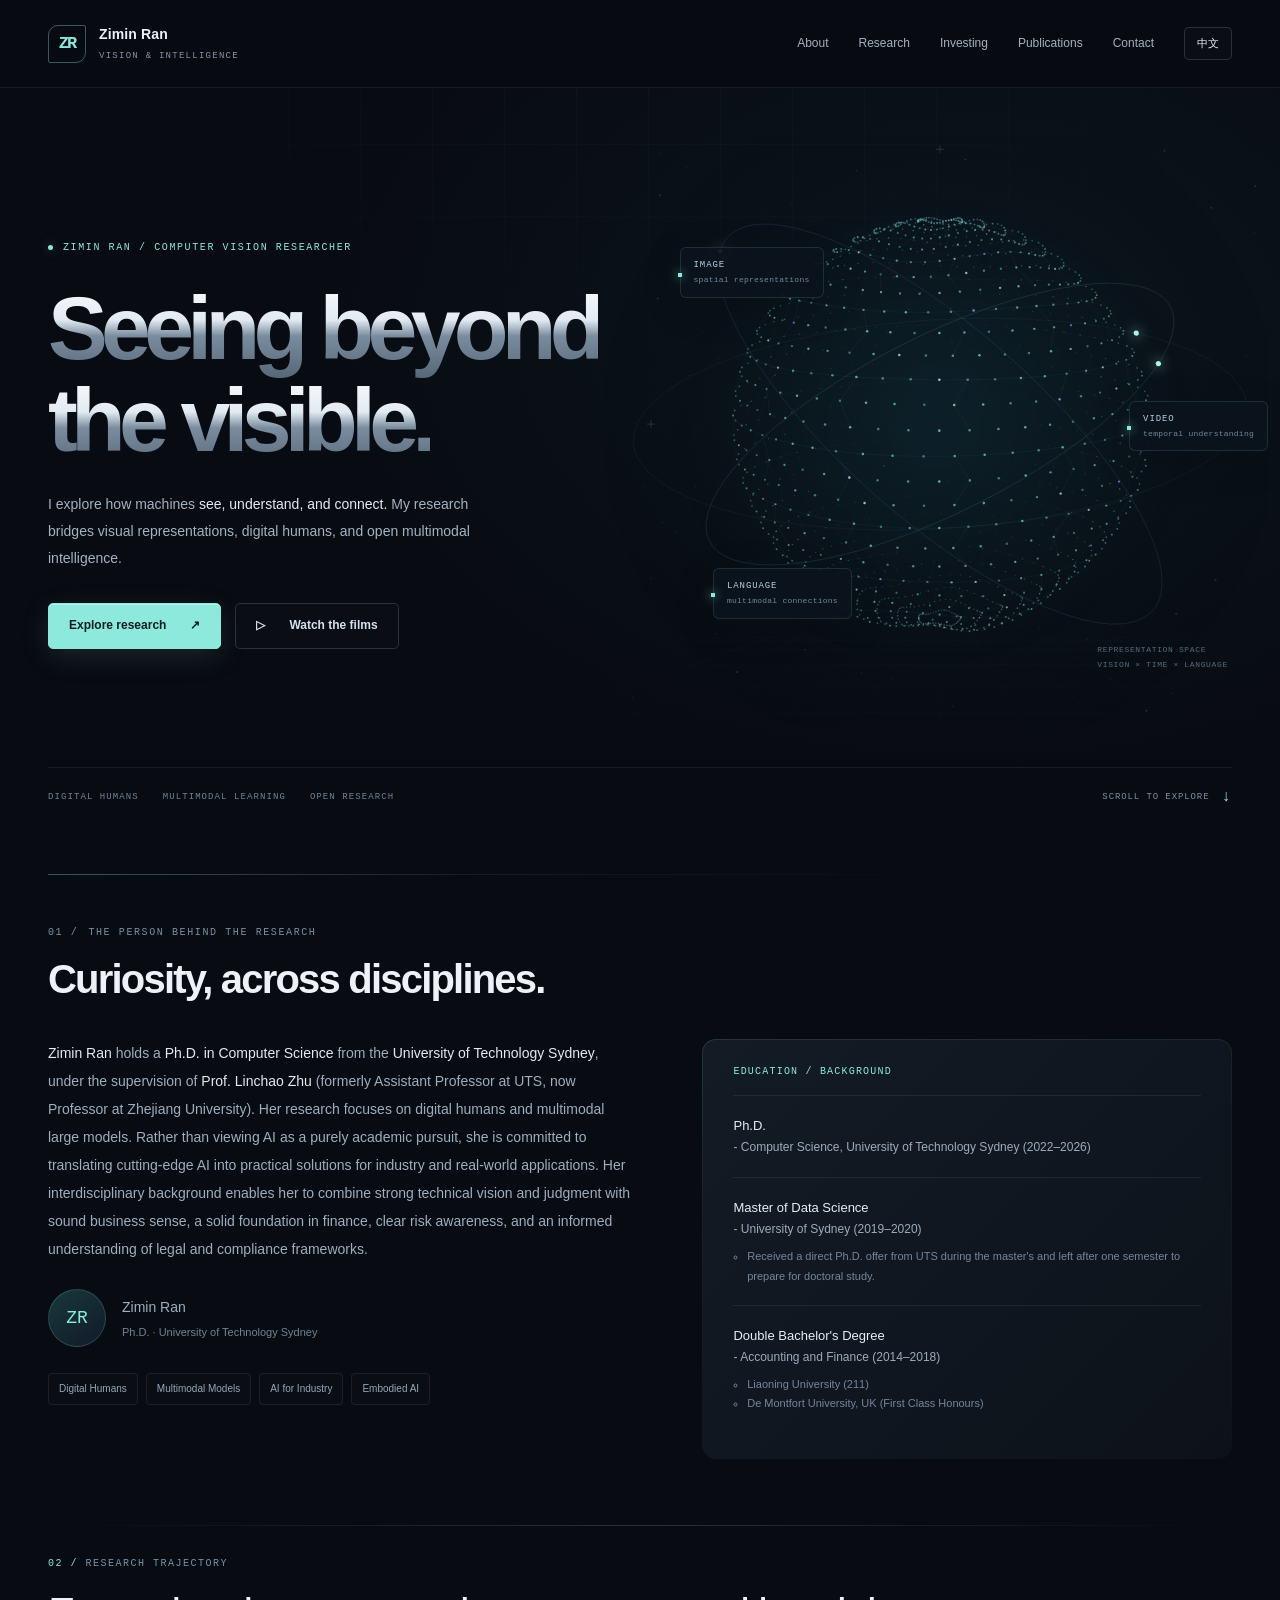
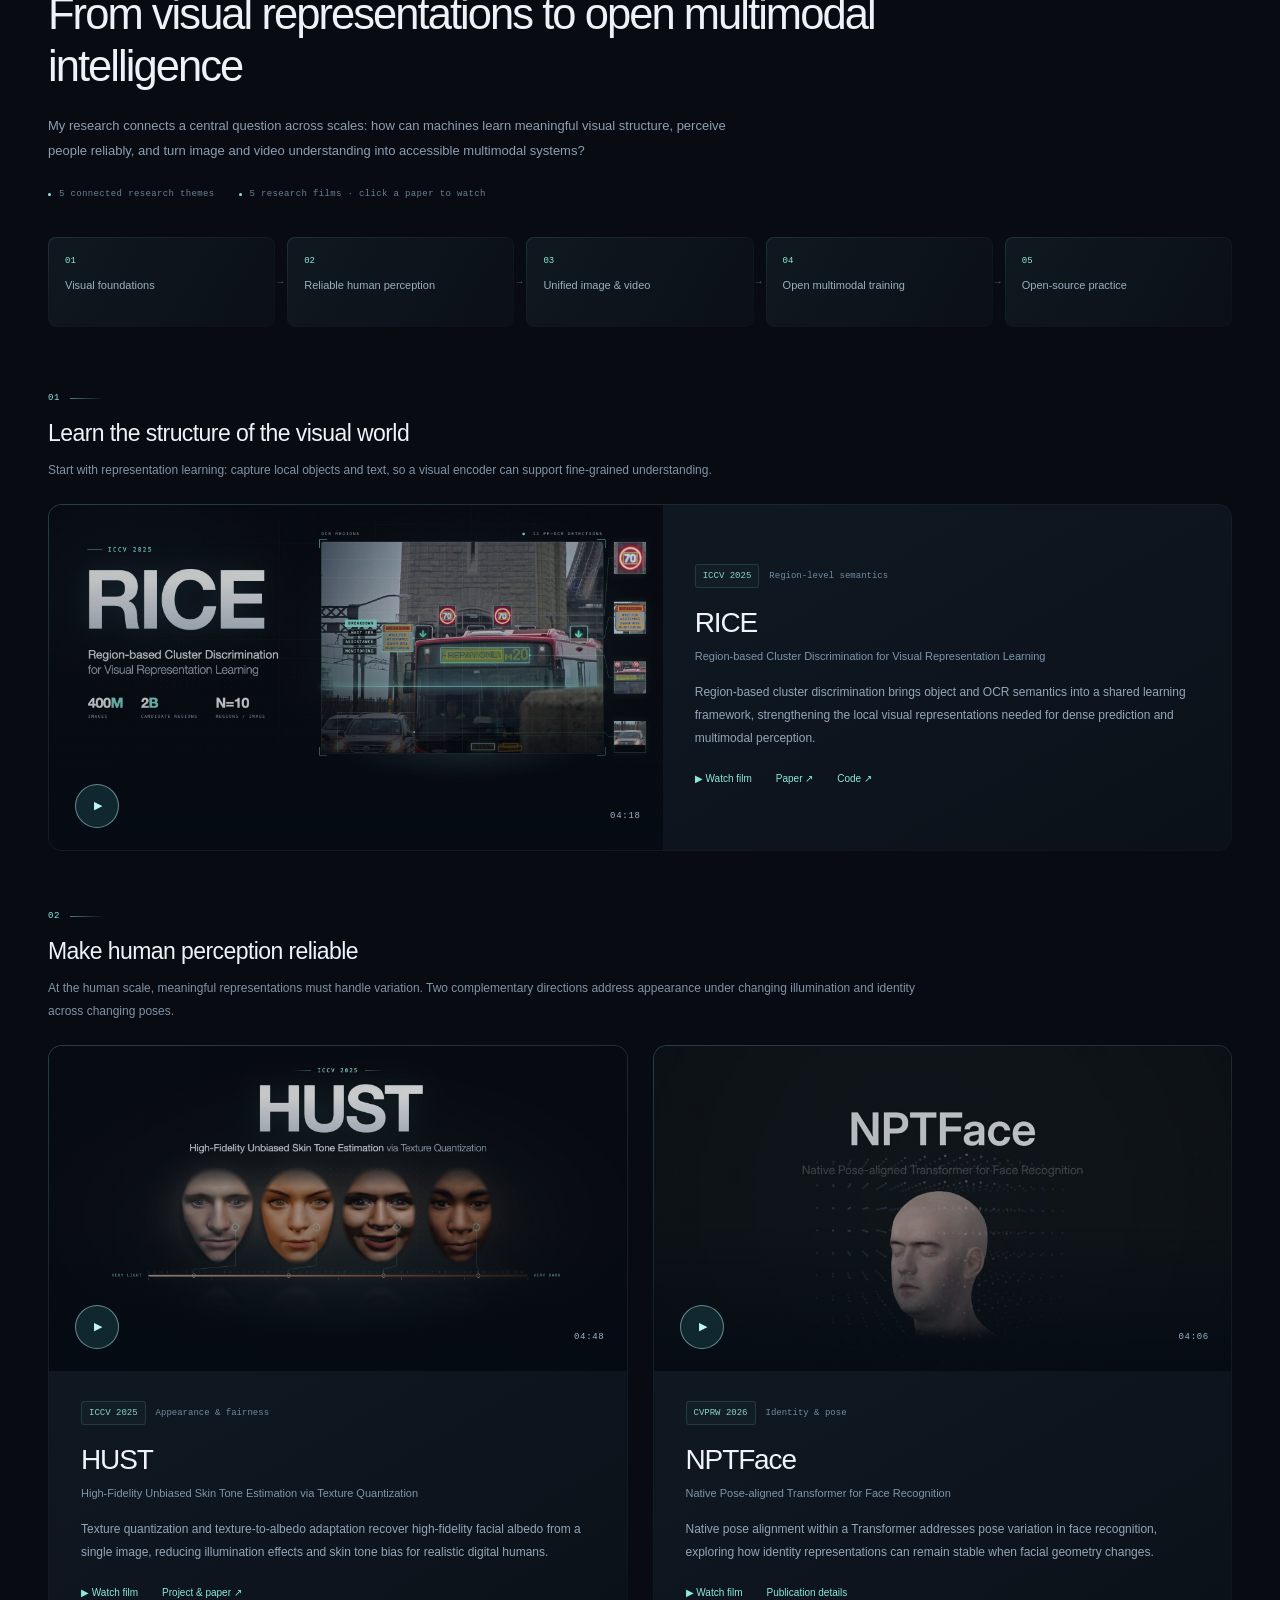
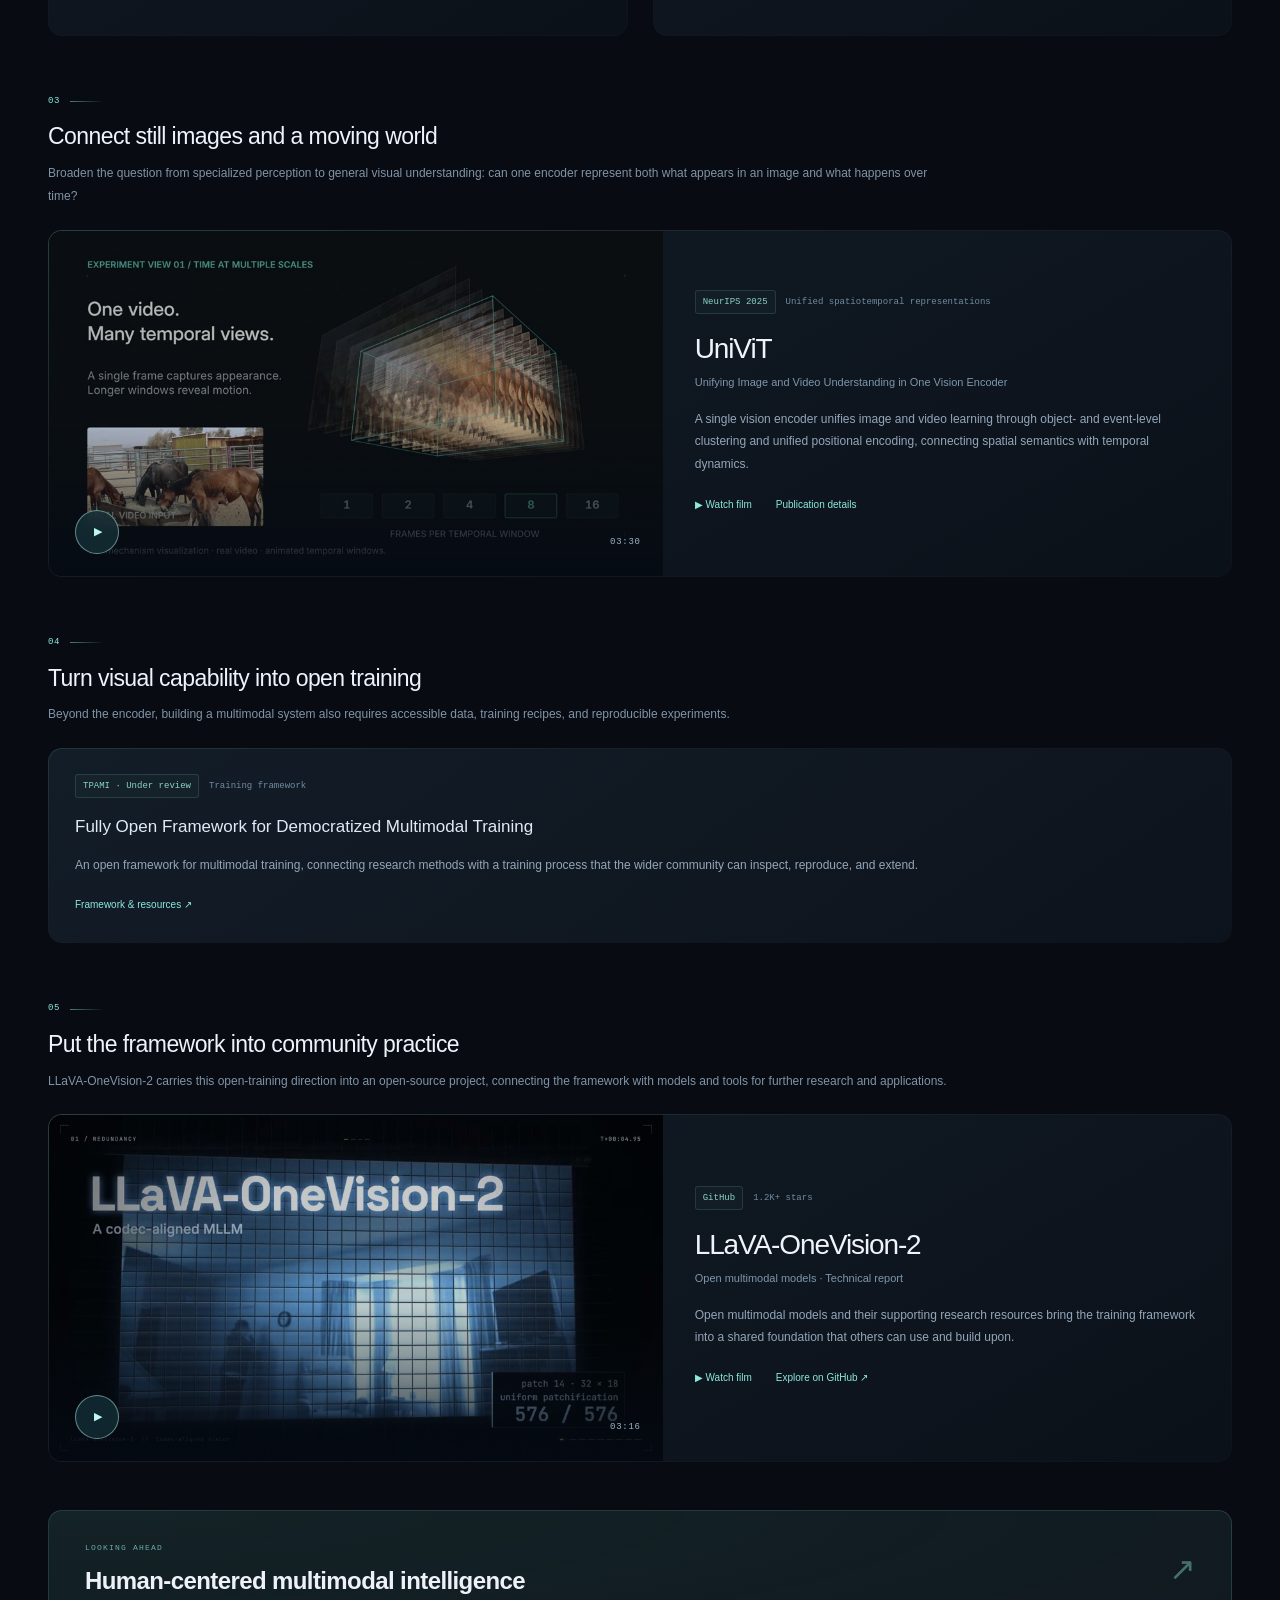
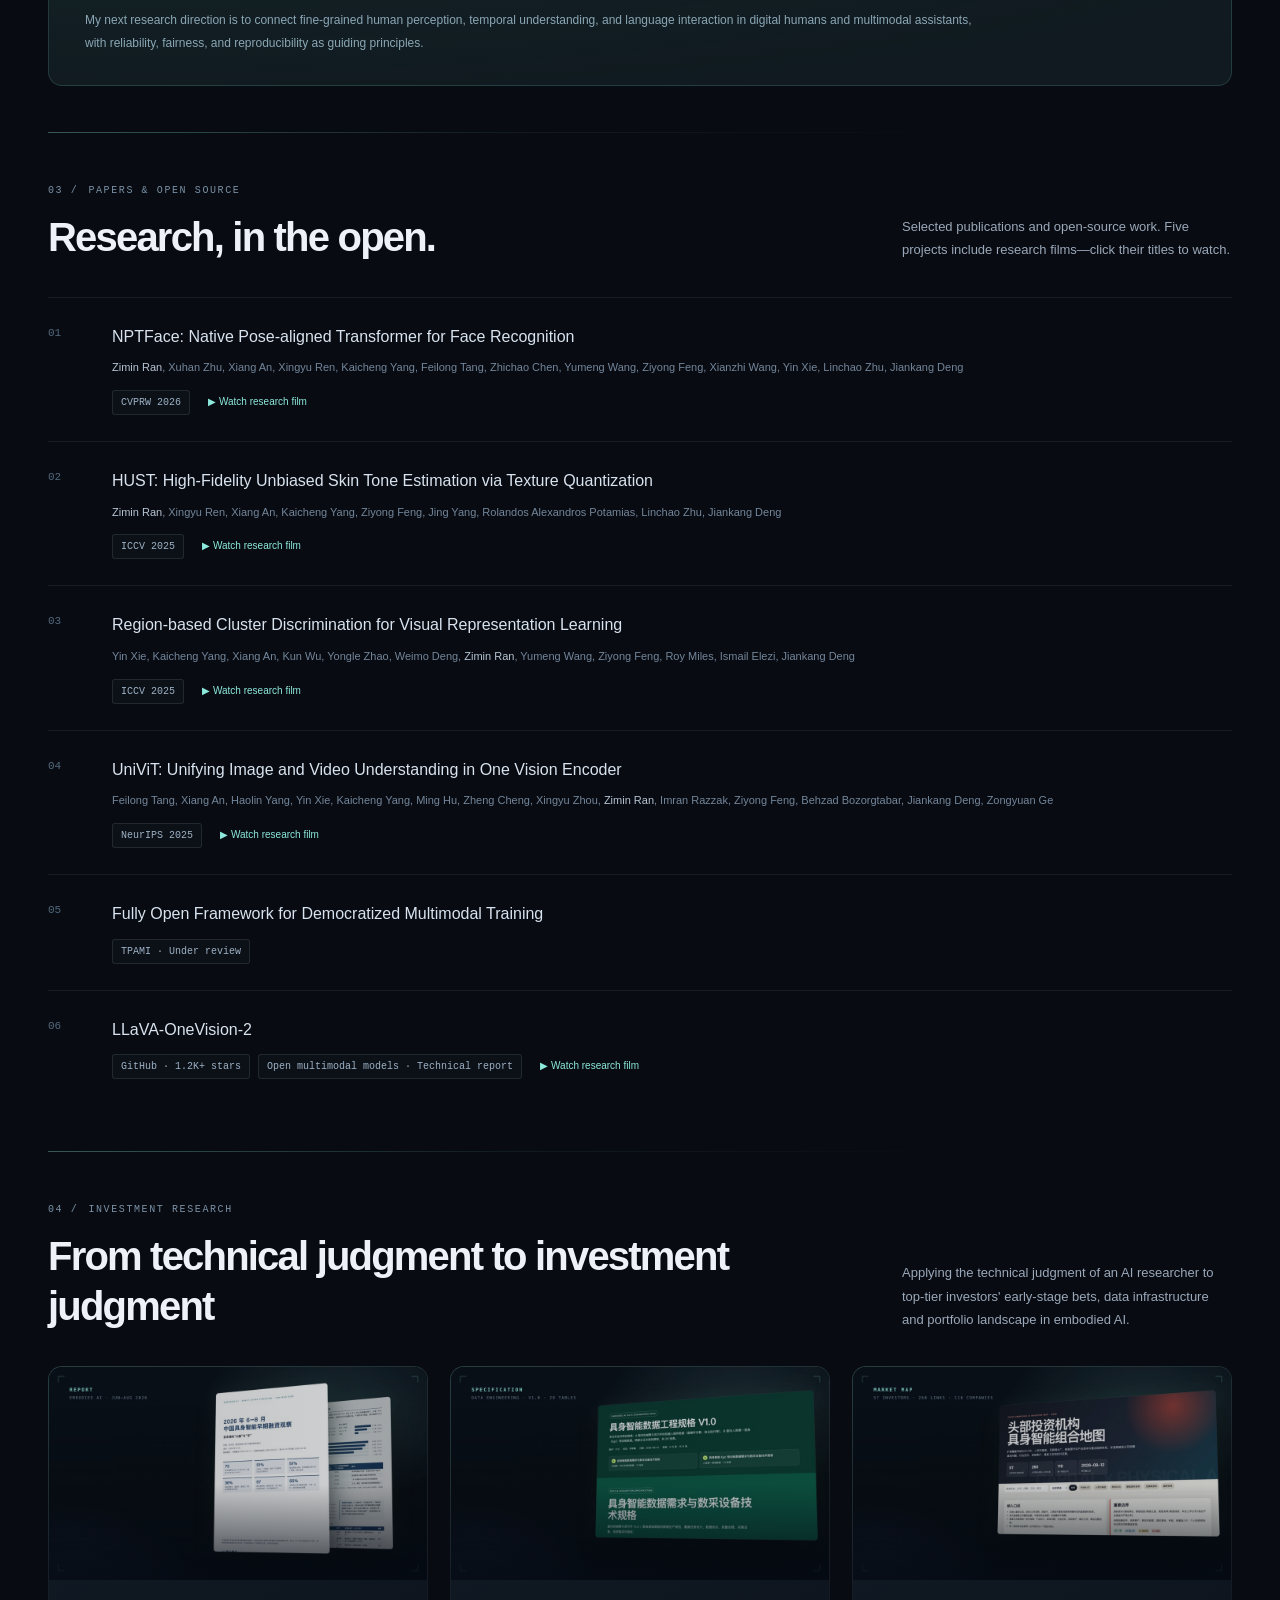
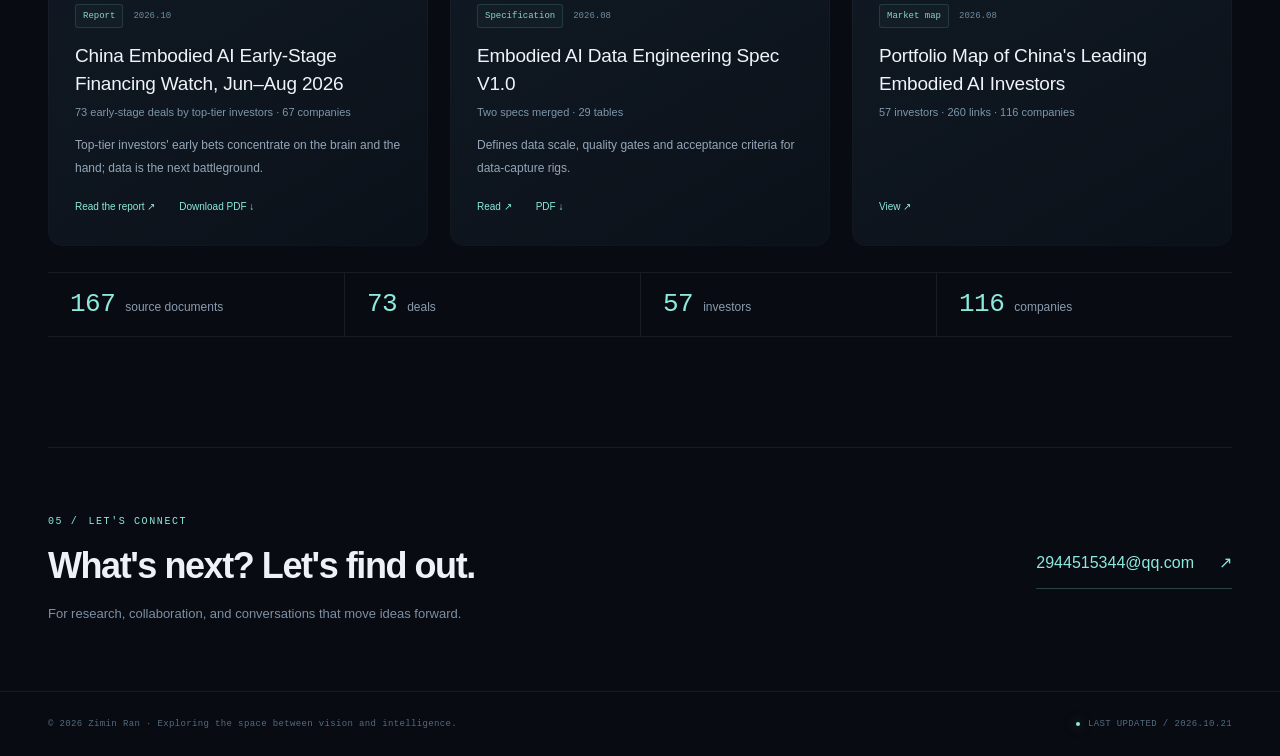
==== index.html @ d31b8ebb "Report: restate findings as top-tier investor sample, not market-wide" ====
<!DOCTYPE html>
<html lang="en">
<head>
  <meta charset="utf-8">
  <meta name="viewport" content="width=device-width, initial-scale=1">
  <meta name="theme-color" content="#080b11">
  <title>Zimin Ran — Vision, Humans &amp; Multimodal Intelligence</title>
  <meta name="description" content="Zimin Ran — exploring visual representations, digital humans, and open multimodal intelligence. Research, papers, and films.">
  <link rel="icon" href="assets/img/mark.svg" type="image/svg+xml">
  <link rel="stylesheet" href="assets/site.css">
  <link rel="stylesheet" href="assets/research.css">
  <script src="assets/js/research.js" defer></script>
  <script src="assets/js/experience.js" defer></script>
</head>
<body class="lang-en">
  <a href="#main" class="skip-link">Skip to content / 跳转到内容</a>
  <header class="site-header">
    <div class="header-inner container">
      <a class="brand" href="#top" aria-label="Zimin Ran — home">
        <span class="brand-mark" aria-hidden="true">ZR</span>
        <span class="brand-name">Zimin Ran<small>VISION &amp; INTELLIGENCE</small></span>
      </a>
      <nav class="site-nav" aria-label="Main navigation / 主导航">
        <a href="#about"><span class="lang-en">About</span><span class="lang-zh">关于</span></a>
        <a href="#research"><span class="lang-en">Research</span><span class="lang-zh">研究</span></a>
        <a href="#investing"><span class="lang-en">Investing</span><span class="lang-zh">投研</span></a>
        <a href="#publications"><span class="lang-en">Publications</span><span class="lang-zh">论文</span></a>
        <a href="#contact"><span class="lang-en">Contact</span><span class="lang-zh">联系</span></a>
        <button class="lang-switch" id="langSwitch" onclick="toggleLang()"><span class="lang-en">中文</span><span class="lang-zh">EN</span></button>
      </nav>
    </div>
    <div class="scroll-progress" aria-hidden="true"></div>
  </header>

  <main id="main" class="container">
    <section class="hero" id="top" aria-labelledby="hero-title">
      <div class="hero-copy">
        <div class="eyebrow"><span class="status-dot" aria-hidden="true"></span><span class="lang-en">ZIMIN RAN / COMPUTER VISION RESEARCHER</span><span class="lang-zh">冉子民 / 计算机视觉研究者</span></div>
        <h1 class="hero-title" id="hero-title"><span class="lang-en">Seeing beyond<br><span class="quiet">the visible.</span></span><span class="lang-zh">感知真实。<br><span class="quiet">理解世界。</span></span></h1>
        <p class="hero-description"><span class="lang-en">I explore how machines <strong>see, understand, and connect.</strong> My research bridges visual representations, digital humans, and open multimodal intelligence.</span><span class="lang-zh">探索机器如何<strong>感知、理解与连接</strong>。我的研究连接视觉表征、数字人与开放多模态智能，让前沿技术走向真实世界。</span></p>
        <div class="hero-actions">
          <a class="button button-primary" href="#research"><span class="lang-en">Explore research</span><span class="lang-zh">探索我的研究</span><span aria-hidden="true">↗</span></a>
          <a class="button button-secondary" href="assets/research/rice.mp4" data-video="rice"><span aria-hidden="true">▷</span><span class="lang-en">Watch the films</span><span class="lang-zh">观看论文视频</span></a>
        </div>
      </div>
      <div class="hero-art" aria-hidden="true">
        <canvas id="visionCanvas"></canvas>
        <div class="orb-label orb-label-image">IMAGE<span>spatial representations</span></div>
        <div class="orb-label orb-label-video">VIDEO<span>temporal understanding</span></div>
        <div class="orb-label orb-label-language">LANGUAGE<span>multimodal connections</span></div>
        <div class="orb-coordinate">REPRESENTATION SPACE<br>VISION × TIME × LANGUAGE</div>
      </div>
      <div class="hero-bottom">
        <div class="hero-tags"><span>DIGITAL HUMANS</span><span>MULTIMODAL LEARNING</span><span>OPEN RESEARCH</span></div>
        <a class="hero-scroll" href="#about"><span>SCROLL TO EXPLORE</span><span aria-hidden="true">↓</span></a>
      </div>
    </section>

    <section id="about" aria-labelledby="about-title">
      <div class="section-heading">
        <div><div class="eyebrow">01 / <span class="lang-en">THE PERSON BEHIND THE RESEARCH</span><span class="lang-zh">研究背后的我</span></div><h2 id="about-title"><span class="lang-en">Curiosity, across disciplines.</span><span class="lang-zh">跨越学科，保持好奇。</span></h2></div>
      </div>
      <div class="about-grid">
        <div class="about-bio">
<p class="lang-en"><b>Zimin Ran</b> holds a <b>Ph.D. in Computer Science</b> from the <b>University of Technology Sydney</b>, under the supervision of <b>Prof. Linchao Zhu</b> (formerly Assistant Professor at UTS, now Professor at Zhejiang University). Her research focuses on digital humans and multimodal large models. Rather than viewing AI as a purely academic pursuit, she is committed to translating cutting-edge AI into practical solutions for industry and real-world applications. Her interdisciplinary background enables her to combine strong technical vision and judgment with sound business sense, a solid foundation in finance, clear risk awareness, and an informed understanding of legal and compliance frameworks.</p>
<p class="lang-zh"><b>冉子民</b>，<b>悉尼科技大学</b>计算机科学<b>博士</b>，师从<b>朱霖潮教授</b>（原 UTS 助理教授，现浙江大学教授）。研究方向为数字人与多模态大模型。她不将 AI 视为纯粹的学术研究，而是致力于将前沿 AI 技术转化为产业和现实场景中的实际解决方案。她的跨学科背景使她兼具技术视野与判断力、扎实的金融基础、良好的商业敏感度、清晰的风险意识，以及对法律合规框架的深入理解。</p>
          <div class="about-signature"><div class="about-monogram" aria-hidden="true">ZR</div><div><strong><span class="lang-en">Zimin Ran</span><span class="lang-zh">冉子民</span></strong><small>Ph.D. · University of Technology Sydney</small></div></div>
          <div class="interest-tags"><span>Digital Humans</span><span>Multimodal Models</span><span>AI for Industry</span><span class="lang-en">Embodied AI</span><span class="lang-zh">具身智能</span></div>
        </div>
        <div class="education-panel">
          <h3><span class="lang-en">EDUCATION / BACKGROUND</span><span class="lang-zh">教育经历 / 学术背景</span></h3>
<ul>
  <li><b><span class="lang-en">Ph.D.</span><span class="lang-zh">博士</span></b> - <span class="lang-en">Computer Science, University of Technology Sydney (2022–2026)</span><span class="lang-zh">计算机科学，悉尼科技大学（2022–2026）</span></li>
  <li><b><span class="lang-en">Master of Data Science</span><span class="lang-zh">数据科学硕士（Master of Data Science）</span></b> - <span class="lang-en">University of Sydney (2019–2020)</span><span class="lang-zh">悉尼大学（2019–2020）</span>
    <ul>
      <li><span class="lang-en">Received a direct Ph.D. offer from UTS during the master's and left after one semester to prepare for doctoral study.</span><span class="lang-zh">硕士在读期间获得悉尼科技大学直博 offer，修读半年后离校，准备博士入学。</span></li>
    </ul>
  </li>
  <li><b><span class="lang-en">Double Bachelor's Degree</span><span class="lang-zh">双学士学位</span></b> - <span class="lang-en">Accounting and Finance (2014–2018)</span><span class="lang-zh">会计与金融（2014–2018）</span>
    <ul>
      <li><span class="lang-en">Liaoning University (211)</span><span class="lang-zh">辽宁大学（211）</span></li>
      <li><span class="lang-en">De Montfort University, UK (First Class Honours)</span><span class="lang-zh">英国德蒙福特大学（一等学位）</span></li>
    </ul>
  </li>
</ul>
        </div>
      </div>
    </section>

<section class="research-route" id="research" aria-labelledby="research-title">
  <div class="research-hero">
    <div class="research-eyebrow"><span class="lang-en">Research trajectory</span><span class="lang-zh">研究主线</span></div>
    <h2 id="research-title"><span class="lang-en">From visual representations to open multimodal intelligence</span><span class="lang-zh">从视觉表征<br>到开放多模态智能</span></h2>
    <p class="lang-en">My research connects a central question across scales: how can machines learn meaningful visual structure, perceive people reliably, and turn image and video understanding into accessible multimodal systems?</p>
    <p class="lang-zh">我的研究围绕一个逐层展开的问题：如何让机器学到有意义的视觉结构，可靠地感知人，并将图像与视频理解转化为开放、可复现的多模态系统？</p>
    <div class="research-hero-meta">
      <span><span class="lang-en">5 connected research themes</span><span class="lang-zh">五个递进的研究层次</span></span>
      <span><span class="lang-en">5 research films · click a paper to watch</span><span class="lang-zh">五部研究视频 · 点击对应工作即可观看</span></span>
    </div>
  </div>

  <nav class="research-map" aria-label="Research trajectory / 研究路线">
    <a href="#research-representations"><span class="research-map-number">01</span><span class="lang-en">Visual foundations</span><span class="lang-zh">视觉表征基础</span></a>
    <a href="#research-people"><span class="research-map-number">02</span><span class="lang-en">Reliable human perception</span><span class="lang-zh">可靠的人体感知</span></a>
    <a href="#research-unified"><span class="research-map-number">03</span><span class="lang-en">Unified image &amp; video</span><span class="lang-zh">图像与视频统一理解</span></a>
    <a href="#research-training"><span class="research-map-number">04</span><span class="lang-en">Open multimodal training</span><span class="lang-zh">开放多模态训练</span></a>
    <a href="#research-open-models"><span class="research-map-number">05</span><span class="lang-en">Open-source practice</span><span class="lang-zh">开源模型实践</span></a>
  </nav>

  <section class="research-stage" id="research-representations" aria-labelledby="research-representations-title">
    <span class="research-stage-number" aria-hidden="true">01</span>
    <h3 id="research-representations-title"><span class="lang-en">Learn the structure of the visual world</span><span class="lang-zh">学到视觉世界的内在结构</span></h3>
    <p class="research-stage-intro"><span class="lang-en">Start with representation learning: capture local objects and text, so a visual encoder can support fine-grained understanding.</span><span class="lang-zh">研究从表征学习这一基础问题出发：让视觉编码器捕捉局部物体与文字语义，为细粒度理解提供基础。</span></p>
    <article class="research-film research-film-wide" data-film="rice">
      <a class="research-cover" href="assets/research/rice.mp4" data-video="rice" aria-label="Watch RICE research film / 观看 RICE 论文视频">
        <img src="assets/research/rice.jpg?v=2" width="960" height="540" loading="lazy" alt="RICE region-level visual representation demonstration">
        <span class="research-play" aria-hidden="true">&#9654;</span><span class="research-duration">04:18</span>
      </a>
      <div class="research-film-body">
        <div class="research-paper-meta"><span class="research-venue">ICCV 2025</span><span class="lang-en">Region-level semantics</span><span class="lang-zh">区域级语义</span></div>
        <h4><a href="assets/research/rice.mp4" data-video="rice">RICE</a></h4>
        <p class="research-paper-name">Region-based Cluster Discrimination for Visual Representation Learning</p>
        <p class="research-film-summary"><span class="lang-en">Region-based cluster discrimination brings object and OCR semantics into a shared learning framework, strengthening the local visual representations needed for dense prediction and multimodal perception.</span><span class="lang-zh">通过区域级聚类判别，在统一框架中学习物体与 OCR 语义，增强密集预测与多模态感知所需的局部视觉表征。</span></p>
        <div class="research-links"><a href="assets/research/rice.mp4" data-video="rice"><span class="lang-en">&#9654; Watch film</span><span class="lang-zh">&#9654; 观看视频</span></a><a href="https://arxiv.org/abs/2507.20025" target="_blank" rel="noopener noreferrer"><span class="lang-en">Paper ↗</span><span class="lang-zh">论文 ↗</span></a><a href="https://github.com/deepglint/MVT" target="_blank" rel="noopener noreferrer"><span class="lang-en">Code ↗</span><span class="lang-zh">代码 ↗</span></a></div>
      </div>
    </article>
  </section>

  <section class="research-stage" id="research-people" aria-labelledby="research-people-title">
    <span class="research-stage-number" aria-hidden="true">02</span>
    <h3 id="research-people-title"><span class="lang-en">Make human perception reliable</span><span class="lang-zh">让对人的感知更可靠</span></h3>
    <p class="research-stage-intro"><span class="lang-en">At the human scale, meaningful representations must handle variation. Two complementary directions address appearance under changing illumination and identity across changing poses.</span><span class="lang-zh">将表征问题聚焦到人：面对真实场景中的变化，如何保持感知的可靠性？两条互补方向分别关注光照变化下的外观与姿态变化下的身份。</span></p>
    <div class="research-films">
      <article class="research-film" data-film="hust">
        <a class="research-cover" href="assets/research/hust.mp4" data-video="hust" aria-label="Watch HUST research film / 观看 HUST 论文视频">
          <img src="assets/research/hust.jpg?v=2" width="960" height="540" loading="lazy" alt="HUST facial texture and skin tone estimation demonstration">
          <span class="research-play" aria-hidden="true">&#9654;</span><span class="research-duration">04:48</span>
        </a>
        <div class="research-film-body">
          <div class="research-paper-meta"><span class="research-venue">ICCV 2025</span><span class="lang-en">Appearance &amp; fairness</span><span class="lang-zh">外观与公平性</span></div>
          <h4><a href="assets/research/hust.mp4" data-video="hust">HUST</a></h4>
          <p class="research-paper-name">High-Fidelity Unbiased Skin Tone Estimation via Texture Quantization</p>
          <p class="research-film-summary"><span class="lang-en">Texture quantization and texture-to-albedo adaptation recover high-fidelity facial albedo from a single image, reducing illumination effects and skin tone bias for realistic digital humans.</span><span class="lang-zh">通过纹理量化与纹理到反照率的域适配，从单张图像恢复高保真人脸反照率，减少光照干扰与肤色偏差，为真实数字人提供外观基础。</span></p>
          <div class="research-links"><a href="assets/research/hust.mp4" data-video="hust"><span class="lang-en">&#9654; Watch film</span><span class="lang-zh">&#9654; 观看视频</span></a><a href="https://ziminran.github.io/hust-iccv/" target="_blank" rel="noopener noreferrer"><span class="lang-en">Project &amp; paper ↗</span><span class="lang-zh">项目与论文 ↗</span></a></div>
        </div>
      </article>
      <article class="research-film" data-film="nptface">
        <a class="research-cover" href="assets/research/nptface.mp4?v=continuous-1" data-video="nptface" aria-label="Watch NPTFace research film / 观看 NPTFace 论文视频">
          <img src="assets/research/nptface.jpg" width="960" height="540" loading="lazy" alt="NPTFace pose-aligned face recognition demonstration">
          <span class="research-play" aria-hidden="true">&#9654;</span><span class="research-duration">04:06</span>
        </a>
        <div class="research-film-body">
          <div class="research-paper-meta"><span class="research-venue">CVPRW 2026</span><span class="lang-en">Identity &amp; pose</span><span class="lang-zh">身份与姿态</span></div>
          <h4><a href="assets/research/nptface.mp4?v=continuous-1" data-video="nptface">NPTFace</a></h4>
          <p class="research-paper-name">Native Pose-aligned Transformer for Face Recognition</p>
          <p class="research-film-summary"><span class="lang-en">Native pose alignment within a Transformer addresses pose variation in face recognition, exploring how identity representations can remain stable when facial geometry changes.</span><span class="lang-zh">在 Transformer 中引入原生姿态对齐，缓解人脸识别中的姿态变化问题，探索如何在面部几何变化时仍保持稳定的身份表征。</span></p>
          <div class="research-links"><a href="assets/research/nptface.mp4?v=continuous-1" data-video="nptface"><span class="lang-en">&#9654; Watch film</span><span class="lang-zh">&#9654; 观看视频</span></a><a href="#pub-nptface"><span class="lang-en">Publication details</span><span class="lang-zh">论文信息</span></a></div>
        </div>
      </article>
    </div>
  </section>

  <section class="research-stage" id="research-unified" aria-labelledby="research-unified-title">
    <span class="research-stage-number" aria-hidden="true">03</span>
    <h3 id="research-unified-title"><span class="lang-en">Connect still images and a moving world</span><span class="lang-zh">从静态图像走向动态世界</span></h3>
    <p class="research-stage-intro"><span class="lang-en">Broaden the question from specialized perception to general visual understanding: can one encoder represent both what appears in an image and what happens over time?</span><span class="lang-zh">从具体感知任务进一步走向通用视觉理解：能否用同一个编码器，既理解图像中的内容，也理解视频中随时间发生的事件？</span></p>
    <article class="research-film research-film-wide" data-film="univit">
      <a class="research-cover" href="assets/research/univit.mp4?v=research-cut-1" data-video="univit" aria-label="Watch UniViT research film / 观看 UniViT 论文视频">
        <img src="assets/research/univit.jpg" width="960" height="540" loading="lazy" alt="UniViT unified image and video encoder demonstration">
        <span class="research-play" aria-hidden="true">&#9654;</span><span class="research-duration">03:30</span>
      </a>
      <div class="research-film-body">
        <div class="research-paper-meta"><span class="research-venue">NeurIPS 2025</span><span class="lang-en">Unified spatiotemporal representations</span><span class="lang-zh">统一时空表征</span></div>
        <h4><a href="assets/research/univit.mp4?v=research-cut-1" data-video="univit">UniViT</a></h4>
        <p class="research-paper-name">Unifying Image and Video Understanding in One Vision Encoder</p>
        <p class="research-film-summary"><span class="lang-en">A single vision encoder unifies image and video learning through object- and event-level clustering and unified positional encoding, connecting spatial semantics with temporal dynamics.</span><span class="lang-zh">通过物体级与事件级聚类及统一位置编码，在单一视觉编码器中联合学习图像与视频，连接空间语义与时间动态。</span></p>
        <div class="research-links"><a href="assets/research/univit.mp4?v=research-cut-1" data-video="univit"><span class="lang-en">&#9654; Watch film</span><span class="lang-zh">&#9654; 观看视频</span></a><a href="#pub-univit"><span class="lang-en">Publication details</span><span class="lang-zh">论文信息</span></a></div>
      </div>
    </article>
  </section>

  <section class="research-stage" id="research-training" aria-labelledby="research-training-title">
    <span class="research-stage-number" aria-hidden="true">04</span>
    <h3 id="research-training-title"><span class="lang-en">Turn visual capability into open training</span><span class="lang-zh">从视觉能力走向开放训练体系</span></h3>
    <p class="research-stage-intro"><span class="lang-en">Beyond the encoder, building a multimodal system also requires accessible data, training recipes, and reproducible experiments.</span><span class="lang-zh">有了视觉理解能力，还需要开放的数据、训练方法与可复现的实验流程，才能构建可持续迭代的多模态系统。</span></p>
    <article class="research-open-work">
      <div class="research-paper-meta"><span class="research-venue"><span class="lang-en">TPAMI · Under review</span><span class="lang-zh">TPAMI · 在审</span></span><span class="lang-en">Training framework</span><span class="lang-zh">训练框架</span></div>
      <h4>Fully Open Framework for Democratized Multimodal Training</h4>
      <p><span class="lang-en">An open framework for multimodal training, connecting research methods with a training process that the wider community can inspect, reproduce, and extend.</span><span class="lang-zh">围绕多模态训练的开放框架，将研究方法与社区可检查、可复现、可扩展的训练流程连接起来，降低开展多模态研究的门槛。</span></p>
      <div class="research-links"><a href="https://github.com/EvolvingLMMs-Lab/LLaVA-OneVision-2" target="_blank" rel="noopener noreferrer"><span class="lang-en">Framework &amp; resources ↗</span><span class="lang-zh">框架与研究资源 ↗</span></a></div>
    </article>
  </section>

  <section class="research-stage" id="research-open-models" aria-labelledby="research-open-models-title">
    <span class="research-stage-number" aria-hidden="true">05</span>
    <h3 id="research-open-models-title"><span class="lang-en">Put the framework into community practice</span><span class="lang-zh">让开放框架成为社区可用的模型</span></h3>
    <p class="research-stage-intro"><span class="lang-en">LLaVA-OneVision-2 carries this open-training direction into an open-source project, connecting the framework with models and tools for further research and applications.</span><span class="lang-zh">LLaVA-OneVision-2 将上述开放训练方向落实为开源项目，把框架、模型与工具连接起来，支持后续研究与应用探索。</span></p>
    <article class="research-film research-film-wide" data-film="llava">
      <a class="research-cover" href="assets/research/llava.mp4" data-video="llava" aria-label="Watch LLaVA-OneVision-2 research film / 观看 LLaVA-OneVision-2 展示视频">
        <img src="assets/research/llava.jpg" width="960" height="540" loading="lazy" alt="LLaVA-OneVision-2 multimodal model demonstration">
        <span class="research-play" aria-hidden="true">&#9654;</span><span class="research-duration">03:16</span>
      </a>
      <div class="research-film-body">
        <div class="research-paper-meta"><span class="research-venue">GitHub</span><span>1.2K+ stars</span></div>
        <h4><a href="assets/research/llava.mp4" data-video="llava">LLaVA-OneVision-2</a></h4>
        <p class="research-paper-name"><span class="lang-en">Open multimodal models · Technical report</span><span class="lang-zh">开源多模态大模型 · 技术报告</span></p>
        <p class="research-film-summary"><span class="lang-en">Open multimodal models and their supporting research resources bring the training framework into a shared foundation that others can use and build upon.</span><span class="lang-zh">以开源多模态模型及配套研究资源承接训练框架，让研究成果成为他人可以使用、验证与继续构建的共同基础。</span></p>
        <div class="research-links"><a href="assets/research/llava.mp4" data-video="llava"><span class="lang-en">&#9654; Watch film</span><span class="lang-zh">&#9654; 观看视频</span></a><a href="https://github.com/EvolvingLMMs-Lab/LLaVA-OneVision-2" target="_blank" rel="noopener noreferrer"><span class="lang-en">Explore on GitHub ↗</span><span class="lang-zh">访问 GitHub 项目 ↗</span></a></div>
      </div>
    </article>
  </section>

  <div class="research-next">
    <div class="research-eyebrow"><span class="lang-en">Looking ahead</span><span class="lang-zh">未来研究方向</span></div>
    <h3><span class="lang-en">Human-centered multimodal intelligence</span><span class="lang-zh">面向人的多模态智能</span></h3>
    <p><span class="lang-en">My next research direction is to connect fine-grained human perception, temporal understanding, and language interaction in digital humans and multimodal assistants, with reliability, fairness, and reproducibility as guiding principles.</span><span class="lang-zh">下一步，我希望在数字人与多模态助手中进一步连接细粒度人体感知、时序理解与语言交互，并将可靠性、公平性与可复现性贯穿其中。</span></p>
  </div>
</section>

    <section id="publications" aria-labelledby="publications-title">
      <div class="section-heading">
        <div><div class="eyebrow">03 / <span class="lang-en">PAPERS &amp; OPEN SOURCE</span><span class="lang-zh">论文与开源</span></div><h2 id="publications-title"><span class="lang-en">Research, in the open.</span><span class="lang-zh">让研究，开放生长。</span></h2></div>
        <p><span class="lang-en">Selected publications and open-source work. Five projects include research films—click their titles to watch.</span><span class="lang-zh">论文与开源项目。点击五项已配视频的研究工作标题，即可观看对应展示。</span></p>
      </div>
<div class="publications">
  <ol class="bibliography">
    <li id="pub-nptface">
      <div class="pub-entry">
        <div class="title">
          <a href="assets/research/nptface.mp4?v=continuous-1" data-video="nptface">NPTFace: Native Pose-aligned Transformer for Face Recognition</a>
        </div>
        <div class="author">
          <span><b>Zimin Ran</b>, Xuhan Zhu, Xiang An, Xingyu Ren, Kaicheng Yang, Feilong Tang, Zhichao Chen, Yumeng Wang, Ziyong Feng, Xianzhi Wang, Yin Xie, Linchao Zhu, Jiankang Deng</span>
        </div>
        <div class="periodical">
          <span class="genre-tag">CVPRW 2026</span>
        </div>
        <a class="pub-video" href="assets/research/nptface.mp4?v=continuous-1" data-video="nptface"><span class="lang-en">&#9654; Watch research film</span><span class="lang-zh">&#9654; 观看论文视频</span></a>
      </div>
    </li>
    <li>
      <div class="pub-entry">
        <div class="title">
          <a href="assets/research/hust.mp4" data-video="hust">HUST: High-Fidelity Unbiased Skin Tone Estimation via Texture Quantization</a>
        </div>
        <div class="author">
          <span><b>Zimin Ran</b>, Xingyu Ren, Xiang An, Kaicheng Yang, Ziyong Feng, Jing Yang, Rolandos Alexandros Potamias, Linchao Zhu, Jiankang Deng</span>
        </div>
        <div class="periodical">
          <span class="genre-tag">ICCV 2025</span>
        </div>
        <a class="pub-video" href="assets/research/hust.mp4" data-video="hust"><span class="lang-en">&#9654; Watch research film</span><span class="lang-zh">&#9654; 观看论文视频</span></a>
      </div>
    </li>
    <li>
      <div class="pub-entry">
        <div class="title">
          <a href="assets/research/rice.mp4" data-video="rice">Region-based Cluster Discrimination for Visual Representation Learning</a>
        </div>
        <div class="author">
          <span>Yin Xie, Kaicheng Yang, Xiang An, Kun Wu, Yongle Zhao, Weimo Deng, <b>Zimin Ran</b>, Yumeng Wang, Ziyong Feng, Roy Miles, Ismail Elezi, Jiankang Deng</span>
        </div>
        <div class="periodical">
          <span class="genre-tag">ICCV 2025</span>
        </div>
        <a class="pub-video" href="assets/research/rice.mp4" data-video="rice"><span class="lang-en">&#9654; Watch research film</span><span class="lang-zh">&#9654; 观看论文视频</span></a>
      </div>
    </li>
    <li id="pub-univit">
      <div class="pub-entry">
        <div class="title">
          <a href="assets/research/univit.mp4?v=research-cut-1" data-video="univit">UniViT: Unifying Image and Video Understanding in One Vision Encoder</a>
        </div>
        <div class="author">
          <span>Feilong Tang, Xiang An, Haolin Yang, Yin Xie, Kaicheng Yang, Ming Hu, Zheng Cheng, Xingyu Zhou, <b>Zimin Ran</b>, Imran Razzak, Ziyong Feng, Behzad Bozorgtabar, Jiankang Deng, Zongyuan Ge</span>
        </div>
        <div class="periodical">
          <span class="genre-tag">NeurIPS 2025</span>
        </div>
        <a class="pub-video" href="assets/research/univit.mp4?v=research-cut-1" data-video="univit"><span class="lang-en">&#9654; Watch research film</span><span class="lang-zh">&#9654; 观看论文视频</span></a>
      </div>
    </li>
    <li>
      <div class="pub-entry">
        <div class="title"><a href="https://github.com/EvolvingLMMs-Lab/LLaVA-OneVision-2" target="_blank" rel="noopener noreferrer">Fully Open Framework for Democratized Multimodal Training</a></div>
        <div class="periodical"><span class="genre-tag"><span class="lang-en">TPAMI · Under review</span><span class="lang-zh">TPAMI · 在审</span></span></div>
      </div>
    </li>
    <li>
      <div class="pub-entry">
        <div class="title"><a href="assets/research/llava.mp4" data-video="llava">LLaVA-OneVision-2</a></div>
        <div class="periodical"><span class="genre-tag">GitHub · 1.2K+ stars</span><span class="genre-tag"><span class="lang-en">Open multimodal models · Technical report</span><span class="lang-zh">开源多模态大模型 · 技术报告</span></span></div>
        <a class="pub-video" href="assets/research/llava.mp4" data-video="llava"><span class="lang-en">&#9654; Watch research film</span><span class="lang-zh">&#9654; 观看研究视频</span></a>
      </div>
    </li>
  </ol>
</div>
    </section>

    <section class="investing-section" id="investing" aria-labelledby="investing-title">
      <div class="section-heading">
        <div><div class="eyebrow">04 / <span class="lang-en">INVESTMENT RESEARCH</span><span class="lang-zh">投研作品</span></div><h2 id="investing-title"><span class="lang-en">From technical judgment to investment judgment</span><span class="lang-zh">从技术判断到投资判断</span></h2></div>
        <p><span class="lang-en">Applying the technical judgment of an AI researcher to top-tier investors' early-stage bets, data infrastructure and portfolio landscape in embodied AI.</span><span class="lang-zh">把 AI 研究中的技术判断，用于分析头部资本对具身智能的早期投资偏好、数据基建与机构布局。</span></p>
      </div>
      <div class="investing-grid">
        <article class="research-film investing-card">
          <a class="research-cover" href="research/embodied-ai-2026h2.html" target="_blank" rel="noopener" aria-label="Read the report / 阅读报告全文">
            <img src="assets/research/embodied-ai-2026h2.jpg" width="960" height="540" loading="lazy" decoding="async" alt="Cover of the China embodied AI early-stage financing report, June–August 2026">
          </a>
          <div class="research-film-body">
            <div class="research-paper-meta"><span class="research-venue"><span class="lang-en">Report</span><span class="lang-zh">研究报告</span></span><span>2026.10</span></div>
            <h4><a href="research/embodied-ai-2026h2.html" target="_blank" rel="noopener"><span class="lang-en">China Embodied AI Early-Stage Financing Watch, Jun–Aug 2026</span><span class="lang-zh">2026 年 6–8 月中国具身智能早期融资观察</span></a></h4>
            <p class="research-paper-name"><span class="lang-en">73 early-stage deals by top-tier investors · 67 companies</span><span class="lang-zh">头部资本 73 笔早期直投 · 67 家公司</span></p>
            <p class="research-film-summary"><span class="lang-en">Top-tier investors' early bets concentrate on the brain and the hand; data is the next battleground.</span><span class="lang-zh">头部资本的早期投资集中在大脑与手，数据是下一阶段的胜负手。</span></p>
            <div class="research-links"><a href="research/embodied-ai-2026h2.html" target="_blank" rel="noopener"><span class="lang-en">Read the report ↗</span><span class="lang-zh">阅读全文 ↗</span></a><a href="assets/research/embodied-ai-2026h2.pdf" download><span class="lang-en">Download PDF ↓</span><span class="lang-zh">下载 PDF ↓</span></a></div>
          </div>
        </article>
        <article class="research-film investing-card">
          <a class="research-cover" href="research/embodied-data-spec-v1.html" target="_blank" rel="noopener" aria-label="Read the data engineering spec / 阅读数据工程规格">
            <img src="assets/research/embodied-data-spec-v1.jpg" width="960" height="540" loading="lazy" decoding="async" alt="Cover of the embodied AI data engineering specification V1.0">
          </a>
          <div class="research-film-body">
            <div class="research-paper-meta"><span class="research-venue"><span class="lang-en">Specification</span><span class="lang-zh">技术规格</span></span><span>2026.08</span></div>
            <h4><a href="research/embodied-data-spec-v1.html" target="_blank" rel="noopener"><span class="lang-en">Embodied AI Data Engineering Spec V1.0</span><span class="lang-zh">具身智能数据工程规格 V1.0</span></a></h4>
            <p class="research-paper-name"><span class="lang-en">Two specs merged · 29 tables</span><span class="lang-zh">两份规格合并 · 29 张表</span></p>
            <p class="research-film-summary"><span class="lang-en">Defines data scale, quality gates and acceptance criteria for data-capture rigs.</span><span class="lang-zh">定义数据规模、质量门槛与数采设备验收标准。</span></p>
            <div class="research-links"><a href="research/embodied-data-spec-v1.html" target="_blank" rel="noopener"><span class="lang-en">Read ↗</span><span class="lang-zh">阅读 ↗</span></a><a href="assets/research/embodied-data-spec-v1.pdf" download><span class="lang-en">PDF ↓</span><span class="lang-zh">PDF ↓</span></a></div>
          </div>
        </article>
        <article class="research-film investing-card">
          <a class="research-cover" href="research/embodied-investor-map-2026.html" target="_blank" rel="noopener" aria-label="View the investor portfolio map / 查看机构组合地图">
            <img src="assets/research/embodied-investor-map-2026.jpg" width="960" height="540" loading="lazy" decoding="async" alt="Header of the portfolio map of China's leading embodied AI investors">
          </a>
          <div class="research-film-body">
            <div class="research-paper-meta"><span class="research-venue"><span class="lang-en">Market map</span><span class="lang-zh">组合地图</span></span><span>2026.08</span></div>
            <h4><a href="research/embodied-investor-map-2026.html" target="_blank" rel="noopener"><span class="lang-en">Portfolio Map of China's Leading Embodied AI Investors</span><span class="lang-zh">中国头部投资机构具身智能组合地图</span></a></h4>
            <p class="research-paper-name"><span class="lang-en">57 investors · 260 links · 116 companies</span><span class="lang-zh">57 家机构 · 260 条关系 · 116 家公司</span></p>
            <div class="research-links"><a href="research/embodied-investor-map-2026.html" target="_blank" rel="noopener"><span class="lang-en">View ↗</span><span class="lang-zh">查看 ↗</span></a></div>
          </div>
        </article>
      </div>
      <ul class="investing-stats">
        <li><b>167</b><span class="lang-en">source documents</span><span class="lang-zh">份资料</span></li>
        <li><b>73</b><span class="lang-en">deals</span><span class="lang-zh">笔交易</span></li>
        <li><b>57</b><span class="lang-en">investors</span><span class="lang-zh">家机构</span></li>
        <li><b>116</b><span class="lang-en">companies</span><span class="lang-zh">家公司</span></li>
      </ul>
    </section>

    <section class="contact-section" id="contact" aria-labelledby="contact-title">
      <div><div class="eyebrow">05 / <span class="lang-en">LET'S CONNECT</span><span class="lang-zh">与我联系</span></div><h2 id="contact-title"><span class="lang-en">What's next? Let's find out.</span><span class="lang-zh">下一种可能，一起探索。</span></h2><p><span class="lang-en">For research, collaboration, and conversations that move ideas forward.</span><span class="lang-zh">期待研究合作、想法交流，以及让技术走向现实的机会。</span></p></div>
      <a href="mailto:2944515344@qq.com" class="contact-email">2944515344@qq.com <span aria-hidden="true">↗</span></a>
    </section>
  </main>

<dialog class="research-dialog" id="researchVideoDialog" aria-labelledby="researchVideoTitle" aria-describedby="researchVideoDescription">
    <div class="research-dialog-header">
      <div>
        <div class="research-dialog-label"><span class="lang-en">RESEARCH FILM</span><span class="lang-zh">论文展示视频</span></div>
        <h2 id="researchVideoTitle">Research film</h2>
      </div>
      <button class="research-dialog-close" type="button" aria-label="Close video / 关闭视频" autofocus>&times;</button>
    </div>
    <video id="researchVideo" controls playsinline preload="none"></video>
    <div class="research-video-error" id="researchVideoError" role="alert" hidden><span class="lang-en">The video could not be loaded. Try opening the video file using the link below.</span><span class="lang-zh">视频暂时无法加载，可使用下方链接直接打开视频文件。</span></div>
    <div class="research-dialog-footer">
      <div class="research-dialog-description" id="researchVideoDescription"></div>
      <div class="research-dialog-actions">
        <div class="research-dialog-tabs" role="group" aria-label="Choose a research film / 选择论文视频">
          <button type="button" data-film="rice" aria-pressed="false">RICE</button>
          <button type="button" data-film="hust" aria-pressed="false">HUST</button>
          <button type="button" data-film="nptface" aria-pressed="false">NPTFace</button>
          <button type="button" data-film="univit" aria-pressed="false">UniViT</button>
          <button type="button" data-film="llava" aria-pressed="false">LLaVA-OneVision-2</button>
        </div>
        <a id="researchVideoFile" href="assets/research/rice.mp4" target="_blank" rel="noopener noreferrer"><span class="lang-en">Open video file ↗</span><span class="lang-zh">直接打开视频 ↗</span></a>
      </div>
    </div>
  </dialog>

  <footer class="site-footer"><div class="container footer-inner"><span>© 2026 Zimin Ran · <span class="lang-en">Exploring the space between vision and intelligence.</span><span class="lang-zh">探索视觉与智能之间的可能。</span></span><span class="footer-status"><span class="status-dot" aria-hidden="true"></span>LAST UPDATED / 2026.10.21</span></div></footer>
<script>
    function toggleLang() {
      var zh = document.body.classList.toggle('lang-zh');
      document.body.classList.toggle('lang-en', !zh);
      document.documentElement.lang = zh ? 'zh' : 'en';
    }
  </script>
</body>
</html>
---- assets/site.css ----
:root {
  color-scheme: dark;
  --bg: #080b11;
  --surface: #101620;
  --surface-raised: #141d29;
  --line: #ffffff12;
  --line-bright: #ffffff24;
  --text: #eef2f8;
  --muted: #9aa8b9;
  --accent: #8ce9dc;
  --blue: #819dff;
  --mono: 'SFMono-Regular', Consolas, 'Liberation Mono', monospace;
}
* { box-sizing: border-box; }
html { scroll-behavior: smooth; scroll-padding-top: 110px; scrollbar-width: thin; scrollbar-color: #223040 var(--bg); }
body { margin: 0; background: var(--bg); color: var(--text); font: 15px/1.8 -apple-system, BlinkMacSystemFont, 'Segoe UI', 'PingFang SC', sans-serif; -webkit-font-smoothing: antialiased; }
body::before { content: ''; position: absolute; top: 0; left: 0; right: 0; height: 1000px; z-index: -1; background: radial-gradient(ellipse at 76% 33%, #1a45532b, transparent 52%); pointer-events: none; }
body.lang-en .lang-zh, body.lang-zh .lang-en { display: none; }
::selection { color: #080b11; background: var(--accent); }
body::after { content: ''; position: fixed; inset: 0; z-index: -1; pointer-events: none; background-image: linear-gradient(#8ce9dc0a 1px, transparent 1px), linear-gradient(90deg, #8ce9dc0a 1px, transparent 1px); background-size: 72px 72px; -webkit-mask-image: radial-gradient(ellipse 72% 56% at 50% 0%, #000 8%, transparent 76%); mask-image: radial-gradient(ellipse 72% 56% at 50% 0%, #000 8%, transparent 76%); }
::-webkit-scrollbar { width: 10px; height: 10px; }
::-webkit-scrollbar-track { background: var(--bg); }
::-webkit-scrollbar-thumb { background: #1d2a37; border: 2px solid var(--bg); border-radius: 10px; }
::-webkit-scrollbar-thumb:hover { background: #2b3d4e; }
a { color: inherit; text-decoration: none; }
a:visited { color: inherit; }
button, input { font: inherit; }
button, a, input { -webkit-tap-highlight-color: transparent; }
button { cursor: pointer; }
a:focus-visible, button:focus-visible, input:focus-visible, video:focus-visible { outline: 2px solid var(--accent); outline-offset: 6px; }
p { margin: 0 0 1em; }
h1, h2, h3, h4 { margin: 0; font-weight: 550; line-height: 1.25; }
ul { padding-left: 1.25em; }
.container { width: min(1200px, calc(100% - 96px)); margin-inline: auto; }
.site-header { position: sticky; top: 0; z-index: 100; height: 88px; border-bottom: 1px solid var(--line); background: #080b11d9; backdrop-filter: blur(24px); -webkit-backdrop-filter: blur(24px); }
.header-inner { display: flex; align-items: center; justify-content: space-between; height: 100%; gap: 30px; }
.brand { display: flex; align-items: center; gap: 13px; flex-shrink: 0; }
.brand-mark { width: 38px; height: 38px; display: grid; place-items: center; border: 1px solid #8ce9dc5c; border-radius: 10px 2px 10px 2px; color: var(--accent); font: 600 17px var(--mono); letter-spacing: -2px; }
.brand-name { font-size: 14px; font-weight: 600; letter-spacing: .01em; }
.brand-name small { display: block; font: 9px/1.9 var(--mono); color: #8793a5; letter-spacing: .14em; }
.site-nav { display: flex; align-items: center; gap: 30px; font-size: 12px; color: #a6b0c0; }
.site-nav a { padding-block: 6px; position: relative; transition: color .2s; }
.site-nav a:hover, .site-nav a[aria-current="location"] { color: var(--accent); }
.site-nav a[aria-current="location"]::after { content: ''; position: absolute; height: 3px; width: 3px; border-radius: 50%; background: var(--accent); left: 50%; bottom: -8px; box-shadow: 0 0 10px var(--accent); }
.lang-switch { border: 1px solid var(--line-bright); background: #ffffff04; color: var(--text); border-radius: 5px; padding: 7px 12px; font-size: 11px; line-height: 1.5; }
.lang-switch:hover { border-color: var(--accent); color: var(--accent); }
.scroll-progress { position: absolute; left: 0; bottom: -1px; width: 100%; height: 1px; transform: scaleX(0); transform-origin: left; background: var(--accent); }
.hero { min-height: 740px; display: grid; grid-template-columns: 1.05fr 1fr; align-items: center; gap: 10px; position: relative; padding-top: 28px; padding-bottom: 84px; }
.hero-copy { position: relative; z-index: 2; padding-top: 28px; }
.eyebrow { font: 10px/1.8 var(--mono); letter-spacing: .16em; text-transform: uppercase; color: var(--accent); display: flex; align-items: center; gap: 10px; }
.status-dot { width: 5px; height: 5px; border-radius: 50%; background: var(--accent); box-shadow: 0 0 12px #8ce9dc80; }
.hero-title { margin: 25px 0 25px; font-size: clamp(64px, 7vw, 99px); letter-spacing: -.075em; line-height: 1.03; font-weight: 550; }
.hero-title > span { background: linear-gradient(180deg, #ffffff 0%, #e2eaf2 42%, #7a8c9f 58%, #566778 100%); -webkit-background-clip: text; background-clip: text; color: transparent; }
.hero-title .quiet { color: transparent; }
body.lang-zh .hero-title { font-size: clamp(58px, 6.5vw, 86px); line-height: 1.2; letter-spacing: -.055em; font-weight: 500; }
.hero-description { max-width: 440px; color: #a5b2c2; font-size: 14px; line-height: 1.9; }
.hero-description strong { color: #e4eaf2; font-weight: 500; }
.hero-actions { display: flex; align-items: center; flex-wrap: wrap; gap: 14px; margin-top: 32px; }
.button { display: inline-flex; align-items: center; justify-content: center; gap: 24px; min-height: 46px; padding: 10px 20px; font-size: 12px; font-weight: 600; border: 1px solid var(--line-bright); border-radius: 5px; transition: background .2s, transform .2s, box-shadow .2s; }
.button-primary, .button-primary:visited { background: var(--accent); color: #101e22; border-color: var(--accent); box-shadow: inset 0 1px 0 #ffffff59, 0 8px 30px #8ce9dc1f; }
.button-primary:hover { box-shadow: inset 0 1px 0 #ffffff59, 0 10px 36px #8ce9dc38; transform: translateY(-2px); }
.button-secondary { color: #d6e1ec; background: #ffffff03; }
.button-secondary:hover { background: #ffffff09; border-color: #ffffff50; }
.hero-art { position: relative; height: 590px; margin: 0 -36px 0 -60px; isolation: isolate; }
.hero-art::before { content: ''; position: absolute; inset: 12%; border-radius: 50%; background: radial-gradient(ellipse, #1d677d18, transparent 68%); filter: blur(30px); }
#visionCanvas { width: 100%; height: 100%; display: block; }
.orb-label { position: absolute; padding: 10px 13px; border: 1px solid #7cbdcc28; border-radius: 6px; background: #0b141ed4; backdrop-filter: blur(12px); font: 9px/1.7 var(--mono); letter-spacing: .1em; color: #b5d0df; box-shadow: 0 10px 40px #0002; }
.orb-label::before { content: ''; position: absolute; width: 4px; height: 4px; left: -3px; top: 50%; background: var(--accent); box-shadow: 0 0 10px var(--accent); }
.orb-label span { display: block; font-size: 8px; color: #718999; letter-spacing: .03em; }
.orb-label-image { top: 19%; left: 12%; }
.orb-label-video { top: 45%; right: 0; }
.orb-label-language { bottom: 18%; left: 17%; }
.orb-coordinate { position: absolute; right: 6%; bottom: 9%; font: 8px/1.8 var(--mono); letter-spacing: .08em; color: #526b7d; }
.hero-bottom { position: absolute; bottom: 22px; left: 0; right: 0; display: flex; justify-content: space-between; align-items: center; gap: 20px; border-top: 1px solid var(--line); padding-top: 20px; }
.hero-tags { display: flex; flex-wrap: wrap; gap: 24px; color: #718296; font: 9px var(--mono); letter-spacing: .12em; }
.hero-scroll { display: flex; gap: 12px; align-items: center; color: #7e90a3; font: 9px var(--mono); letter-spacing: .1em; }
.hero-scroll span:last-child { color: var(--accent); font-size: 16px; }
.section-heading { position: relative; padding-top: 96px; margin-bottom: 35px; display: flex; justify-content: space-between; gap: 36px; align-items: end; }
.section-heading::before { content: ''; position: absolute; left: 0; right: 0; top: 46px; height: 1px; background: linear-gradient(90deg, #8ce9dc59, #8ce9dc14 38%, transparent 80%); }
.section-heading h2 { margin-top: 12px; font-size: 40px; letter-spacing: -.045em; }
.section-heading > p { max-width: 330px; margin: 0; color: var(--muted); font-size: 13px; }
.section-heading .eyebrow { color: #7a91a6; }
.about-grid { display: grid; grid-template-columns: 1.1fr 1fr; gap: 72px; padding-bottom: 6px; }
.about-bio { font-size: 14px; line-height: 2; color: #9daebf; }
.about-bio b { font-weight: 500; color: #e2eaf2; }
.about-signature { display: flex; align-items: center; gap: 16px; margin-top: 26px; }
.about-monogram { display: grid; place-items: center; width: 58px; height: 58px; color: var(--accent); background: linear-gradient(145deg, #18383b, #111a29); border: 1px solid #8ce9dc2e; border-radius: 50%; font: 18px var(--mono); }
.about-signature strong { font-size: 14px; font-weight: 500; }
.about-signature small { display: block; color: #728397; font-size: 11px; }
.education-panel { border: 1px solid transparent; padding: 26px 30px; border-radius: 14px; background: linear-gradient(135deg, #131b25, #0d121a) padding-box, linear-gradient(165deg, #8ce9dc33, #ffffff12 40%, #ffffff08) border-box; }
.education-panel h3 { font: 10px var(--mono); letter-spacing: .12em; color: var(--accent); margin-bottom: 18px; }
.education-panel > ul { list-style: none; margin: 0; padding: 0; }
.education-panel > ul > li { padding: 18px 0; border-top: 1px solid var(--line); font-size: 12px; line-height: 1.8; color: #9cacbd; }
.education-panel b { display: block; color: #e5edf7; font-size: 13px; font-weight: 500; }
.education-panel ul ul { margin: 6px 0 0; color: #74869c; font-size: 11px; }
.interest-tags { display: flex; flex-wrap: wrap; gap: 8px; margin-top: 26px; }
.interest-tags span { border: 1px solid var(--line); color: #93a8ba; background: #ffffff03; border-radius: 4px; padding: 5px 10px; font-size: 10px; }
.publications ol.bibliography { list-style: none; margin: 0; padding: 0; counter-reset: paper; }
.bibliography > li { position: relative; padding: 26px 0 26px 64px; margin: 0; border-top: 1px solid var(--line); counter-increment: paper; transition: background .3s; }
.bibliography > li::before { content: '0' counter(paper); position: absolute; left: 0; top: 29px; font: 11px var(--mono); color: #53697e; transition: color .3s; }
.bibliography > li:hover { background: linear-gradient(90deg, #8ce9dc0b, transparent 65%); }
.bibliography > li:hover::before { color: var(--accent); }
.pub-entry .title { max-width: 950px; color: #d8e3ef; font-size: 16px; font-weight: 500; line-height: 1.6; }
.pub-entry .title a:hover { color: var(--accent); }
.pub-entry .author { max-width: 1000px; margin-top: 9px; font-size: 11px; color: #73869b; line-height: 1.8; }
.pub-entry .author b { font-weight: 500; color: #b7c5d4; }
.pub-entry .periodical { display: inline-flex; flex-wrap: wrap; gap: 8px; margin: 12px 14px 0 0; }
.genre-tag { font: 10px/1.5 var(--mono); color: #9db2c6; border: 1px solid #8fa6be29; padding: 4px 8px; border-radius: 3px; background: #a1bfd308; }
.pub-video { color: var(--accent); font-size: 10px; white-space: nowrap; }
.pub-video:hover { text-decoration: underline; }
.contact-section { margin-top: 110px; padding: 65px 0; display: flex; justify-content: space-between; gap: 28px; align-items: center; border-top: 1px solid var(--line); }
.contact-section h2 { font-size: 36px; letter-spacing: -.04em; margin: 12px 0 14px; }
.contact-section p { color: #7c90a5; font-size: 13px; margin: 0; }
.contact-email { display: inline-flex; align-items: center; gap: 25px; color: var(--accent); font-size: 16px; border-bottom: 1px solid #8ce9dc40; padding-bottom: 10px; transition: gap .25s, border-color .25s; }
.contact-email:hover { gap: 32px; border-bottom-color: var(--accent); }
.site-footer { padding: 24px 0; border-top: 1px solid var(--line); }
.footer-inner { display: flex; justify-content: space-between; gap: 20px; color: #536b7f; font: 9px/1.8 var(--mono); letter-spacing: .04em; }
.footer-status { display: flex; align-items: center; gap: 8px; }
.footer-status .status-dot { width: 4px; height: 4px; }
.skip-link { position: absolute; left: 0; top: 0; width: 1px; height: 1px; overflow: hidden; clip-path: inset(50%); white-space: nowrap; z-index: 999; background: var(--accent); color: #080b11; }
.skip-link:focus { position: fixed; left: 15px; top: 10px; width: auto; height: auto; padding: 8px 16px; overflow: visible; clip-path: none; }
@keyframes reveal-up { from { opacity: 0; translate: 0 22px; } to { opacity: 1; translate: 0 0; } }
.js-reveal .reveal { opacity: 0; }
.js-reveal .reveal.is-visible { opacity: 1; animation: reveal-up .9s cubic-bezier(.2, .7, .2, 1) var(--reveal-delay, 0ms) both; }
@media print { .js-reveal .reveal { opacity: 1 !important; animation: none !important; } }
@media (min-width: 1500px) { .hero { min-height: 790px; } .hero-art { height: 650px; } }
@media (max-width: 1100px) {
  .container { width: calc(100% - 64px); }
  .site-nav { gap: 20px; }
  .hero { min-height: 680px; }
  .hero-title { font-size: 74px; }
  .hero-art { margin-left: -80px; margin-right: -20px; height: 520px; }
  .orb-label-video { right: 4px; }
  .about-grid { gap: 40px; }
}
@media (max-width: 800px) {
  .container { width: calc(100% - 40px); }
  .site-header { height: 76px; }
  .brand-name small { display: none; }
  .brand-mark { width: 30px; height: 32px; font-size: 14px; }
  .site-nav { gap: 18px; }
  .site-nav a { font-size: 11px; }
  .site-nav a[href="#about"] { display: none; }
  .hero { min-height: 650px; grid-template-columns: 1.15fr 1fr; padding-bottom: 100px; }
  .hero-title { font-size: 67px; }
  body.lang-zh .hero-title { font-size: 63px; }
  .hero-description { font-size: 12px; }
  .hero-art { height: 430px; margin: 0 -10px 0 -100px; }
  .orb-label { padding: 7px 9px; font-size: 8px; }
  .orb-label span { display: none; }
  .orb-label-image { top: 17%; }
  .orb-coordinate { display: none; }
  .section-heading { padding-top: 76px; }
  .section-heading h2 { font-size: 33px; }
  .section-heading::before { top: 36px; }
  .about-grid { grid-template-columns: 1fr; gap: 32px; }
  .education-panel > ul { display: grid; grid-template-columns: 1fr 1fr; gap: 0 25px; }
  .contact-section { margin-top: 76px; flex-direction: column; align-items: flex-start; }
}
@media (max-width: 560px) {
  html { scroll-padding-top: 90px; }
  .container { width: calc(100% - 40px); }
  .site-header { height: 70px; }
  .header-inner { gap: 15px; }
  .brand { gap: 9px; }
  .brand-name { font-size: 12px; }
  .site-nav { gap: 14px; }
  .site-nav a[href="#contact"] { display: none; }
  .site-nav a[href="#publications"] { font-size: 0; }
  .site-nav a[href="#publications"]::before { content: 'Papers'; font-size: 10px; }
  body.lang-zh .site-nav a[href="#publications"]::before { content: '论文'; }
  .lang-switch { padding: 5px 8px; font-size: 10px; }
  .hero { display: block; padding-top: 38px; padding-bottom: 82px; min-height: 0; }
  .hero-copy { padding-top: 0; }
  .eyebrow { font-size: 8px; letter-spacing: .12em; }
  .hero-title { font-size: clamp(54px, 14.5vw, 76px); margin: 23px 0; letter-spacing: -.07em; }
  body.lang-zh .hero-title { font-size: clamp(54px, 14vw, 70px); }
  .hero-description { max-width: 340px; font-size: 12px; line-height: 1.95; }
  .hero-actions { margin-top: 23px; gap: 10px; }
  .button { min-height: 42px; padding: 8px 14px; gap: 17px; font-size: 10px; }
  .hero-art { height: 355px; margin: -10px -14px -20px; }
  .orb-label-image { left: 5%; top: 17%; }
  .orb-label-video { right: 0; top: 47%; }
  .orb-label-language { left: 5%; bottom: 17%; }
  .hero-bottom { bottom: 20px; padding-top: 17px; gap: 10px; }
  .hero-tags { gap: 10px 16px; max-width: 270px; font-size: 7px; line-height: 1.9; }
  .hero-scroll { font-size: 0; }
  .hero-scroll span:last-child { font-size: 18px; }
  .section-heading { display: block; margin-bottom: 26px; padding-top: 68px; }
  .section-heading h2 { font-size: 30px; }
  .section-heading > p { margin-top: 18px; font-size: 12px; }
  .section-heading::before { top: 30px; }
  .about-bio { font-size: 12px; }
  .education-panel { padding: 22px; }
  .education-panel > ul { display: block; }
  .bibliography > li { padding: 22px 0 22px 35px; }
  .bibliography > li::before { top: 26px; font-size: 9px; }
  .pub-entry .title { font-size: 13px; }
  .pub-entry .author { font-size: 10px; }
  .genre-tag { font-size: 9px; }
  .pub-video { display: block; margin-top: 12px; }
  .contact-section { padding: 45px 0; margin-top: 68px; }
  .contact-section h2 { font-size: 30px; }
  .contact-email { font-size: 14px; }
  .footer-inner { flex-direction: column; gap: 10px; font-size: 8px; }
}
@media (prefers-reduced-motion: reduce) {
  html { scroll-behavior: auto; }
  *, *::before, *::after { animation-duration: .01ms !important; transition-duration: .01ms !important; }
}
---- assets/research.css ----
.research-route {
  --research-ink: #edf3fa; --research-muted: #91a5b9; --research-accent: #8ce9dc;
  display: grid; grid-template-columns: repeat(2, minmax(0, 1fr)); gap: 0 32px;
  padding-top: 90px; scroll-margin-top: 0; position: relative;
}
.research-route::before { content: ''; position: absolute; inset: 60px 0 auto; height: 1px; background: linear-gradient(90deg, transparent, #8ce9dc30, transparent); }
.research-hero, .research-map, .research-stage:nth-of-type(-n+3), .research-next { grid-column: 1 / -1; }
.research-hero { position: relative; padding: 0 0 34px; max-width: 850px; }
.research-eyebrow { color: #7793aa; font: 10px/1.8 var(--mono); letter-spacing: .15em; text-transform: uppercase; }
.research-hero .research-eyebrow::before { content: '02 / '; color: var(--accent); }
.research-hero h2 { font-size: clamp(32px, 3.4vw, 46px); line-height: 1.2; letter-spacing: -.045em; max-width: 850px; margin: 15px 0 20px; font-weight: 500; }
.research-hero h2 .lang-zh br { display: none; }
.research-hero p { font-size: 13px; max-width: 710px; color: #8b9fb3; line-height: 1.95; }
.research-hero-meta { display: flex; flex-wrap: wrap; gap: 24px; margin-top: 24px; color: #688193; font: 9px/1.7 var(--mono); letter-spacing: .04em; }
.research-hero-meta > span { display: flex; align-items: center; gap: 8px; }
.research-hero-meta > span::before { content: ''; width: 3px; height: 3px; border-radius: 50%; background: var(--accent); }
.research-map { display: grid; grid-template-columns: repeat(5, minmax(0, 1fr)); gap: 12px; margin: 0 0 54px; padding: 0; border: 0; background: transparent; }
.research-map a { position: relative; min-height: 90px; padding: 15px 16px; border: 1px solid transparent; border-radius: 8px; background: linear-gradient(120deg, #0f1820, #0b1016) padding-box, linear-gradient(160deg, #8ce9dc2e, #8caec514 50%, #8caec50a) border-box; font-size: 11px; line-height: 1.6; color: #9aafc2; transition: color .2s, box-shadow .2s; }
.research-map a:hover { background: linear-gradient(120deg, #11262a, #0c1418) padding-box, linear-gradient(160deg, #8ce9dc8c, #8ce9dc2e) border-box; color: var(--accent); box-shadow: 0 0 30px #8ce9dc12; }
.research-map-number { display: block; color: var(--accent); font: 9px/1.8 var(--mono); margin-bottom: 8px; }
.research-map a:not(:last-child)::after { content: '→'; position: absolute; right: -11px; top: 36px; color: #436675; z-index: 1; font-size: 10px; }
.research-stage { position: relative; min-width: 0; padding: 0 0 48px; scroll-margin-top: 120px; }
.research-stage-number { display: inline-flex; align-items: center; gap: 10px; font: 9px/1.5 var(--mono); letter-spacing: .08em; color: var(--accent); margin-bottom: 14px; }
.research-stage-number::after { content: ''; width: 34px; height: 1px; background: linear-gradient(90deg, #8ce9dc80, transparent); }
.research-stage h3 { margin: 0 0 11px; color: var(--research-ink); font-size: 23px; letter-spacing: -.025em; font-weight: 500; }
.research-stage-intro { max-width: 900px; margin: 0 0 22px; color: #7f94a8; font-size: 12px; line-height: 1.9; }
.research-films { display: grid; grid-template-columns: repeat(2, minmax(0, 1fr)); gap: 25px; }
.research-film { position: relative; min-width: 0; border: 1px solid transparent; border-radius: 14px; overflow: hidden; background: linear-gradient(150deg, #121c27, #0b1119) padding-box, linear-gradient(165deg, #8ce9dc3d, #8dabc31f 38%, #8dabc30f) border-box; transition: transform .3s, box-shadow .3s; }
.research-film:hover { transform: translateY(-3px); box-shadow: 0 18px 60px #0006, 0 0 0 1px #8ce9dc33, 0 0 40px #8ce9dc0d; }
.research-film-wide { display: grid; grid-template-columns: 1.08fr 1fr; align-items: center; }
.research-cover { position: relative; display: block; min-width: 0; width: 100%; aspect-ratio: 16 / 9; background: #080d14; overflow: hidden; }
.research-cover img { display: block; width: 100%; height: 100%; object-fit: cover; opacity: .82; transition: transform .6s, opacity .4s; }
.research-cover:hover img { transform: scale(1.035); opacity: 1; }
.research-cover::after { content: ''; position: absolute; inset: 0; pointer-events: none; background: linear-gradient(0deg, #050b14c9, transparent 45%), linear-gradient(90deg, #08101a1a, transparent); }
.research-play { position: absolute; z-index: 1; left: 26px; bottom: 22px; display: grid; place-items: center; width: 44px; height: 44px; border-radius: 50%; border: 1px solid #b6eee680; background: #152f37c9; color: #bff9ee; font-size: 11px; padding-left: 2px; backdrop-filter: blur(8px); transition: background .2s, box-shadow .2s; }
.research-cover:hover .research-play { background: #8ce9dc; color: #102126; box-shadow: 0 0 28px #8ce9dc35; }
.research-duration { position: absolute; z-index: 1; right: 22px; bottom: 29px; color: #9bb2c6; font: 9px var(--mono); letter-spacing: .08em; }
.research-film-body { padding: 30px 32px; }
.research-paper-meta { display: flex; flex-wrap: wrap; align-items: center; gap: 10px; color: #708ca1; font: 9px/1.8 var(--mono); }
.research-venue { display: inline-block; border: 1px solid #8ce9dc25; border-radius: 3px; padding: 3px 7px; color: #8bd2c8; background: #8ce9dc07; font-size: 9px; }
.research-film h4 { font-size: 28px; font-weight: 500; letter-spacing: -.04em; margin: 17px 0 7px; color: #f0f4fa; }
.research-film h4 a:hover { color: var(--accent); }
.research-paper-name { font-size: 11px; line-height: 1.7; color: #7e96ac; max-width: 380px; margin: 0 0 16px; }
.research-film-summary, .research-open-work p { font-size: 12px; line-height: 1.9; color: #93a6b9; margin: 0 0 20px; }
.research-links { display: flex; flex-wrap: wrap; gap: 10px 24px; font-size: 10px; color: var(--accent); }
.research-links a { padding-bottom: 2px; border-bottom: 1px solid transparent; }
.research-links a:hover { border-bottom-color: #8ce9dc60; }
.research-open-work { border: 1px solid transparent; padding: 25px 26px; border-radius: 14px; background: linear-gradient(145deg, #131d27, #0d131d) padding-box, linear-gradient(165deg, #8ce9dc33, #8caec51a 40%, #8caec50d) border-box; }
.research-open-work h4 { margin: 16px 0 13px; font-size: 17px; line-height: 1.55; font-weight: 500; color: #e0eaf6; }
.research-open-work h4 a:hover { color: var(--accent); }
#research-training, #research-open-models { grid-column: 1 / -1; }
.research-next { position: relative; margin-top: 0; padding: 30px 36px; border: 1px solid #8ce9dc27; border-radius: 14px; background: radial-gradient(ellipse at 5% 0, #234d452b, transparent 80%), #101a20; }
.research-next::after { content: '↗'; position: absolute; right: 35px; top: 30px; color: #8ce9dc6b; font-size: 32px; }
.research-next .research-eyebrow { color: #6baba4; font-size: 8px; }
.research-next h3 { margin: 11px 40px 13px 0; font-size: 24px; letter-spacing: -.025em; }
.research-next p { color: #8ba7b5; font-size: 12px; line-height: 1.9; margin: 0; max-width: 910px; }
.research-dialog { width: min(1080px, calc(100% - 40px)); max-height: calc(100dvh - 40px); margin: auto; padding: 0; border: 1px solid #8ce9dc45; border-radius: 12px; background: #0e1722; color: #e5edf2; box-shadow: 0 25px 100px #0008, 0 0 80px #8ce9dc0a; overflow-y: auto; }
.research-dialog::backdrop { background: #03070de8; backdrop-filter: blur(12px); }
body.research-video-open { overflow: hidden; }
.research-dialog-header { display: flex; gap: 18px; justify-content: space-between; align-items: center; padding: 20px 24px; }
.research-dialog h2 { margin: 5px 0 0; color: #fff; font-size: 22px; font-weight: 500; letter-spacing: -.025em; }
.research-dialog-label { color: #719eaa; font: 8px/1.5 var(--mono); letter-spacing: .14em; }
.research-dialog-close { flex-shrink: 0; width: 34px; height: 34px; border: 1px solid #8caec540; border-radius: 50%; background: transparent; color: #b8cddd; font-size: 20px; }
.research-dialog-close:hover { background: #8ce9dc15; color: var(--accent); border-color: #8ce9dc80; }
.research-dialog video { display: block; width: 100%; max-height: 65dvh; aspect-ratio: 16 / 9; background: #000; }
.research-dialog-footer { padding: 20px 24px 24px; }
.research-dialog-description { color: #a3b8cb; font-size: 12px; }
.research-dialog-description p { margin: 0 0 18px; }
.research-dialog a { color: var(--accent); font-size: 11px; }
.research-dialog-actions { display: flex; flex-wrap: wrap; gap: 12px 20px; align-items: center; justify-content: space-between; }
.research-dialog-tabs { display: flex; flex-wrap: wrap; gap: 8px; }
.research-dialog-tabs button { border: 1px solid #8caec530; border-radius: 4px; background: #15232f; color: #8aa5ba; padding: 6px 12px; font-size: 10px; }
.research-dialog-tabs button[aria-pressed="true"] { border-color: #8ce9dc75; background: #8ce9dc12; color: var(--accent); }
.research-video-error { padding: 12px 24px; color: #ffe2ae; font-size: 12px; }
@media (max-width: 1100px) {
  .research-film-body { padding: 24px; } .research-film h4 { font-size: 25px; }
  .research-stage h3 { font-size: 22px; } .research-film-summary { font-size: 11px; }
  .research-map a { font-size: 10px; padding: 13px; }
}
@media (max-width: 800px) {
  .research-route { padding-top: 76px; gap: 0 24px; }
  .research-route::before { top: 40px; }
  .research-film-wide { grid-template-columns: 1fr 1fr; }
  .research-film-body { padding: 20px; } .research-films { gap: 20px; }
  .research-paper-name { font-size: 10px; } .research-map { gap: 8px; }
  .research-map a { font-size: 9px; padding: 10px; }
  .research-map a:not(:last-child)::after { right: -8px; font-size: 8px; }
  .research-open-work { padding: 22px; }
}
@media (max-width: 560px) {
  .research-route { display: block; padding-top: 65px; }
  .research-hero { padding-bottom: 25px; }
  .research-hero h2 { font-size: 31px; margin: 14px 0 18px; line-height: 1.3; }
  .research-hero h2 .lang-zh br { display: block; }
  .research-hero p { font-size: 12px; } .research-eyebrow { font-size: 8px; }
  .research-hero-meta { gap: 8px 18px; font-size: 8px; }
  .research-map { grid-template-columns: repeat(2, minmax(0, 1fr)); gap: 8px; margin-bottom: 38px; }
  .research-map a { min-height: 72px; padding: 12px; font-size: 10px; }
  .research-map a:last-child { grid-column: 1 / -1; min-height: 0; display: flex; gap: 12px; align-items: center; }
  .research-map a:last-child .research-map-number { margin: 0; }
  .research-map a:not(:last-child)::after { display: none; }
  .research-map-number { font-size: 8px; margin-bottom: 5px; }
  .research-stage { padding-bottom: 35px; scroll-margin-top: 95px; }
  .research-stage h3 { font-size: 20px; }
  .research-stage-intro { font-size: 11px; margin-bottom: 18px; }
  .research-stage-number { margin-bottom: 12px; font-size: 8px; }
  .research-film-wide, .research-films { display: grid; grid-template-columns: 1fr; }
  .research-film-body { padding: 23px; } .research-film h4 { font-size: 26px; margin-top: 15px; }
  .research-film-summary { font-size: 12px; } .research-paper-name { font-size: 11px; }
  .research-play { width: 39px; height: 39px; left: 20px; bottom: 17px; }
  .research-duration { right: 20px; bottom: 23px; font-size: 8px; }
  .research-next { padding: 25px 24px; } .research-next h3 { font-size: 21px; }
  .research-next p { font-size: 11px; } .research-next::after { top: 23px; right: 23px; font-size: 25px; }
  #research-training .research-open-work, #research-open-models .research-open-work { min-height: 0; }
  .research-dialog { width: calc(100% - 16px); max-height: calc(100dvh - 16px); border-radius: 8px; }
  .research-dialog-header, .research-dialog-footer { padding: 16px; }
  .research-dialog h2 { font-size: 19px; }
  .research-dialog-tabs button { padding: 6px 10px; font-size: 9px; }
}
@media (prefers-reduced-motion: reduce) { .research-film, .research-cover img { transition: none; } }

/* Investing / 投研作品：复用 research-film 卡片，仅新增布局规则 */
.investing-grid { display: grid; grid-template-columns: repeat(3, minmax(0, 1fr)); gap: 22px; }
.investing-card { display: flex; flex-direction: column; }
.investing-card .research-film-body { flex: 1; display: flex; flex-direction: column; padding: 24px 26px 26px; }
.investing-card h4 { font-size: 19px; line-height: 1.45; letter-spacing: -.01em; margin: 14px 0 6px; }
.investing-card .research-paper-name { margin-bottom: 12px; }
.investing-card .research-film-summary { margin-bottom: 18px; }
.investing-card .research-links { margin-top: auto; }
.investing-stats { list-style: none; display: grid; grid-template-columns: repeat(4, minmax(0, 1fr)); margin: 26px 0 0; padding: 0; border-top: 1px solid var(--line); border-bottom: 1px solid var(--line); }
.investing-stats li { display: flex; align-items: baseline; gap: 10px; min-width: 0; padding: 18px 22px; }
.investing-stats li + li { border-left: 1px solid var(--line); }
.investing-stats b { color: var(--accent); font: 500 26px/1 var(--mono); letter-spacing: -.02em; }
.investing-stats span { color: #8a9cb0; font-size: 12px; }
@media (max-width: 1100px) {
  .investing-card .research-film-body { padding: 22px; }
  .investing-card h4 { font-size: 18px; }
}
@media (max-width: 800px) {
  .investing-grid { grid-template-columns: 1fr; gap: 18px; }
  .investing-card { display: grid; grid-template-columns: minmax(0, .9fr) minmax(0, 1.1fr); }
  .investing-card .research-cover { height: 100%; min-height: 190px; aspect-ratio: auto; }
  .investing-stats { grid-template-columns: repeat(2, minmax(0, 1fr)); }
  .investing-stats li:nth-child(3) { border-left: 0; }
  .investing-stats li:nth-child(n+3) { border-top: 1px solid var(--line); }
}
@media (max-width: 560px) {
  .investing-card { display: flex; }
  .investing-card .research-cover { height: auto; min-height: 0; aspect-ratio: 16 / 9; }
  .investing-card .research-film-body { padding: 20px; }
  .investing-card h4 { font-size: 18px; margin-top: 12px; }
  .investing-stats li { gap: 8px; padding: 14px 12px; }
  .investing-stats b { font-size: 21px; }
  .investing-stats span { font-size: 11px; }
}
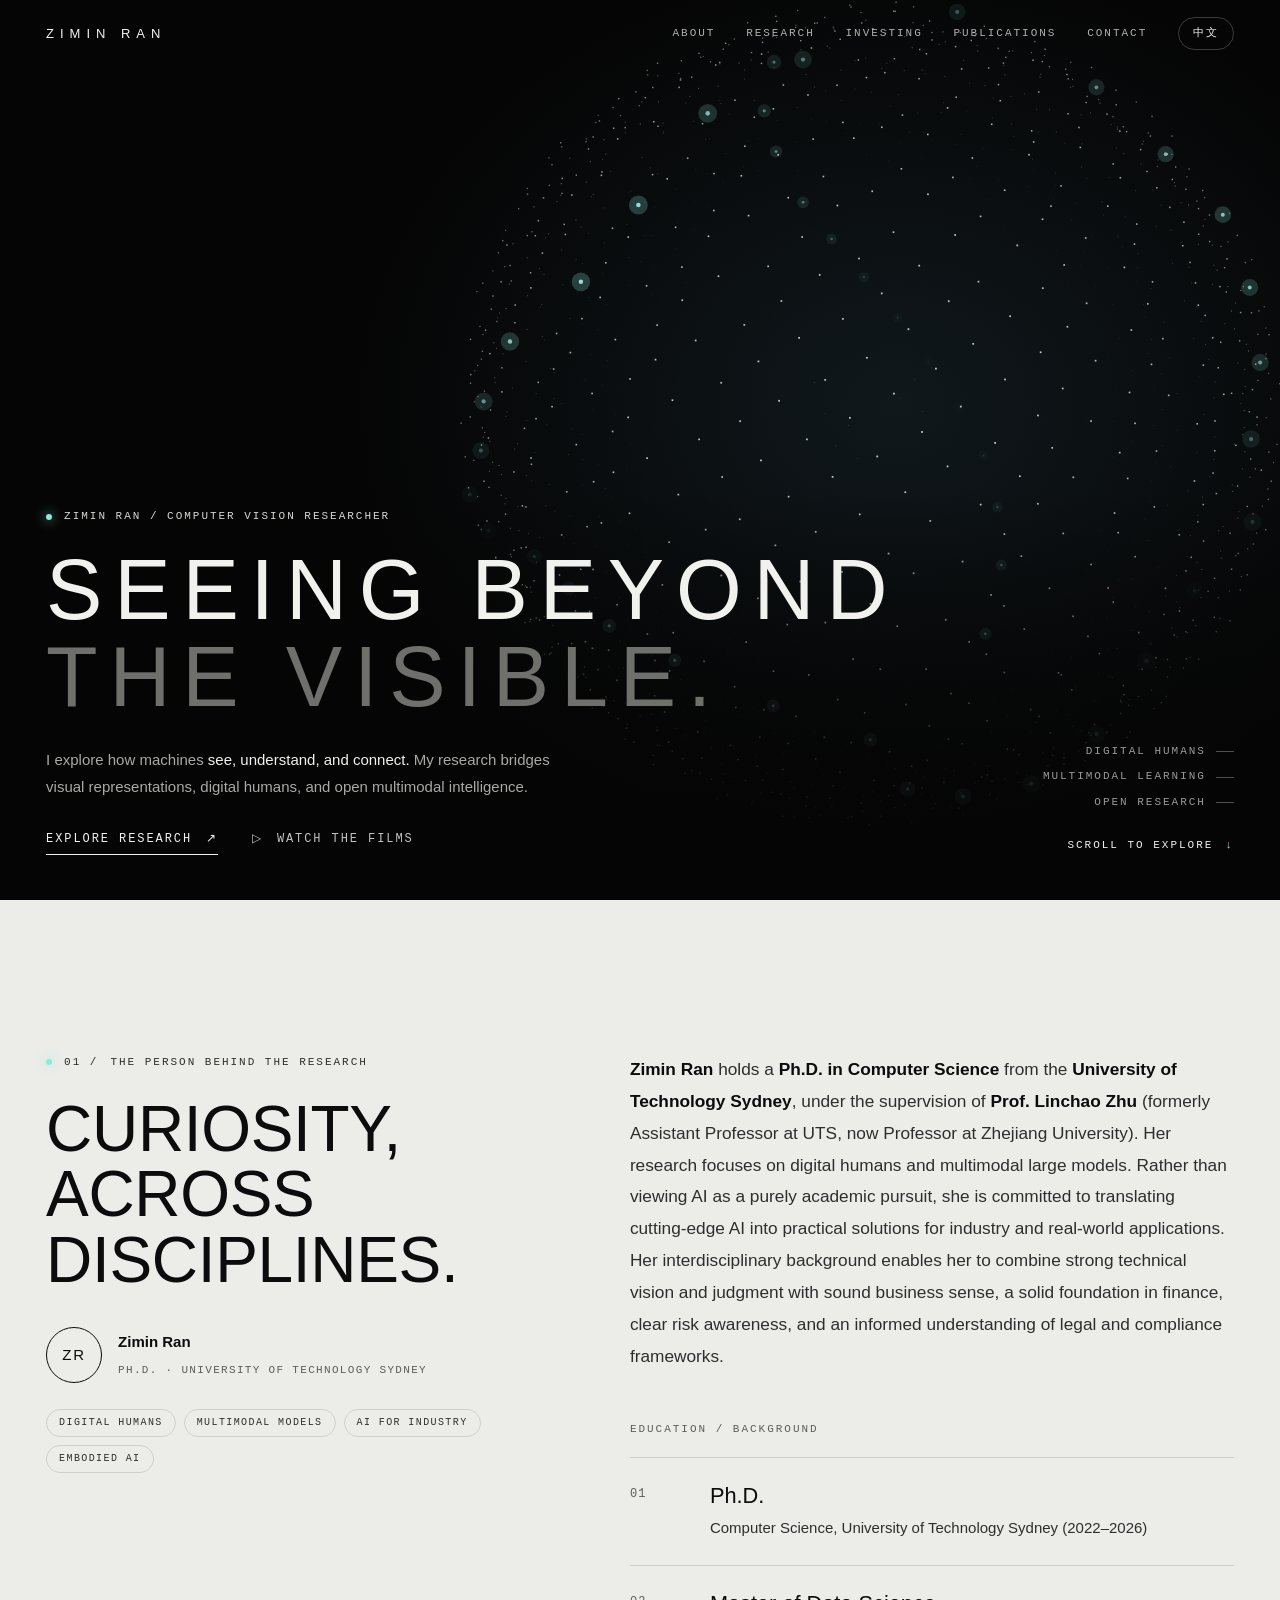
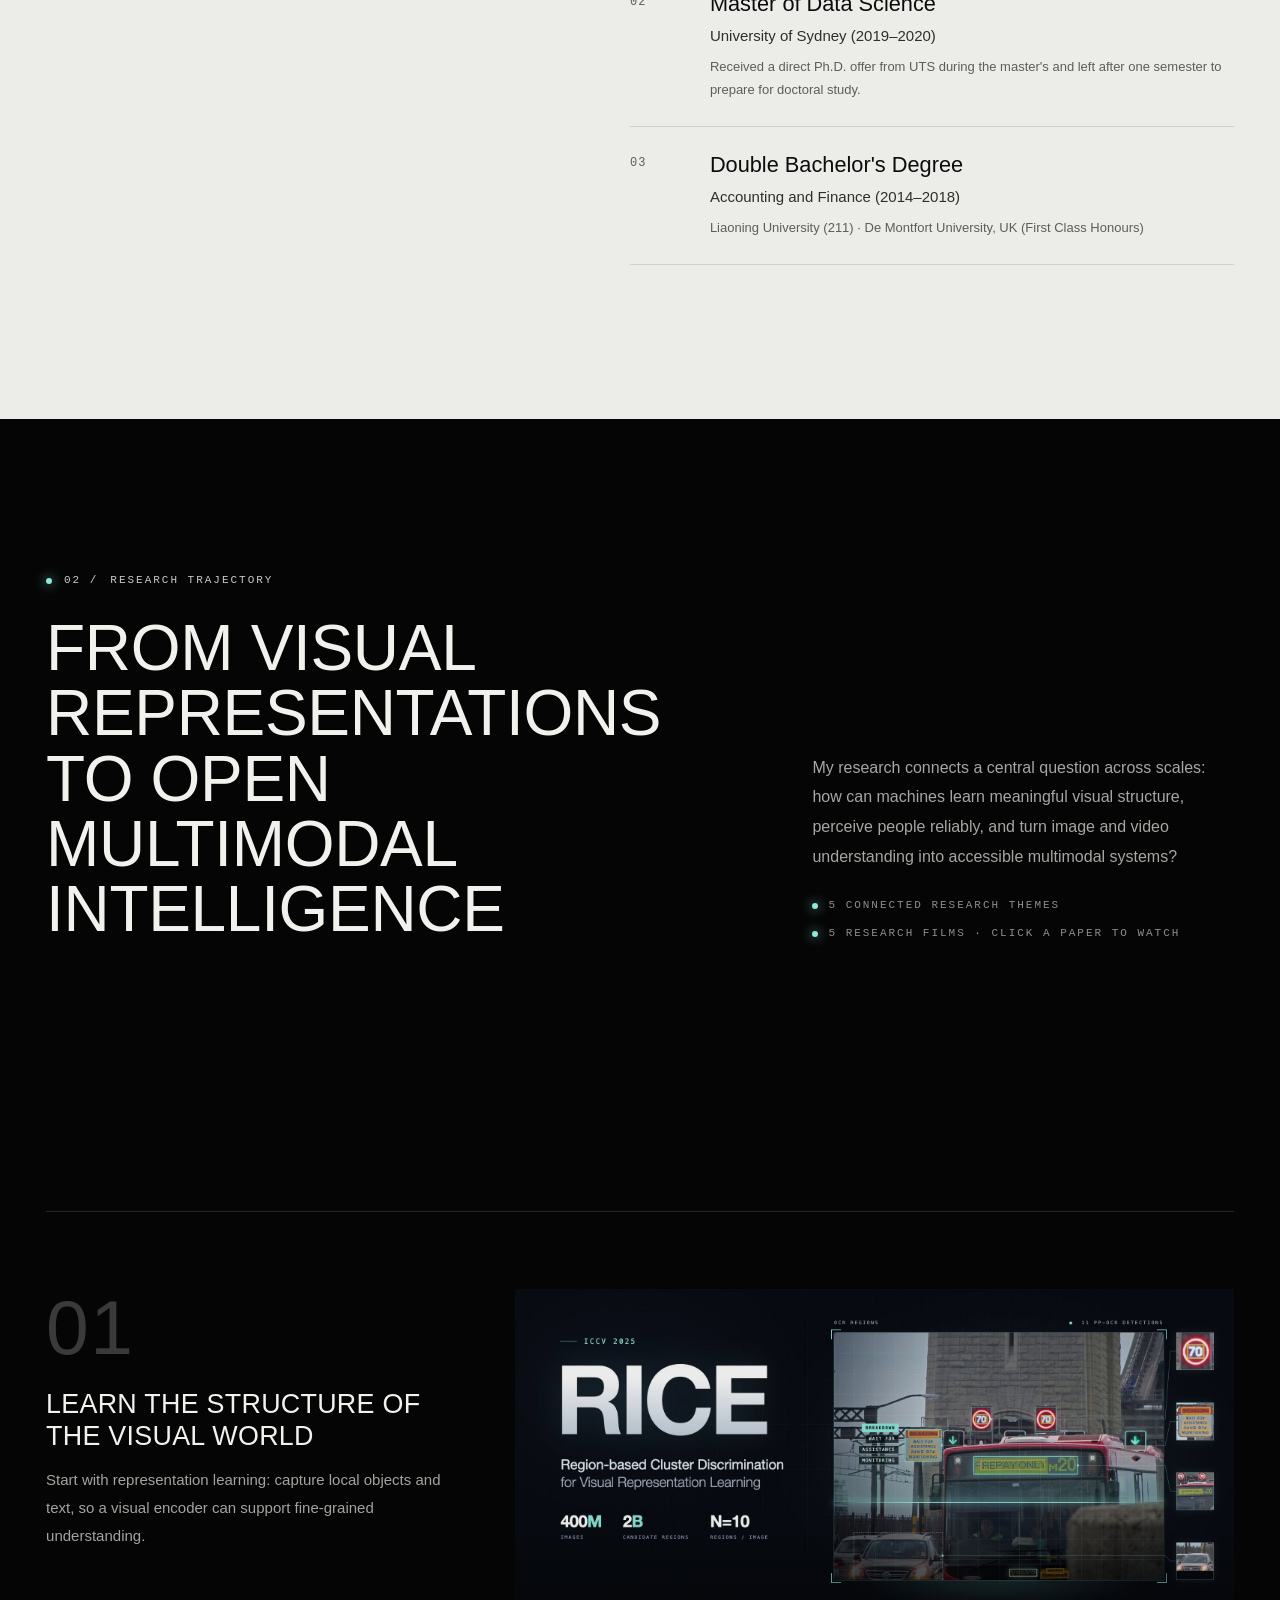
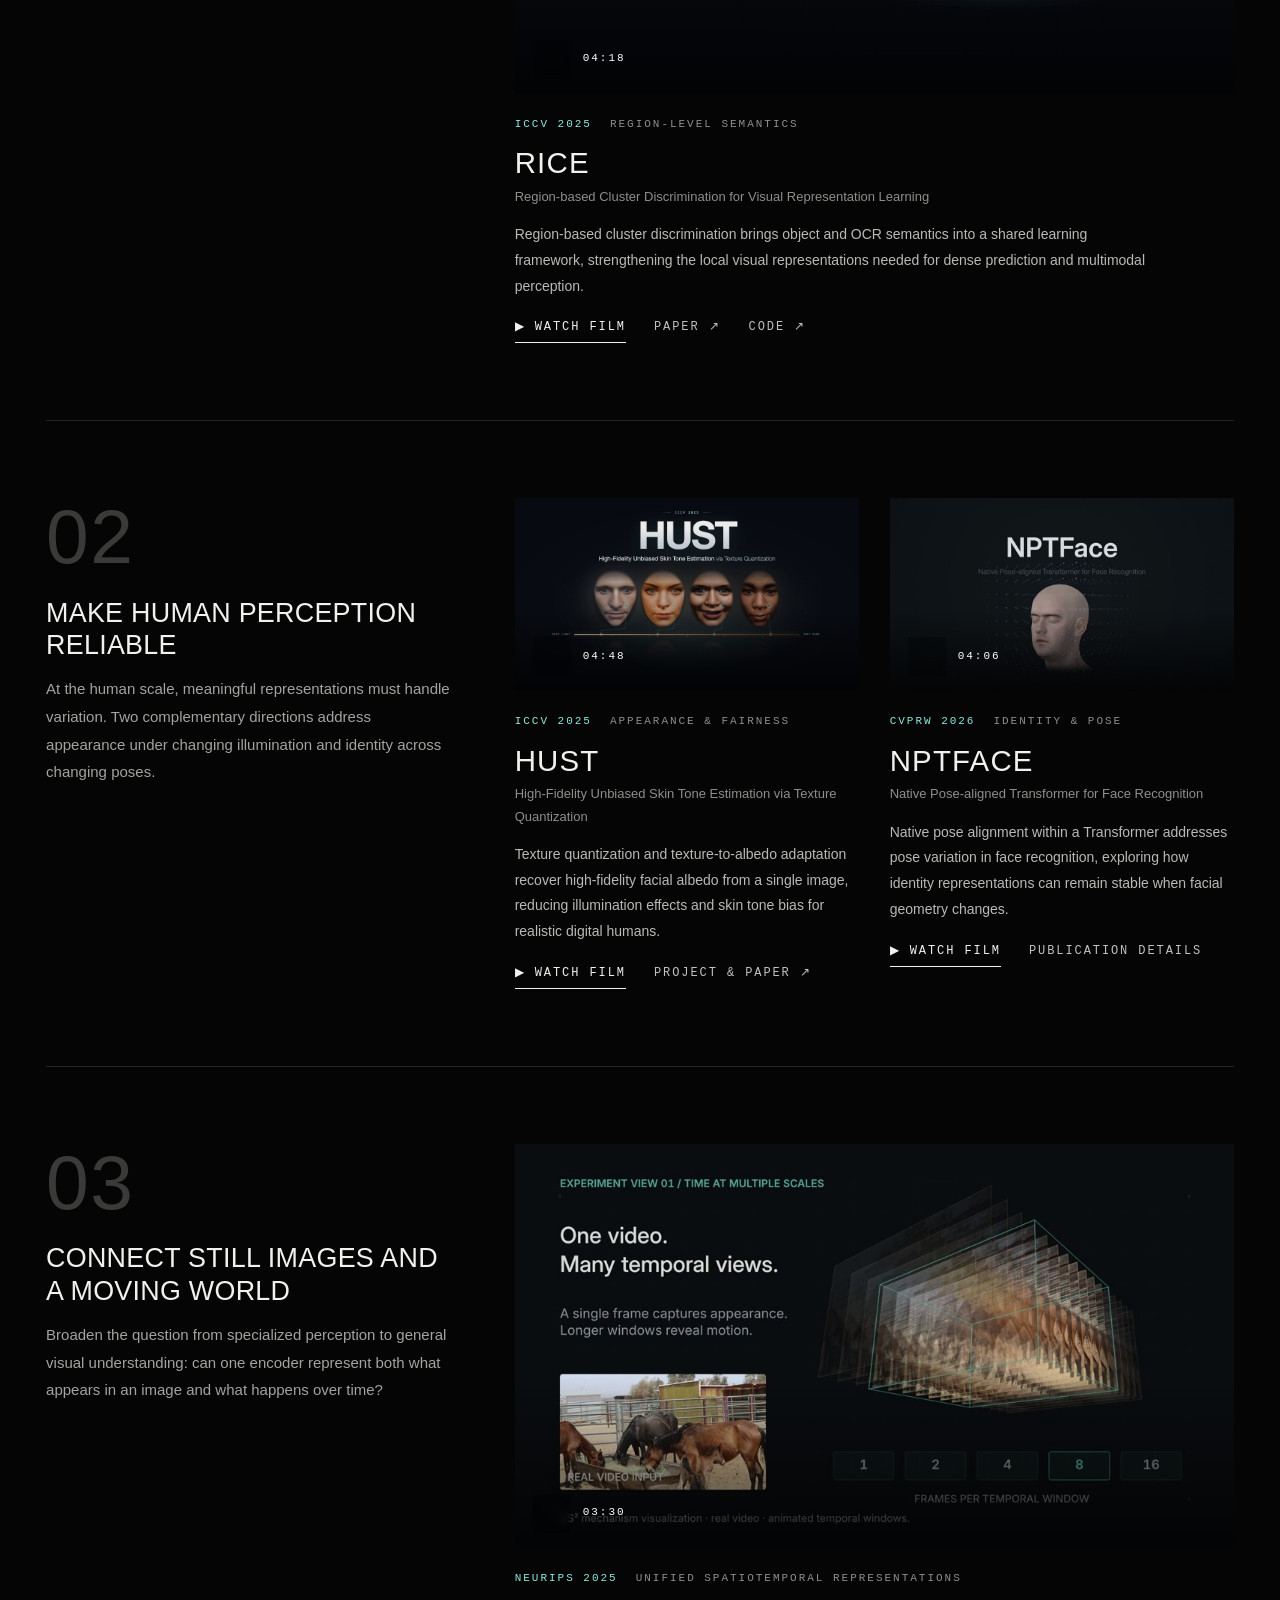
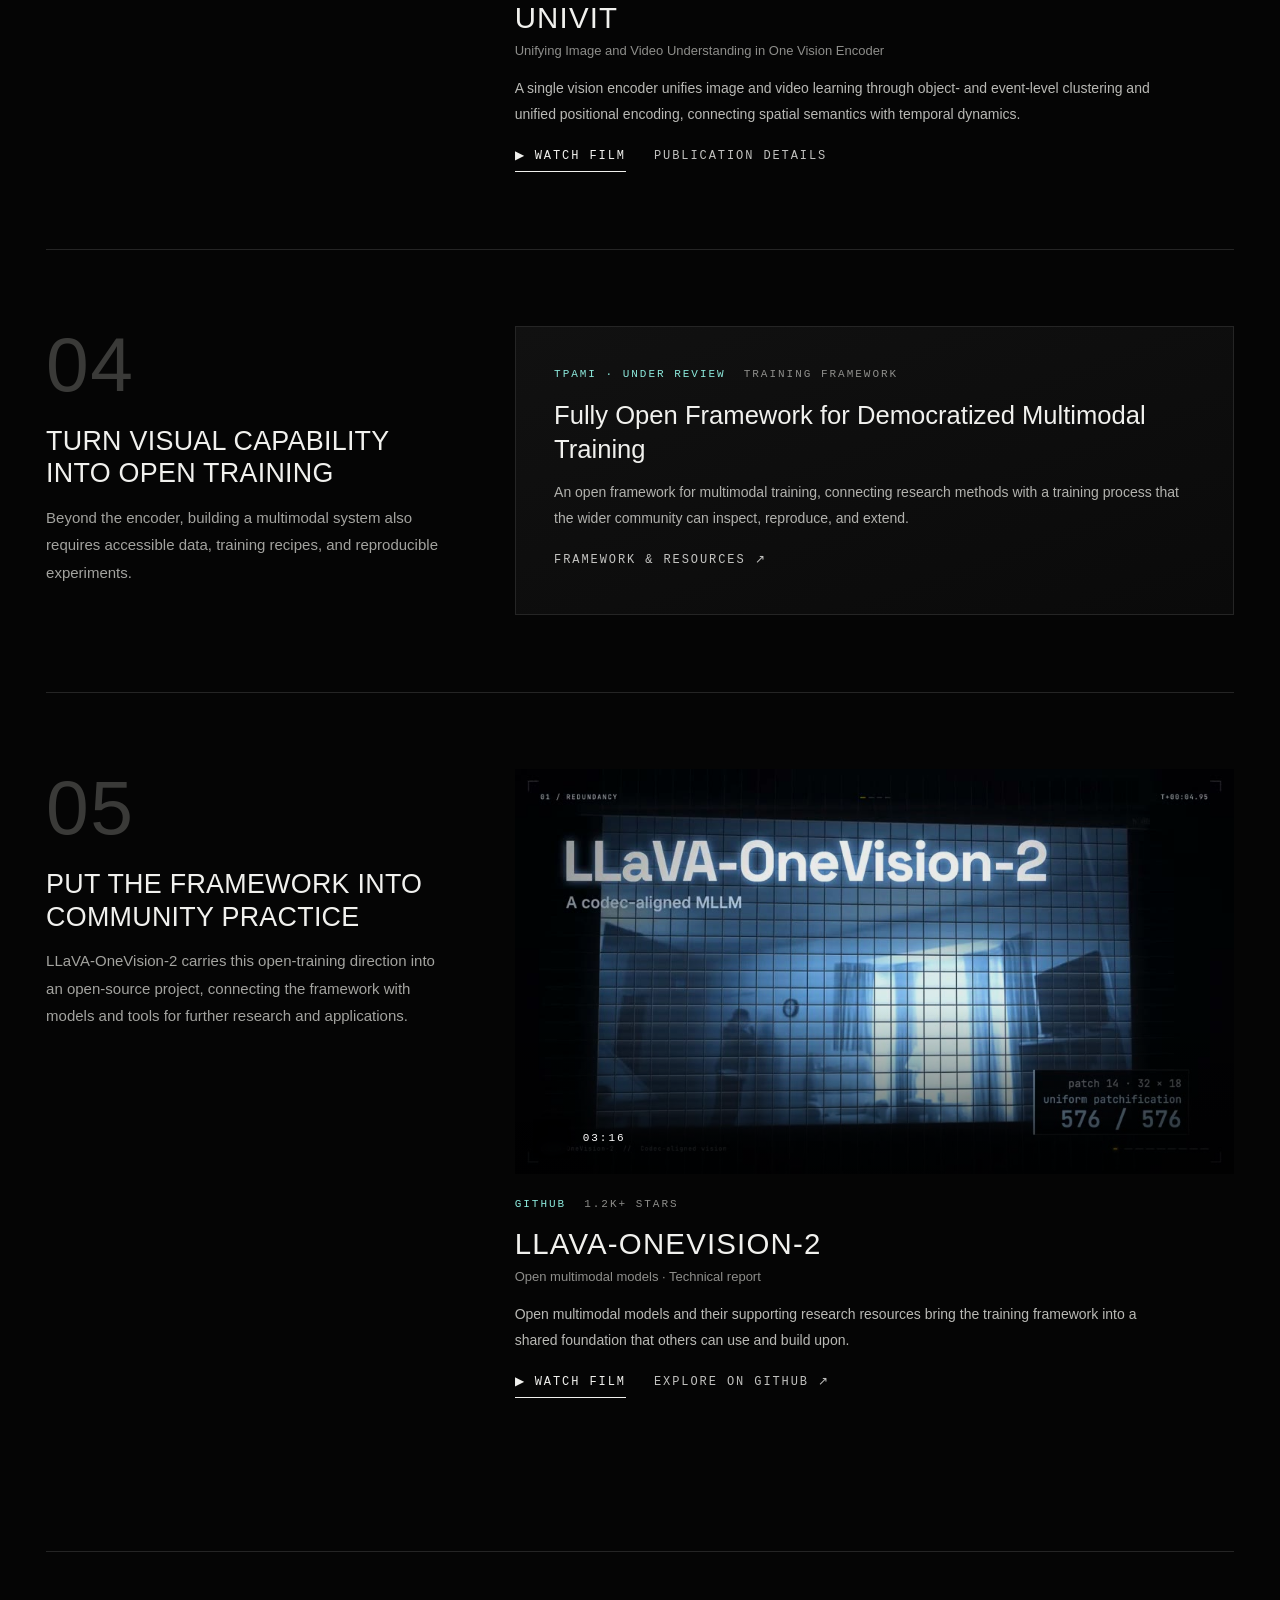
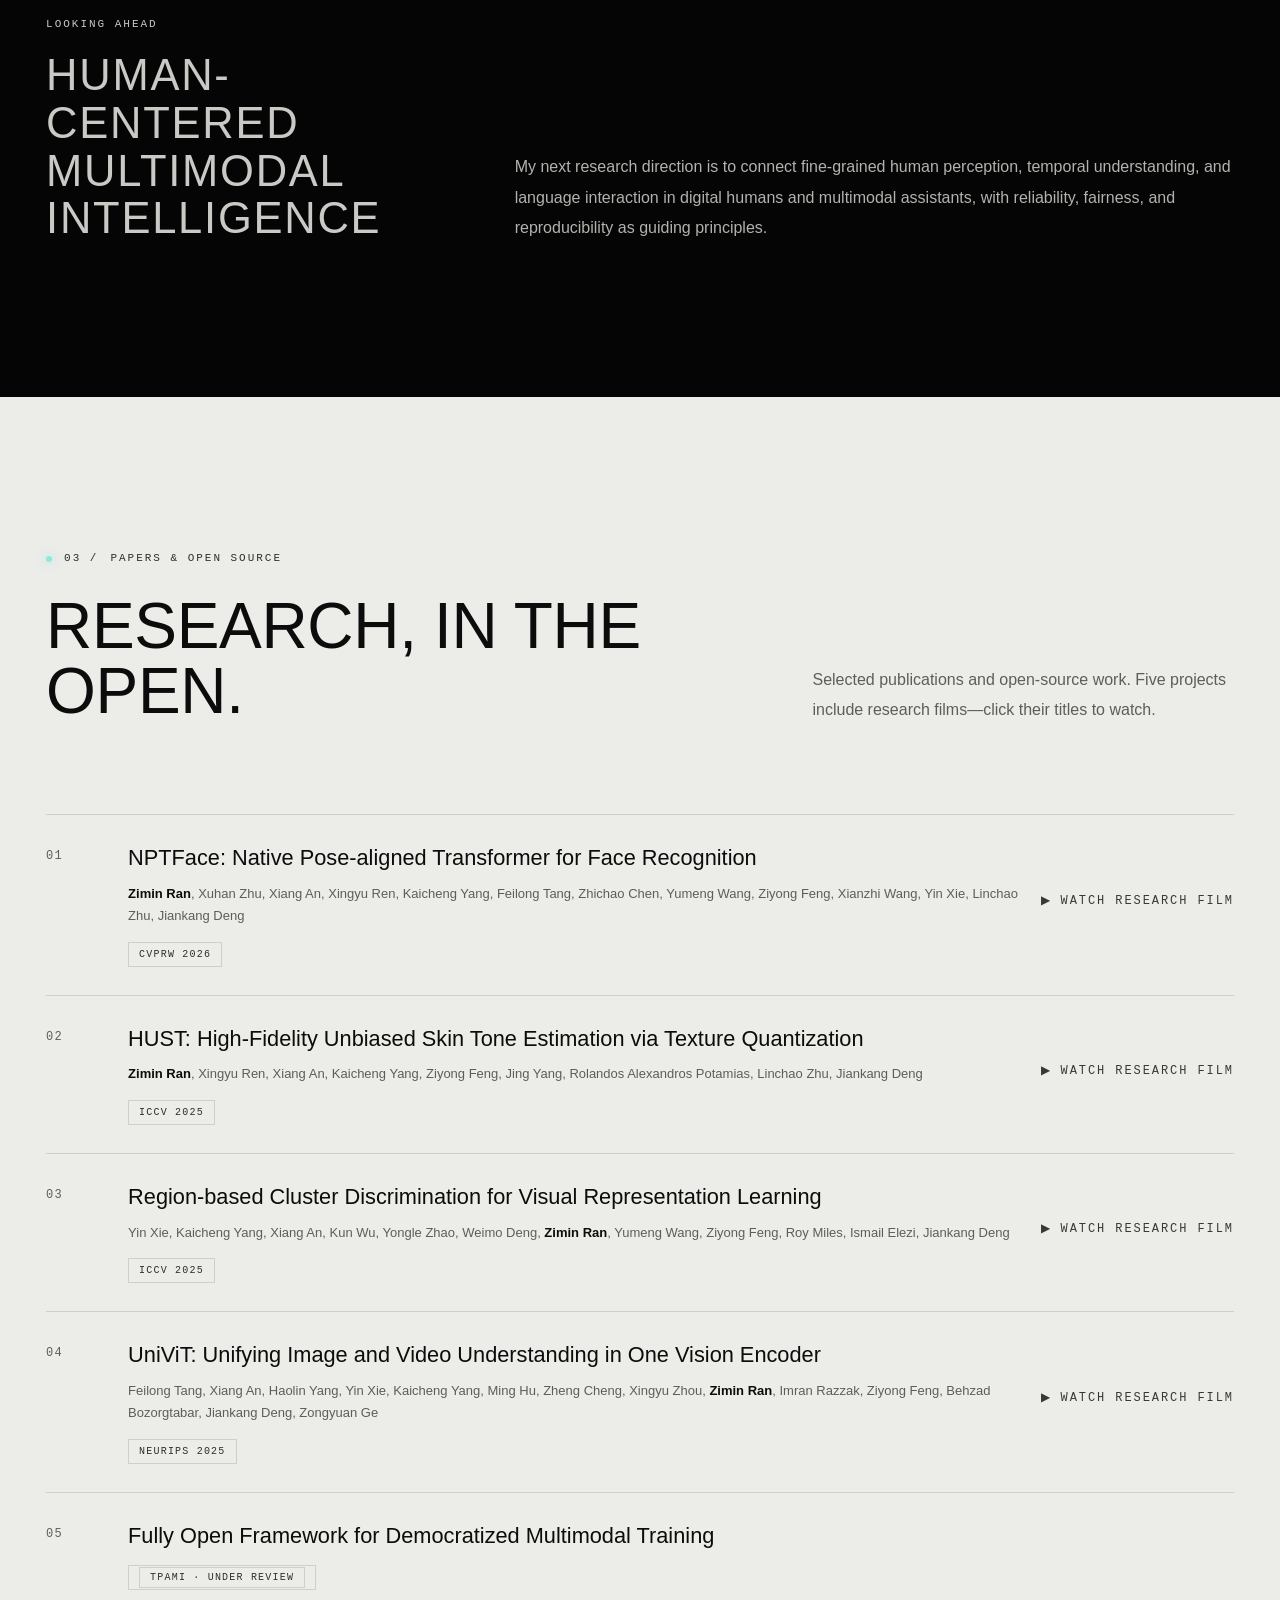
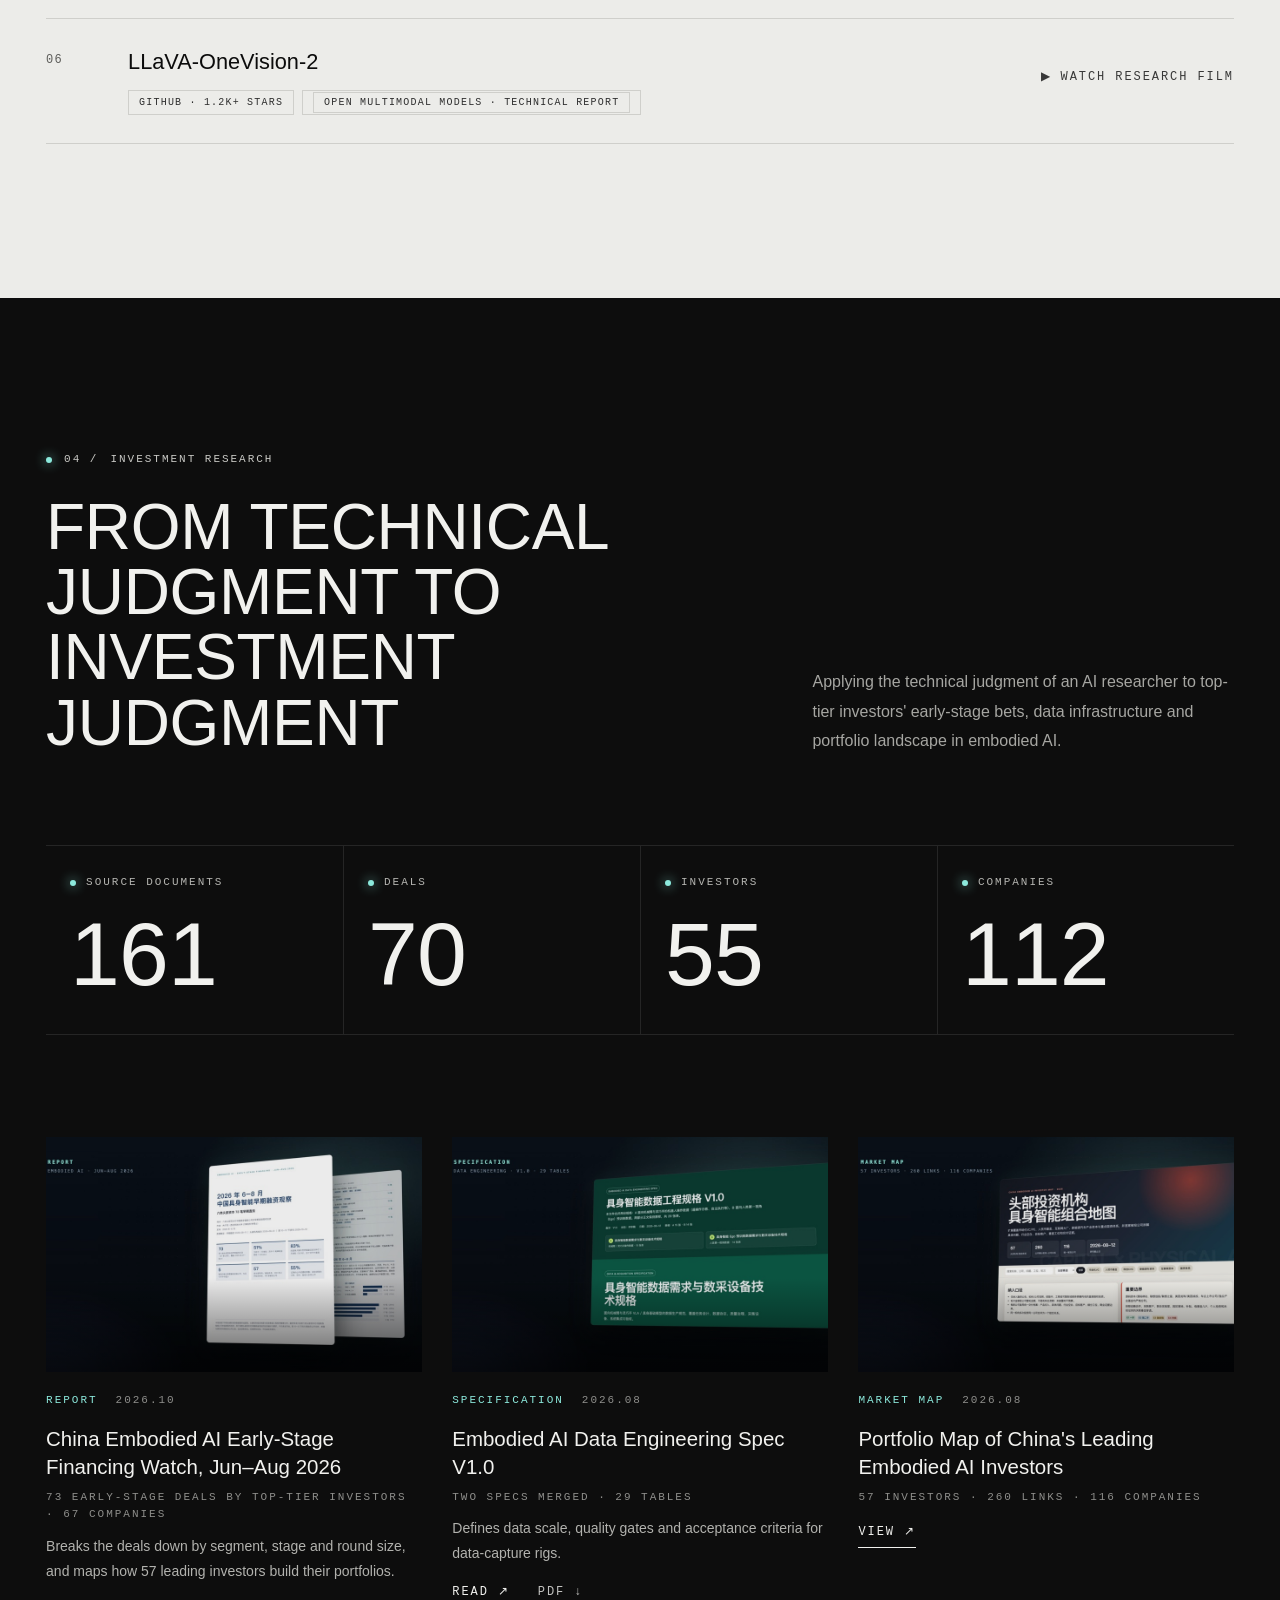
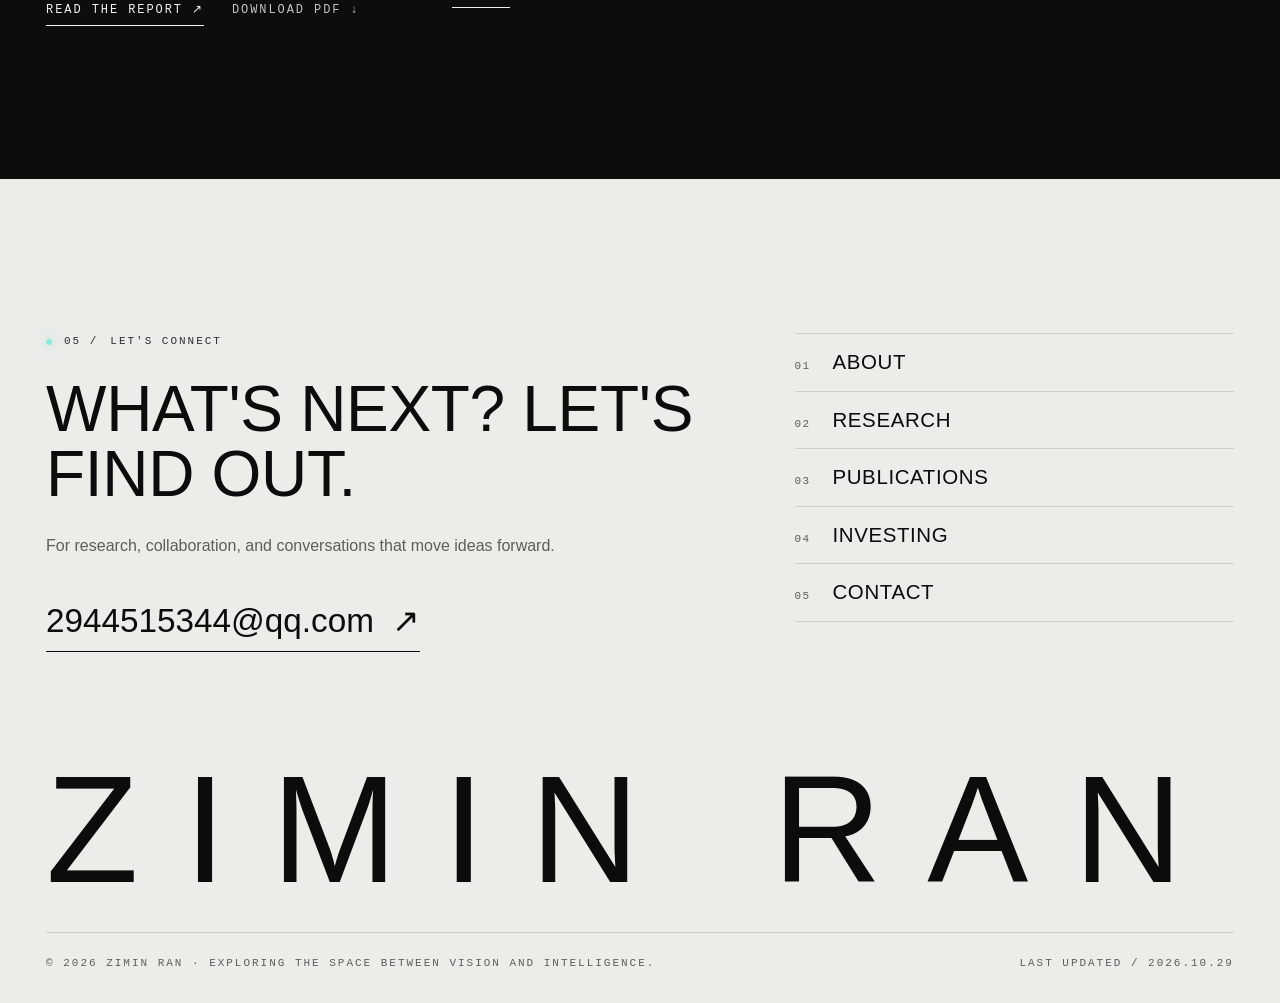
==== commit aea34199: "Switch homepage to new design; restate report findings as verified sample statistics" ====
--- a/index.html
+++ b/index.html
@@ -3,357 +3,316 @@
 <head>
   <meta charset="utf-8">
   <meta name="viewport" content="width=device-width, initial-scale=1">
-  <meta name="theme-color" content="#080b11">
+  <meta name="theme-color" content="#050505">
   <title>Zimin Ran — Vision, Humans &amp; Multimodal Intelligence</title>
   <meta name="description" content="Zimin Ran — exploring visual representations, digital humans, and open multimodal intelligence. Research, papers, and films.">
   <link rel="icon" href="assets/img/mark.svg" type="image/svg+xml">
-  <link rel="stylesheet" href="assets/site.css">
-  <link rel="stylesheet" href="assets/research.css">
+  <link rel="stylesheet" href="assets/home.css">
+  <script>document.documentElement.classList.add('js');</script>
   <script src="assets/js/research.js" defer></script>
-  <script src="assets/js/experience.js" defer></script>
+  <script src="assets/js/home.js" defer></script>
 </head>
 <body class="lang-en">
-  <a href="#main" class="skip-link">Skip to content / 跳转到内容</a>
-  <header class="site-header">
-    <div class="header-inner container">
-      <a class="brand" href="#top" aria-label="Zimin Ran — home">
-        <span class="brand-mark" aria-hidden="true">ZR</span>
-        <span class="brand-name">Zimin Ran<small>VISION &amp; INTELLIGENCE</small></span>
-      </a>
-      <nav class="site-nav" aria-label="Main navigation / 主导航">
-        <a href="#about"><span class="lang-en">About</span><span class="lang-zh">关于</span></a>
-        <a href="#research"><span class="lang-en">Research</span><span class="lang-zh">研究</span></a>
-        <a href="#investing"><span class="lang-en">Investing</span><span class="lang-zh">投研</span></a>
-        <a href="#publications"><span class="lang-en">Publications</span><span class="lang-zh">论文</span></a>
-        <a href="#contact"><span class="lang-en">Contact</span><span class="lang-zh">联系</span></a>
-        <button class="lang-switch" id="langSwitch" onclick="toggleLang()"><span class="lang-en">中文</span><span class="lang-zh">EN</span></button>
+  <header class="nav" id="nav">
+    <a class="wordmark" href="#top" aria-label="Zimin Ran — home">Zimin Ran</a>
+    <nav class="nav-links label" aria-label="Main navigation / 主导航">
+      <a href="#about"><span class="lang-en">About</span><span class="lang-zh">关于</span></a>
+      <a href="#research"><span class="lang-en">Research</span><span class="lang-zh">研究</span></a>
+      <a href="#investing"><span class="lang-en">Investing</span><span class="lang-zh">投研</span></a>
+      <a href="#publications"><span class="lang-en">Publications</span><span class="lang-zh">论文</span></a>
+      <a href="#contact"><span class="lang-en">Contact</span><span class="lang-zh">联系</span></a>
+      <button class="lang-btn label" type="button" data-lang-toggle><span class="lang-en">中文</span><span class="lang-zh">EN</span></button>
+      <button class="menu-btn label" type="button" aria-expanded="false" aria-controls="menu" data-menu-open><span class="lang-en">Menu</span><span class="lang-zh">菜单</span></button>
+    </nav>
+  </header>
+
+  <div class="menu" id="menu" role="dialog" aria-modal="true" aria-label="Menu / 菜单">
+    <button class="menu-btn label menu-close" type="button" data-menu-close><span class="lang-en">Close</span><span class="lang-zh">关闭</span></button>
+    <ol>
+      <li><a href="#about"><span>01</span><span class="lang-en">About</span><span class="lang-zh">关于</span></a></li>
+      <li><a href="#research"><span>02</span><span class="lang-en">Research</span><span class="lang-zh">研究</span></a></li>
+      <li><a href="#publications"><span>03</span><span class="lang-en">Publications</span><span class="lang-zh">论文</span></a></li>
+      <li><a href="#investing"><span>04</span><span class="lang-en">Investing</span><span class="lang-zh">投研</span></a></li>
+      <li><a href="#contact"><span>05</span><span class="lang-en">Contact</span><span class="lang-zh">联系</span></a></li>
+    </ol>
+    <button class="lang-btn label" type="button" data-lang-toggle><span class="lang-en">中文</span><span class="lang-zh">EN</span></button>
+  </div>
+
+  <main id="main">
+    <section class="hero" id="top" aria-labelledby="hero-title">
+      <canvas id="field" aria-hidden="true"></canvas>
+      <div class="hero-inner">
+        <div>
+          <div class="hero-eyebrow label"><span class="dot" aria-hidden="true"></span><span class="lang-en">Zimin Ran / Computer Vision Researcher</span><span class="lang-zh">冉子民 / 计算机视觉研究者</span></div>
+          <h1 class="hero-title" id="hero-title"><span class="lang-en">Seeing beyond<br><span class="quiet">the visible.</span></span><span class="lang-zh">感知真实。<br><span class="quiet">理解世界。</span></span></h1>
+          <p class="hero-desc"><span class="lang-en">I explore how machines <strong>see, understand, and connect.</strong> My research bridges visual representations, digital humans, and open multimodal intelligence.</span><span class="lang-zh">探索机器如何<strong>感知、理解与连接</strong>。我的研究连接视觉表征、数字人与开放多模态智能，让前沿技术走向真实世界。</span></p>
+          <div class="hero-actions">
+            <a class="arrow-link" href="#research"><span class="lang-en">Explore research</span><span class="lang-zh">探索我的研究</span><span aria-hidden="true">↗</span></a>
+            <a class="arrow-link ghost" href="assets/research/rice.mp4" data-video="rice"><span aria-hidden="true">▷</span><span class="lang-en">Watch the films</span><span class="lang-zh">观看论文视频</span></a>
+          </div>
+        </div>
+        <div class="hero-side label">
+          <div class="hero-tags"><span>Digital Humans</span><span>Multimodal Learning</span><span>Open Research</span></div>
+          <a class="hero-scroll" href="#about"><span class="lang-en">Scroll to explore</span><span class="lang-zh">向下探索</span><i aria-hidden="true">↓</i></a>
+        </div>
+      </div>
+    </section>
+
+    <section class="sec sec-light" id="about" aria-labelledby="about-title">
+      <div class="about-grid">
+        <div class="reveal">
+          <div class="sec-label label"><span class="dot" aria-hidden="true"></span>01 / <span class="lang-en">The person behind the research</span><span class="lang-zh">研究背后的我</span></div>
+          <h2 class="sec-title" id="about-title"><span class="lang-en">Curiosity, across disciplines.</span><span class="lang-zh">跨越学科，保持好奇。</span></h2>
+          <div class="signature">
+            <div class="monogram" aria-hidden="true">ZR</div>
+            <div><strong><span class="lang-en">Zimin Ran</span><span class="lang-zh">冉子民</span></strong><small>Ph.D. · University of Technology Sydney</small></div>
+          </div>
+          <div class="tags"><span>Digital Humans</span><span>Multimodal Models</span><span>AI for Industry</span><span class="lang-en">Embodied AI</span><span class="lang-zh">具身智能</span></div>
+        </div>
+        <div class="about-bio reveal">
+          <p class="lang-en"><b>Zimin Ran</b> holds a <b>Ph.D. in Computer Science</b> from the <b>University of Technology Sydney</b>, under the supervision of <b>Prof. Linchao Zhu</b> (formerly Assistant Professor at UTS, now Professor at Zhejiang University). Her research focuses on digital humans and multimodal large models. Rather than viewing AI as a purely academic pursuit, she is committed to translating cutting-edge AI into practical solutions for industry and real-world applications. Her interdisciplinary background enables her to combine strong technical vision and judgment with sound business sense, a solid foundation in finance, clear risk awareness, and an informed understanding of legal and compliance frameworks.</p>
+          <p class="lang-zh"><b>冉子民</b>，<b>悉尼科技大学</b>计算机科学<b>博士</b>，师从<b>朱霖潮教授</b>（原 UTS 助理教授，现浙江大学教授）。研究方向为数字人与多模态大模型。她不将 AI 视为纯粹的学术研究，而是致力于将前沿 AI 技术转化为产业和现实场景中的实际解决方案。她的跨学科背景使她兼具技术视野与判断力、扎实的金融基础、良好的商业敏感度、清晰的风险意识，以及对法律合规框架的深入理解。</p>
+          <div class="rows-title label" style="margin-top:48px"><span class="lang-en">Education / Background</span><span class="lang-zh">教育经历 / 学术背景</span></div>
+          <ol class="rows">
+            <li><span class="n">01</span><div><b><span class="lang-en">Ph.D.</span><span class="lang-zh">博士</span></b><span class="meta"><span class="lang-en">Computer Science, University of Technology Sydney (2022–2026)</span><span class="lang-zh">计算机科学，悉尼科技大学（2022–2026）</span></span></div></li>
+            <li><span class="n">02</span><div><b><span class="lang-en">Master of Data Science</span><span class="lang-zh">数据科学硕士（Master of Data Science）</span></b><span class="meta"><span class="lang-en">University of Sydney (2019–2020)</span><span class="lang-zh">悉尼大学（2019–2020）</span></span><small><span class="lang-en">Received a direct Ph.D. offer from UTS during the master's and left after one semester to prepare for doctoral study.</span><span class="lang-zh">硕士在读期间获得悉尼科技大学直博 offer，修读半年后离校，准备博士入学。</span></small></div></li>
+            <li><span class="n">03</span><div><b><span class="lang-en">Double Bachelor's Degree</span><span class="lang-zh">双学士学位</span></b><span class="meta"><span class="lang-en">Accounting and Finance (2014–2018)</span><span class="lang-zh">会计与金融（2014–2018）</span></span><small><span class="lang-en">Liaoning University (211) · De Montfort University, UK (First Class Honours)</span><span class="lang-zh">辽宁大学（211）· 英国德蒙福特大学（一等学位）</span></small></div></li>
+          </ol>
+        </div>
+      </div>
+    </section>
+
+    <section class="sec sec-dark" id="research" aria-labelledby="research-title">
+      <div class="sec-head reveal">
+        <div>
+          <div class="sec-label label"><span class="dot" aria-hidden="true"></span>02 / <span class="lang-en">Research trajectory</span><span class="lang-zh">研究主线</span></div>
+          <h2 class="sec-title" id="research-title"><span class="lang-en">From visual representations to open multimodal intelligence</span><span class="lang-zh">从视觉表征到开放多模态智能</span></h2>
+        </div>
+        <div>
+          <p class="sec-intro"><span class="lang-en">My research connects a central question across scales: how can machines learn meaningful visual structure, perceive people reliably, and turn image and video understanding into accessible multimodal systems?</span><span class="lang-zh">我的研究围绕一个逐层展开的问题：如何让机器学到有意义的视觉结构，可靠地感知人，并将图像与视频理解转化为开放、可复现的多模态系统？</span></p>
+          <div class="rmeta label"><span><span class="dot" aria-hidden="true"></span><span class="lang-en">5 connected research themes</span><span class="lang-zh">五个递进的研究层次</span></span><span><span class="dot" aria-hidden="true"></span><span class="lang-en">5 research films · click a paper to watch</span><span class="lang-zh">五部研究视频 · 点击对应工作即可观看</span></span></div>
+        </div>
+      </div>
+
+      <nav class="rmap label reveal" aria-label="Research trajectory / 研究路线">
+        <a href="#research-representations"><span>01</span><span class="lang-en">Visual foundations</span><span class="lang-zh">视觉表征基础</span></a>
+        <a href="#research-people"><span>02</span><span class="lang-en">Reliable human perception</span><span class="lang-zh">可靠的人体感知</span></a>
+        <a href="#research-unified"><span>03</span><span class="lang-en">Unified image &amp; video</span><span class="lang-zh">图像与视频统一理解</span></a>
+        <a href="#research-training"><span>04</span><span class="lang-en">Open multimodal training</span><span class="lang-zh">开放多模态训练</span></a>
+        <a href="#research-open-models"><span>05</span><span class="lang-en">Open-source practice</span><span class="lang-zh">开源模型实践</span></a>
       </nav>
-    </div>
-    <div class="scroll-progress" aria-hidden="true"></div>
-  </header>
-
-  <main id="main" class="container">
-    <section class="hero" id="top" aria-labelledby="hero-title">
-      <div class="hero-copy">
-        <div class="eyebrow"><span class="status-dot" aria-hidden="true"></span><span class="lang-en">ZIMIN RAN / COMPUTER VISION RESEARCHER</span><span class="lang-zh">冉子民 / 计算机视觉研究者</span></div>
-        <h1 class="hero-title" id="hero-title"><span class="lang-en">Seeing beyond<br><span class="quiet">the visible.</span></span><span class="lang-zh">感知真实。<br><span class="quiet">理解世界。</span></span></h1>
-        <p class="hero-description"><span class="lang-en">I explore how machines <strong>see, understand, and connect.</strong> My research bridges visual representations, digital humans, and open multimodal intelligence.</span><span class="lang-zh">探索机器如何<strong>感知、理解与连接</strong>。我的研究连接视觉表征、数字人与开放多模态智能，让前沿技术走向真实世界。</span></p>
-        <div class="hero-actions">
-          <a class="button button-primary" href="#research"><span class="lang-en">Explore research</span><span class="lang-zh">探索我的研究</span><span aria-hidden="true">↗</span></a>
-          <a class="button button-secondary" href="assets/research/rice.mp4" data-video="rice"><span aria-hidden="true">▷</span><span class="lang-en">Watch the films</span><span class="lang-zh">观看论文视频</span></a>
-        </div>
-      </div>
-      <div class="hero-art" aria-hidden="true">
-        <canvas id="visionCanvas"></canvas>
-        <div class="orb-label orb-label-image">IMAGE<span>spatial representations</span></div>
-        <div class="orb-label orb-label-video">VIDEO<span>temporal understanding</span></div>
-        <div class="orb-label orb-label-language">LANGUAGE<span>multimodal connections</span></div>
-        <div class="orb-coordinate">REPRESENTATION SPACE<br>VISION × TIME × LANGUAGE</div>
-      </div>
-      <div class="hero-bottom">
-        <div class="hero-tags"><span>DIGITAL HUMANS</span><span>MULTIMODAL LEARNING</span><span>OPEN RESEARCH</span></div>
-        <a class="hero-scroll" href="#about"><span>SCROLL TO EXPLORE</span><span aria-hidden="true">↓</span></a>
-      </div>
-    </section>
-
-    <section id="about" aria-labelledby="about-title">
-      <div class="section-heading">
-        <div><div class="eyebrow">01 / <span class="lang-en">THE PERSON BEHIND THE RESEARCH</span><span class="lang-zh">研究背后的我</span></div><h2 id="about-title"><span class="lang-en">Curiosity, across disciplines.</span><span class="lang-zh">跨越学科，保持好奇。</span></h2></div>
-      </div>
-      <div class="about-grid">
-        <div class="about-bio">
-<p class="lang-en"><b>Zimin Ran</b> holds a <b>Ph.D. in Computer Science</b> from the <b>University of Technology Sydney</b>, under the supervision of <b>Prof. Linchao Zhu</b> (formerly Assistant Professor at UTS, now Professor at Zhejiang University). Her research focuses on digital humans and multimodal large models. Rather than viewing AI as a purely academic pursuit, she is committed to translating cutting-edge AI into practical solutions for industry and real-world applications. Her interdisciplinary background enables her to combine strong technical vision and judgment with sound business sense, a solid foundation in finance, clear risk awareness, and an informed understanding of legal and compliance frameworks.</p>
-<p class="lang-zh"><b>冉子民</b>，<b>悉尼科技大学</b>计算机科学<b>博士</b>，师从<b>朱霖潮教授</b>（原 UTS 助理教授，现浙江大学教授）。研究方向为数字人与多模态大模型。她不将 AI 视为纯粹的学术研究，而是致力于将前沿 AI 技术转化为产业和现实场景中的实际解决方案。她的跨学科背景使她兼具技术视野与判断力、扎实的金融基础、良好的商业敏感度、清晰的风险意识，以及对法律合规框架的深入理解。</p>
-          <div class="about-signature"><div class="about-monogram" aria-hidden="true">ZR</div><div><strong><span class="lang-en">Zimin Ran</span><span class="lang-zh">冉子民</span></strong><small>Ph.D. · University of Technology Sydney</small></div></div>
-          <div class="interest-tags"><span>Digital Humans</span><span>Multimodal Models</span><span>AI for Industry</span><span class="lang-en">Embodied AI</span><span class="lang-zh">具身智能</span></div>
-        </div>
-        <div class="education-panel">
-          <h3><span class="lang-en">EDUCATION / BACKGROUND</span><span class="lang-zh">教育经历 / 学术背景</span></h3>
-<ul>
-  <li><b><span class="lang-en">Ph.D.</span><span class="lang-zh">博士</span></b> - <span class="lang-en">Computer Science, University of Technology Sydney (2022–2026)</span><span class="lang-zh">计算机科学，悉尼科技大学（2022–2026）</span></li>
-  <li><b><span class="lang-en">Master of Data Science</span><span class="lang-zh">数据科学硕士（Master of Data Science）</span></b> - <span class="lang-en">University of Sydney (2019–2020)</span><span class="lang-zh">悉尼大学（2019–2020）</span>
-    <ul>
-      <li><span class="lang-en">Received a direct Ph.D. offer from UTS during the master's and left after one semester to prepare for doctoral study.</span><span class="lang-zh">硕士在读期间获得悉尼科技大学直博 offer，修读半年后离校，准备博士入学。</span></li>
-    </ul>
-  </li>
-  <li><b><span class="lang-en">Double Bachelor's Degree</span><span class="lang-zh">双学士学位</span></b> - <span class="lang-en">Accounting and Finance (2014–2018)</span><span class="lang-zh">会计与金融（2014–2018）</span>
-    <ul>
-      <li><span class="lang-en">Liaoning University (211)</span><span class="lang-zh">辽宁大学（211）</span></li>
-      <li><span class="lang-en">De Montfort University, UK (First Class Honours)</span><span class="lang-zh">英国德蒙福特大学（一等学位）</span></li>
-    </ul>
-  </li>
-</ul>
-        </div>
-      </div>
-    </section>
-
-<section class="research-route" id="research" aria-labelledby="research-title">
-  <div class="research-hero">
-    <div class="research-eyebrow"><span class="lang-en">Research trajectory</span><span class="lang-zh">研究主线</span></div>
-    <h2 id="research-title"><span class="lang-en">From visual representations to open multimodal intelligence</span><span class="lang-zh">从视觉表征<br>到开放多模态智能</span></h2>
-    <p class="lang-en">My research connects a central question across scales: how can machines learn meaningful visual structure, perceive people reliably, and turn image and video understanding into accessible multimodal systems?</p>
-    <p class="lang-zh">我的研究围绕一个逐层展开的问题：如何让机器学到有意义的视觉结构，可靠地感知人，并将图像与视频理解转化为开放、可复现的多模态系统？</p>
-    <div class="research-hero-meta">
-      <span><span class="lang-en">5 connected research themes</span><span class="lang-zh">五个递进的研究层次</span></span>
-      <span><span class="lang-en">5 research films · click a paper to watch</span><span class="lang-zh">五部研究视频 · 点击对应工作即可观看</span></span>
-    </div>
-  </div>
-
-  <nav class="research-map" aria-label="Research trajectory / 研究路线">
-    <a href="#research-representations"><span class="research-map-number">01</span><span class="lang-en">Visual foundations</span><span class="lang-zh">视觉表征基础</span></a>
-    <a href="#research-people"><span class="research-map-number">02</span><span class="lang-en">Reliable human perception</span><span class="lang-zh">可靠的人体感知</span></a>
-    <a href="#research-unified"><span class="research-map-number">03</span><span class="lang-en">Unified image &amp; video</span><span class="lang-zh">图像与视频统一理解</span></a>
-    <a href="#research-training"><span class="research-map-number">04</span><span class="lang-en">Open multimodal training</span><span class="lang-zh">开放多模态训练</span></a>
-    <a href="#research-open-models"><span class="research-map-number">05</span><span class="lang-en">Open-source practice</span><span class="lang-zh">开源模型实践</span></a>
-  </nav>
-
-  <section class="research-stage" id="research-representations" aria-labelledby="research-representations-title">
-    <span class="research-stage-number" aria-hidden="true">01</span>
-    <h3 id="research-representations-title"><span class="lang-en">Learn the structure of the visual world</span><span class="lang-zh">学到视觉世界的内在结构</span></h3>
-    <p class="research-stage-intro"><span class="lang-en">Start with representation learning: capture local objects and text, so a visual encoder can support fine-grained understanding.</span><span class="lang-zh">研究从表征学习这一基础问题出发：让视觉编码器捕捉局部物体与文字语义，为细粒度理解提供基础。</span></p>
-    <article class="research-film research-film-wide" data-film="rice">
-      <a class="research-cover" href="assets/research/rice.mp4" data-video="rice" aria-label="Watch RICE research film / 观看 RICE 论文视频">
-        <img src="assets/research/rice.jpg?v=2" width="960" height="540" loading="lazy" alt="RICE region-level visual representation demonstration">
-        <span class="research-play" aria-hidden="true">&#9654;</span><span class="research-duration">04:18</span>
-      </a>
-      <div class="research-film-body">
-        <div class="research-paper-meta"><span class="research-venue">ICCV 2025</span><span class="lang-en">Region-level semantics</span><span class="lang-zh">区域级语义</span></div>
-        <h4><a href="assets/research/rice.mp4" data-video="rice">RICE</a></h4>
-        <p class="research-paper-name">Region-based Cluster Discrimination for Visual Representation Learning</p>
-        <p class="research-film-summary"><span class="lang-en">Region-based cluster discrimination brings object and OCR semantics into a shared learning framework, strengthening the local visual representations needed for dense prediction and multimodal perception.</span><span class="lang-zh">通过区域级聚类判别，在统一框架中学习物体与 OCR 语义，增强密集预测与多模态感知所需的局部视觉表征。</span></p>
-        <div class="research-links"><a href="assets/research/rice.mp4" data-video="rice"><span class="lang-en">&#9654; Watch film</span><span class="lang-zh">&#9654; 观看视频</span></a><a href="https://arxiv.org/abs/2507.20025" target="_blank" rel="noopener noreferrer"><span class="lang-en">Paper ↗</span><span class="lang-zh">论文 ↗</span></a><a href="https://github.com/deepglint/MVT" target="_blank" rel="noopener noreferrer"><span class="lang-en">Code ↗</span><span class="lang-zh">代码 ↗</span></a></div>
-      </div>
-    </article>
-  </section>
-
-  <section class="research-stage" id="research-people" aria-labelledby="research-people-title">
-    <span class="research-stage-number" aria-hidden="true">02</span>
-    <h3 id="research-people-title"><span class="lang-en">Make human perception reliable</span><span class="lang-zh">让对人的感知更可靠</span></h3>
-    <p class="research-stage-intro"><span class="lang-en">At the human scale, meaningful representations must handle variation. Two complementary directions address appearance under changing illumination and identity across changing poses.</span><span class="lang-zh">将表征问题聚焦到人：面对真实场景中的变化，如何保持感知的可靠性？两条互补方向分别关注光照变化下的外观与姿态变化下的身份。</span></p>
-    <div class="research-films">
-      <article class="research-film" data-film="hust">
-        <a class="research-cover" href="assets/research/hust.mp4" data-video="hust" aria-label="Watch HUST research film / 观看 HUST 论文视频">
-          <img src="assets/research/hust.jpg?v=2" width="960" height="540" loading="lazy" alt="HUST facial texture and skin tone estimation demonstration">
-          <span class="research-play" aria-hidden="true">&#9654;</span><span class="research-duration">04:48</span>
-        </a>
-        <div class="research-film-body">
-          <div class="research-paper-meta"><span class="research-venue">ICCV 2025</span><span class="lang-en">Appearance &amp; fairness</span><span class="lang-zh">外观与公平性</span></div>
-          <h4><a href="assets/research/hust.mp4" data-video="hust">HUST</a></h4>
-          <p class="research-paper-name">High-Fidelity Unbiased Skin Tone Estimation via Texture Quantization</p>
-          <p class="research-film-summary"><span class="lang-en">Texture quantization and texture-to-albedo adaptation recover high-fidelity facial albedo from a single image, reducing illumination effects and skin tone bias for realistic digital humans.</span><span class="lang-zh">通过纹理量化与纹理到反照率的域适配，从单张图像恢复高保真人脸反照率，减少光照干扰与肤色偏差，为真实数字人提供外观基础。</span></p>
-          <div class="research-links"><a href="assets/research/hust.mp4" data-video="hust"><span class="lang-en">&#9654; Watch film</span><span class="lang-zh">&#9654; 观看视频</span></a><a href="https://ziminran.github.io/hust-iccv/" target="_blank" rel="noopener noreferrer"><span class="lang-en">Project &amp; paper ↗</span><span class="lang-zh">项目与论文 ↗</span></a></div>
-        </div>
-      </article>
-      <article class="research-film" data-film="nptface">
-        <a class="research-cover" href="assets/research/nptface.mp4?v=continuous-1" data-video="nptface" aria-label="Watch NPTFace research film / 观看 NPTFace 论文视频">
-          <img src="assets/research/nptface.jpg" width="960" height="540" loading="lazy" alt="NPTFace pose-aligned face recognition demonstration">
-          <span class="research-play" aria-hidden="true">&#9654;</span><span class="research-duration">04:06</span>
-        </a>
-        <div class="research-film-body">
-          <div class="research-paper-meta"><span class="research-venue">CVPRW 2026</span><span class="lang-en">Identity &amp; pose</span><span class="lang-zh">身份与姿态</span></div>
-          <h4><a href="assets/research/nptface.mp4?v=continuous-1" data-video="nptface">NPTFace</a></h4>
-          <p class="research-paper-name">Native Pose-aligned Transformer for Face Recognition</p>
-          <p class="research-film-summary"><span class="lang-en">Native pose alignment within a Transformer addresses pose variation in face recognition, exploring how identity representations can remain stable when facial geometry changes.</span><span class="lang-zh">在 Transformer 中引入原生姿态对齐，缓解人脸识别中的姿态变化问题，探索如何在面部几何变化时仍保持稳定的身份表征。</span></p>
-          <div class="research-links"><a href="assets/research/nptface.mp4?v=continuous-1" data-video="nptface"><span class="lang-en">&#9654; Watch film</span><span class="lang-zh">&#9654; 观看视频</span></a><a href="#pub-nptface"><span class="lang-en">Publication details</span><span class="lang-zh">论文信息</span></a></div>
-        </div>
-      </article>
-    </div>
-  </section>
-
-  <section class="research-stage" id="research-unified" aria-labelledby="research-unified-title">
-    <span class="research-stage-number" aria-hidden="true">03</span>
-    <h3 id="research-unified-title"><span class="lang-en">Connect still images and a moving world</span><span class="lang-zh">从静态图像走向动态世界</span></h3>
-    <p class="research-stage-intro"><span class="lang-en">Broaden the question from specialized perception to general visual understanding: can one encoder represent both what appears in an image and what happens over time?</span><span class="lang-zh">从具体感知任务进一步走向通用视觉理解：能否用同一个编码器，既理解图像中的内容，也理解视频中随时间发生的事件？</span></p>
-    <article class="research-film research-film-wide" data-film="univit">
-      <a class="research-cover" href="assets/research/univit.mp4?v=research-cut-1" data-video="univit" aria-label="Watch UniViT research film / 观看 UniViT 论文视频">
-        <img src="assets/research/univit.jpg" width="960" height="540" loading="lazy" alt="UniViT unified image and video encoder demonstration">
-        <span class="research-play" aria-hidden="true">&#9654;</span><span class="research-duration">03:30</span>
-      </a>
-      <div class="research-film-body">
-        <div class="research-paper-meta"><span class="research-venue">NeurIPS 2025</span><span class="lang-en">Unified spatiotemporal representations</span><span class="lang-zh">统一时空表征</span></div>
-        <h4><a href="assets/research/univit.mp4?v=research-cut-1" data-video="univit">UniViT</a></h4>
-        <p class="research-paper-name">Unifying Image and Video Understanding in One Vision Encoder</p>
-        <p class="research-film-summary"><span class="lang-en">A single vision encoder unifies image and video learning through object- and event-level clustering and unified positional encoding, connecting spatial semantics with temporal dynamics.</span><span class="lang-zh">通过物体级与事件级聚类及统一位置编码，在单一视觉编码器中联合学习图像与视频，连接空间语义与时间动态。</span></p>
-        <div class="research-links"><a href="assets/research/univit.mp4?v=research-cut-1" data-video="univit"><span class="lang-en">&#9654; Watch film</span><span class="lang-zh">&#9654; 观看视频</span></a><a href="#pub-univit"><span class="lang-en">Publication details</span><span class="lang-zh">论文信息</span></a></div>
-      </div>
-    </article>
-  </section>
-
-  <section class="research-stage" id="research-training" aria-labelledby="research-training-title">
-    <span class="research-stage-number" aria-hidden="true">04</span>
-    <h3 id="research-training-title"><span class="lang-en">Turn visual capability into open training</span><span class="lang-zh">从视觉能力走向开放训练体系</span></h3>
-    <p class="research-stage-intro"><span class="lang-en">Beyond the encoder, building a multimodal system also requires accessible data, training recipes, and reproducible experiments.</span><span class="lang-zh">有了视觉理解能力，还需要开放的数据、训练方法与可复现的实验流程，才能构建可持续迭代的多模态系统。</span></p>
-    <article class="research-open-work">
-      <div class="research-paper-meta"><span class="research-venue"><span class="lang-en">TPAMI · Under review</span><span class="lang-zh">TPAMI · 在审</span></span><span class="lang-en">Training framework</span><span class="lang-zh">训练框架</span></div>
-      <h4>Fully Open Framework for Democratized Multimodal Training</h4>
-      <p><span class="lang-en">An open framework for multimodal training, connecting research methods with a training process that the wider community can inspect, reproduce, and extend.</span><span class="lang-zh">围绕多模态训练的开放框架，将研究方法与社区可检查、可复现、可扩展的训练流程连接起来，降低开展多模态研究的门槛。</span></p>
-      <div class="research-links"><a href="https://github.com/EvolvingLMMs-Lab/LLaVA-OneVision-2" target="_blank" rel="noopener noreferrer"><span class="lang-en">Framework &amp; resources ↗</span><span class="lang-zh">框架与研究资源 ↗</span></a></div>
-    </article>
-  </section>
-
-  <section class="research-stage" id="research-open-models" aria-labelledby="research-open-models-title">
-    <span class="research-stage-number" aria-hidden="true">05</span>
-    <h3 id="research-open-models-title"><span class="lang-en">Put the framework into community practice</span><span class="lang-zh">让开放框架成为社区可用的模型</span></h3>
-    <p class="research-stage-intro"><span class="lang-en">LLaVA-OneVision-2 carries this open-training direction into an open-source project, connecting the framework with models and tools for further research and applications.</span><span class="lang-zh">LLaVA-OneVision-2 将上述开放训练方向落实为开源项目，把框架、模型与工具连接起来，支持后续研究与应用探索。</span></p>
-    <article class="research-film research-film-wide" data-film="llava">
-      <a class="research-cover" href="assets/research/llava.mp4" data-video="llava" aria-label="Watch LLaVA-OneVision-2 research film / 观看 LLaVA-OneVision-2 展示视频">
-        <img src="assets/research/llava.jpg" width="960" height="540" loading="lazy" alt="LLaVA-OneVision-2 multimodal model demonstration">
-        <span class="research-play" aria-hidden="true">&#9654;</span><span class="research-duration">03:16</span>
-      </a>
-      <div class="research-film-body">
-        <div class="research-paper-meta"><span class="research-venue">GitHub</span><span>1.2K+ stars</span></div>
-        <h4><a href="assets/research/llava.mp4" data-video="llava">LLaVA-OneVision-2</a></h4>
-        <p class="research-paper-name"><span class="lang-en">Open multimodal models · Technical report</span><span class="lang-zh">开源多模态大模型 · 技术报告</span></p>
-        <p class="research-film-summary"><span class="lang-en">Open multimodal models and their supporting research resources bring the training framework into a shared foundation that others can use and build upon.</span><span class="lang-zh">以开源多模态模型及配套研究资源承接训练框架，让研究成果成为他人可以使用、验证与继续构建的共同基础。</span></p>
-        <div class="research-links"><a href="assets/research/llava.mp4" data-video="llava"><span class="lang-en">&#9654; Watch film</span><span class="lang-zh">&#9654; 观看视频</span></a><a href="https://github.com/EvolvingLMMs-Lab/LLaVA-OneVision-2" target="_blank" rel="noopener noreferrer"><span class="lang-en">Explore on GitHub ↗</span><span class="lang-zh">访问 GitHub 项目 ↗</span></a></div>
-      </div>
-    </article>
-  </section>
-
-  <div class="research-next">
-    <div class="research-eyebrow"><span class="lang-en">Looking ahead</span><span class="lang-zh">未来研究方向</span></div>
-    <h3><span class="lang-en">Human-centered multimodal intelligence</span><span class="lang-zh">面向人的多模态智能</span></h3>
-    <p><span class="lang-en">My next research direction is to connect fine-grained human perception, temporal understanding, and language interaction in digital humans and multimodal assistants, with reliability, fairness, and reproducibility as guiding principles.</span><span class="lang-zh">下一步，我希望在数字人与多模态助手中进一步连接细粒度人体感知、时序理解与语言交互，并将可靠性、公平性与可复现性贯穿其中。</span></p>
-  </div>
-</section>
-
-    <section id="publications" aria-labelledby="publications-title">
-      <div class="section-heading">
-        <div><div class="eyebrow">03 / <span class="lang-en">PAPERS &amp; OPEN SOURCE</span><span class="lang-zh">论文与开源</span></div><h2 id="publications-title"><span class="lang-en">Research, in the open.</span><span class="lang-zh">让研究，开放生长。</span></h2></div>
-        <p><span class="lang-en">Selected publications and open-source work. Five projects include research films—click their titles to watch.</span><span class="lang-zh">论文与开源项目。点击五项已配视频的研究工作标题，即可观看对应展示。</span></p>
-      </div>
-<div class="publications">
-  <ol class="bibliography">
-    <li id="pub-nptface">
-      <div class="pub-entry">
-        <div class="title">
-          <a href="assets/research/nptface.mp4?v=continuous-1" data-video="nptface">NPTFace: Native Pose-aligned Transformer for Face Recognition</a>
-        </div>
-        <div class="author">
-          <span><b>Zimin Ran</b>, Xuhan Zhu, Xiang An, Xingyu Ren, Kaicheng Yang, Feilong Tang, Zhichao Chen, Yumeng Wang, Ziyong Feng, Xianzhi Wang, Yin Xie, Linchao Zhu, Jiankang Deng</span>
-        </div>
-        <div class="periodical">
-          <span class="genre-tag">CVPRW 2026</span>
-        </div>
-        <a class="pub-video" href="assets/research/nptface.mp4?v=continuous-1" data-video="nptface"><span class="lang-en">&#9654; Watch research film</span><span class="lang-zh">&#9654; 观看论文视频</span></a>
-      </div>
-    </li>
-    <li>
-      <div class="pub-entry">
-        <div class="title">
-          <a href="assets/research/hust.mp4" data-video="hust">HUST: High-Fidelity Unbiased Skin Tone Estimation via Texture Quantization</a>
-        </div>
-        <div class="author">
-          <span><b>Zimin Ran</b>, Xingyu Ren, Xiang An, Kaicheng Yang, Ziyong Feng, Jing Yang, Rolandos Alexandros Potamias, Linchao Zhu, Jiankang Deng</span>
-        </div>
-        <div class="periodical">
-          <span class="genre-tag">ICCV 2025</span>
-        </div>
-        <a class="pub-video" href="assets/research/hust.mp4" data-video="hust"><span class="lang-en">&#9654; Watch research film</span><span class="lang-zh">&#9654; 观看论文视频</span></a>
-      </div>
-    </li>
-    <li>
-      <div class="pub-entry">
-        <div class="title">
-          <a href="assets/research/rice.mp4" data-video="rice">Region-based Cluster Discrimination for Visual Representation Learning</a>
-        </div>
-        <div class="author">
-          <span>Yin Xie, Kaicheng Yang, Xiang An, Kun Wu, Yongle Zhao, Weimo Deng, <b>Zimin Ran</b>, Yumeng Wang, Ziyong Feng, Roy Miles, Ismail Elezi, Jiankang Deng</span>
-        </div>
-        <div class="periodical">
-          <span class="genre-tag">ICCV 2025</span>
-        </div>
-        <a class="pub-video" href="assets/research/rice.mp4" data-video="rice"><span class="lang-en">&#9654; Watch research film</span><span class="lang-zh">&#9654; 观看论文视频</span></a>
-      </div>
-    </li>
-    <li id="pub-univit">
-      <div class="pub-entry">
-        <div class="title">
-          <a href="assets/research/univit.mp4?v=research-cut-1" data-video="univit">UniViT: Unifying Image and Video Understanding in One Vision Encoder</a>
-        </div>
-        <div class="author">
-          <span>Feilong Tang, Xiang An, Haolin Yang, Yin Xie, Kaicheng Yang, Ming Hu, Zheng Cheng, Xingyu Zhou, <b>Zimin Ran</b>, Imran Razzak, Ziyong Feng, Behzad Bozorgtabar, Jiankang Deng, Zongyuan Ge</span>
-        </div>
-        <div class="periodical">
-          <span class="genre-tag">NeurIPS 2025</span>
-        </div>
-        <a class="pub-video" href="assets/research/univit.mp4?v=research-cut-1" data-video="univit"><span class="lang-en">&#9654; Watch research film</span><span class="lang-zh">&#9654; 观看论文视频</span></a>
-      </div>
-    </li>
-    <li>
-      <div class="pub-entry">
-        <div class="title"><a href="https://github.com/EvolvingLMMs-Lab/LLaVA-OneVision-2" target="_blank" rel="noopener noreferrer">Fully Open Framework for Democratized Multimodal Training</a></div>
-        <div class="periodical"><span class="genre-tag"><span class="lang-en">TPAMI · Under review</span><span class="lang-zh">TPAMI · 在审</span></span></div>
-      </div>
-    </li>
-    <li>
-      <div class="pub-entry">
-        <div class="title"><a href="assets/research/llava.mp4" data-video="llava">LLaVA-OneVision-2</a></div>
-        <div class="periodical"><span class="genre-tag">GitHub · 1.2K+ stars</span><span class="genre-tag"><span class="lang-en">Open multimodal models · Technical report</span><span class="lang-zh">开源多模态大模型 · 技术报告</span></span></div>
-        <a class="pub-video" href="assets/research/llava.mp4" data-video="llava"><span class="lang-en">&#9654; Watch research film</span><span class="lang-zh">&#9654; 观看研究视频</span></a>
-      </div>
-    </li>
-  </ol>
-</div>
-    </section>
-
-    <section class="investing-section" id="investing" aria-labelledby="investing-title">
-      <div class="section-heading">
-        <div><div class="eyebrow">04 / <span class="lang-en">INVESTMENT RESEARCH</span><span class="lang-zh">投研作品</span></div><h2 id="investing-title"><span class="lang-en">From technical judgment to investment judgment</span><span class="lang-zh">从技术判断到投资判断</span></h2></div>
-        <p><span class="lang-en">Applying the technical judgment of an AI researcher to top-tier investors' early-stage bets, data infrastructure and portfolio landscape in embodied AI.</span><span class="lang-zh">把 AI 研究中的技术判断，用于分析头部资本对具身智能的早期投资偏好、数据基建与机构布局。</span></p>
-      </div>
-      <div class="investing-grid">
-        <article class="research-film investing-card">
-          <a class="research-cover" href="research/embodied-ai-2026h2.html" target="_blank" rel="noopener" aria-label="Read the report / 阅读报告全文">
-            <img src="assets/research/embodied-ai-2026h2.jpg" width="960" height="540" loading="lazy" decoding="async" alt="Cover of the China embodied AI early-stage financing report, June–August 2026">
-          </a>
-          <div class="research-film-body">
-            <div class="research-paper-meta"><span class="research-venue"><span class="lang-en">Report</span><span class="lang-zh">研究报告</span></span><span>2026.10</span></div>
-            <h4><a href="research/embodied-ai-2026h2.html" target="_blank" rel="noopener"><span class="lang-en">China Embodied AI Early-Stage Financing Watch, Jun–Aug 2026</span><span class="lang-zh">2026 年 6–8 月中国具身智能早期融资观察</span></a></h4>
-            <p class="research-paper-name"><span class="lang-en">73 early-stage deals by top-tier investors · 67 companies</span><span class="lang-zh">头部资本 73 笔早期直投 · 67 家公司</span></p>
-            <p class="research-film-summary"><span class="lang-en">Top-tier investors' early bets concentrate on the brain and the hand; data is the next battleground.</span><span class="lang-zh">头部资本的早期投资集中在大脑与手，数据是下一阶段的胜负手。</span></p>
-            <div class="research-links"><a href="research/embodied-ai-2026h2.html" target="_blank" rel="noopener"><span class="lang-en">Read the report ↗</span><span class="lang-zh">阅读全文 ↗</span></a><a href="assets/research/embodied-ai-2026h2.pdf" download><span class="lang-en">Download PDF ↓</span><span class="lang-zh">下载 PDF ↓</span></a></div>
-          </div>
+
+      <section class="stage" id="research-representations" aria-labelledby="research-representations-title">
+        <div class="stage-copy reveal">
+          <span class="stage-no" aria-hidden="true">01</span>
+          <h3 id="research-representations-title"><span class="lang-en">Learn the structure of the visual world</span><span class="lang-zh">学到视觉世界的内在结构</span></h3>
+          <p class="stage-intro"><span class="lang-en">Start with representation learning: capture local objects and text, so a visual encoder can support fine-grained understanding.</span><span class="lang-zh">研究从表征学习这一基础问题出发：让视觉编码器捕捉局部物体与文字语义，为细粒度理解提供基础。</span></p>
+        </div>
+        <div class="films">
+          <article class="research-film reveal" data-film="rice">
+            <a class="cover" href="assets/research/rice.mp4" data-video="rice" aria-label="Watch RICE research film / 观看 RICE 论文视频">
+              <img src="assets/research/rice.jpg?v=2" width="960" height="540" loading="lazy" decoding="async" alt="RICE region-level visual representation demonstration">
+              <span class="play label"><i aria-hidden="true">&#9654;</i>04:18</span>
+            </a>
+            <div class="film-body">
+              <div class="film-meta label"><span class="venue">ICCV 2025</span><span class="lang-en">Region-level semantics</span><span class="lang-zh">区域级语义</span></div>
+              <h4><a href="assets/research/rice.mp4" data-video="rice">RICE</a></h4>
+              <p class="paper-name">Region-based Cluster Discrimination for Visual Representation Learning</p>
+              <p class="research-film-summary"><span class="lang-en">Region-based cluster discrimination brings object and OCR semantics into a shared learning framework, strengthening the local visual representations needed for dense prediction and multimodal perception.</span><span class="lang-zh">通过区域级聚类判别，在统一框架中学习物体与 OCR 语义，增强密集预测与多模态感知所需的局部视觉表征。</span></p>
+              <div class="film-links"><a class="arrow-link" href="assets/research/rice.mp4" data-video="rice"><span class="lang-en">&#9654; Watch film</span><span class="lang-zh">&#9654; 观看视频</span></a><a class="arrow-link ghost" href="https://arxiv.org/abs/2507.20025" target="_blank" rel="noopener noreferrer"><span class="lang-en">Paper ↗</span><span class="lang-zh">论文 ↗</span></a><a class="arrow-link ghost" href="https://github.com/deepglint/MVT" target="_blank" rel="noopener noreferrer"><span class="lang-en">Code ↗</span><span class="lang-zh">代码 ↗</span></a></div>
+            </div>
+          </article>
+        </div>
+      </section>
+
+      <section class="stage" id="research-people" aria-labelledby="research-people-title">
+        <div class="stage-copy reveal">
+          <span class="stage-no" aria-hidden="true">02</span>
+          <h3 id="research-people-title"><span class="lang-en">Make human perception reliable</span><span class="lang-zh">让对人的感知更可靠</span></h3>
+          <p class="stage-intro"><span class="lang-en">At the human scale, meaningful representations must handle variation. Two complementary directions address appearance under changing illumination and identity across changing poses.</span><span class="lang-zh">将表征问题聚焦到人：面对真实场景中的变化，如何保持感知的可靠性？两条互补方向分别关注光照变化下的外观与姿态变化下的身份。</span></p>
+        </div>
+        <div class="films two">
+          <article class="research-film reveal" data-film="hust">
+            <a class="cover" href="assets/research/hust.mp4" data-video="hust" aria-label="Watch HUST research film / 观看 HUST 论文视频">
+              <img src="assets/research/hust.jpg?v=2" width="960" height="540" loading="lazy" decoding="async" alt="HUST facial texture and skin tone estimation demonstration">
+              <span class="play label"><i aria-hidden="true">&#9654;</i>04:48</span>
+            </a>
+            <div class="film-body">
+              <div class="film-meta label"><span class="venue">ICCV 2025</span><span class="lang-en">Appearance &amp; fairness</span><span class="lang-zh">外观与公平性</span></div>
+              <h4><a href="assets/research/hust.mp4" data-video="hust">HUST</a></h4>
+              <p class="paper-name">High-Fidelity Unbiased Skin Tone Estimation via Texture Quantization</p>
+              <p class="research-film-summary"><span class="lang-en">Texture quantization and texture-to-albedo adaptation recover high-fidelity facial albedo from a single image, reducing illumination effects and skin tone bias for realistic digital humans.</span><span class="lang-zh">通过纹理量化与纹理到反照率的域适配，从单张图像恢复高保真人脸反照率，减少光照干扰与肤色偏差，为真实数字人提供外观基础。</span></p>
+              <div class="film-links"><a class="arrow-link" href="assets/research/hust.mp4" data-video="hust"><span class="lang-en">&#9654; Watch film</span><span class="lang-zh">&#9654; 观看视频</span></a><a class="arrow-link ghost" href="https://ziminran.github.io/hust-iccv/" target="_blank" rel="noopener noreferrer"><span class="lang-en">Project &amp; paper ↗</span><span class="lang-zh">项目与论文 ↗</span></a></div>
+            </div>
+          </article>
+          <article class="research-film reveal" data-film="nptface" style="--d:120ms">
+            <a class="cover" href="assets/research/nptface.mp4?v=continuous-1" data-video="nptface" aria-label="Watch NPTFace research film / 观看 NPTFace 论文视频">
+              <img src="assets/research/nptface.jpg" width="960" height="540" loading="lazy" decoding="async" alt="NPTFace pose-aligned face recognition demonstration">
+              <span class="play label"><i aria-hidden="true">&#9654;</i>04:06</span>
+            </a>
+            <div class="film-body">
+              <div class="film-meta label"><span class="venue">CVPRW 2026</span><span class="lang-en">Identity &amp; pose</span><span class="lang-zh">身份与姿态</span></div>
+              <h4><a href="assets/research/nptface.mp4?v=continuous-1" data-video="nptface">NPTFace</a></h4>
+              <p class="paper-name">Native Pose-aligned Transformer for Face Recognition</p>
+              <p class="research-film-summary"><span class="lang-en">Native pose alignment within a Transformer addresses pose variation in face recognition, exploring how identity representations can remain stable when facial geometry changes.</span><span class="lang-zh">在 Transformer 中引入原生姿态对齐，缓解人脸识别中的姿态变化问题，探索如何在面部几何变化时仍保持稳定的身份表征。</span></p>
+              <div class="film-links"><a class="arrow-link" href="assets/research/nptface.mp4?v=continuous-1" data-video="nptface"><span class="lang-en">&#9654; Watch film</span><span class="lang-zh">&#9654; 观看视频</span></a><a class="arrow-link ghost" href="#pub-nptface"><span class="lang-en">Publication details</span><span class="lang-zh">论文信息</span></a></div>
+            </div>
+          </article>
+        </div>
+      </section>
+
+      <section class="stage" id="research-unified" aria-labelledby="research-unified-title">
+        <div class="stage-copy reveal">
+          <span class="stage-no" aria-hidden="true">03</span>
+          <h3 id="research-unified-title"><span class="lang-en">Connect still images and a moving world</span><span class="lang-zh">从静态图像走向动态世界</span></h3>
+          <p class="stage-intro"><span class="lang-en">Broaden the question from specialized perception to general visual understanding: can one encoder represent both what appears in an image and what happens over time?</span><span class="lang-zh">从具体感知任务进一步走向通用视觉理解：能否用同一个编码器，既理解图像中的内容，也理解视频中随时间发生的事件？</span></p>
+        </div>
+        <div class="films">
+          <article class="research-film reveal" data-film="univit">
+            <a class="cover" href="assets/research/univit.mp4?v=research-cut-1" data-video="univit" aria-label="Watch UniViT research film / 观看 UniViT 论文视频">
+              <img src="assets/research/univit.jpg" width="960" height="540" loading="lazy" decoding="async" alt="UniViT unified image and video encoder demonstration">
+              <span class="play label"><i aria-hidden="true">&#9654;</i>03:30</span>
+            </a>
+            <div class="film-body">
+              <div class="film-meta label"><span class="venue">NeurIPS 2025</span><span class="lang-en">Unified spatiotemporal representations</span><span class="lang-zh">统一时空表征</span></div>
+              <h4><a href="assets/research/univit.mp4?v=research-cut-1" data-video="univit">UniViT</a></h4>
+              <p class="paper-name">Unifying Image and Video Understanding in One Vision Encoder</p>
+              <p class="research-film-summary"><span class="lang-en">A single vision encoder unifies image and video learning through object- and event-level clustering and unified positional encoding, connecting spatial semantics with temporal dynamics.</span><span class="lang-zh">通过物体级与事件级聚类及统一位置编码，在单一视觉编码器中联合学习图像与视频，连接空间语义与时间动态。</span></p>
+              <div class="film-links"><a class="arrow-link" href="assets/research/univit.mp4?v=research-cut-1" data-video="univit"><span class="lang-en">&#9654; Watch film</span><span class="lang-zh">&#9654; 观看视频</span></a><a class="arrow-link ghost" href="#pub-univit"><span class="lang-en">Publication details</span><span class="lang-zh">论文信息</span></a></div>
+            </div>
+          </article>
+        </div>
+      </section>
+
+      <section class="stage" id="research-training" aria-labelledby="research-training-title">
+        <div class="stage-copy reveal">
+          <span class="stage-no" aria-hidden="true">04</span>
+          <h3 id="research-training-title"><span class="lang-en">Turn visual capability into open training</span><span class="lang-zh">从视觉能力走向开放训练体系</span></h3>
+          <p class="stage-intro"><span class="lang-en">Beyond the encoder, building a multimodal system also requires accessible data, training recipes, and reproducible experiments.</span><span class="lang-zh">有了视觉理解能力，还需要开放的数据、训练方法与可复现的实验流程，才能构建可持续迭代的多模态系统。</span></p>
+        </div>
+        <div class="films">
+          <article class="open-work reveal">
+            <div class="film-meta label"><span class="venue"><span class="lang-en">TPAMI · Under review</span><span class="lang-zh">TPAMI · 在审</span></span><span class="lang-en">Training framework</span><span class="lang-zh">训练框架</span></div>
+            <h4>Fully Open Framework for Democratized Multimodal Training</h4>
+            <p><span class="lang-en">An open framework for multimodal training, connecting research methods with a training process that the wider community can inspect, reproduce, and extend.</span><span class="lang-zh">围绕多模态训练的开放框架，将研究方法与社区可检查、可复现、可扩展的训练流程连接起来，降低开展多模态研究的门槛。</span></p>
+            <div class="film-links"><a class="arrow-link ghost" href="https://github.com/EvolvingLMMs-Lab/LLaVA-OneVision-2" target="_blank" rel="noopener noreferrer"><span class="lang-en">Framework &amp; resources ↗</span><span class="lang-zh">框架与研究资源 ↗</span></a></div>
+          </article>
+        </div>
+      </section>
+
+      <section class="stage" id="research-open-models" aria-labelledby="research-open-models-title">
+        <div class="stage-copy reveal">
+          <span class="stage-no" aria-hidden="true">05</span>
+          <h3 id="research-open-models-title"><span class="lang-en">Put the framework into community practice</span><span class="lang-zh">让开放框架成为社区可用的模型</span></h3>
+          <p class="stage-intro"><span class="lang-en">LLaVA-OneVision-2 carries this open-training direction into an open-source project, connecting the framework with models and tools for further research and applications.</span><span class="lang-zh">LLaVA-OneVision-2 将上述开放训练方向落实为开源项目，把框架、模型与工具连接起来，支持后续研究与应用探索。</span></p>
+        </div>
+        <div class="films">
+          <article class="research-film reveal" data-film="llava">
+            <a class="cover" href="assets/research/llava.mp4" data-video="llava" aria-label="Watch LLaVA-OneVision-2 research film / 观看 LLaVA-OneVision-2 展示视频">
+              <img src="assets/research/llava.jpg" width="960" height="540" loading="lazy" decoding="async" alt="LLaVA-OneVision-2 multimodal model demonstration">
+              <span class="play label"><i aria-hidden="true">&#9654;</i>03:16</span>
+            </a>
+            <div class="film-body">
+              <div class="film-meta label"><span class="venue">GitHub</span><span>1.2K+ stars</span></div>
+              <h4><a href="assets/research/llava.mp4" data-video="llava">LLaVA-OneVision-2</a></h4>
+              <p class="paper-name"><span class="lang-en">Open multimodal models · Technical report</span><span class="lang-zh">开源多模态大模型 · 技术报告</span></p>
+              <p class="research-film-summary"><span class="lang-en">Open multimodal models and their supporting research resources bring the training framework into a shared foundation that others can use and build upon.</span><span class="lang-zh">以开源多模态模型及配套研究资源承接训练框架，让研究成果成为他人可以使用、验证与继续构建的共同基础。</span></p>
+              <div class="film-links"><a class="arrow-link" href="assets/research/llava.mp4" data-video="llava"><span class="lang-en">&#9654; Watch film</span><span class="lang-zh">&#9654; 观看视频</span></a><a class="arrow-link ghost" href="https://github.com/EvolvingLMMs-Lab/LLaVA-OneVision-2" target="_blank" rel="noopener noreferrer"><span class="lang-en">Explore on GitHub ↗</span><span class="lang-zh">访问 GitHub 项目 ↗</span></a></div>
+            </div>
+          </article>
+        </div>
+      </section>
+
+      <div class="next reveal">
+        <div class="label" style="color:#c9c9c5"><span class="lang-en">Looking ahead</span><span class="lang-zh">未来研究方向</span><h3><span class="lang-en">Human-centered multimodal intelligence</span><span class="lang-zh">面向人的多模态智能</span></h3></div>
+        <p><span class="lang-en">My next research direction is to connect fine-grained human perception, temporal understanding, and language interaction in digital humans and multimodal assistants, with reliability, fairness, and reproducibility as guiding principles.</span><span class="lang-zh">下一步，我希望在数字人与多模态助手中进一步连接细粒度人体感知、时序理解与语言交互，并将可靠性、公平性与可复现性贯穿其中。</span></p>
+      </div>
+    </section>
+
+    <section class="sec sec-light" id="publications" aria-labelledby="publications-title">
+      <div class="sec-head reveal">
+        <div>
+          <div class="sec-label label"><span class="dot" aria-hidden="true"></span>03 / <span class="lang-en">Papers &amp; open source</span><span class="lang-zh">论文与开源</span></div>
+          <h2 class="sec-title" id="publications-title"><span class="lang-en">Research, in the open.</span><span class="lang-zh">让研究，开放生长。</span></h2>
+        </div>
+        <p class="sec-intro"><span class="lang-en">Selected publications and open-source work. Five projects include research films—click their titles to watch.</span><span class="lang-zh">论文与开源项目。点击五项已配视频的研究工作标题，即可观看对应展示。</span></p>
+      </div>
+      <ol class="pubs">
+        <li id="pub-nptface" class="reveal"><span class="n">01</span><div><div class="pub-title"><a href="assets/research/nptface.mp4?v=continuous-1" data-video="nptface">NPTFace: Native Pose-aligned Transformer for Face Recognition</a></div><p class="pub-authors"><b>Zimin Ran</b>, Xuhan Zhu, Xiang An, Xingyu Ren, Kaicheng Yang, Feilong Tang, Zhichao Chen, Yumeng Wang, Ziyong Feng, Xianzhi Wang, Yin Xie, Linchao Zhu, Jiankang Deng</p><div class="pub-tags"><span>CVPRW 2026</span></div></div><a class="pub-side arrow-link ghost" href="assets/research/nptface.mp4?v=continuous-1" data-video="nptface"><span class="lang-en">&#9654; Watch research film</span><span class="lang-zh">&#9654; 观看论文视频</span></a></li>
+        <li class="reveal"><span class="n">02</span><div><div class="pub-title"><a href="assets/research/hust.mp4" data-video="hust">HUST: High-Fidelity Unbiased Skin Tone Estimation via Texture Quantization</a></div><p class="pub-authors"><b>Zimin Ran</b>, Xingyu Ren, Xiang An, Kaicheng Yang, Ziyong Feng, Jing Yang, Rolandos Alexandros Potamias, Linchao Zhu, Jiankang Deng</p><div class="pub-tags"><span>ICCV 2025</span></div></div><a class="pub-side arrow-link ghost" href="assets/research/hust.mp4" data-video="hust"><span class="lang-en">&#9654; Watch research film</span><span class="lang-zh">&#9654; 观看论文视频</span></a></li>
+        <li class="reveal"><span class="n">03</span><div><div class="pub-title"><a href="assets/research/rice.mp4" data-video="rice">Region-based Cluster Discrimination for Visual Representation Learning</a></div><p class="pub-authors">Yin Xie, Kaicheng Yang, Xiang An, Kun Wu, Yongle Zhao, Weimo Deng, <b>Zimin Ran</b>, Yumeng Wang, Ziyong Feng, Roy Miles, Ismail Elezi, Jiankang Deng</p><div class="pub-tags"><span>ICCV 2025</span></div></div><a class="pub-side arrow-link ghost" href="assets/research/rice.mp4" data-video="rice"><span class="lang-en">&#9654; Watch research film</span><span class="lang-zh">&#9654; 观看论文视频</span></a></li>
+        <li id="pub-univit" class="reveal"><span class="n">04</span><div><div class="pub-title"><a href="assets/research/univit.mp4?v=research-cut-1" data-video="univit">UniViT: Unifying Image and Video Understanding in One Vision Encoder</a></div><p class="pub-authors">Feilong Tang, Xiang An, Haolin Yang, Yin Xie, Kaicheng Yang, Ming Hu, Zheng Cheng, Xingyu Zhou, <b>Zimin Ran</b>, Imran Razzak, Ziyong Feng, Behzad Bozorgtabar, Jiankang Deng, Zongyuan Ge</p><div class="pub-tags"><span>NeurIPS 2025</span></div></div><a class="pub-side arrow-link ghost" href="assets/research/univit.mp4?v=research-cut-1" data-video="univit"><span class="lang-en">&#9654; Watch research film</span><span class="lang-zh">&#9654; 观看论文视频</span></a></li>
+        <li class="reveal"><span class="n">05</span><div><div class="pub-title"><a href="https://github.com/EvolvingLMMs-Lab/LLaVA-OneVision-2" target="_blank" rel="noopener noreferrer">Fully Open Framework for Democratized Multimodal Training</a></div><div class="pub-tags"><span><span class="lang-en">TPAMI · Under review</span><span class="lang-zh">TPAMI · 在审</span></span></div></div></li>
+        <li class="reveal"><span class="n">06</span><div><div class="pub-title"><a href="assets/research/llava.mp4" data-video="llava">LLaVA-OneVision-2</a></div><div class="pub-tags"><span>GitHub · 1.2K+ stars</span><span><span class="lang-en">Open multimodal models · Technical report</span><span class="lang-zh">开源多模态大模型 · 技术报告</span></span></div></div><a class="pub-side arrow-link ghost" href="assets/research/llava.mp4" data-video="llava"><span class="lang-en">&#9654; Watch research film</span><span class="lang-zh">&#9654; 观看研究视频</span></a></li>
+      </ol>
+    </section>
+
+    <section class="sec sec-dark alt" id="investing" aria-labelledby="investing-title">
+      <div class="sec-head reveal">
+        <div>
+          <div class="sec-label label"><span class="dot" aria-hidden="true"></span>04 / <span class="lang-en">Investment research</span><span class="lang-zh">投研作品</span></div>
+          <h2 class="sec-title" id="investing-title"><span class="lang-en">From technical judgment to investment judgment</span><span class="lang-zh">从技术判断到投资判断</span></h2>
+        </div>
+        <p class="sec-intro"><span class="lang-en">Applying the technical judgment of an AI researcher to top-tier investors' early-stage bets, data infrastructure and portfolio landscape in embodied AI.</span><span class="lang-zh">把 AI 研究中的技术判断，用于分析头部资本对具身智能的早期投资偏好、数据基建与机构布局。</span></p>
+      </div>
+      <div class="stats reveal">
+        <div class="stat"><span class="label"><span class="dot" aria-hidden="true"></span><span class="lang-en">Source documents</span><span class="lang-zh">份资料</span></span><b data-count="167">167</b></div>
+        <div class="stat"><span class="label"><span class="dot" aria-hidden="true"></span><span class="lang-en">Deals</span><span class="lang-zh">笔交易</span></span><b data-count="73">73</b></div>
+        <div class="stat"><span class="label"><span class="dot" aria-hidden="true"></span><span class="lang-en">Investors</span><span class="lang-zh">家机构</span></span><b data-count="57">57</b></div>
+        <div class="stat"><span class="label"><span class="dot" aria-hidden="true"></span><span class="lang-en">Companies</span><span class="lang-zh">家公司</span></span><b data-count="116">116</b></div>
+      </div>
+      <div class="works">
+        <article class="work reveal">
+          <a class="cover" href="research/embodied-ai-2026h2.html" target="_blank" rel="noopener" aria-label="Read the report / 阅读报告全文"><img src="assets/research/embodied-ai-2026h2.jpg?v=3" width="960" height="540" loading="lazy" decoding="async" alt="Cover of the China embodied AI early-stage financing report, June–August 2026"></a>
+          <div class="film-meta label" style="margin-top:20px"><span class="venue"><span class="lang-en">Report</span><span class="lang-zh">研究报告</span></span><span>2026.10</span></div>
+          <h4><span class="lang-en">China Embodied AI Early-Stage Financing Watch, Jun–Aug 2026</span><span class="lang-zh">2026 年 6–8 月中国具身智能早期融资观察</span></h4>
+          <div class="metric label"><span class="lang-en">73 early-stage deals by top-tier investors · 67 companies</span><span class="lang-zh">头部资本 73 笔早期直投 · 67 家公司</span></div>
+          <p><span class="lang-en">Breaks the deals down by segment, stage and round size, and maps how 57 leading investors build their portfolios.</span><span class="lang-zh">按环节、轮次与单轮金额拆解这些交易，并梳理 57 家头部机构的组合结构。</span></p>
+          <div class="film-links"><a class="arrow-link" href="research/embodied-ai-2026h2.html" target="_blank" rel="noopener"><span class="lang-en">Read the report ↗</span><span class="lang-zh">阅读全文 ↗</span></a><a class="arrow-link ghost" href="assets/research/embodied-ai-2026h2.pdf" download><span class="lang-en">Download PDF ↓</span><span class="lang-zh">下载 PDF ↓</span></a></div>
         </article>
-        <article class="research-film investing-card">
-          <a class="research-cover" href="research/embodied-data-spec-v1.html" target="_blank" rel="noopener" aria-label="Read the data engineering spec / 阅读数据工程规格">
-            <img src="assets/research/embodied-data-spec-v1.jpg" width="960" height="540" loading="lazy" decoding="async" alt="Cover of the embodied AI data engineering specification V1.0">
-          </a>
-          <div class="research-film-body">
-            <div class="research-paper-meta"><span class="research-venue"><span class="lang-en">Specification</span><span class="lang-zh">技术规格</span></span><span>2026.08</span></div>
-            <h4><a href="research/embodied-data-spec-v1.html" target="_blank" rel="noopener"><span class="lang-en">Embodied AI Data Engineering Spec V1.0</span><span class="lang-zh">具身智能数据工程规格 V1.0</span></a></h4>
-            <p class="research-paper-name"><span class="lang-en">Two specs merged · 29 tables</span><span class="lang-zh">两份规格合并 · 29 张表</span></p>
-            <p class="research-film-summary"><span class="lang-en">Defines data scale, quality gates and acceptance criteria for data-capture rigs.</span><span class="lang-zh">定义数据规模、质量门槛与数采设备验收标准。</span></p>
-            <div class="research-links"><a href="research/embodied-data-spec-v1.html" target="_blank" rel="noopener"><span class="lang-en">Read ↗</span><span class="lang-zh">阅读 ↗</span></a><a href="assets/research/embodied-data-spec-v1.pdf" download><span class="lang-en">PDF ↓</span><span class="lang-zh">PDF ↓</span></a></div>
-          </div>
+        <article class="work reveal" style="--d:100ms">
+          <a class="cover" href="research/embodied-data-spec-v1.html" target="_blank" rel="noopener" aria-label="Read the data engineering spec / 阅读数据工程规格"><img src="assets/research/embodied-data-spec-v1.jpg" width="960" height="540" loading="lazy" decoding="async" alt="Cover of the embodied AI data engineering specification V1.0"></a>
+          <div class="film-meta label" style="margin-top:20px"><span class="venue"><span class="lang-en">Specification</span><span class="lang-zh">技术规格</span></span><span>2026.08</span></div>
+          <h4><span class="lang-en">Embodied AI Data Engineering Spec V1.0</span><span class="lang-zh">具身智能数据工程规格 V1.0</span></h4>
+          <div class="metric label"><span class="lang-en">Two specs merged · 29 tables</span><span class="lang-zh">两份规格合并 · 29 张表</span></div>
+          <p><span class="lang-en">Defines data scale, quality gates and acceptance criteria for data-capture rigs.</span><span class="lang-zh">定义数据规模、质量门槛与数采设备验收标准。</span></p>
+          <div class="film-links"><a class="arrow-link" href="research/embodied-data-spec-v1.html" target="_blank" rel="noopener"><span class="lang-en">Read ↗</span><span class="lang-zh">阅读 ↗</span></a><a class="arrow-link ghost" href="assets/research/embodied-data-spec-v1.pdf" download><span class="lang-en">PDF ↓</span><span class="lang-zh">PDF ↓</span></a></div>
         </article>
-        <article class="research-film investing-card">
-          <a class="research-cover" href="research/embodied-investor-map-2026.html" target="_blank" rel="noopener" aria-label="View the investor portfolio map / 查看机构组合地图">
-            <img src="assets/research/embodied-investor-map-2026.jpg" width="960" height="540" loading="lazy" decoding="async" alt="Header of the portfolio map of China's leading embodied AI investors">
-          </a>
-          <div class="research-film-body">
-            <div class="research-paper-meta"><span class="research-venue"><span class="lang-en">Market map</span><span class="lang-zh">组合地图</span></span><span>2026.08</span></div>
-            <h4><a href="research/embodied-investor-map-2026.html" target="_blank" rel="noopener"><span class="lang-en">Portfolio Map of China's Leading Embodied AI Investors</span><span class="lang-zh">中国头部投资机构具身智能组合地图</span></a></h4>
-            <p class="research-paper-name"><span class="lang-en">57 investors · 260 links · 116 companies</span><span class="lang-zh">57 家机构 · 260 条关系 · 116 家公司</span></p>
-            <div class="research-links"><a href="research/embodied-investor-map-2026.html" target="_blank" rel="noopener"><span class="lang-en">View ↗</span><span class="lang-zh">查看 ↗</span></a></div>
-          </div>
+        <article class="work reveal" style="--d:200ms">
+          <a class="cover" href="research/embodied-investor-map-2026.html" target="_blank" rel="noopener" aria-label="View the investor portfolio map / 查看机构组合地图"><img src="assets/research/embodied-investor-map-2026.jpg" width="960" height="540" loading="lazy" decoding="async" alt="Header of the portfolio map of China's leading embodied AI investors"></a>
+          <div class="film-meta label" style="margin-top:20px"><span class="venue"><span class="lang-en">Market map</span><span class="lang-zh">组合地图</span></span><span>2026.08</span></div>
+          <h4><span class="lang-en">Portfolio Map of China's Leading Embodied AI Investors</span><span class="lang-zh">中国头部投资机构具身智能组合地图</span></h4>
+          <div class="metric label"><span class="lang-en">57 investors · 260 links · 116 companies</span><span class="lang-zh">57 家机构 · 260 条关系 · 116 家公司</span></div>
+          <div class="film-links"><a class="arrow-link" href="research/embodied-investor-map-2026.html" target="_blank" rel="noopener"><span class="lang-en">View ↗</span><span class="lang-zh">查看 ↗</span></a></div>
         </article>
       </div>
-      <ul class="investing-stats">
-        <li><b>167</b><span class="lang-en">source documents</span><span class="lang-zh">份资料</span></li>
-        <li><b>73</b><span class="lang-en">deals</span><span class="lang-zh">笔交易</span></li>
-        <li><b>57</b><span class="lang-en">investors</span><span class="lang-zh">家机构</span></li>
-        <li><b>116</b><span class="lang-en">companies</span><span class="lang-zh">家公司</span></li>
-      </ul>
-    </section>
-
-    <section class="contact-section" id="contact" aria-labelledby="contact-title">
-      <div><div class="eyebrow">05 / <span class="lang-en">LET'S CONNECT</span><span class="lang-zh">与我联系</span></div><h2 id="contact-title"><span class="lang-en">What's next? Let's find out.</span><span class="lang-zh">下一种可能，一起探索。</span></h2><p><span class="lang-en">For research, collaboration, and conversations that move ideas forward.</span><span class="lang-zh">期待研究合作、想法交流，以及让技术走向现实的机会。</span></p></div>
-      <a href="mailto:2944515344@qq.com" class="contact-email">2944515344@qq.com <span aria-hidden="true">↗</span></a>
+    </section>
+
+    <section class="sec sec-light" id="contact" aria-labelledby="contact-title">
+      <div class="contact">
+        <div class="reveal">
+          <div class="sec-label label"><span class="dot" aria-hidden="true"></span>05 / <span class="lang-en">Let's connect</span><span class="lang-zh">与我联系</span></div>
+          <h2 class="sec-title" id="contact-title"><span class="lang-en">What's next? Let's find out.</span><span class="lang-zh">下一种可能，一起探索。</span></h2>
+          <p class="sec-intro" style="margin-top:24px"><span class="lang-en">For research, collaboration, and conversations that move ideas forward.</span><span class="lang-zh">期待研究合作、想法交流，以及让技术走向现实的机会。</span></p>
+          <a class="email" href="mailto:2944515344@qq.com">2944515344@qq.com <span aria-hidden="true">↗</span></a>
+        </div>
+        <ol class="foot-nav reveal">
+          <li><a href="#about"><span>01</span><span class="lang-en">About</span><span class="lang-zh">关于</span></a></li>
+          <li><a href="#research"><span>02</span><span class="lang-en">Research</span><span class="lang-zh">研究</span></a></li>
+          <li><a href="#publications"><span>03</span><span class="lang-en">Publications</span><span class="lang-zh">论文</span></a></li>
+          <li><a href="#investing"><span>04</span><span class="lang-en">Investing</span><span class="lang-zh">投研</span></a></li>
+          <li><a href="#contact"><span>05</span><span class="lang-en">Contact</span><span class="lang-zh">联系</span></a></li>
+        </ol>
+      </div>
+      <span class="giant" aria-hidden="true"><span>Zimin Ran</span></span>
+      <footer class="foot-meta label">
+        <span>© 2026 Zimin Ran · <span class="lang-en">Exploring the space between vision and intelligence.</span><span class="lang-zh">探索视觉与智能之间的可能。</span></span>
+        <span>Last updated / 2026.10.29</span>
+      </footer>
     </section>
   </main>
 
-<dialog class="research-dialog" id="researchVideoDialog" aria-labelledby="researchVideoTitle" aria-describedby="researchVideoDescription">
+  <dialog class="research-dialog" id="researchVideoDialog" aria-labelledby="researchVideoTitle" aria-describedby="researchVideoDescription">
     <div class="research-dialog-header">
       <div>
         <div class="research-dialog-label"><span class="lang-en">RESEARCH FILM</span><span class="lang-zh">论文展示视频</span></div>
@@ -377,14 +336,5 @@
       </div>
     </div>
   </dialog>
-
-  <footer class="site-footer"><div class="container footer-inner"><span>© 2026 Zimin Ran · <span class="lang-en">Exploring the space between vision and intelligence.</span><span class="lang-zh">探索视觉与智能之间的可能。</span></span><span class="footer-status"><span class="status-dot" aria-hidden="true"></span>LAST UPDATED / 2026.10.21</span></div></footer>
-<script>
-    function toggleLang() {
-      var zh = document.body.classList.toggle('lang-zh');
-      document.body.classList.toggle('lang-en', !zh);
-      document.documentElement.lang = zh ? 'zh' : 'en';
-    }
-  </script>
 </body>
 </html>
--- a/assets/home.css
+++ b/assets/home.css
@@ -0,0 +1,257 @@
+/* Homepage — minimal, high-contrast, Figure-inspired */
+:root {
+  --night: #050505;
+  --night-2: #0d0d0d;
+  --night-3: #161616;
+  --paper: #ecece9;
+  --paper-2: #f5f5f2;
+  --ink: #0c0c0c;
+  --ink-2: #2e2e2e;
+  --muted-d: #8e8e8b;
+  --muted-l: #5d5d5a;
+  --line-d: #252525;
+  --line-l: #cfcfcb;
+  --accent: #8ce9dc;
+  --display: "Avenir Next", "Avenir", "Futura", "Helvetica Neue", "PingFang SC", "Microsoft YaHei", sans-serif;
+  --text: -apple-system, BlinkMacSystemFont, "Helvetica Neue", "PingFang SC", "Microsoft YaHei", sans-serif;
+  --mono: "SF Mono", SFMono-Regular, Menlo, Consolas, monospace;
+  --pad: clamp(20px, 3.6vw, 60px);
+  --nav-h: 68px;
+}
+* { box-sizing: border-box; }
+html { scroll-behavior: smooth; scroll-padding-top: var(--nav-h); }
+body { margin: 0; background: var(--night); color: #f1f1ee; font: 15px/1.7 var(--text); -webkit-font-smoothing: antialiased; text-rendering: optimizeLegibility; }
+body.lang-en .lang-zh, body.lang-zh .lang-en { display: none; }
+body.menu-open, body.research-video-open { overflow: hidden; }
+a { color: inherit; text-decoration: none; }
+img { display: block; max-width: 100%; }
+p { margin: 0; }
+h1, h2, h3, h4 { margin: 0; font-weight: 500; }
+ol, ul { margin: 0; padding: 0; list-style: none; }
+::selection { background: var(--accent); color: var(--ink); }
+:focus-visible { outline: 2px solid var(--accent); outline-offset: 4px; }
+
+.label { font: 500 11px/1.6 var(--mono); letter-spacing: .18em; text-transform: uppercase; }
+.dot { display: inline-block; width: 6px; height: 6px; border-radius: 50%; background: var(--accent); box-shadow: 0 0 12px var(--accent); flex: none; }
+.wrap { padding-inline: var(--pad); }
+.nav.on-light { color: var(--ink); }
+.nav.on-light.is-scrolled { background: rgba(236, 236, 233, .82); border-bottom-color: #0000001a; }
+.nav.on-light .lang-btn, .nav.on-light .menu-btn { border-color: #00000040; }
+.nav.on-light .lang-btn:hover, .nav.on-light .menu-btn:hover { border-color: var(--ink); }
+.display { font-family: var(--display); text-transform: uppercase; }
+.arrow-link { display: inline-flex; align-items: center; gap: 14px; padding-bottom: 6px; border-bottom: 1px solid currentColor; font: 500 12px/1.4 var(--mono); letter-spacing: .16em; text-transform: uppercase; transition: gap .25s, opacity .25s; }
+.arrow-link:hover { gap: 22px; }
+.arrow-link.ghost { border-bottom-color: transparent; opacity: .8; }
+.arrow-link.ghost:hover { opacity: 1; border-bottom-color: currentColor; }
+
+/* ---------- Navigation ---------- */
+.nav { position: fixed; inset: 0 0 auto; z-index: 50; height: var(--nav-h); display: flex; align-items: center; justify-content: space-between; gap: 24px; padding-inline: var(--pad); color: #f1f1ee; transition: background .35s, border-color .35s, backdrop-filter .35s; border-bottom: 1px solid transparent; }
+.nav.is-scrolled { background: rgba(5, 5, 5, .74); backdrop-filter: blur(18px) saturate(1.2); -webkit-backdrop-filter: blur(18px) saturate(1.2); border-bottom-color: #ffffff14; }
+.wordmark { font: 500 13px/1 var(--display); letter-spacing: .46em; text-transform: uppercase; white-space: nowrap; }
+.nav-links { display: flex; align-items: center; gap: clamp(18px, 2.4vw, 40px); }
+.nav-links a { position: relative; opacity: .72; transition: opacity .2s; }
+.nav-links a:hover, .nav-links a[aria-current="location"] { opacity: 1; }
+.nav-links a[aria-current="location"]::before { content: ''; position: absolute; left: -12px; top: 50%; width: 5px; height: 5px; margin-top: -2.5px; border-radius: 50%; background: var(--accent); box-shadow: 0 0 10px var(--accent); }
+.lang-btn, .menu-btn { border: 1px solid #ffffff38; background: transparent; color: inherit; border-radius: 999px; padding: 7px 14px; cursor: pointer; }
+.lang-btn:hover, .menu-btn:hover { border-color: #fff; }
+.menu-btn { display: none; }
+.menu { position: fixed; inset: 0; z-index: 60; display: flex; flex-direction: column; justify-content: space-between; padding: calc(var(--nav-h) + 28px) var(--pad) 36px; background: var(--night); visibility: hidden; opacity: 0; transition: opacity .3s, visibility .3s; }
+.menu.is-open { visibility: visible; opacity: 1; }
+.menu-close { position: absolute; top: 16px; right: var(--pad); }
+.menu ol li { border-top: 1px solid var(--line-d); }
+.menu ol li:last-child { border-bottom: 1px solid var(--line-d); }
+.menu ol a { display: flex; align-items: baseline; gap: 22px; padding: 18px 0; font: 400 clamp(28px, 8vw, 44px)/1.1 var(--display); text-transform: uppercase; letter-spacing: .02em; }
+.menu ol a span:first-child { font: 500 12px var(--mono); color: var(--muted-d); letter-spacing: .12em; }
+
+/* ---------- Hero ---------- */
+.hero { position: relative; min-height: max(660px, 100svh); overflow: hidden; background: radial-gradient(ellipse 60% 70% at 70% 45%, #10181c 0%, var(--night) 70%); isolation: isolate; }
+.hero canvas { position: absolute; inset: 0; width: 100%; height: 100%; z-index: -1; }
+.hero::after { content: ''; position: absolute; inset: auto 0 0; height: 46%; z-index: -1; background: linear-gradient(0deg, var(--night) 0%, #050505b0 45%, transparent 100%); pointer-events: none; }
+.hero-inner { position: absolute; inset: auto 0 0; padding: 0 var(--pad) clamp(28px, 5vh, 56px); display: grid; grid-template-columns: minmax(0, 1fr) auto; align-items: end; gap: 40px; }
+.hero-eyebrow { display: flex; align-items: center; gap: 12px; color: #d8d8d4; }
+.hero-title { margin: 22px 0 26px; font: 300 clamp(40px, 6.6vw, 112px)/1.02 var(--display); letter-spacing: .14em; text-transform: uppercase; }
+.hero-title .quiet { color: #6f6f6c; }
+body.lang-zh .hero-title { font-weight: 300; letter-spacing: .22em; line-height: 1.18; }
+.hero-desc { max-width: 520px; color: #a9a9a5; font-size: 15px; line-height: 1.85; }
+.hero-desc strong { color: #f1f1ee; font-weight: 500; }
+.hero-actions { display: flex; flex-wrap: wrap; gap: 18px 34px; margin-top: 30px; }
+.hero-side { display: grid; justify-items: end; gap: 26px; text-align: right; color: #9a9a96; }
+.hero-tags { display: grid; gap: 8px; }
+.hero-tags span { display: flex; align-items: center; justify-content: flex-end; gap: 10px; }
+.hero-tags span::after { content: ''; width: 18px; height: 1px; background: currentColor; opacity: .5; }
+.hero-scroll { display: inline-flex; align-items: center; gap: 12px; color: #f1f1ee; }
+.hero-scroll i { font-style: normal; color: var(--accent); animation: nudge 2.2s ease-in-out infinite; }
+@keyframes nudge { 50% { transform: translateY(5px); } }
+
+/* ---------- Sections ---------- */
+.sec { position: relative; padding: clamp(84px, 12vw, 160px) var(--pad); }
+.sec-dark { background: var(--night); color: #f1f1ee; }
+.sec-dark.alt { background: var(--night-2); }
+.sec-light { background: var(--paper); color: var(--ink); }
+.sec-head { display: grid; grid-template-columns: minmax(0, 1.25fr) minmax(0, .75fr); gap: 32px 64px; align-items: end; margin-bottom: clamp(48px, 7vw, 96px); }
+.sec-label { display: flex; align-items: center; gap: 12px; margin-bottom: 26px; }
+.sec-dark .sec-label { color: #c9c9c5; }
+.sec-light .sec-label { color: var(--ink-2); }
+.sec-title { font: 500 clamp(34px, 5vw, 80px)/1.02 var(--display); text-transform: uppercase; letter-spacing: -.005em; }
+body.lang-zh .sec-title { letter-spacing: .04em; line-height: 1.16; }
+.sec-intro { font-size: 16px; line-height: 1.85; }
+.sec-dark .sec-intro { color: #a6a6a2; }
+.sec-light .sec-intro { color: var(--muted-l); }
+
+/* About */
+.about-grid { display: grid; grid-template-columns: minmax(0, .9fr) minmax(0, 1.1fr); gap: clamp(40px, 7vw, 120px); }
+.about-bio p { font-size: clamp(16px, 1.35vw, 19px); line-height: 1.85; color: var(--ink-2); }
+.about-bio b { color: var(--ink); font-weight: 600; }
+.signature { display: flex; align-items: center; gap: 16px; margin-top: 34px; }
+.monogram { display: grid; place-items: center; width: 56px; height: 56px; border: 1px solid var(--ink); border-radius: 50%; font: 500 15px var(--display); letter-spacing: .12em; }
+.signature strong { display: block; font-weight: 600; }
+.signature small { color: var(--muted-l); font: 500 11px var(--mono); letter-spacing: .12em; text-transform: uppercase; }
+.tags { display: flex; flex-wrap: wrap; gap: 8px; margin-top: 26px; }
+.tags span { border: 1px solid var(--line-l); border-radius: 999px; padding: 6px 12px; font: 500 10px/1.4 var(--mono); letter-spacing: .14em; text-transform: uppercase; color: var(--ink-2); }
+.rows-title { margin-bottom: 18px; color: var(--muted-l); }
+.rows li { display: grid; grid-template-columns: 64px minmax(0, 1fr); gap: 16px; padding: 24px 0; border-top: 1px solid var(--line-l); }
+.rows li:last-child { border-bottom: 1px solid var(--line-l); }
+.rows .n { font: 500 12px/2 var(--mono); color: var(--muted-l); letter-spacing: .1em; }
+.rows b { display: block; font: 500 clamp(19px, 1.7vw, 24px)/1.25 var(--display); }
+.rows .meta { display: block; margin-top: 6px; color: var(--ink-2); }
+.rows small { display: block; margin-top: 8px; color: var(--muted-l); font-size: 13px; line-height: 1.75; }
+
+/* Research */
+.rmap { display: grid; grid-template-columns: repeat(5, minmax(0, 1fr)); border-top: 1px solid var(--line-d); margin-bottom: clamp(64px, 9vw, 120px); }
+.rmap a { display: block; padding: 18px 18px 0 0; color: #a9a9a5; transition: color .2s; }
+.rmap a:hover { color: #fff; }
+.rmap a span:first-child { display: block; margin-bottom: 10px; color: var(--accent); }
+.rmeta { display: flex; flex-wrap: wrap; gap: 10px 28px; margin-top: 26px; color: #8e8e8b; }
+.rmeta span { display: inline-flex; align-items: center; gap: 10px; }
+.stage { display: grid; grid-template-columns: minmax(0, .36fr) minmax(0, .64fr); gap: clamp(28px, 5vw, 80px); padding: clamp(48px, 6vw, 84px) 0; border-top: 1px solid var(--line-d); scroll-margin-top: var(--nav-h); }
+.stage-copy { position: sticky; top: calc(var(--nav-h) + 28px); align-self: start; }
+.stage-no { display: block; font: 200 clamp(56px, 6vw, 96px)/1 var(--display); color: #3a3a38; letter-spacing: .02em; }
+.stage h3 { margin: 22px 0 14px; font: 500 clamp(22px, 2.1vw, 32px)/1.2 var(--display); text-transform: uppercase; letter-spacing: .01em; }
+body.lang-zh .stage h3 { letter-spacing: .06em; }
+.stage-intro { color: #a3a39f; font-size: 15px; line-height: 1.85; max-width: 440px; }
+.films { display: grid; gap: clamp(20px, 2.4vw, 36px); }
+.films.two { grid-template-columns: repeat(2, minmax(0, 1fr)); }
+.research-film { min-width: 0; }
+.cover { position: relative; display: block; overflow: hidden; aspect-ratio: 16 / 9; background: #000; }
+.cover img { width: 100%; height: 100%; object-fit: cover; transition: transform 1s cubic-bezier(.2, .7, .2, 1), opacity .5s; opacity: .92; }
+.cover:hover img { transform: scale(1.04); opacity: 1; }
+.cover::after { content: ''; position: absolute; inset: 0; background: linear-gradient(0deg, #000000b8, transparent 42%); pointer-events: none; }
+.play { position: absolute; z-index: 1; left: 18px; bottom: 16px; display: inline-flex; align-items: center; gap: 12px; color: #fff; }
+.play i { display: grid; place-items: center; width: 38px; height: 38px; border: 1px solid #ffffff80; border-radius: 50%; font-style: normal; font-size: 10px; padding-left: 2px; backdrop-filter: blur(6px); background: #00000040; transition: background .25s, color .25s, border-color .25s; }
+.cover:hover .play i { background: #fff; color: #000; border-color: #fff; }
+.film-body { padding-top: 22px; }
+.film-meta { display: flex; flex-wrap: wrap; align-items: center; gap: 10px 18px; color: #8e8e8b; }
+.venue { color: var(--accent); }
+.research-film h4 { margin: 14px 0 6px; font: 500 clamp(24px, 2.3vw, 34px)/1.1 var(--display); text-transform: uppercase; letter-spacing: .04em; }
+.paper-name { color: #8e8e8b; font-size: 13px; margin-bottom: 14px; }
+.research-film-summary { color: #b9b9b5; font-size: 14px; line-height: 1.85; max-width: 640px; }
+.film-links { display: flex; flex-wrap: wrap; gap: 14px 28px; margin-top: 20px; }
+.open-work { border: 1px solid var(--line-d); padding: clamp(24px, 3vw, 40px); background: linear-gradient(160deg, #111 0%, #0a0a0a 100%); }
+.open-work h4 { margin: 16px 0 14px; font: 500 clamp(20px, 2vw, 28px)/1.3 var(--display); }
+.open-work p { color: #b2b2ae; font-size: 14px; line-height: 1.85; }
+.next { margin-top: clamp(48px, 6vw, 84px); padding-top: clamp(40px, 5vw, 64px); border-top: 1px solid var(--line-d); display: grid; grid-template-columns: minmax(0, .36fr) minmax(0, .64fr); gap: clamp(28px, 5vw, 80px); }
+.next h3 { margin-top: 18px; font: 300 clamp(28px, 3.4vw, 54px)/1.1 var(--display); text-transform: uppercase; letter-spacing: .04em; }
+.next p { color: #b2b2ae; font-size: 16px; line-height: 1.9; align-self: end; }
+
+/* Publications */
+.pubs li { display: grid; grid-template-columns: 64px minmax(0, 1fr) auto; gap: 18px; padding: 28px 0; border-top: 1px solid var(--line-l); transition: background .3s, padding .3s; }
+.pubs li:last-child { border-bottom: 1px solid var(--line-l); }
+.pubs li:hover { background: linear-gradient(90deg, #ffffff99, transparent 70%); }
+.pubs .n { font: 500 12px/2.2 var(--mono); color: var(--muted-l); letter-spacing: .1em; }
+.pub-title { font: 500 clamp(18px, 1.7vw, 24px)/1.35 var(--display); }
+.pub-title a:hover { text-decoration: underline; text-underline-offset: 4px; }
+.pub-authors { margin-top: 10px; color: var(--muted-l); font-size: 13px; line-height: 1.75; max-width: 980px; }
+.pub-authors b { color: var(--ink); font-weight: 600; }
+.pub-tags { display: flex; flex-wrap: wrap; gap: 8px; margin-top: 14px; }
+.pub-tags span { border: 1px solid var(--line-l); padding: 4px 10px; font: 500 10px/1.5 var(--mono); letter-spacing: .12em; text-transform: uppercase; color: var(--ink-2); }
+.pub-side { align-self: center; white-space: nowrap; }
+
+/* Investing */
+.stats { display: grid; grid-template-columns: repeat(4, minmax(0, 1fr)); border-top: 1px solid var(--line-d); border-bottom: 1px solid var(--line-d); margin-bottom: clamp(56px, 8vw, 110px); }
+.stat { padding: 28px 24px 34px; }
+.stat + .stat { border-left: 1px solid var(--line-d); }
+.stat .label { display: flex; align-items: center; gap: 10px; color: #b5b5b1; }
+.stat b { display: block; margin-top: 18px; font: 200 clamp(52px, 7vw, 116px)/1 var(--display); letter-spacing: -.01em; font-variant-numeric: tabular-nums; }
+.works { display: grid; grid-template-columns: repeat(3, minmax(0, 1fr)); gap: clamp(20px, 2.4vw, 36px); }
+.work .cover { aspect-ratio: 16 / 10; }
+.work .cover::after { background: linear-gradient(0deg, #000000a0, transparent 40%); }
+.work h4 { margin: 16px 0 8px; font: 500 clamp(18px, 1.6vw, 22px)/1.35 var(--display); }
+.work .metric { color: #8e8e8b; }
+.work p { color: #b2b2ae; font-size: 14px; line-height: 1.8; margin-top: 10px; }
+.work .film-links { margin-top: 18px; }
+
+/* Contact & footer */
+.contact { display: grid; grid-template-columns: minmax(0, 1.2fr) minmax(0, .8fr); gap: clamp(40px, 7vw, 120px); padding-bottom: clamp(56px, 8vw, 110px); }
+.email { display: inline-flex; align-items: center; gap: 18px; margin-top: 40px; padding-bottom: 10px; border-bottom: 1px solid var(--ink); font: 400 clamp(22px, 2.6vw, 38px)/1.2 var(--display); transition: gap .25s; }
+.email:hover { gap: 28px; }
+.foot-nav li { border-top: 1px solid var(--line-l); }
+.foot-nav li:last-child { border-bottom: 1px solid var(--line-l); }
+.foot-nav a { display: flex; align-items: baseline; gap: 22px; padding: 16px 0; font: 500 clamp(18px, 1.6vw, 24px)/1.2 var(--display); text-transform: uppercase; letter-spacing: .03em; transition: padding .25s; }
+.foot-nav a:hover { padding-left: 10px; }
+.foot-nav a span:first-child { font: 500 11px var(--mono); color: var(--muted-l); letter-spacing: .12em; }
+.giant { display: block; margin-top: 8px; overflow: hidden; font: 300 clamp(40px, 10.6vw, 220px)/.9 var(--display); letter-spacing: .3em; text-transform: uppercase; white-space: nowrap; color: var(--ink); }
+.giant span { display: inline-block; margin-right: -.3em; }
+#contact { padding-bottom: 30px; }
+.foot-meta { display: flex; flex-wrap: wrap; justify-content: space-between; gap: 12px 28px; margin-top: 34px; padding-top: 22px; border-top: 1px solid var(--line-l); color: var(--muted-l); }
+
+/* Video dialog (hooks used by research.js) */
+.research-dialog { width: min(1100px, calc(100% - 32px)); max-height: calc(100dvh - 32px); padding: 0; border: 1px solid #ffffff1f; background: #0b0b0b; color: #f1f1ee; overflow: auto; }
+.research-dialog::backdrop { background: #000000e0; backdrop-filter: blur(6px); }
+.research-dialog-header { display: flex; justify-content: space-between; align-items: center; gap: 20px; padding: 18px 22px; border-bottom: 1px solid var(--line-d); }
+.research-dialog-label { font: 500 10px var(--mono); letter-spacing: .18em; color: var(--muted-d); }
+.research-dialog h2 { margin-top: 4px; font: 500 22px var(--display); text-transform: uppercase; letter-spacing: .04em; }
+.research-dialog-close { width: 36px; height: 36px; border: 1px solid #ffffff38; border-radius: 50%; background: transparent; color: #fff; font-size: 20px; cursor: pointer; }
+.research-dialog-close:hover { background: #fff; color: #000; }
+.research-dialog video { display: block; width: 100%; max-height: 64dvh; aspect-ratio: 16 / 9; background: #000; }
+.research-video-error { padding: 12px 22px; color: #ffd9a6; font-size: 13px; }
+.research-dialog-footer { padding: 18px 22px 22px; }
+.research-dialog-description { color: #b2b2ae; font-size: 14px; }
+.research-dialog-description p { margin-bottom: 16px; }
+.research-dialog-actions { display: flex; flex-wrap: wrap; gap: 12px 20px; align-items: center; justify-content: space-between; }
+.research-dialog-tabs { display: flex; flex-wrap: wrap; gap: 8px; }
+.research-dialog-tabs button { border: 1px solid #ffffff2e; background: transparent; color: #b5b5b1; padding: 6px 12px; font: 500 10px var(--mono); letter-spacing: .12em; cursor: pointer; }
+.research-dialog-tabs button[aria-pressed="true"] { border-color: #fff; color: #fff; }
+.research-dialog a { font: 500 11px var(--mono); letter-spacing: .12em; color: var(--accent); }
+
+/* Reveal */
+@keyframes rise { from { opacity: 0; translate: 0 26px; } to { opacity: 1; translate: 0 0; } }
+.js .reveal { opacity: 0; }
+.js .reveal.in { animation: rise 1s cubic-bezier(.2, .7, .2, 1) var(--d, 0ms) both; }
+
+/* ---------- Responsive ---------- */
+@media (max-width: 1100px) {
+  .works { grid-template-columns: repeat(2, minmax(0, 1fr)); }
+  .stats { grid-template-columns: repeat(2, minmax(0, 1fr)); }
+  .stat:nth-child(3) { border-left: 0; }
+  .stat:nth-child(n+3) { border-top: 1px solid var(--line-d); }
+}
+@media (max-width: 860px) {
+  .nav-links a { display: none; }
+  .menu-btn { display: inline-block; }
+  .hero-inner { grid-template-columns: 1fr; }
+  .hero-side { justify-items: start; text-align: left; grid-auto-flow: column; justify-content: space-between; align-items: end; }
+  .hero-tags span { justify-content: flex-start; }
+  .hero-tags span::after { display: none; }
+  .sec-head, .about-grid, .stage, .next, .contact { grid-template-columns: 1fr; }
+  .stage-copy { position: static; }
+  .rmap { grid-template-columns: repeat(2, minmax(0, 1fr)); row-gap: 18px; }
+  .films.two, .works { grid-template-columns: 1fr; }
+  .pubs li { grid-template-columns: 44px minmax(0, 1fr); }
+  .pub-side { grid-column: 2; justify-self: start; }
+}
+@media (max-width: 560px) {
+  :root { --nav-h: 60px; }
+  .wordmark { letter-spacing: .32em; font-size: 12px; }
+  .hero-title { letter-spacing: .08em; }
+  body.lang-zh .hero-title { letter-spacing: .14em; }
+  .hero-desc { font-size: 14px; }
+  .hero-side { display: none; }
+  .stat { padding: 22px 16px 26px; }
+  .rows li { grid-template-columns: 40px minmax(0, 1fr); }
+  .giant { letter-spacing: .18em; }
+}
+@media (prefers-reduced-motion: reduce) {
+  html { scroll-behavior: auto; }
+  *, *::before, *::after { animation-duration: .01ms !important; transition-duration: .01ms !important; }
+}
+@media print { .js .reveal { opacity: 1 !important; animation: none !important; } .nav, .menu, .hero canvas { display: none; } }
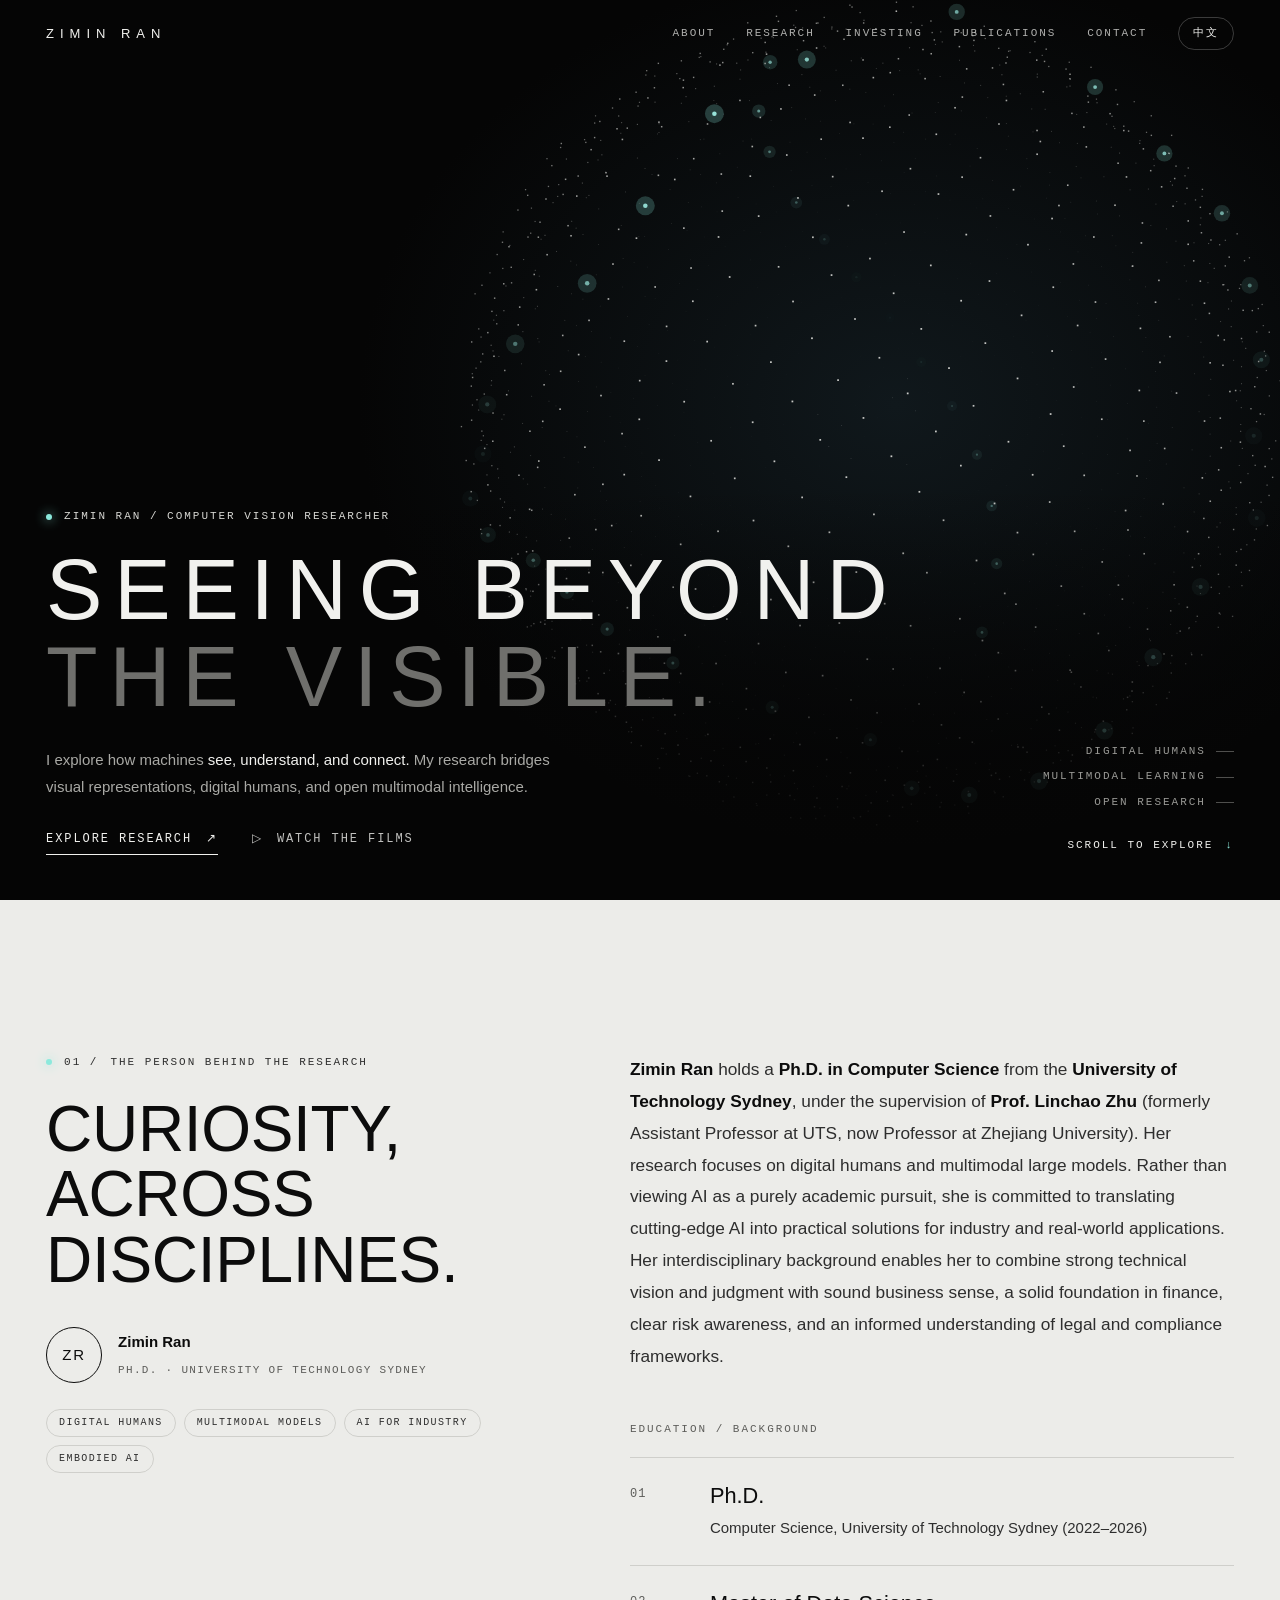
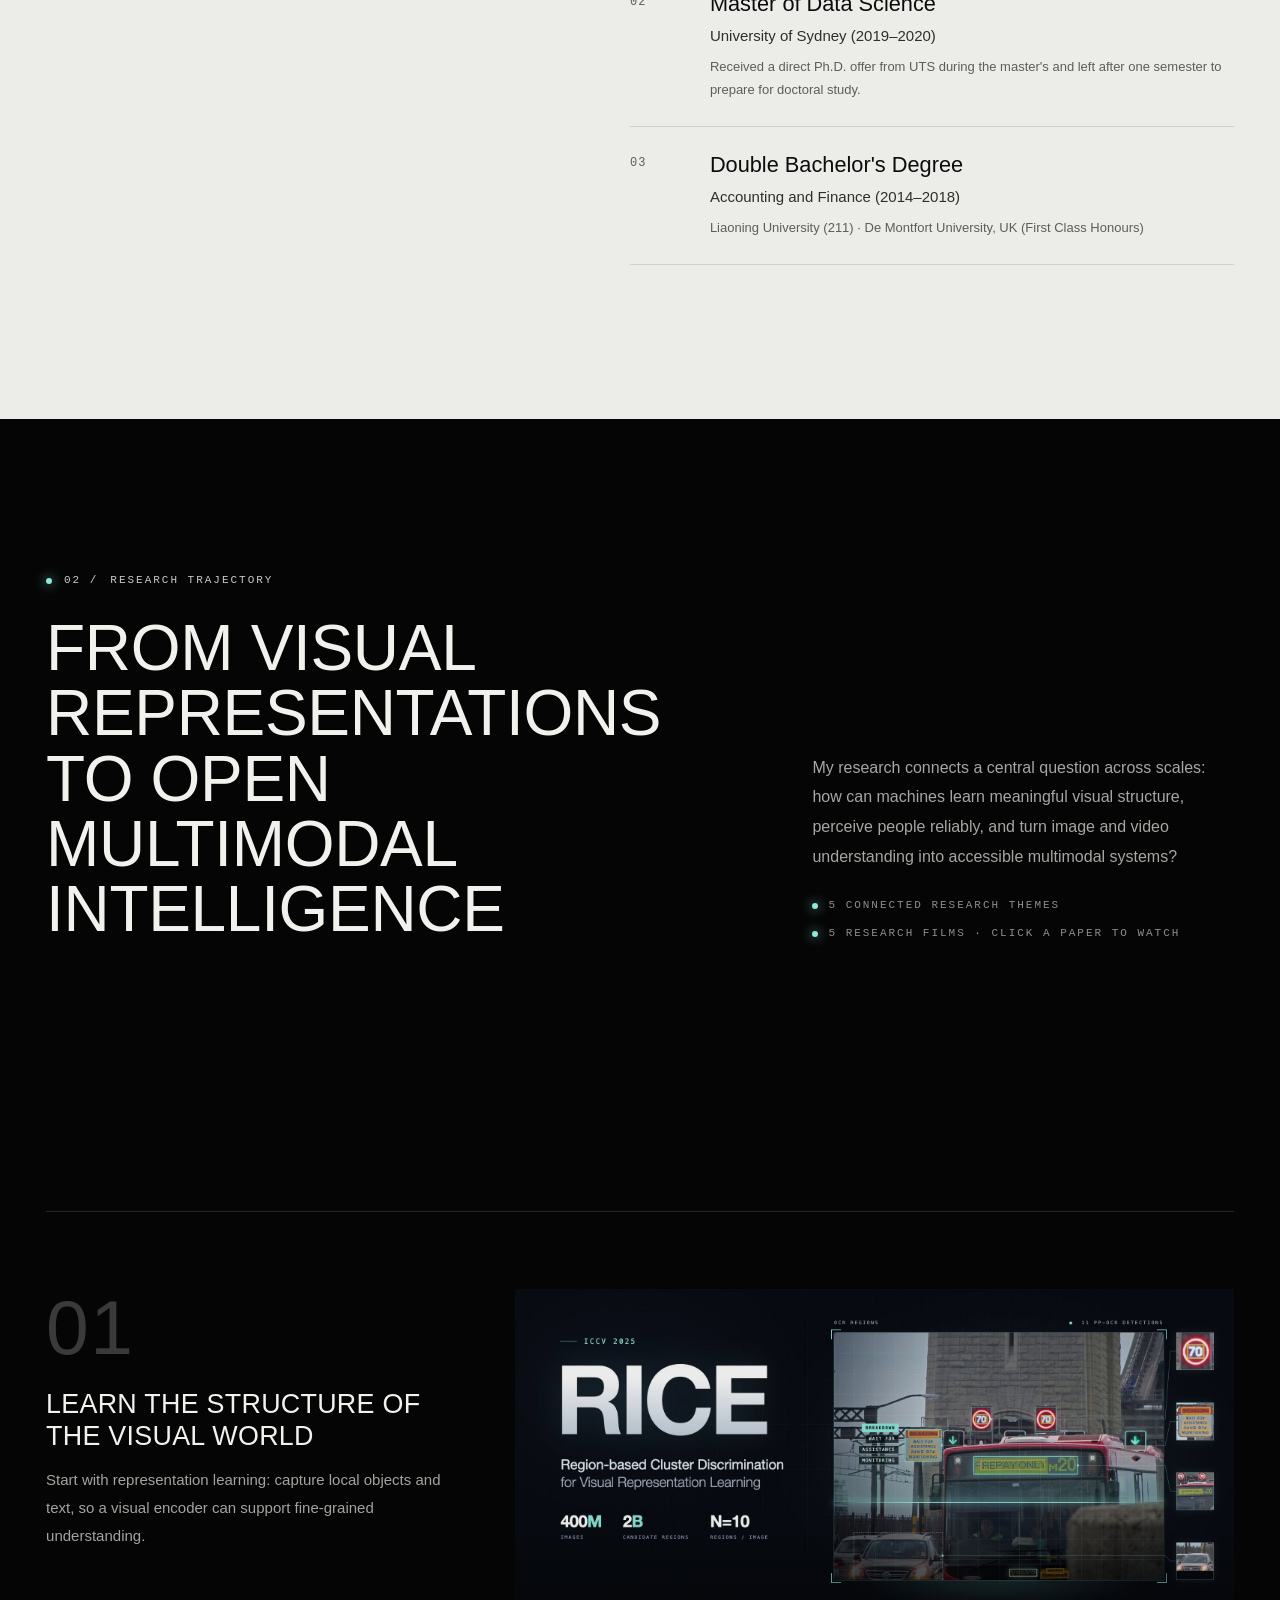
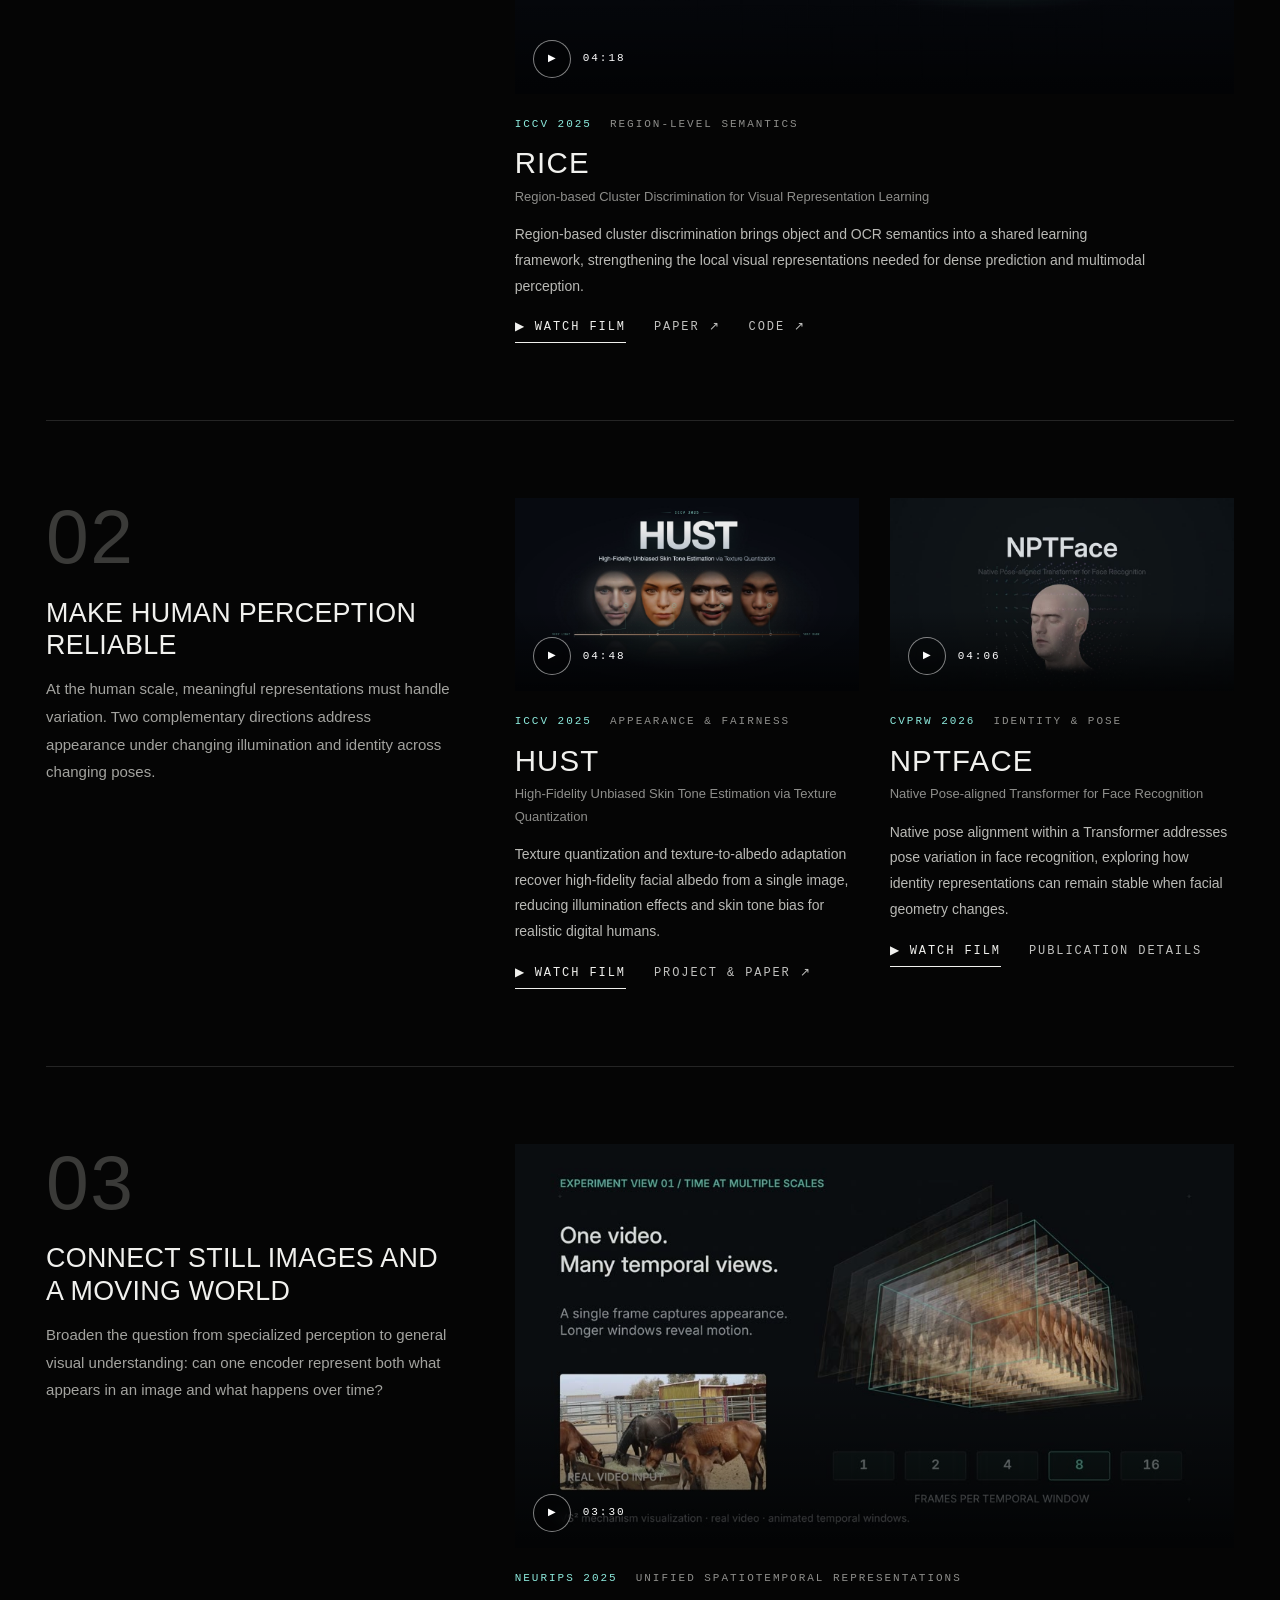
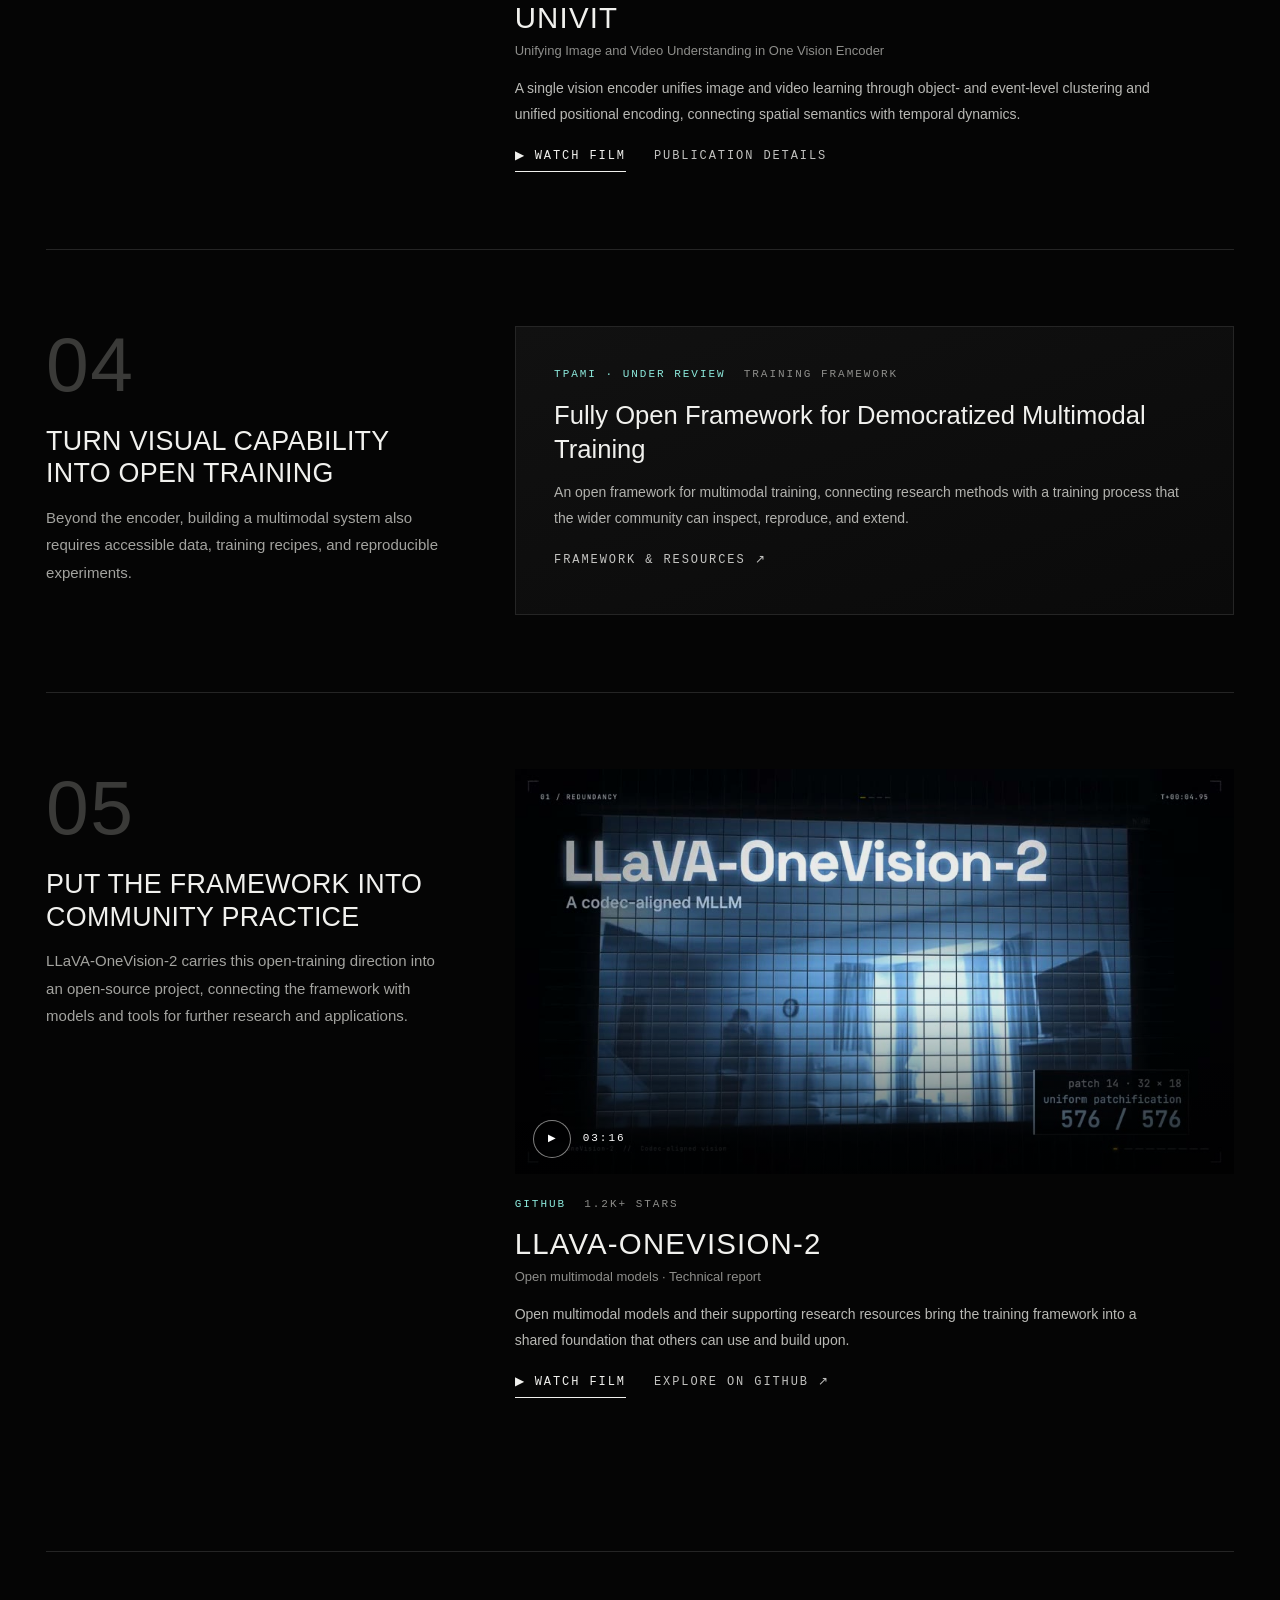
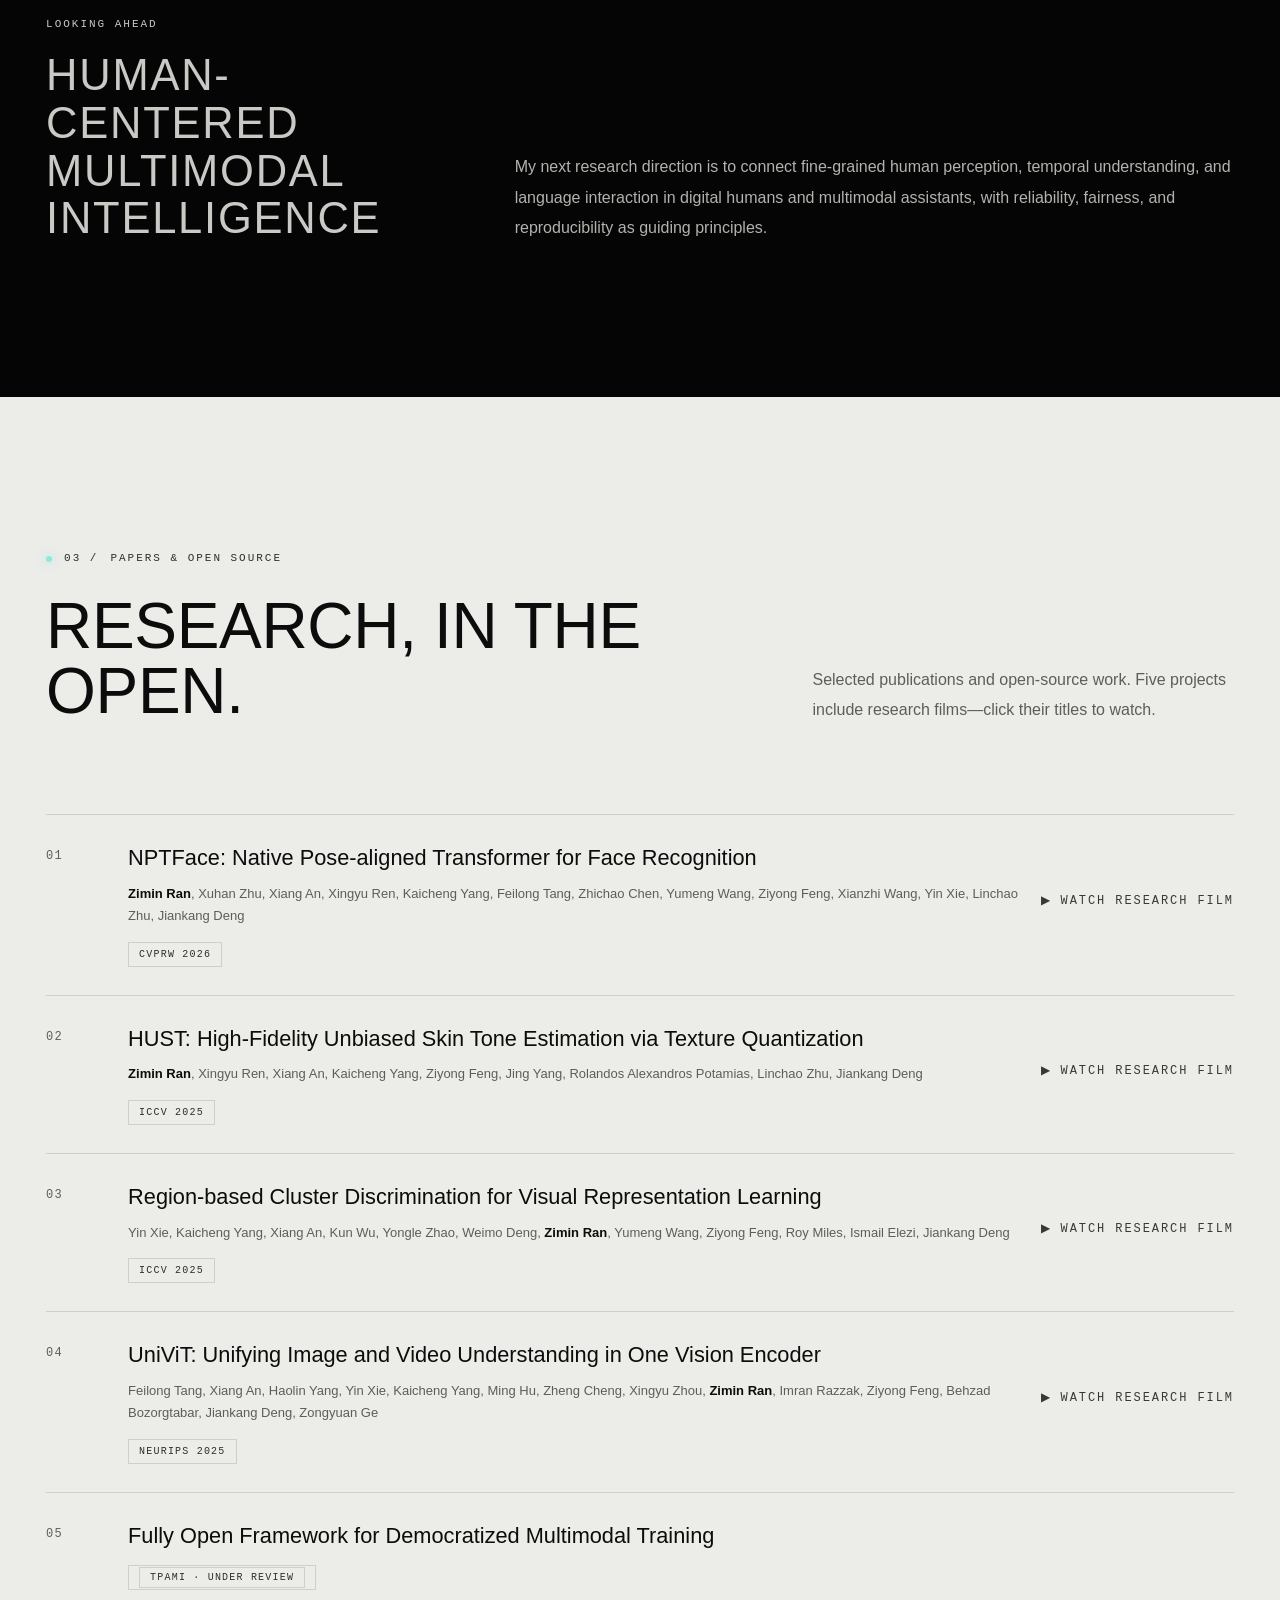
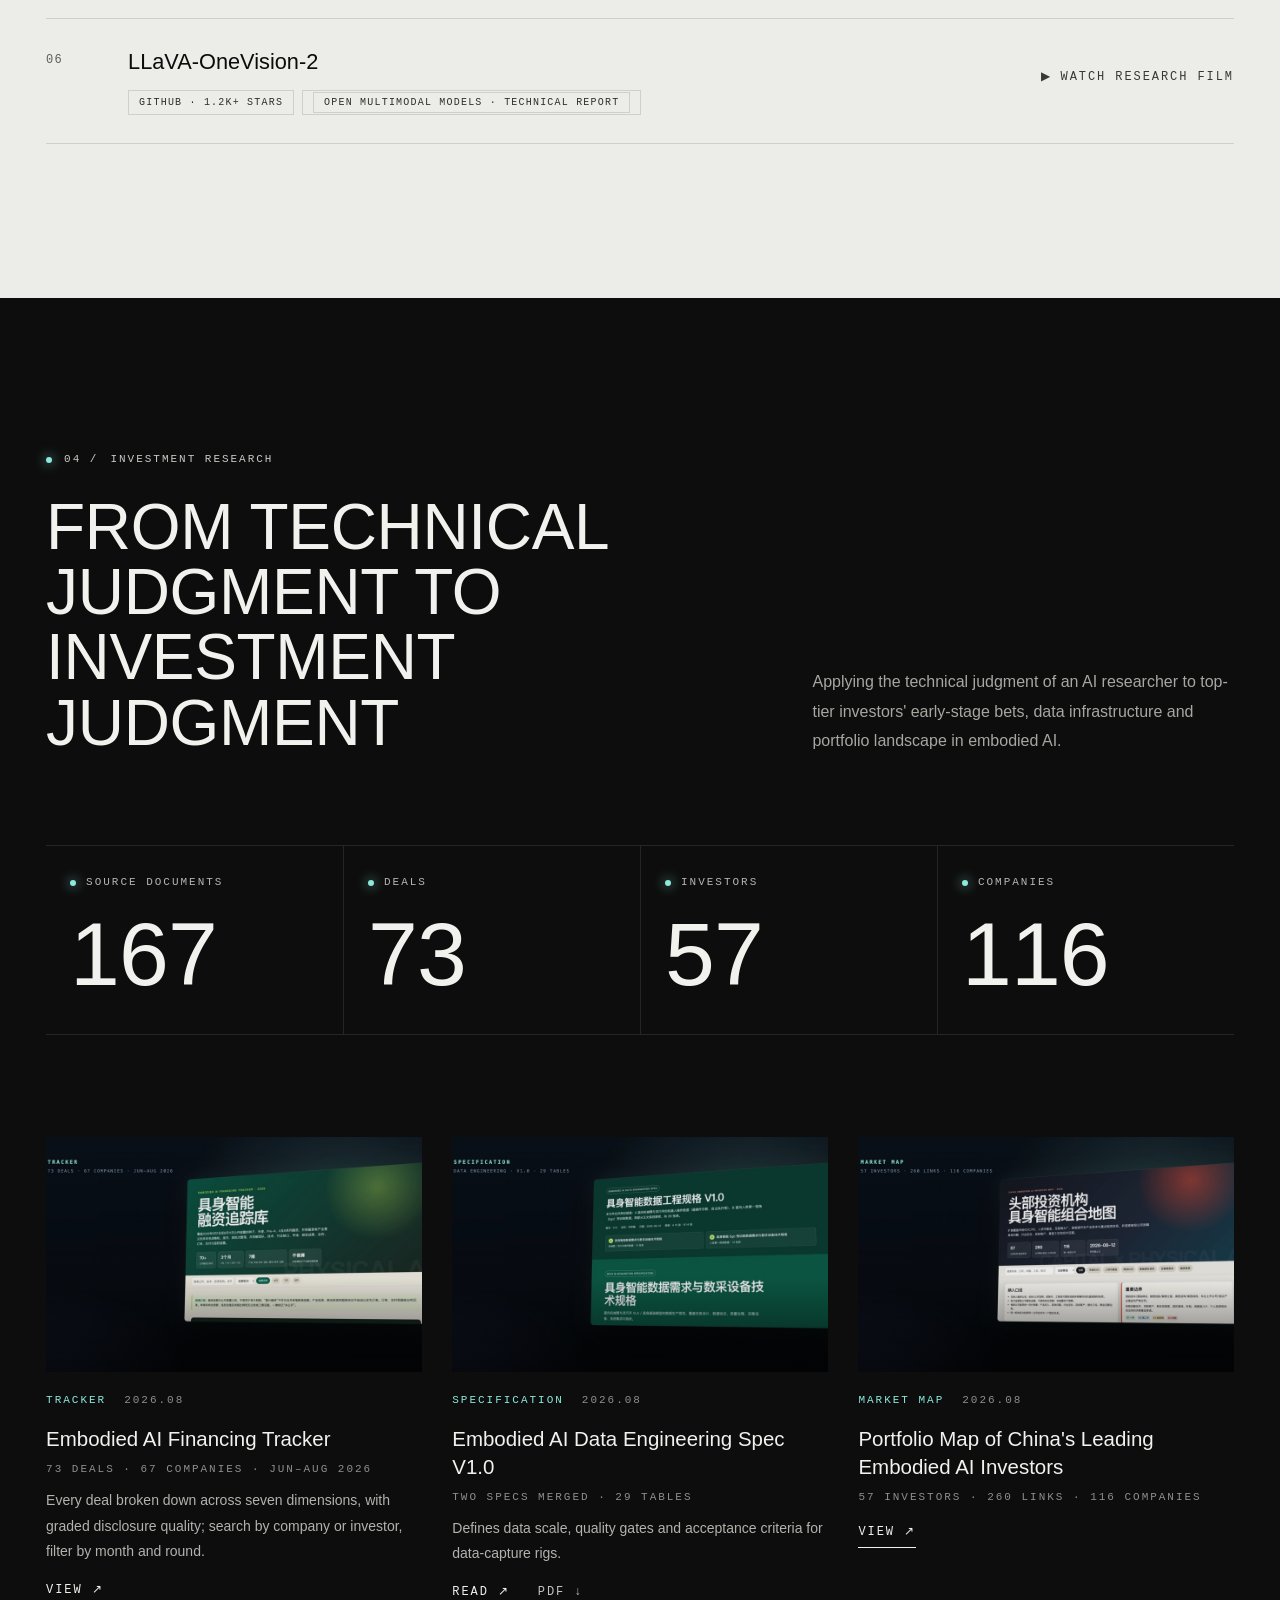
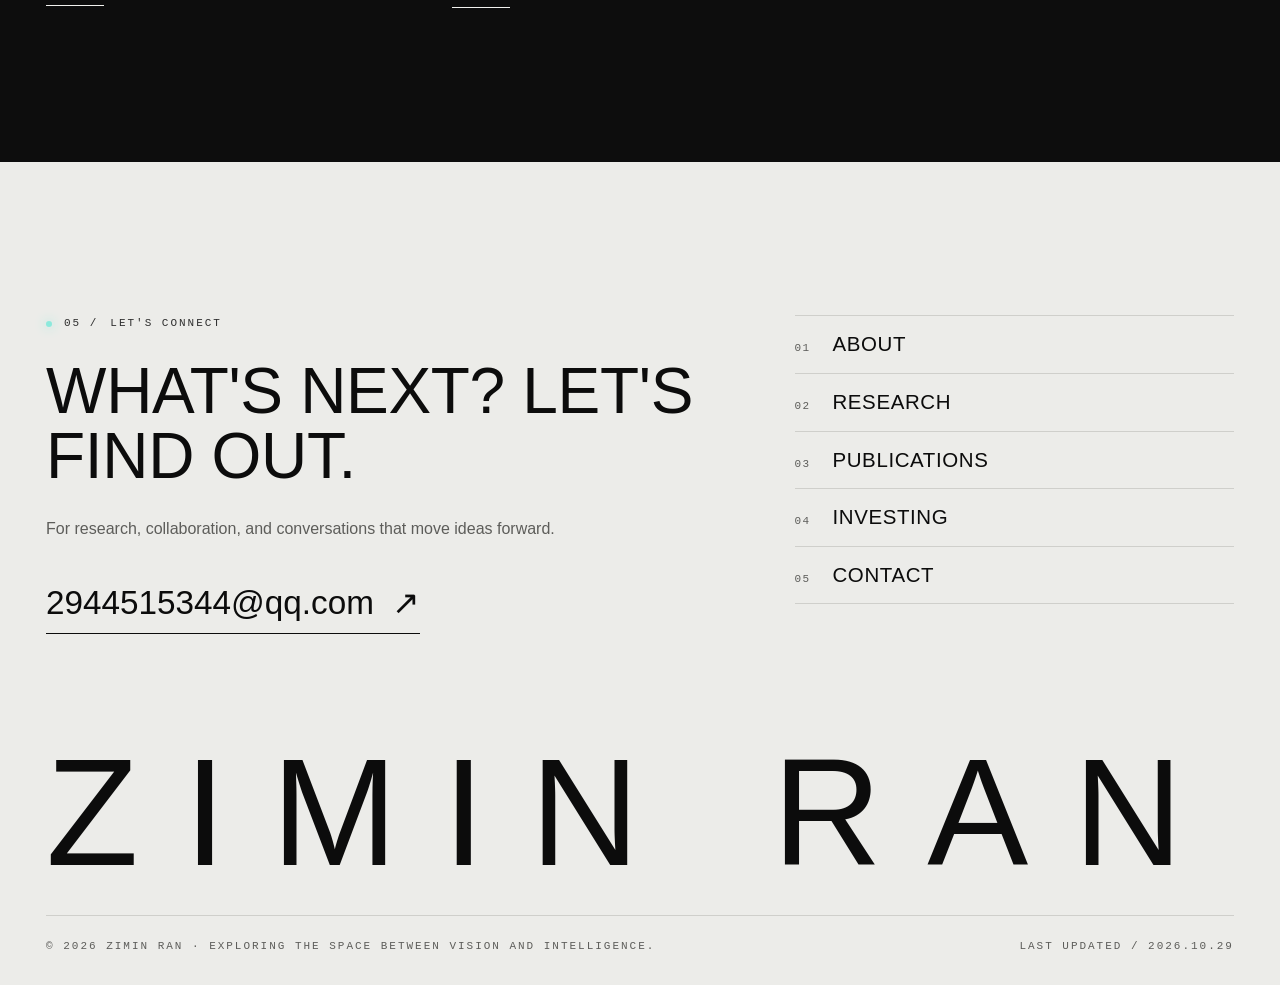
==== commit 5e2f0d8b: "Replace the financing report with the embodied AI financing tracker" ====
--- a/index.html
+++ b/index.html
@@ -263,12 +263,12 @@
       </div>
       <div class="works">
         <article class="work reveal">
-          <a class="cover" href="research/embodied-ai-2026h2.html" target="_blank" rel="noopener" aria-label="Read the report / 阅读报告全文"><img src="assets/research/embodied-ai-2026h2.jpg?v=3" width="960" height="540" loading="lazy" decoding="async" alt="Cover of the China embodied AI early-stage financing report, June–August 2026"></a>
-          <div class="film-meta label" style="margin-top:20px"><span class="venue"><span class="lang-en">Report</span><span class="lang-zh">研究报告</span></span><span>2026.10</span></div>
-          <h4><span class="lang-en">China Embodied AI Early-Stage Financing Watch, Jun–Aug 2026</span><span class="lang-zh">2026 年 6–8 月中国具身智能早期融资观察</span></h4>
-          <div class="metric label"><span class="lang-en">73 early-stage deals by top-tier investors · 67 companies</span><span class="lang-zh">头部资本 73 笔早期直投 · 67 家公司</span></div>
-          <p><span class="lang-en">Breaks the deals down by segment, stage and round size, and maps how 57 leading investors build their portfolios.</span><span class="lang-zh">按环节、轮次与单轮金额拆解这些交易，并梳理 57 家头部机构的组合结构。</span></p>
-          <div class="film-links"><a class="arrow-link" href="research/embodied-ai-2026h2.html" target="_blank" rel="noopener"><span class="lang-en">Read the report ↗</span><span class="lang-zh">阅读全文 ↗</span></a><a class="arrow-link ghost" href="assets/research/embodied-ai-2026h2.pdf" download><span class="lang-en">Download PDF ↓</span><span class="lang-zh">下载 PDF ↓</span></a></div>
+          <a class="cover" href="research/embodied-financing-tracker-2026.html" target="_blank" rel="noopener" aria-label="Open the financing tracker / 打开融资追踪库"><img src="assets/research/embodied-financing-tracker-2026.jpg" width="960" height="540" loading="lazy" decoding="async" alt="Header of the embodied AI financing tracker, June–August 2026"></a>
+          <div class="film-meta label" style="margin-top:20px"><span class="venue"><span class="lang-en">Tracker</span><span class="lang-zh">追踪库</span></span><span>2026.08</span></div>
+          <h4><span class="lang-en">Embodied AI Financing Tracker</span><span class="lang-zh">具身智能融资追踪库</span></h4>
+          <div class="metric label"><span class="lang-en">73 deals · 67 companies · Jun–Aug 2026</span><span class="lang-zh">73 笔融资 · 67 家公司 · 2026 年 6–8 月</span></div>
+          <p><span class="lang-en">Every deal broken down across seven dimensions, with graded disclosure quality; search by company or investor, filter by month and round.</span><span class="lang-zh">逐笔七维拆解并标注披露质量，可按公司、机构检索，按月份与轮次筛选。</span></p>
+          <div class="film-links"><a class="arrow-link" href="research/embodied-financing-tracker-2026.html" target="_blank" rel="noopener"><span class="lang-en">View ↗</span><span class="lang-zh">查看 ↗</span></a></div>
         </article>
         <article class="work reveal" style="--d:100ms">
           <a class="cover" href="research/embodied-data-spec-v1.html" target="_blank" rel="noopener" aria-label="Read the data engineering spec / 阅读数据工程规格"><img src="assets/research/embodied-data-spec-v1.jpg" width="960" height="540" loading="lazy" decoding="async" alt="Cover of the embodied AI data engineering specification V1.0"></a>
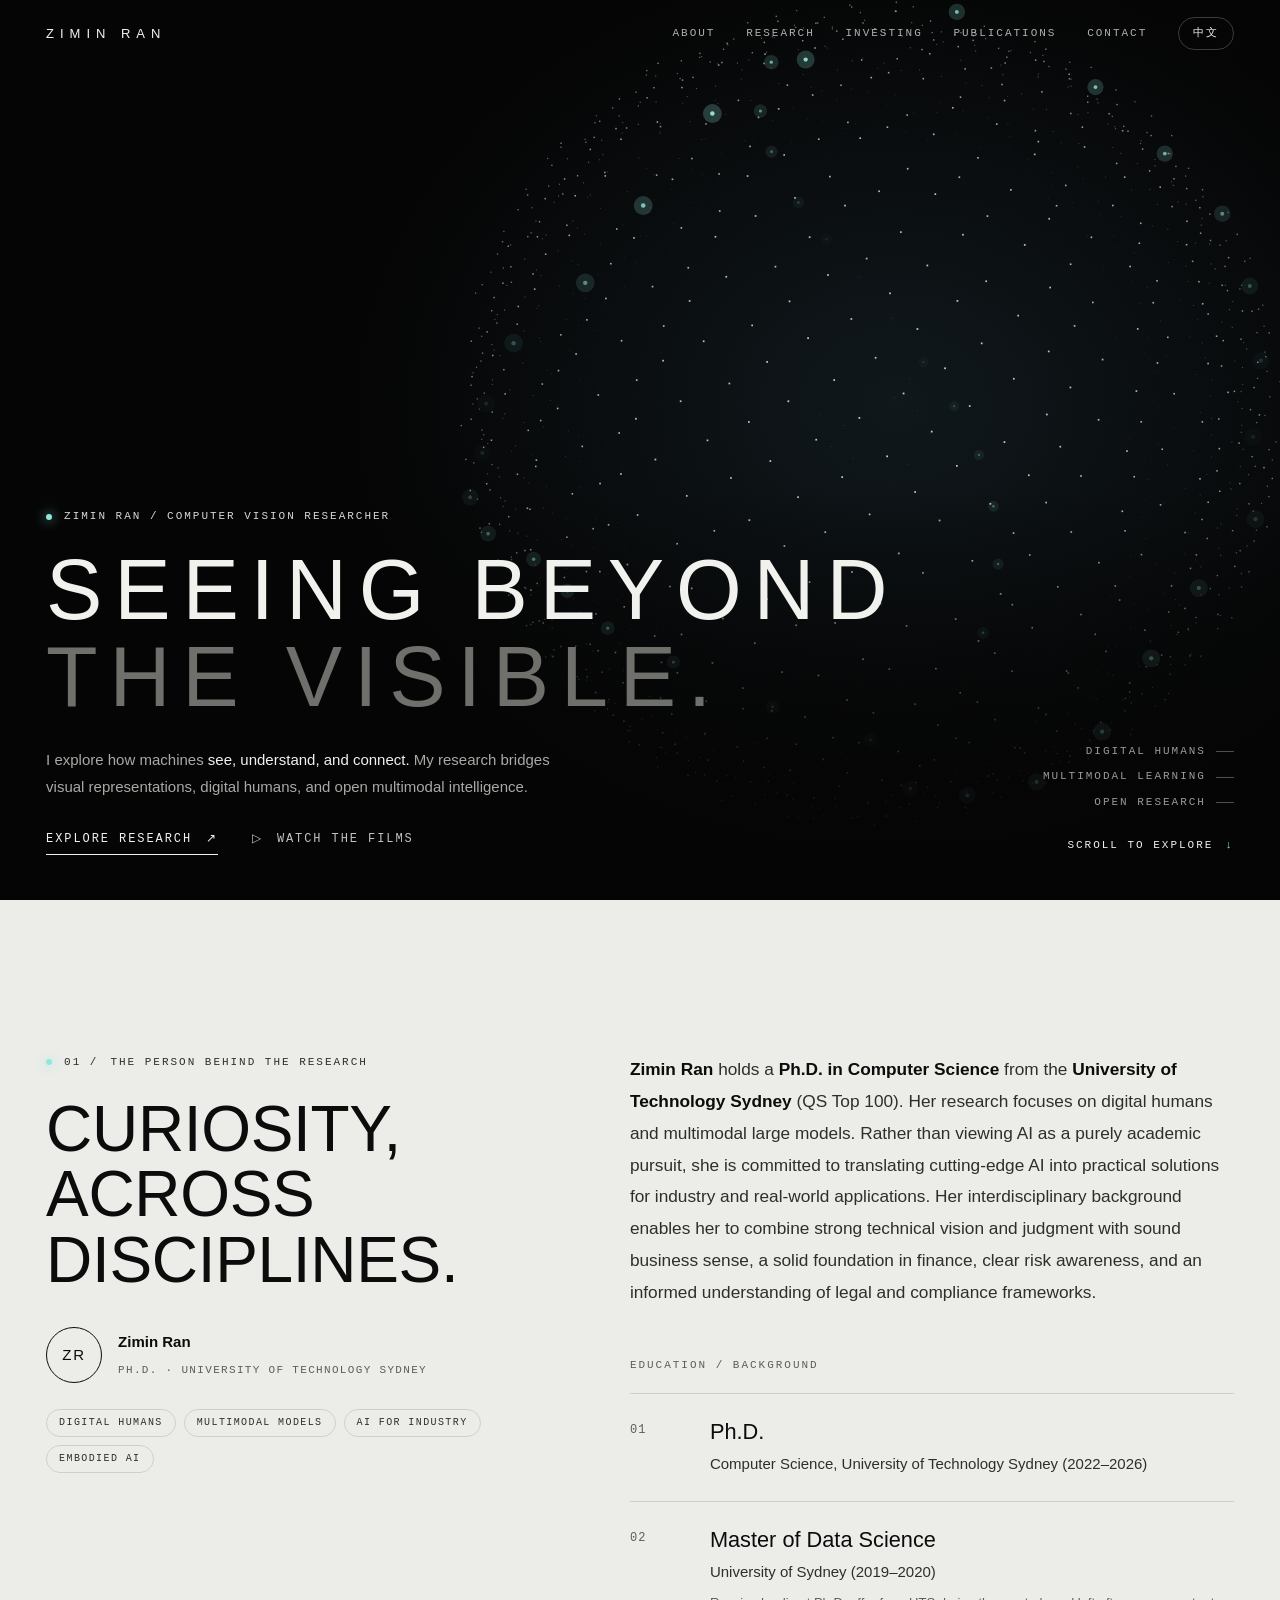
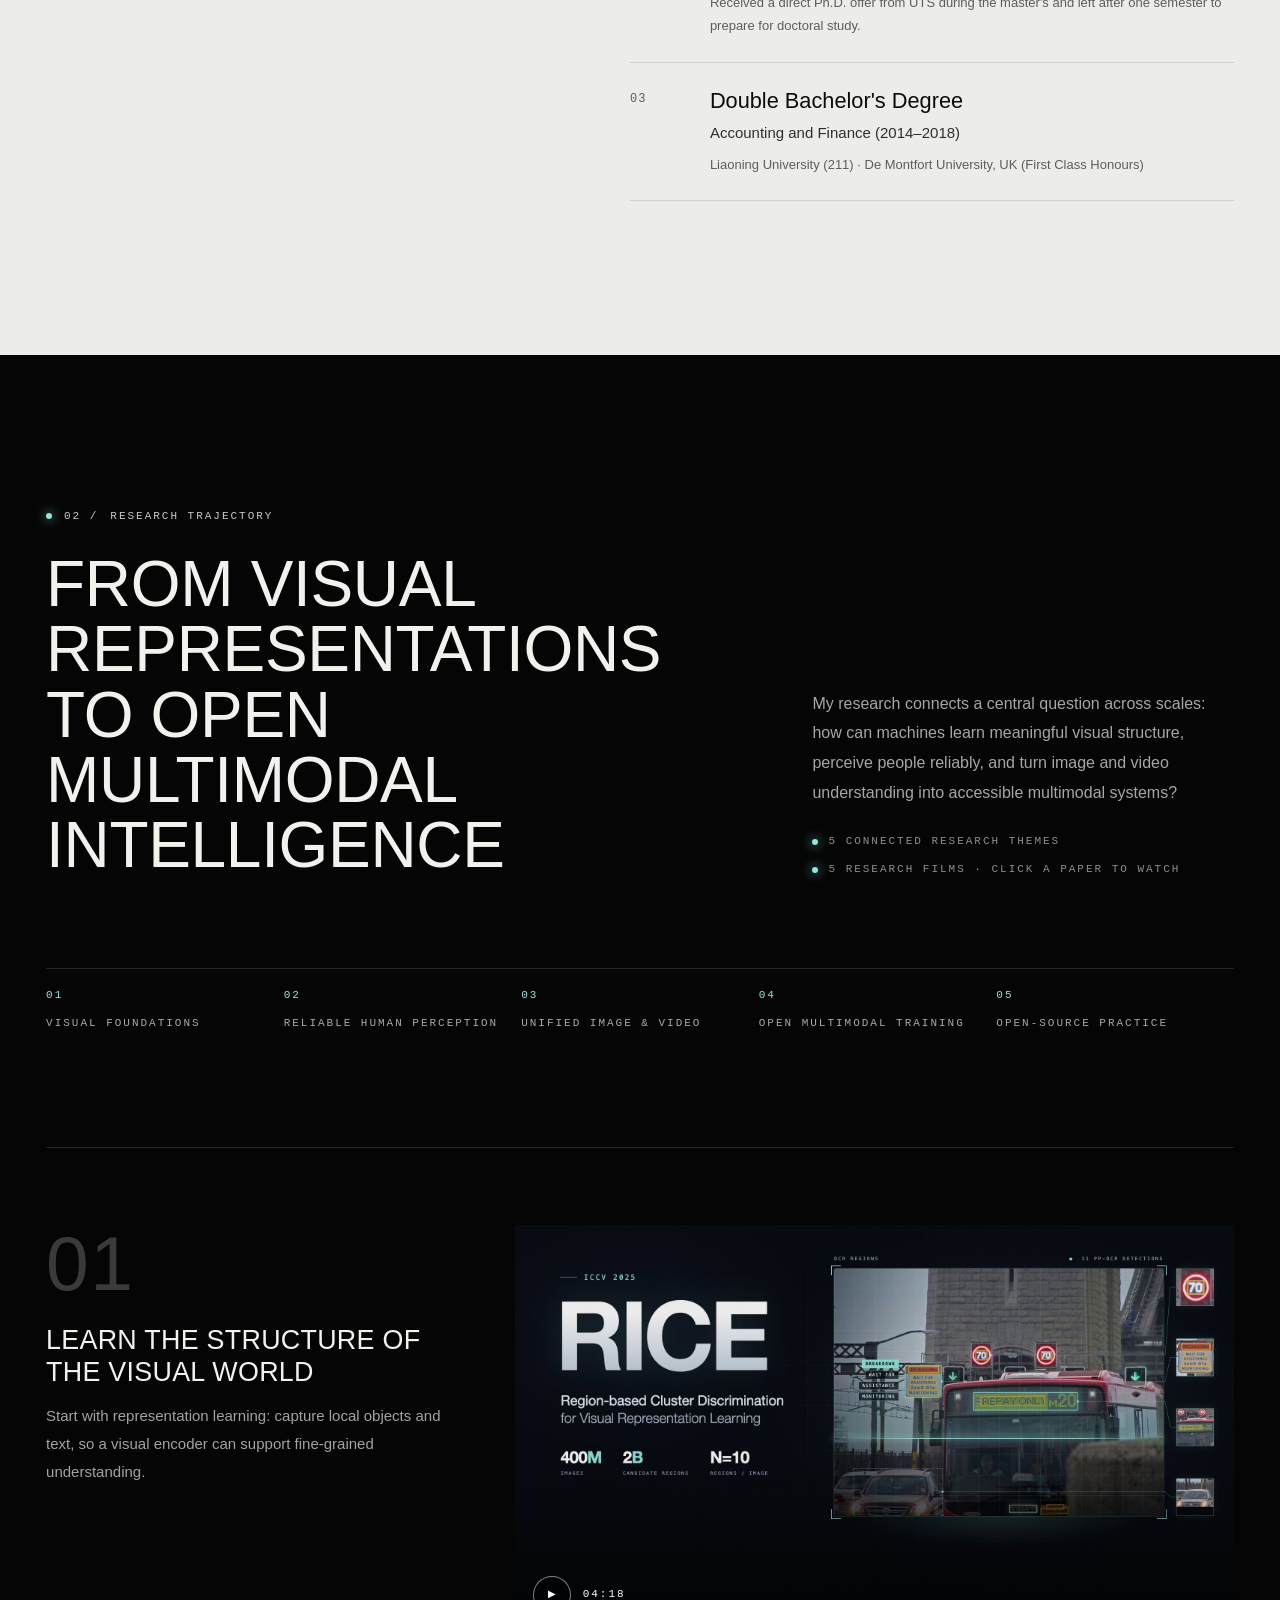
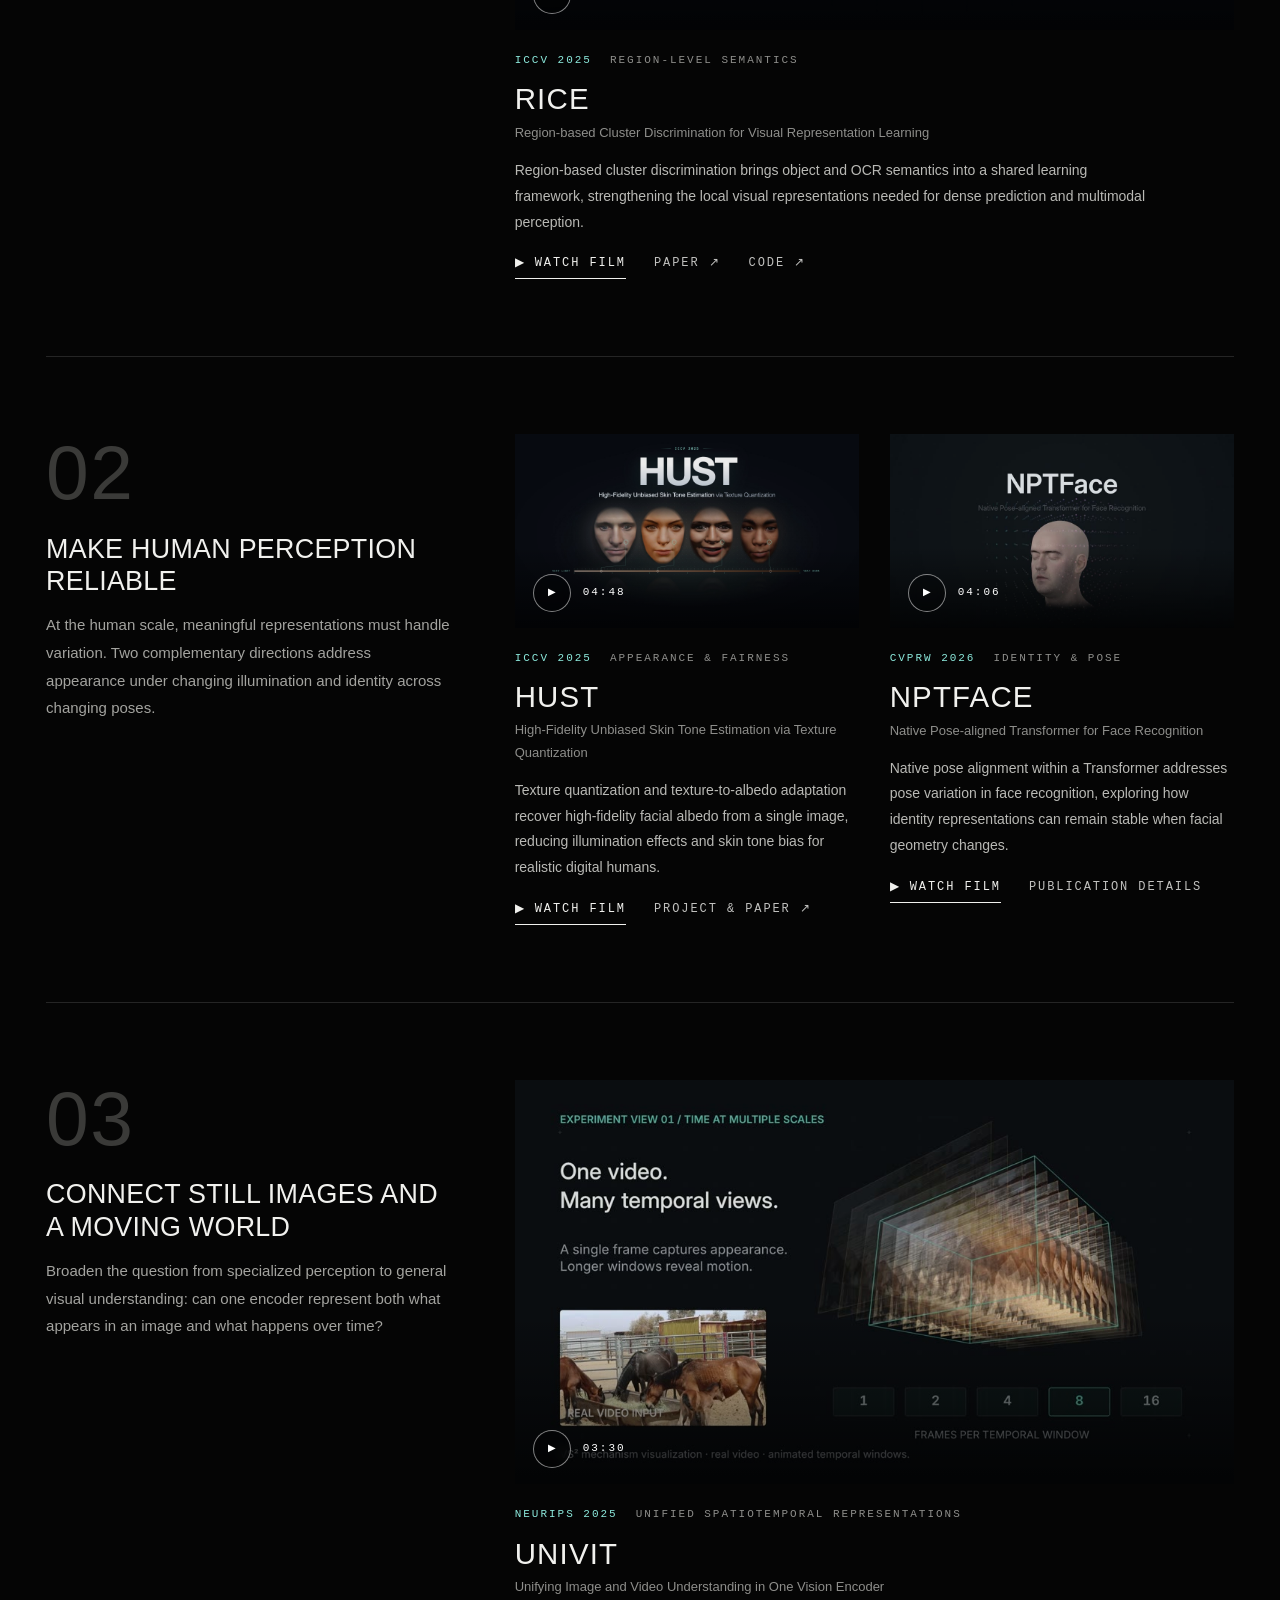
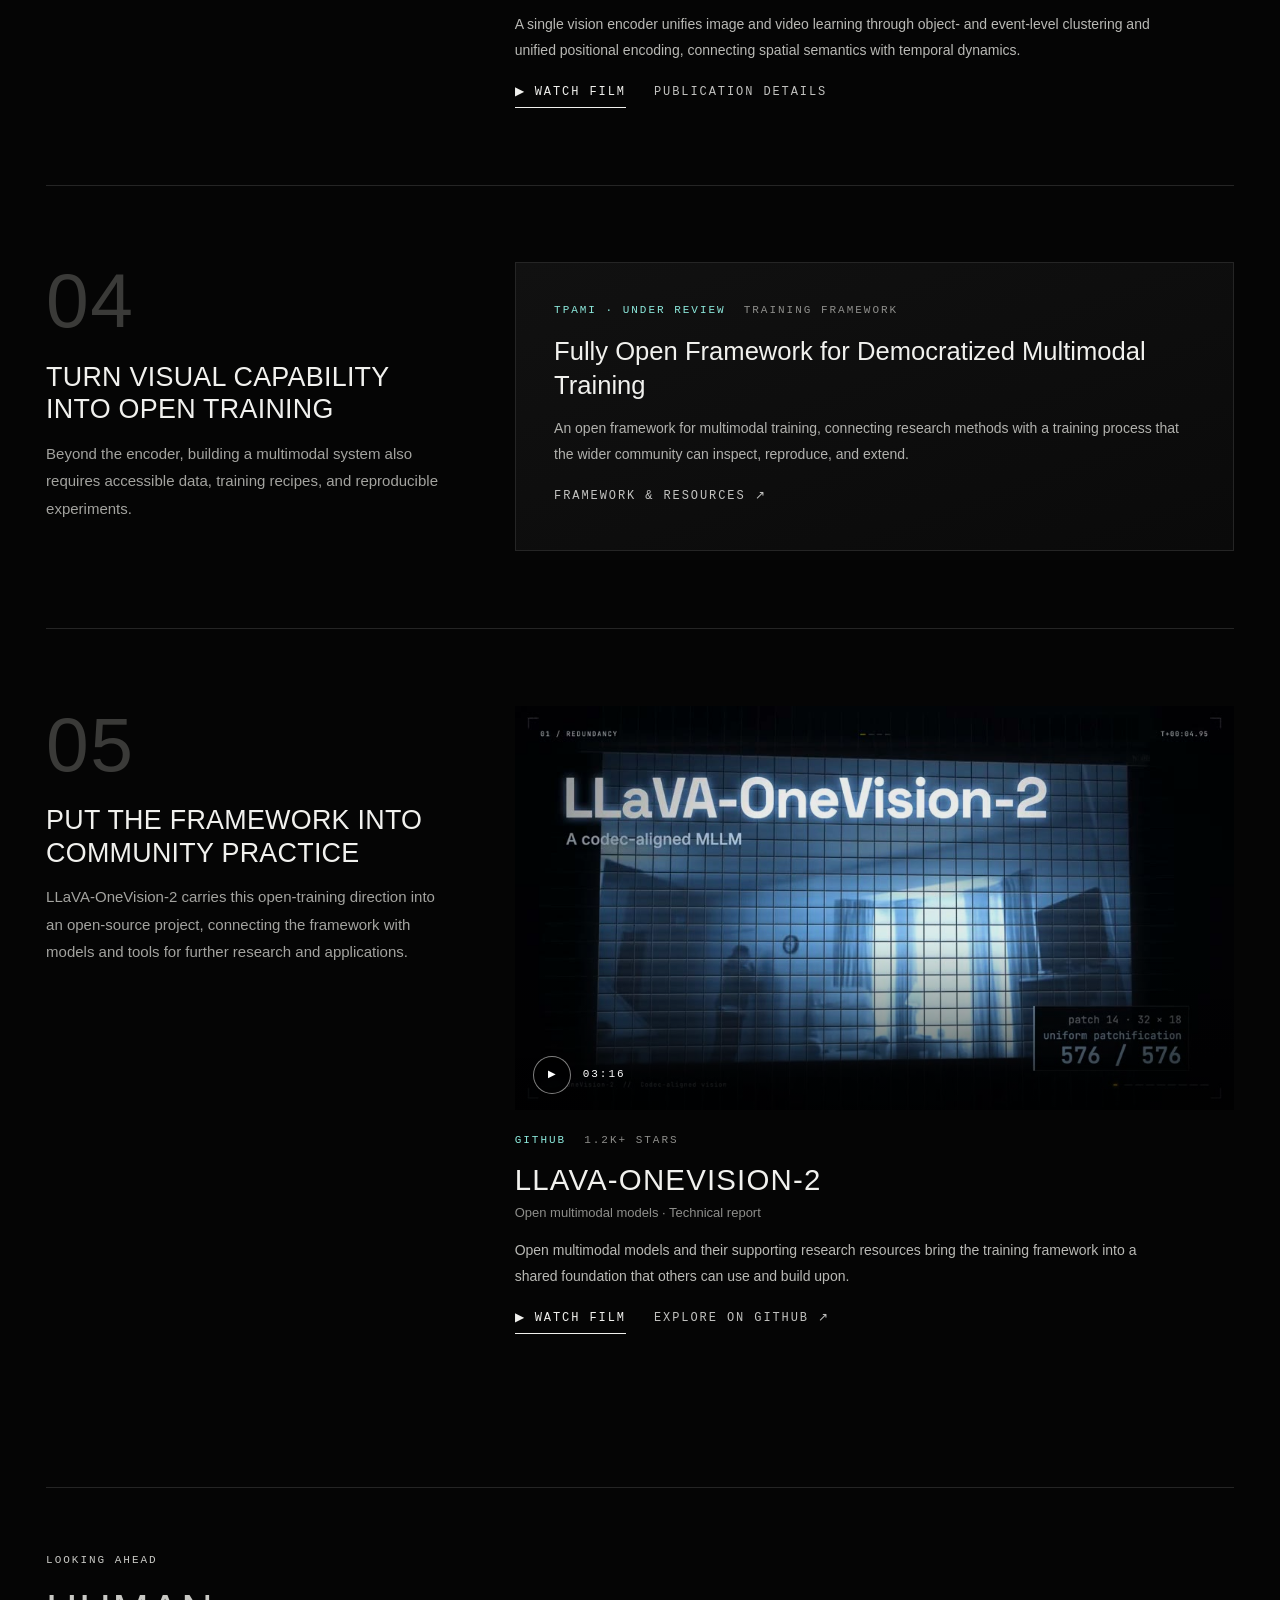
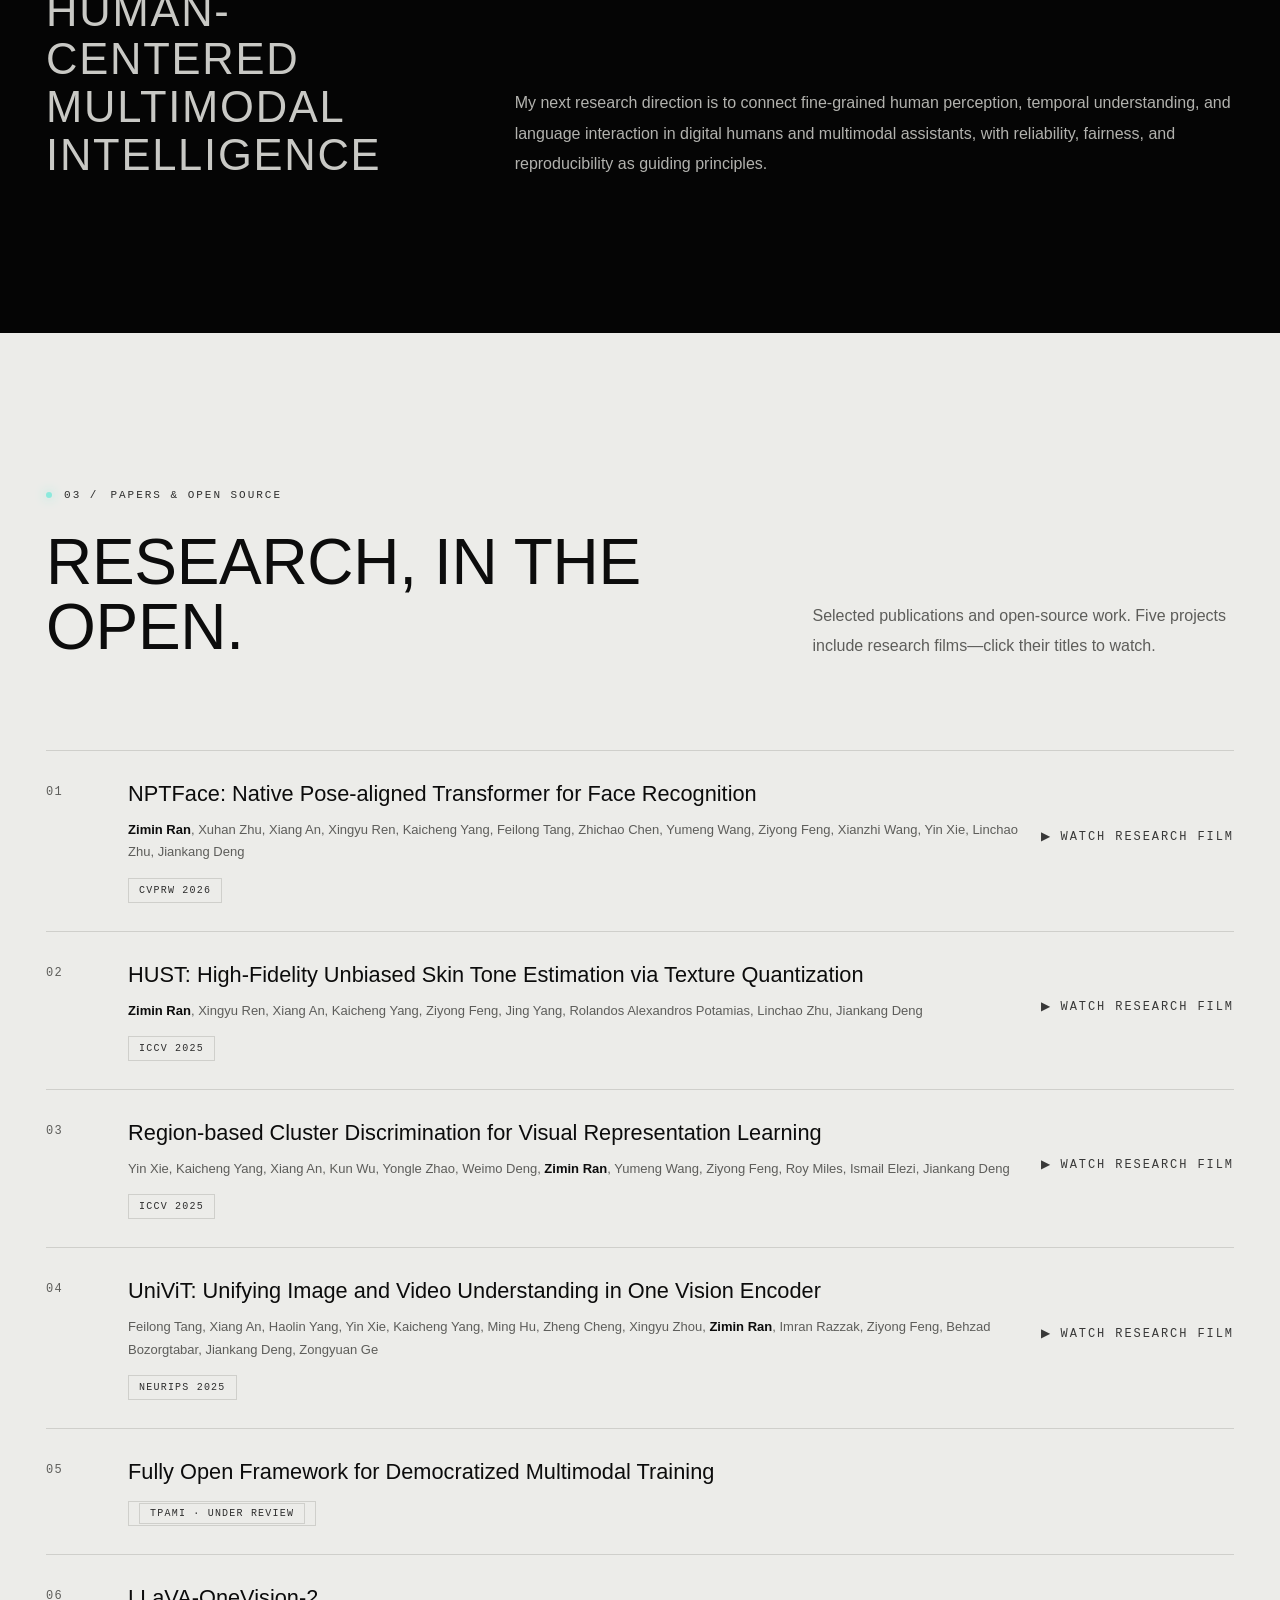
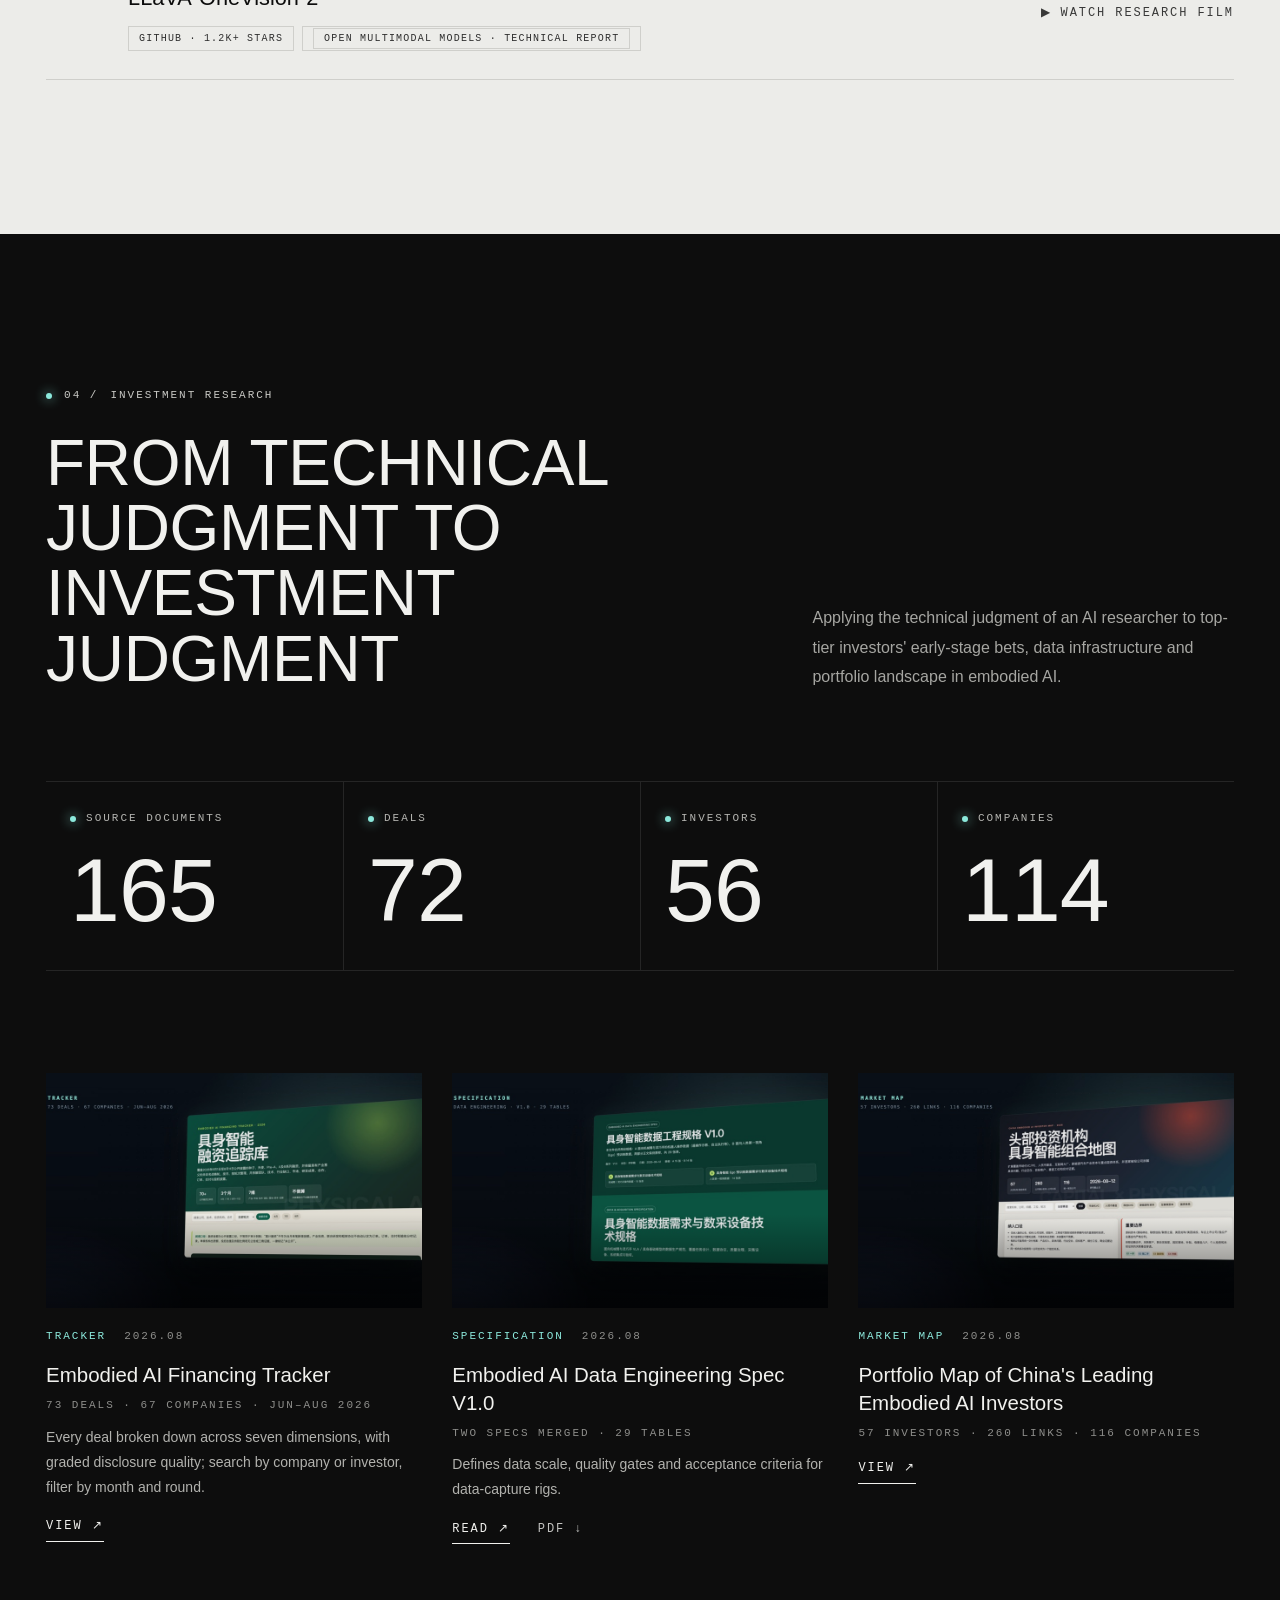
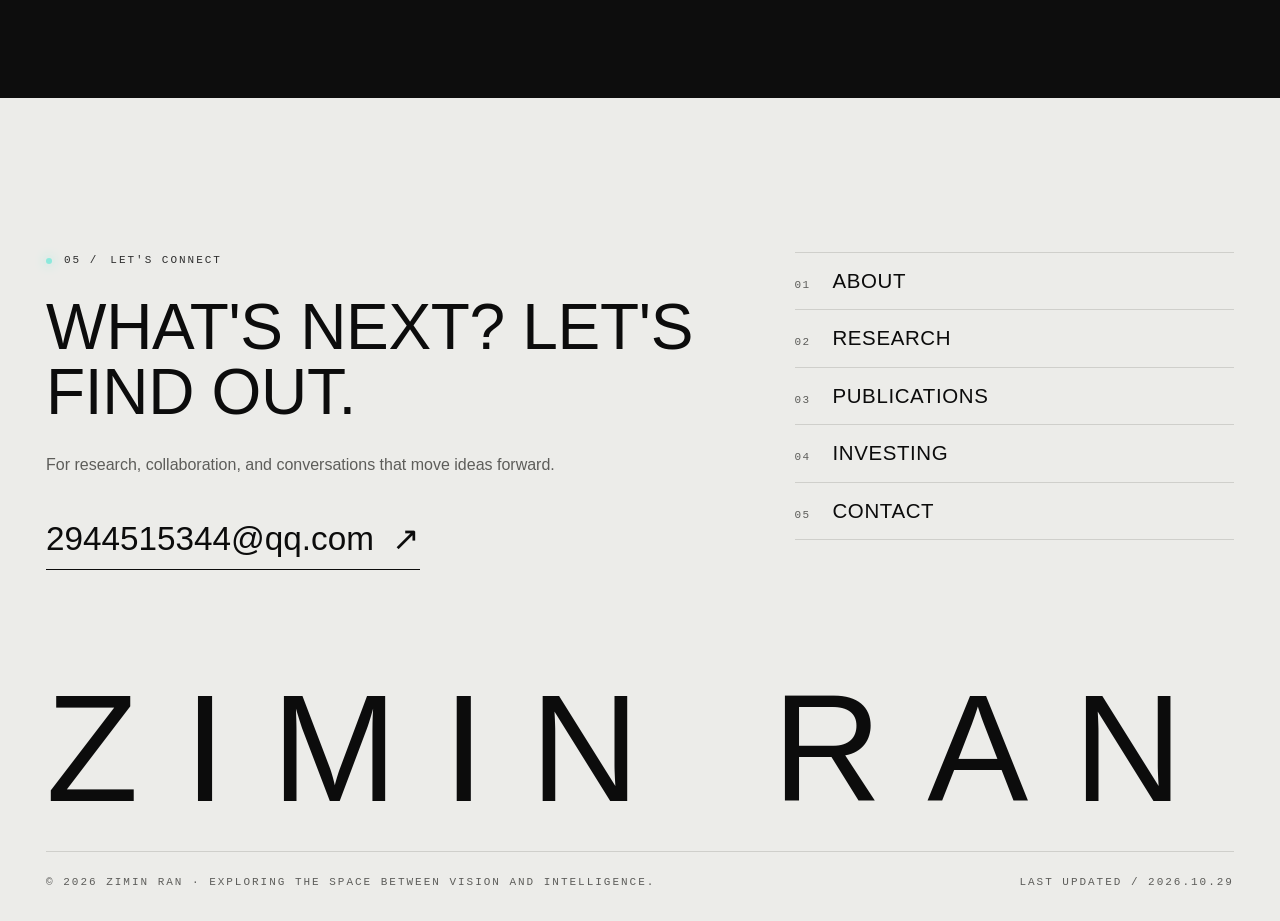
==== commit f23799f2: "About: drop supervisor line, note UTS is QS Top 100" ====
--- a/index.html
+++ b/index.html
@@ -70,8 +70,8 @@
           <div class="tags"><span>Digital Humans</span><span>Multimodal Models</span><span>AI for Industry</span><span class="lang-en">Embodied AI</span><span class="lang-zh">具身智能</span></div>
         </div>
         <div class="about-bio reveal">
-          <p class="lang-en"><b>Zimin Ran</b> holds a <b>Ph.D. in Computer Science</b> from the <b>University of Technology Sydney</b>, under the supervision of <b>Prof. Linchao Zhu</b> (formerly Assistant Professor at UTS, now Professor at Zhejiang University). Her research focuses on digital humans and multimodal large models. Rather than viewing AI as a purely academic pursuit, she is committed to translating cutting-edge AI into practical solutions for industry and real-world applications. Her interdisciplinary background enables her to combine strong technical vision and judgment with sound business sense, a solid foundation in finance, clear risk awareness, and an informed understanding of legal and compliance frameworks.</p>
-          <p class="lang-zh"><b>冉子民</b>，<b>悉尼科技大学</b>计算机科学<b>博士</b>，师从<b>朱霖潮教授</b>（原 UTS 助理教授，现浙江大学教授）。研究方向为数字人与多模态大模型。她不将 AI 视为纯粹的学术研究，而是致力于将前沿 AI 技术转化为产业和现实场景中的实际解决方案。她的跨学科背景使她兼具技术视野与判断力、扎实的金融基础、良好的商业敏感度、清晰的风险意识，以及对法律合规框架的深入理解。</p>
+          <p class="lang-en"><b>Zimin Ran</b> holds a <b>Ph.D. in Computer Science</b> from the <b>University of Technology Sydney</b> (QS Top 100). Her research focuses on digital humans and multimodal large models. Rather than viewing AI as a purely academic pursuit, she is committed to translating cutting-edge AI into practical solutions for industry and real-world applications. Her interdisciplinary background enables her to combine strong technical vision and judgment with sound business sense, a solid foundation in finance, clear risk awareness, and an informed understanding of legal and compliance frameworks.</p>
+          <p class="lang-zh"><b>冉子民</b>，<b>悉尼科技大学</b>（QS 世界排名前 100）计算机科学<b>博士</b>。研究方向为数字人与多模态大模型。她不将 AI 视为纯粹的学术研究，而是致力于将前沿 AI 技术转化为产业和现实场景中的实际解决方案。她的跨学科背景使她兼具技术视野与判断力、扎实的金融基础、良好的商业敏感度、清晰的风险意识，以及对法律合规框架的深入理解。</p>
           <div class="rows-title label" style="margin-top:48px"><span class="lang-en">Education / Background</span><span class="lang-zh">教育经历 / 学术背景</span></div>
           <ol class="rows">
             <li><span class="n">01</span><div><b><span class="lang-en">Ph.D.</span><span class="lang-zh">博士</span></b><span class="meta"><span class="lang-en">Computer Science, University of Technology Sydney (2022–2026)</span><span class="lang-zh">计算机科学，悉尼科技大学（2022–2026）</span></span></div></li>
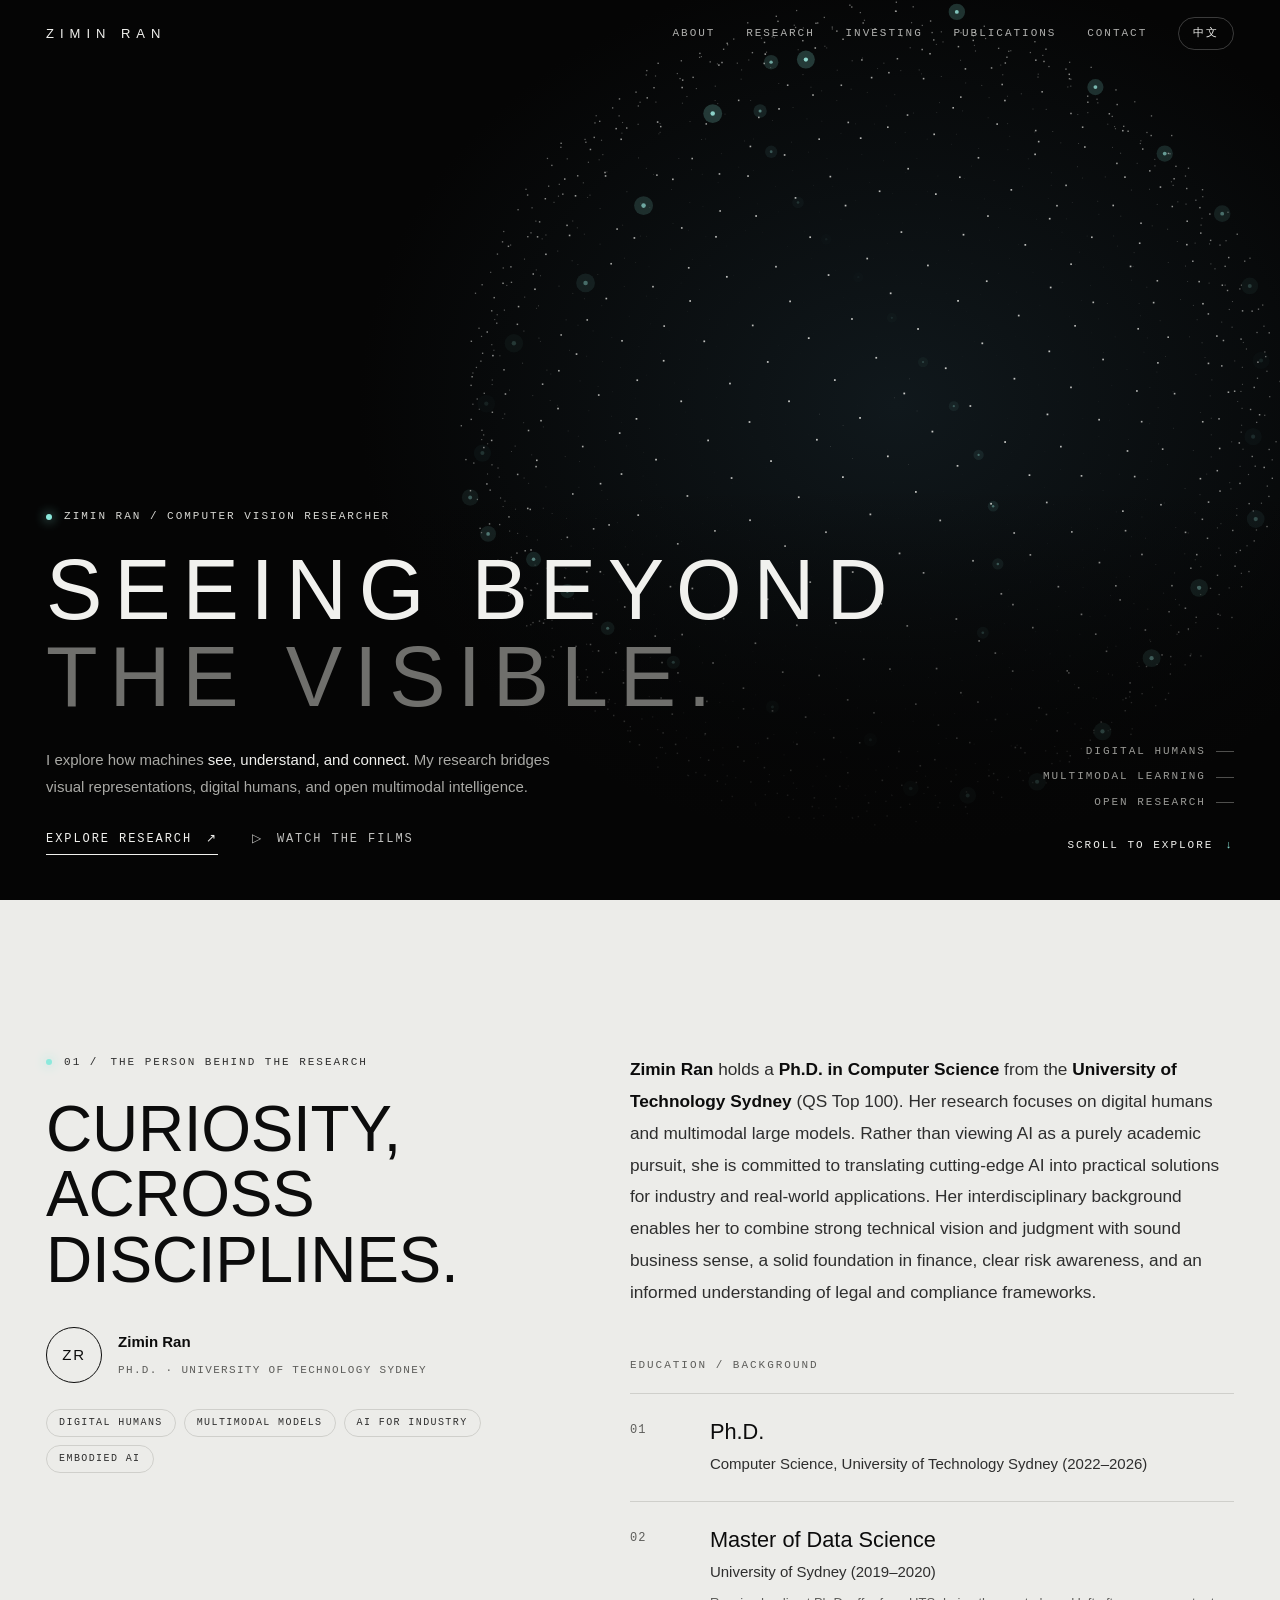
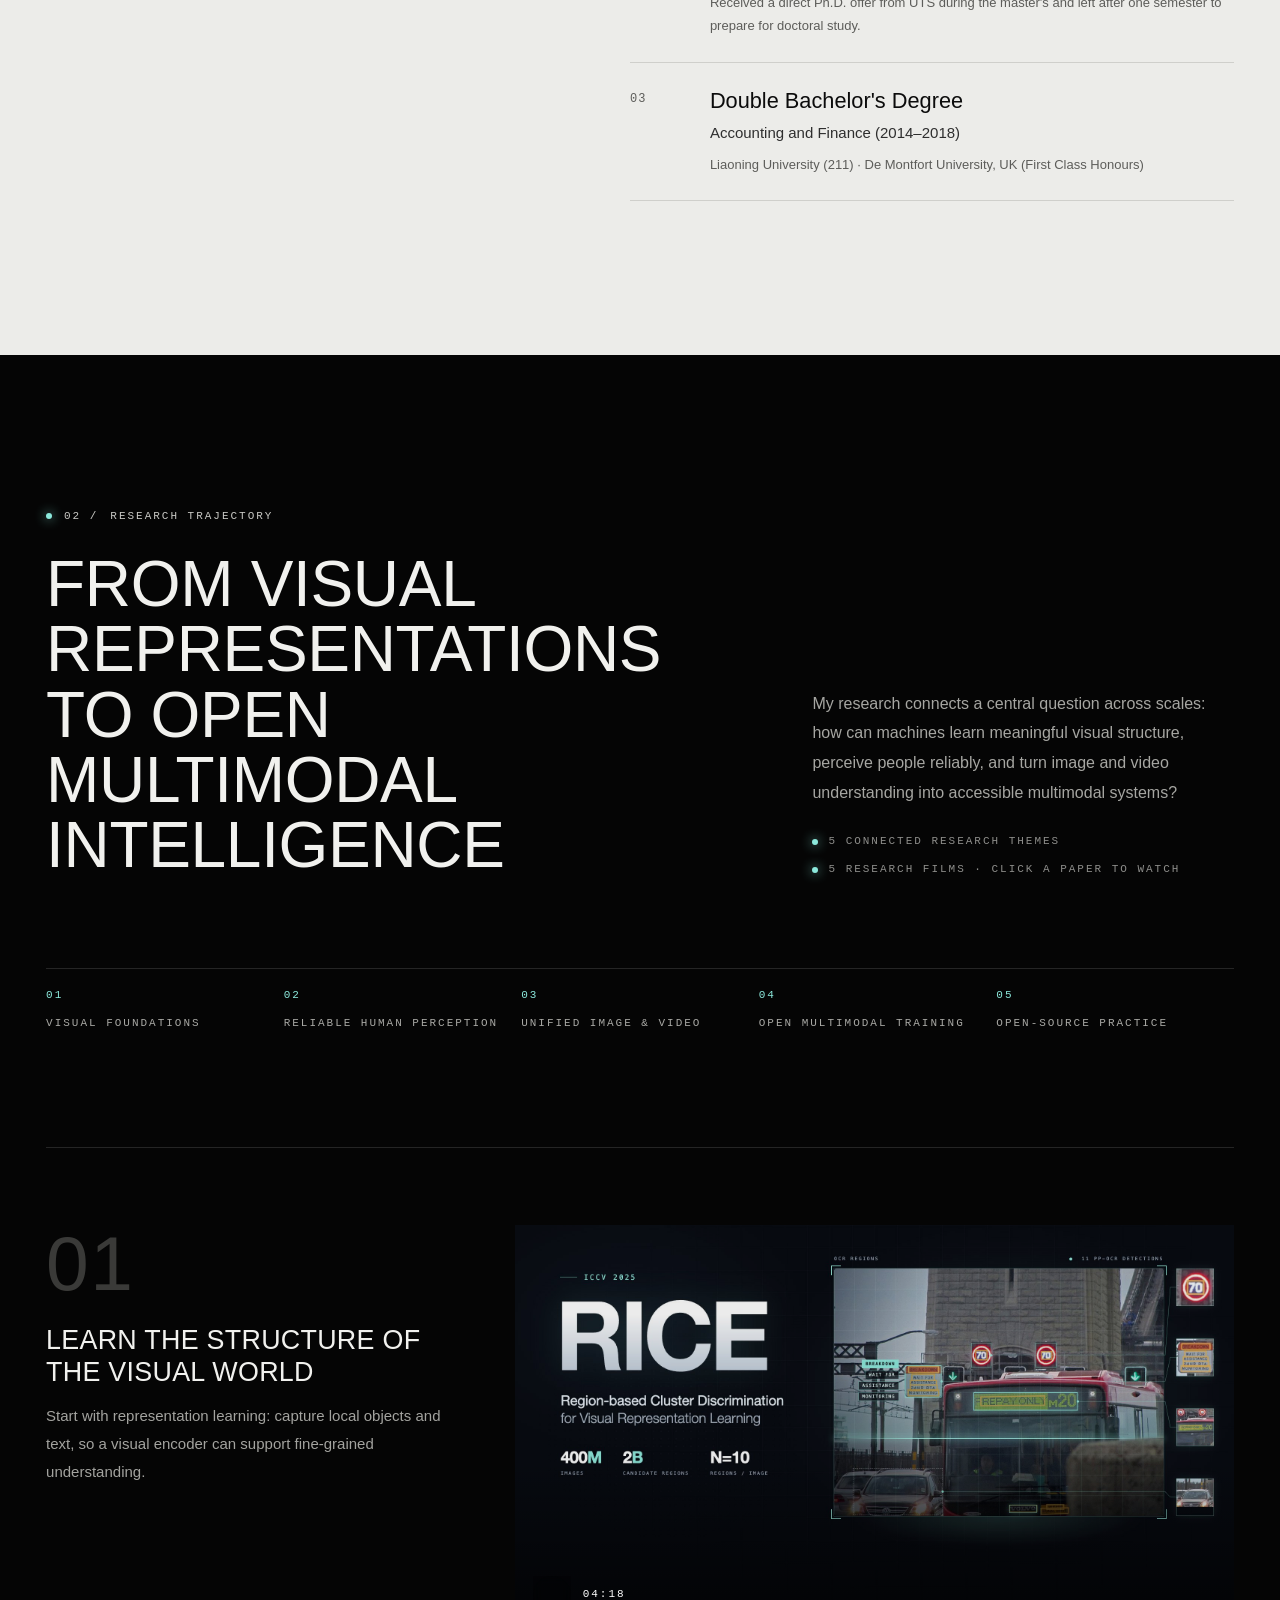
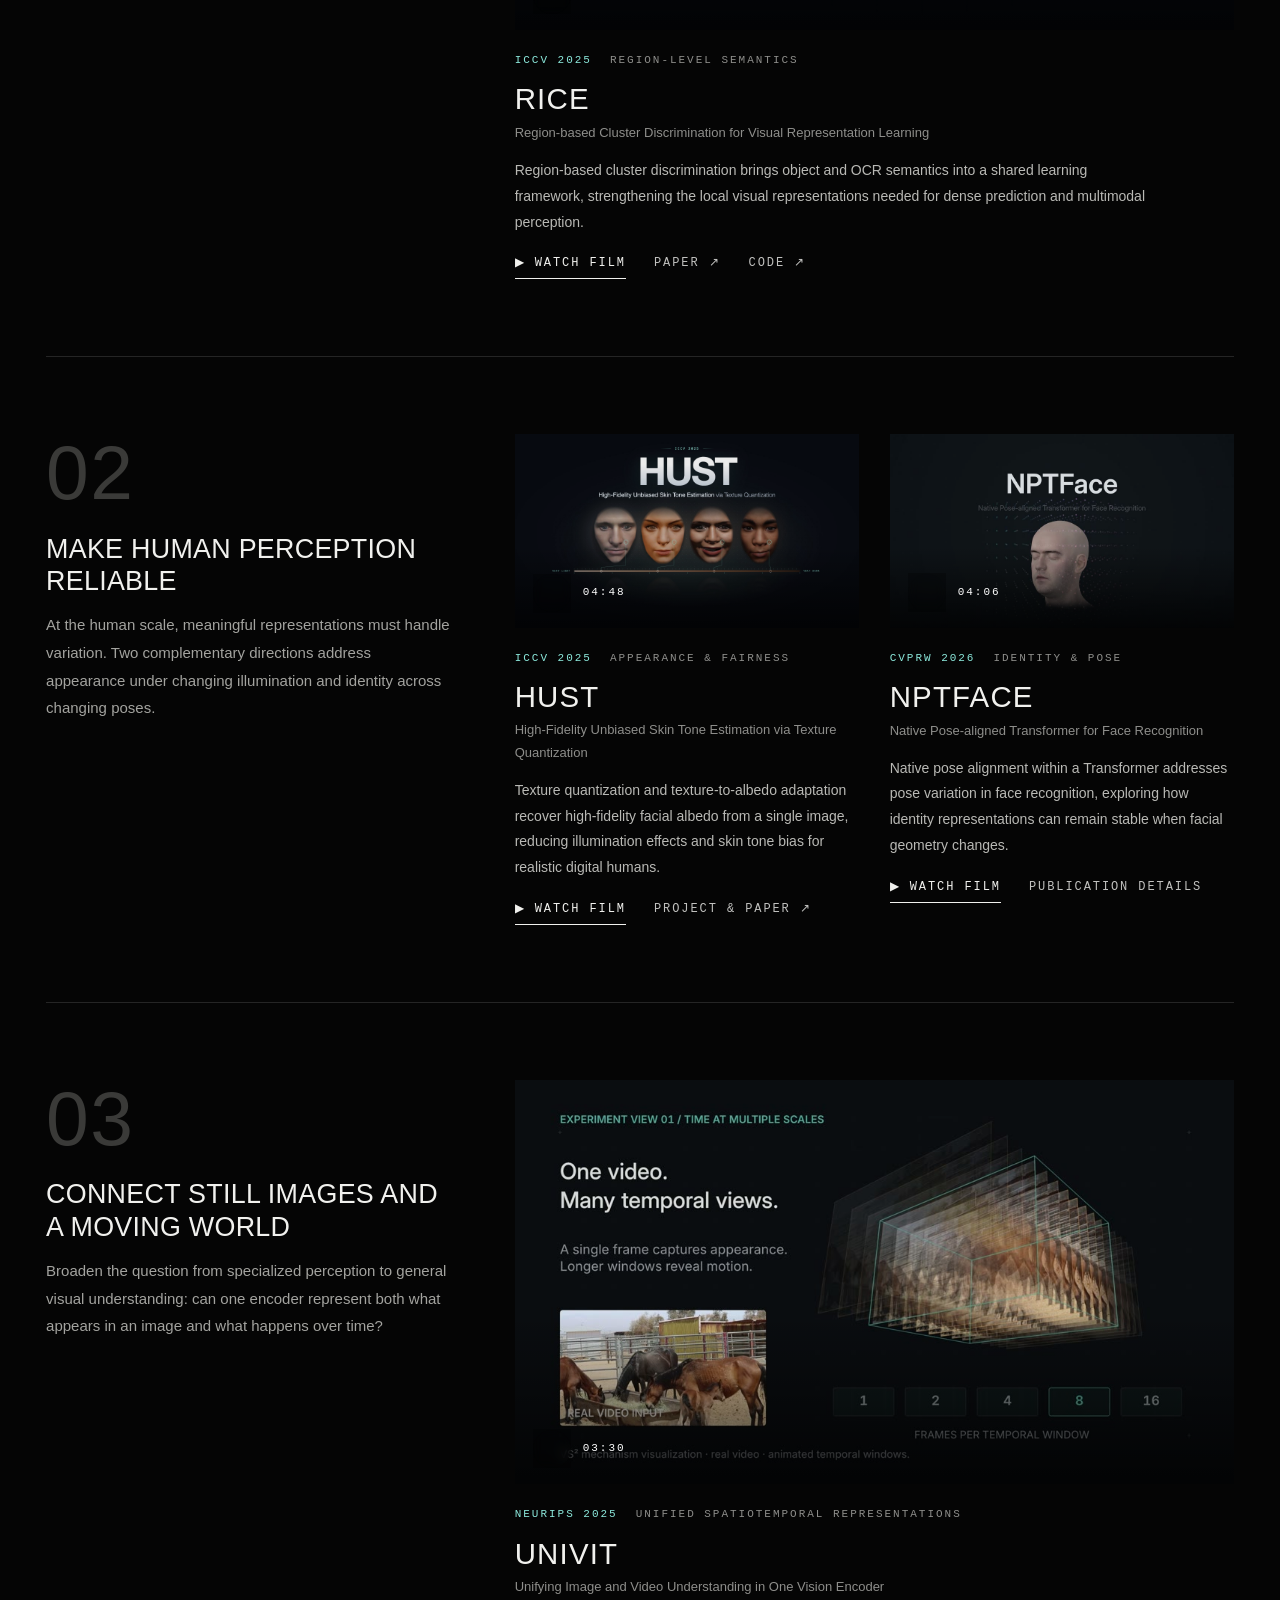
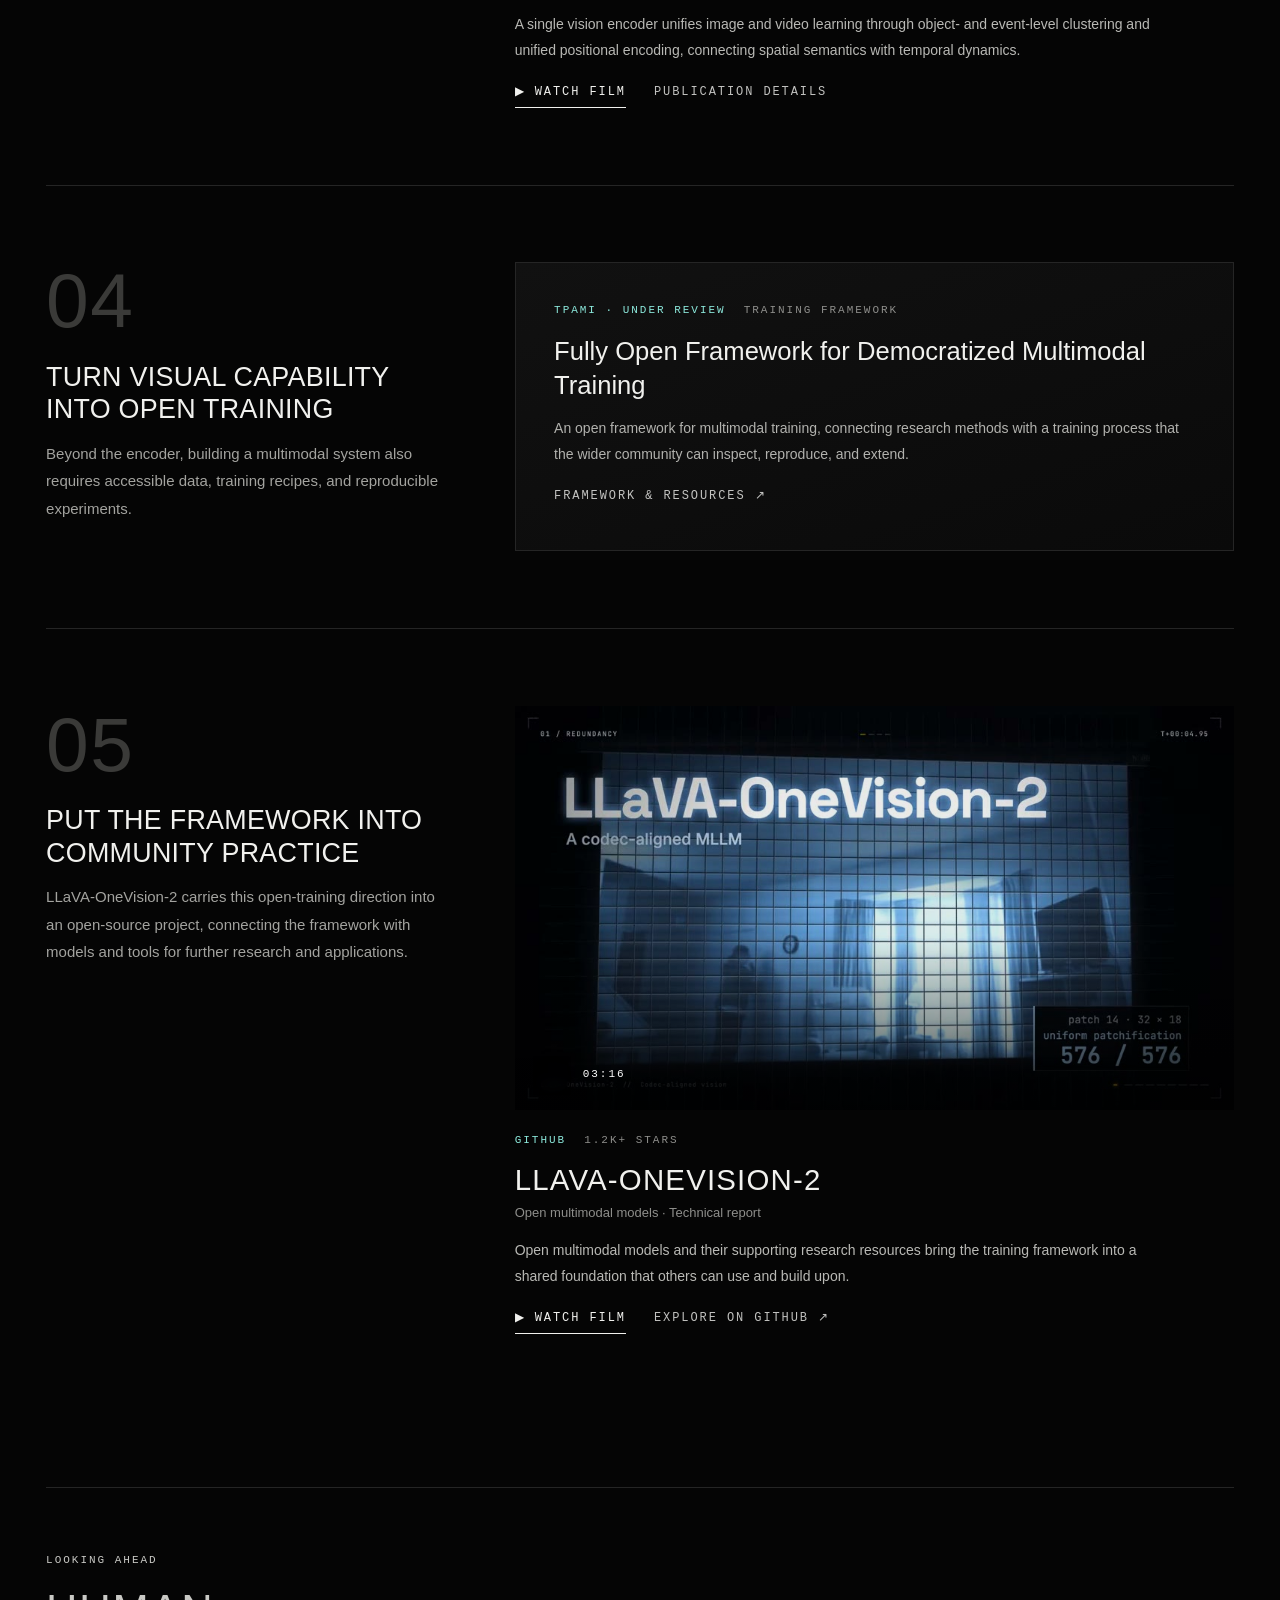
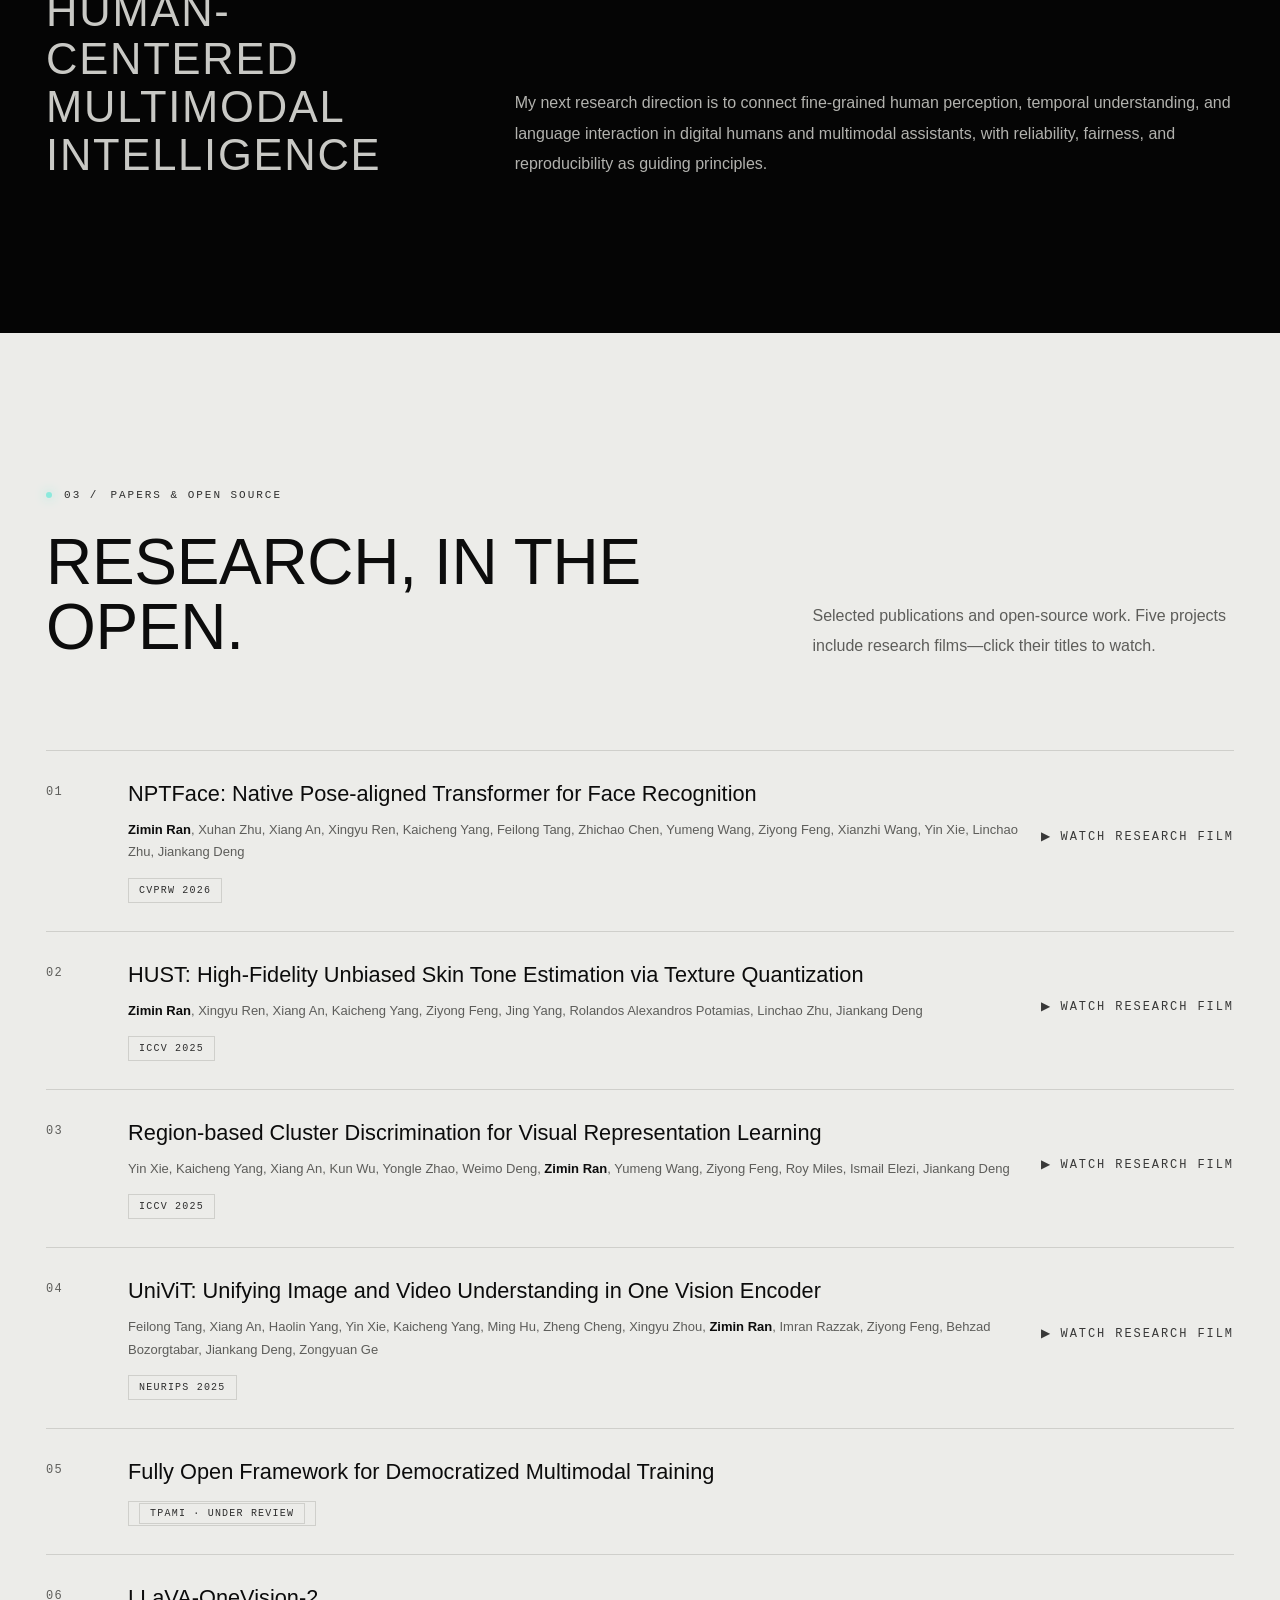
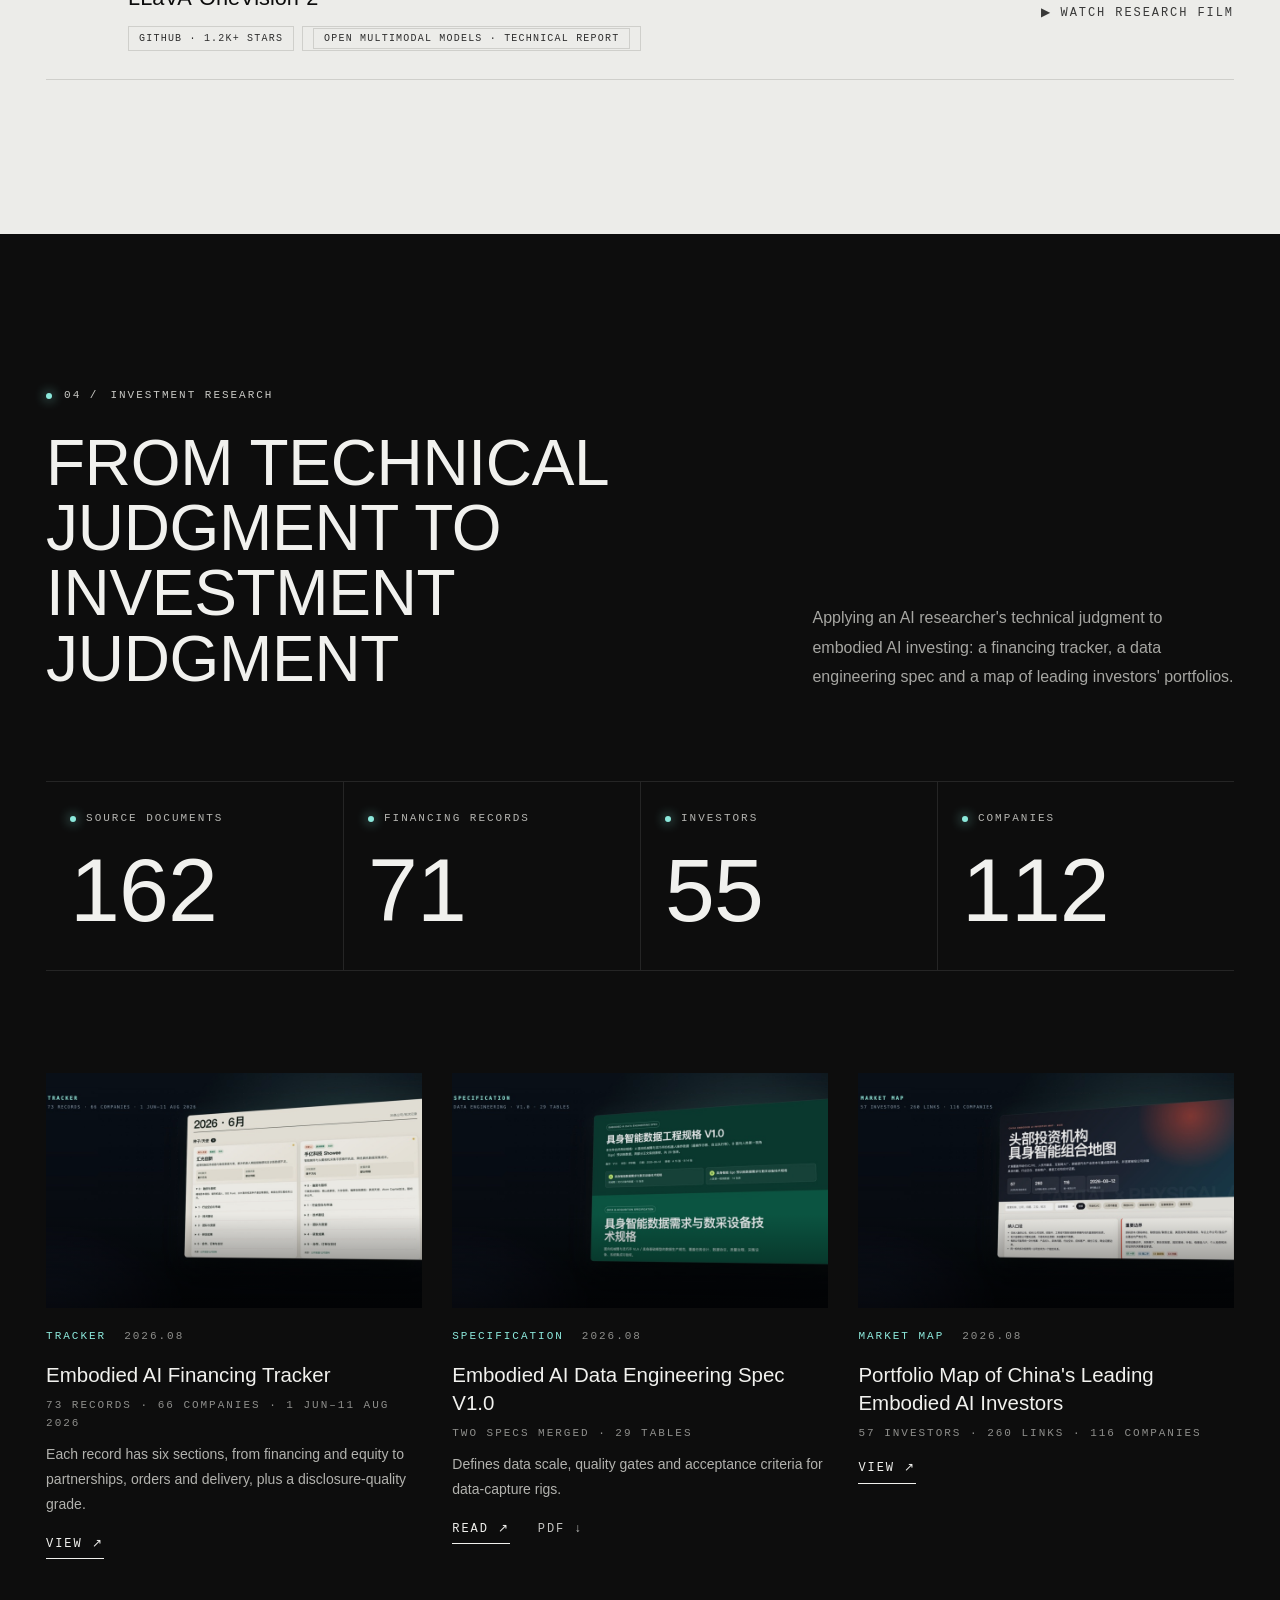
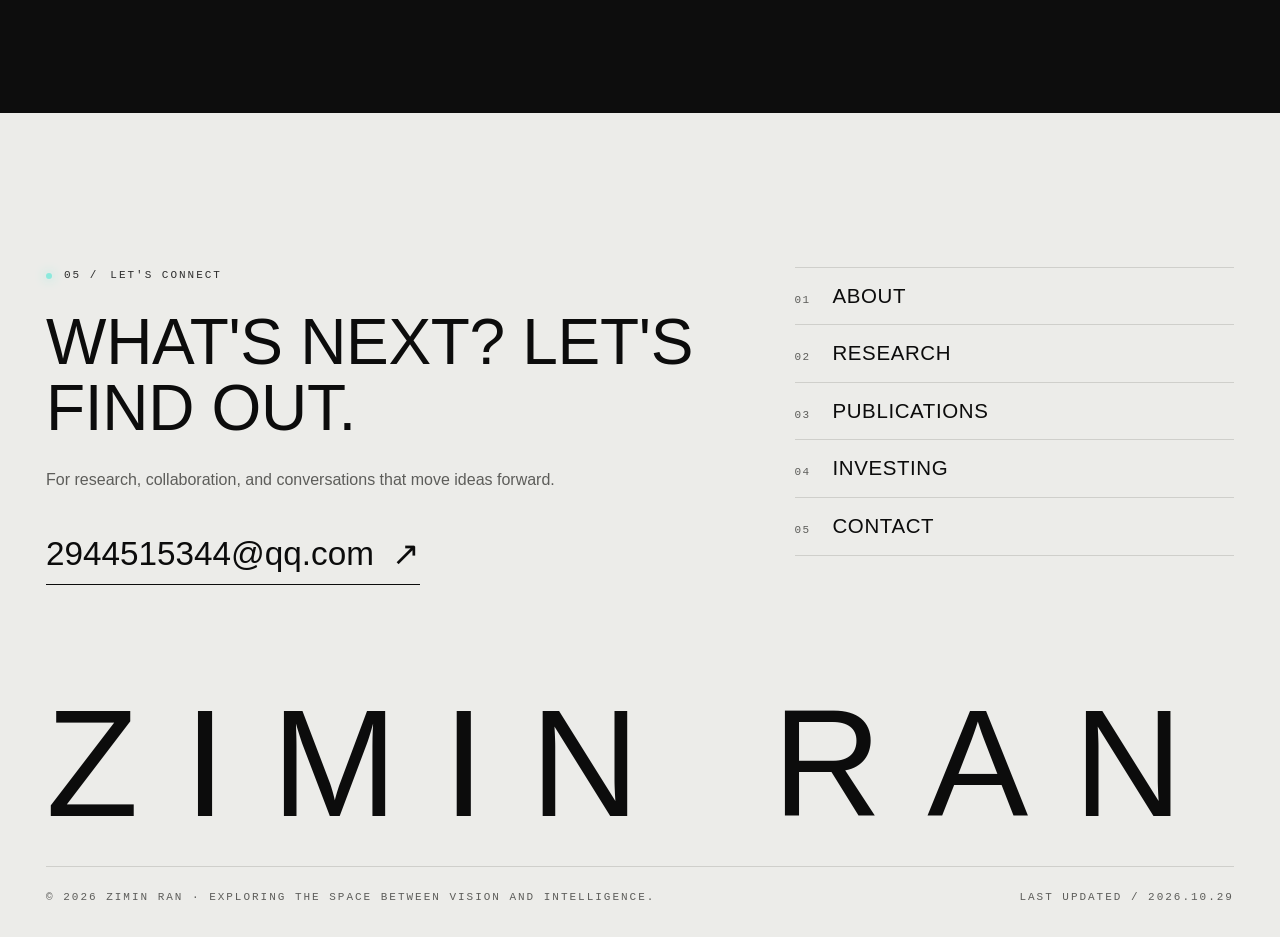
==== commit aac97182: "Describe the financing tracker as it is: 73 records, 66 companies, six sections" ====
--- a/index.html
+++ b/index.html
@@ -253,21 +253,21 @@
           <div class="sec-label label"><span class="dot" aria-hidden="true"></span>04 / <span class="lang-en">Investment research</span><span class="lang-zh">投研作品</span></div>
           <h2 class="sec-title" id="investing-title"><span class="lang-en">From technical judgment to investment judgment</span><span class="lang-zh">从技术判断到投资判断</span></h2>
         </div>
-        <p class="sec-intro"><span class="lang-en">Applying the technical judgment of an AI researcher to top-tier investors' early-stage bets, data infrastructure and portfolio landscape in embodied AI.</span><span class="lang-zh">把 AI 研究中的技术判断，用于分析头部资本对具身智能的早期投资偏好、数据基建与机构布局。</span></p>
+        <p class="sec-intro"><span class="lang-en">Applying an AI researcher's technical judgment to embodied AI investing: a financing tracker, a data engineering spec and a map of leading investors' portfolios.</span><span class="lang-zh">把 AI 研究中的技术判断用于具身智能投研：融资追踪库、数据工程规格与头部机构组合地图。</span></p>
       </div>
       <div class="stats reveal">
         <div class="stat"><span class="label"><span class="dot" aria-hidden="true"></span><span class="lang-en">Source documents</span><span class="lang-zh">份资料</span></span><b data-count="167">167</b></div>
-        <div class="stat"><span class="label"><span class="dot" aria-hidden="true"></span><span class="lang-en">Deals</span><span class="lang-zh">笔交易</span></span><b data-count="73">73</b></div>
+        <div class="stat"><span class="label"><span class="dot" aria-hidden="true"></span><span class="lang-en">Financing records</span><span class="lang-zh">条融资记录</span></span><b data-count="73">73</b></div>
         <div class="stat"><span class="label"><span class="dot" aria-hidden="true"></span><span class="lang-en">Investors</span><span class="lang-zh">家机构</span></span><b data-count="57">57</b></div>
         <div class="stat"><span class="label"><span class="dot" aria-hidden="true"></span><span class="lang-en">Companies</span><span class="lang-zh">家公司</span></span><b data-count="116">116</b></div>
       </div>
       <div class="works">
         <article class="work reveal">
-          <a class="cover" href="research/embodied-financing-tracker-2026.html" target="_blank" rel="noopener" aria-label="Open the financing tracker / 打开融资追踪库"><img src="assets/research/embodied-financing-tracker-2026.jpg" width="960" height="540" loading="lazy" decoding="async" alt="Header of the embodied AI financing tracker, June–August 2026"></a>
+          <a class="cover" href="research/embodied-financing-tracker-2026.html" target="_blank" rel="noopener" aria-label="Open the financing tracker / 打开融资追踪库"><img src="assets/research/embodied-financing-tracker-2026.jpg?v=2" width="960" height="540" loading="lazy" decoding="async" alt="Financing records in the embodied AI financing tracker, 1 June–11 August 2026"></a>
           <div class="film-meta label" style="margin-top:20px"><span class="venue"><span class="lang-en">Tracker</span><span class="lang-zh">追踪库</span></span><span>2026.08</span></div>
           <h4><span class="lang-en">Embodied AI Financing Tracker</span><span class="lang-zh">具身智能融资追踪库</span></h4>
-          <div class="metric label"><span class="lang-en">73 deals · 67 companies · Jun–Aug 2026</span><span class="lang-zh">73 笔融资 · 67 家公司 · 2026 年 6–8 月</span></div>
-          <p><span class="lang-en">Every deal broken down across seven dimensions, with graded disclosure quality; search by company or investor, filter by month and round.</span><span class="lang-zh">逐笔七维拆解并标注披露质量，可按公司、机构检索，按月份与轮次筛选。</span></p>
+          <div class="metric label"><span class="lang-en">73 records · 66 companies · 1 Jun–11 Aug 2026</span><span class="lang-zh">73 条记录 · 66 家公司 · 2026.6.1–8.11</span></div>
+          <p><span class="lang-en">Each record has six sections, from financing and equity to partnerships, orders and delivery, plus a disclosure-quality grade.</span><span class="lang-zh">每条记录分「融资与股权」「行业空白与市场」「技术路径」「团队与资源」「研发成果」「合作、订单与交付」六栏，并标注披露质量。</span></p>
           <div class="film-links"><a class="arrow-link" href="research/embodied-financing-tracker-2026.html" target="_blank" rel="noopener"><span class="lang-en">View ↗</span><span class="lang-zh">查看 ↗</span></a></div>
         </article>
         <article class="work reveal" style="--d:100ms">
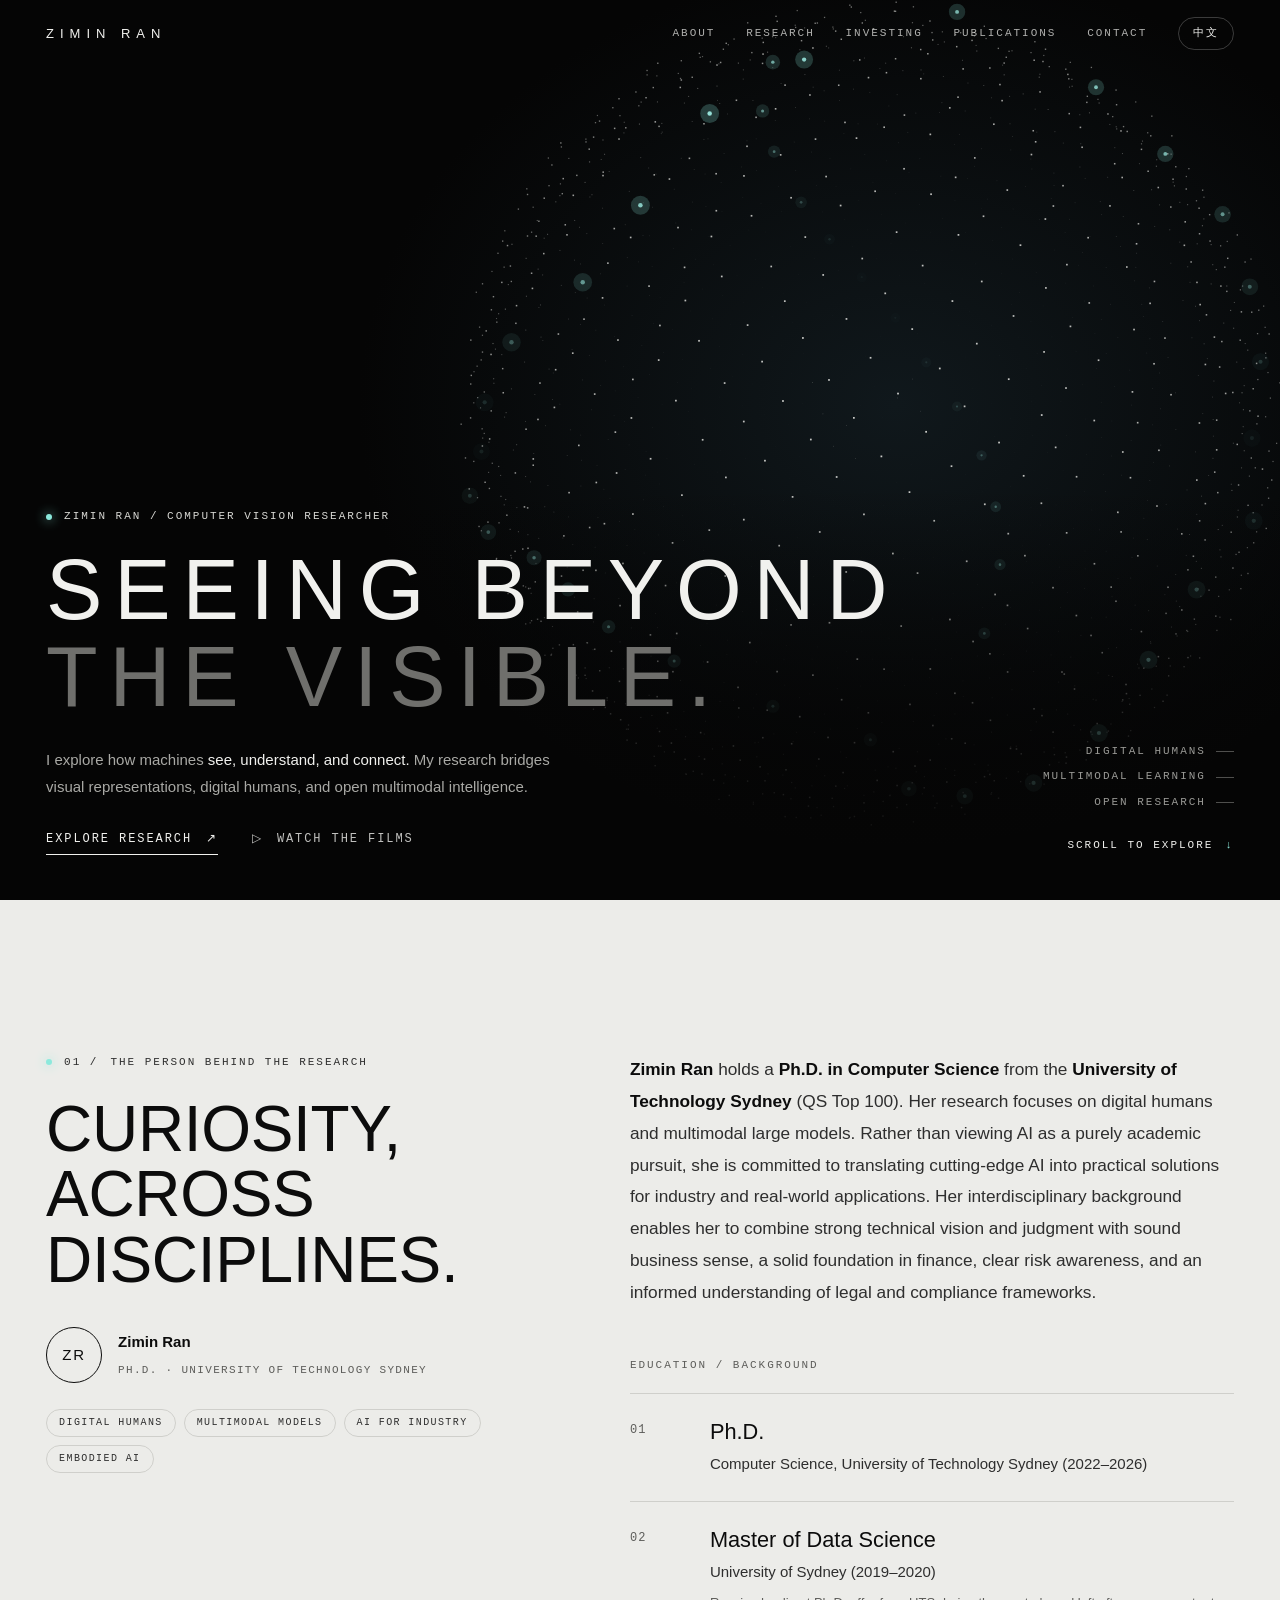
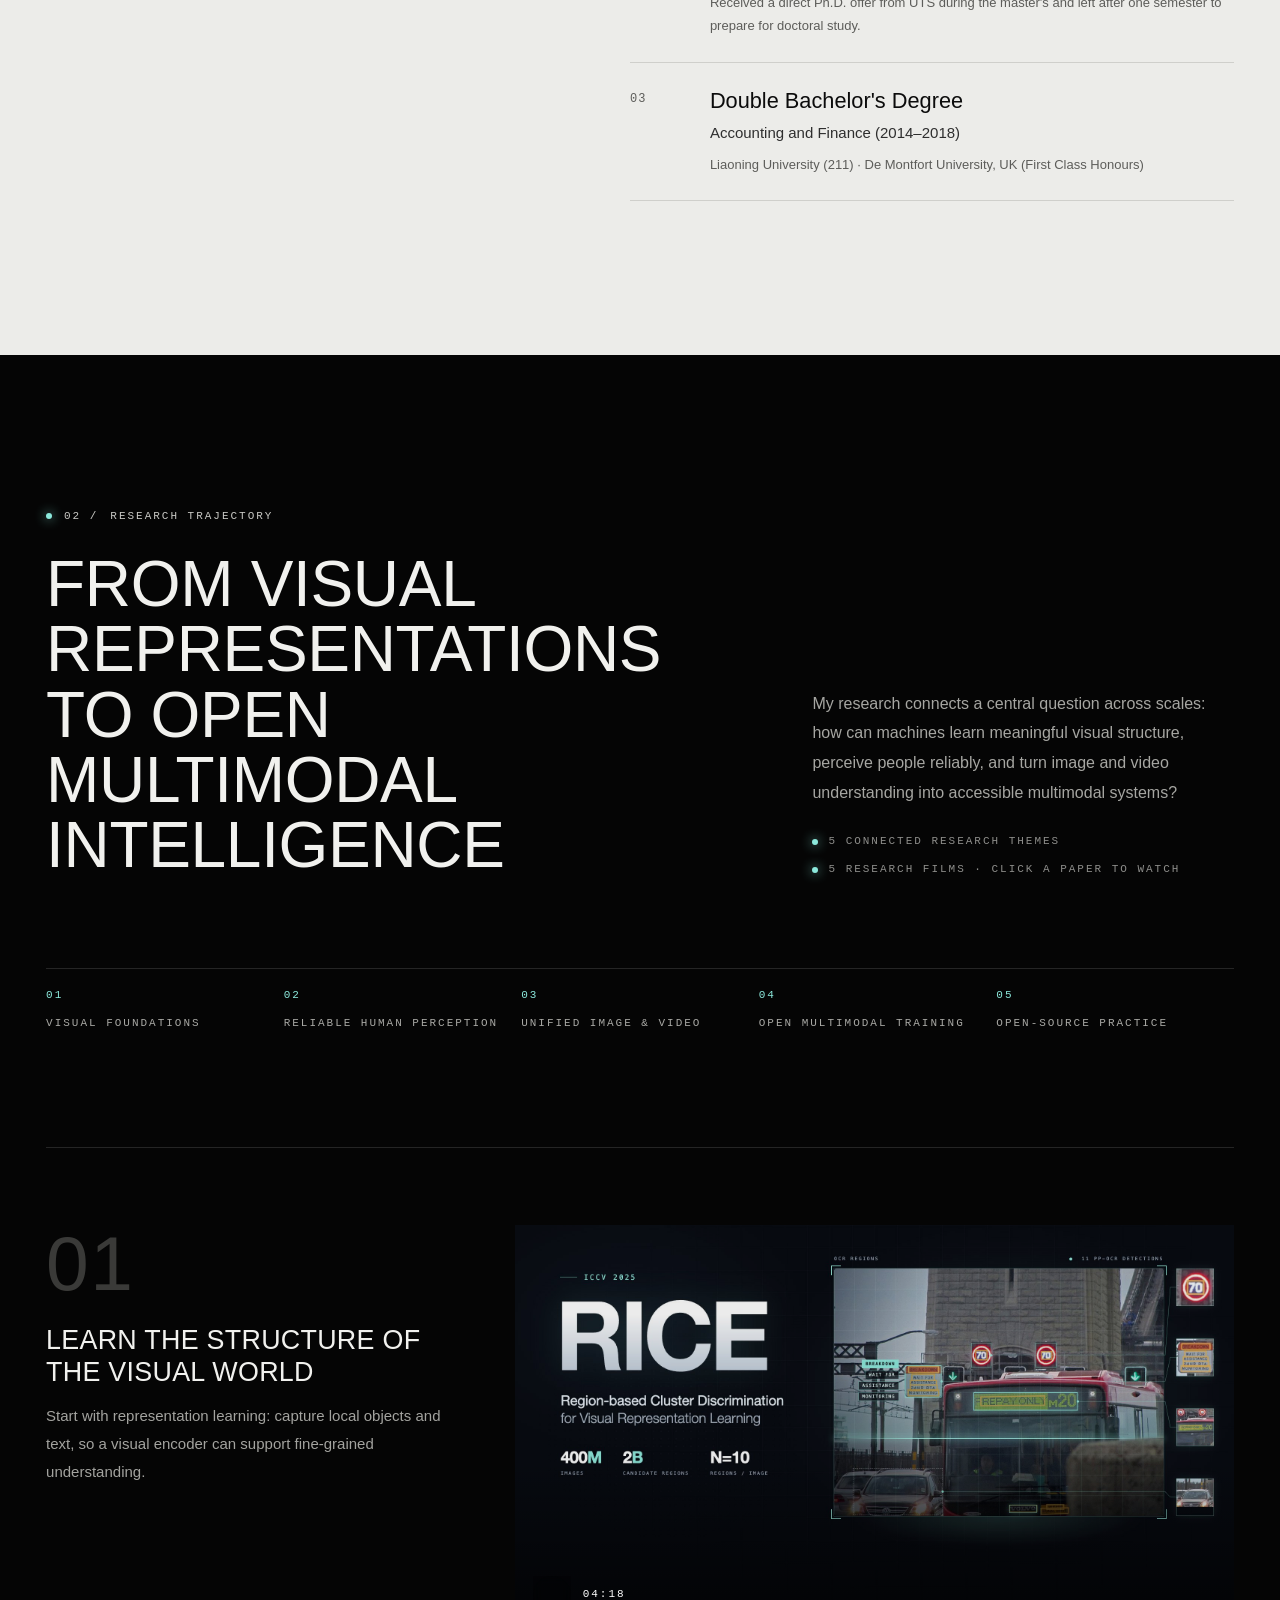
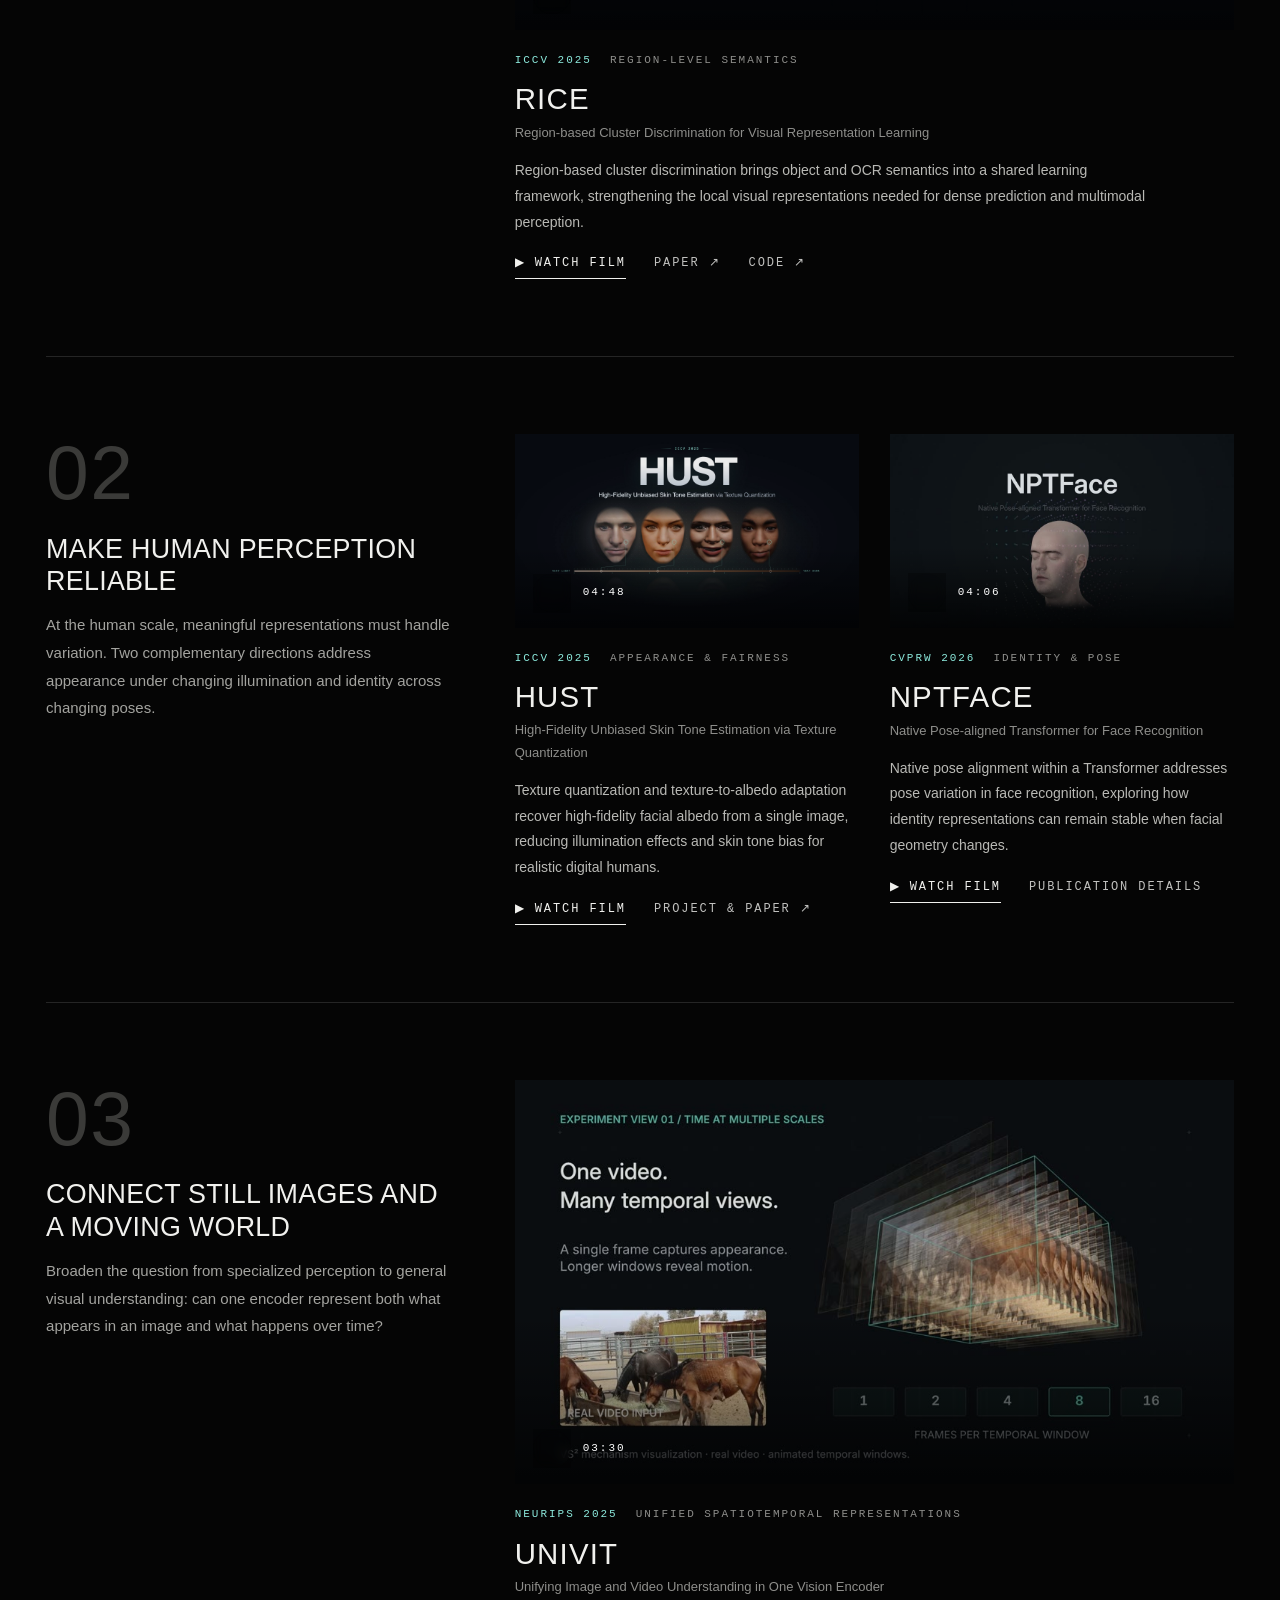
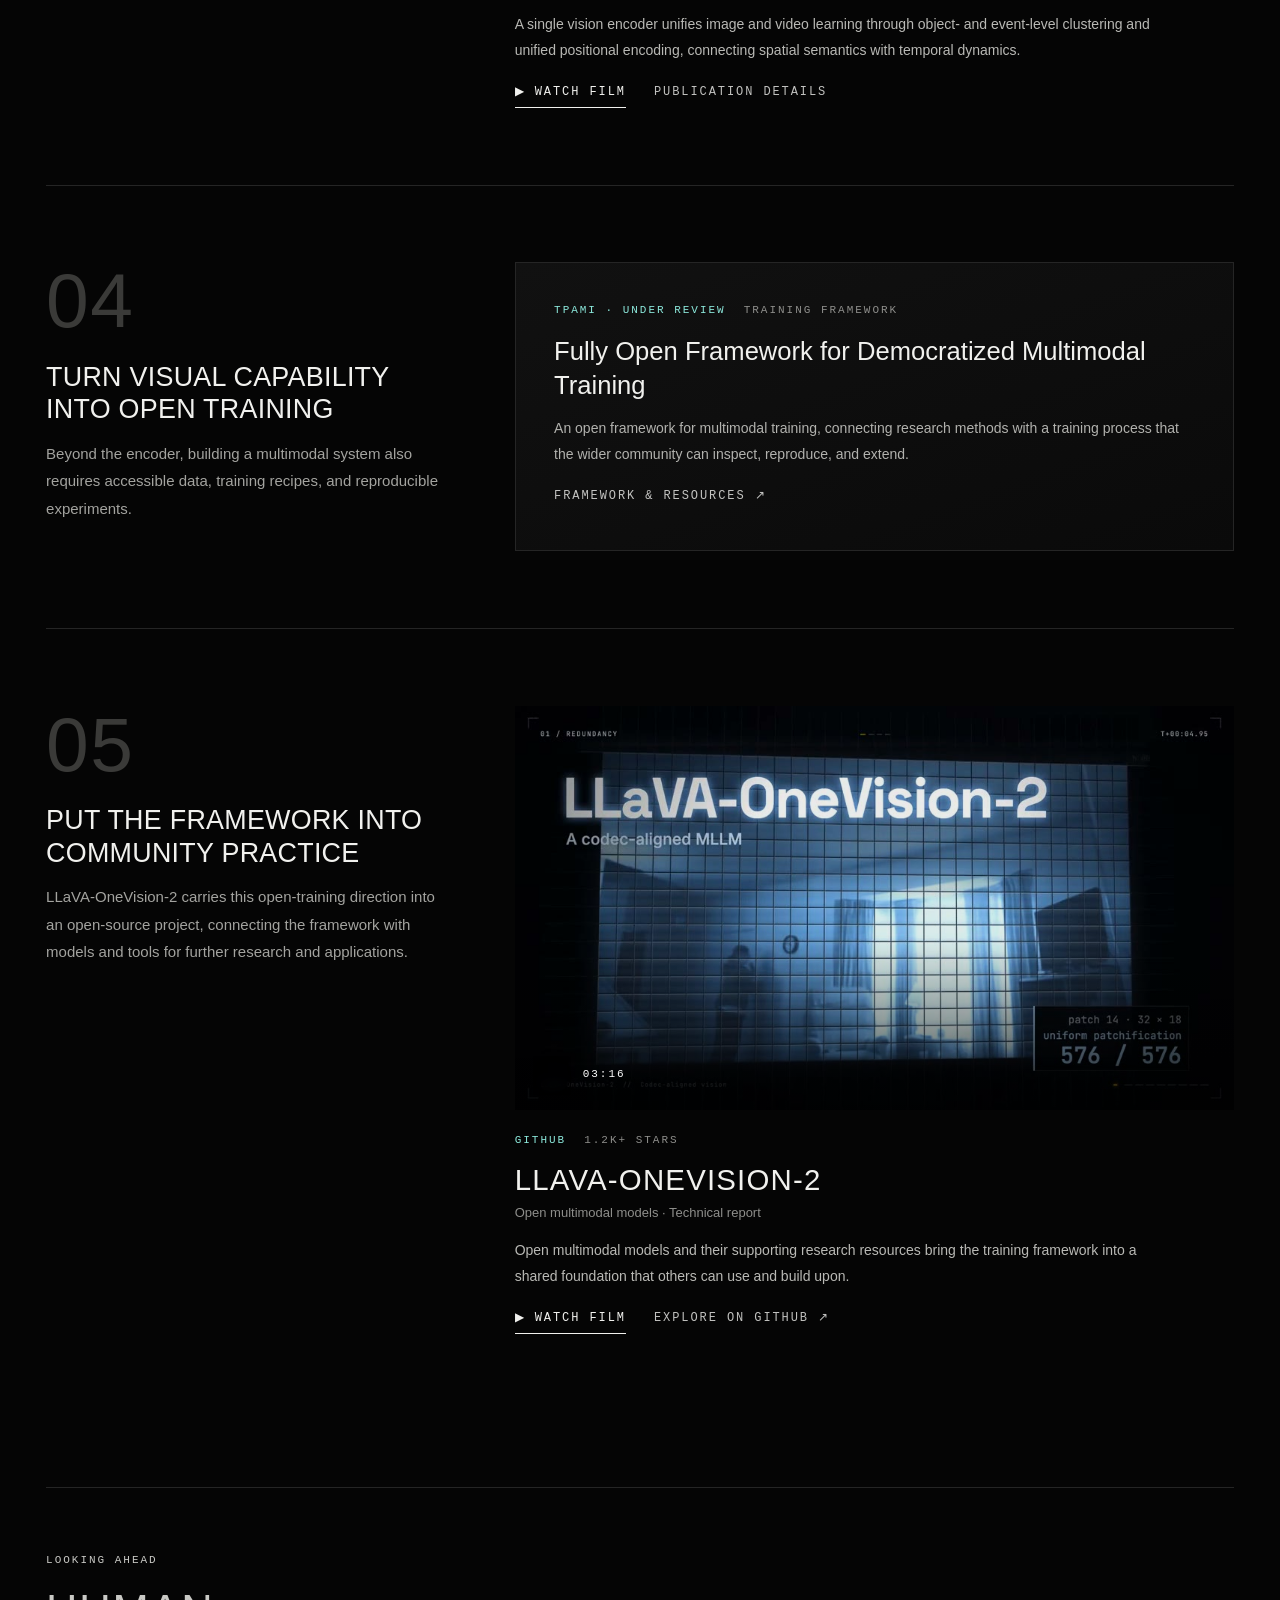
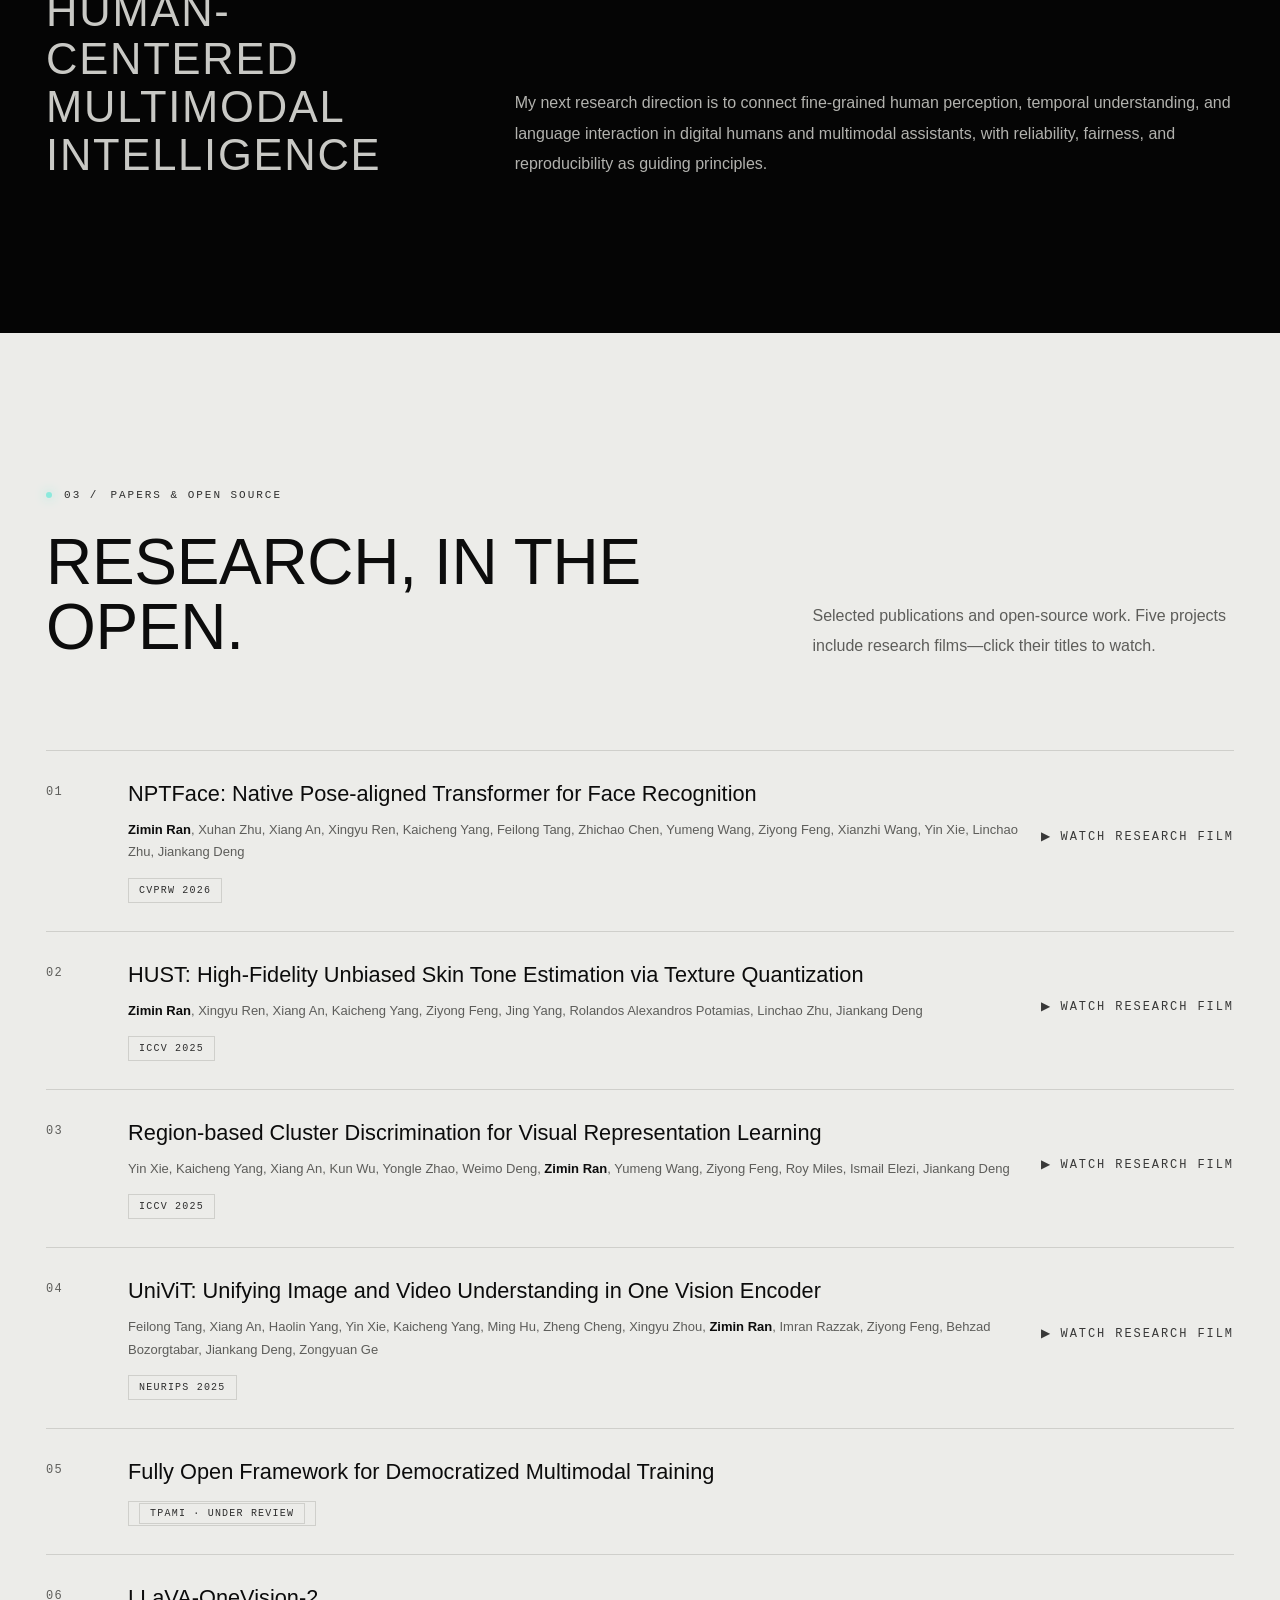
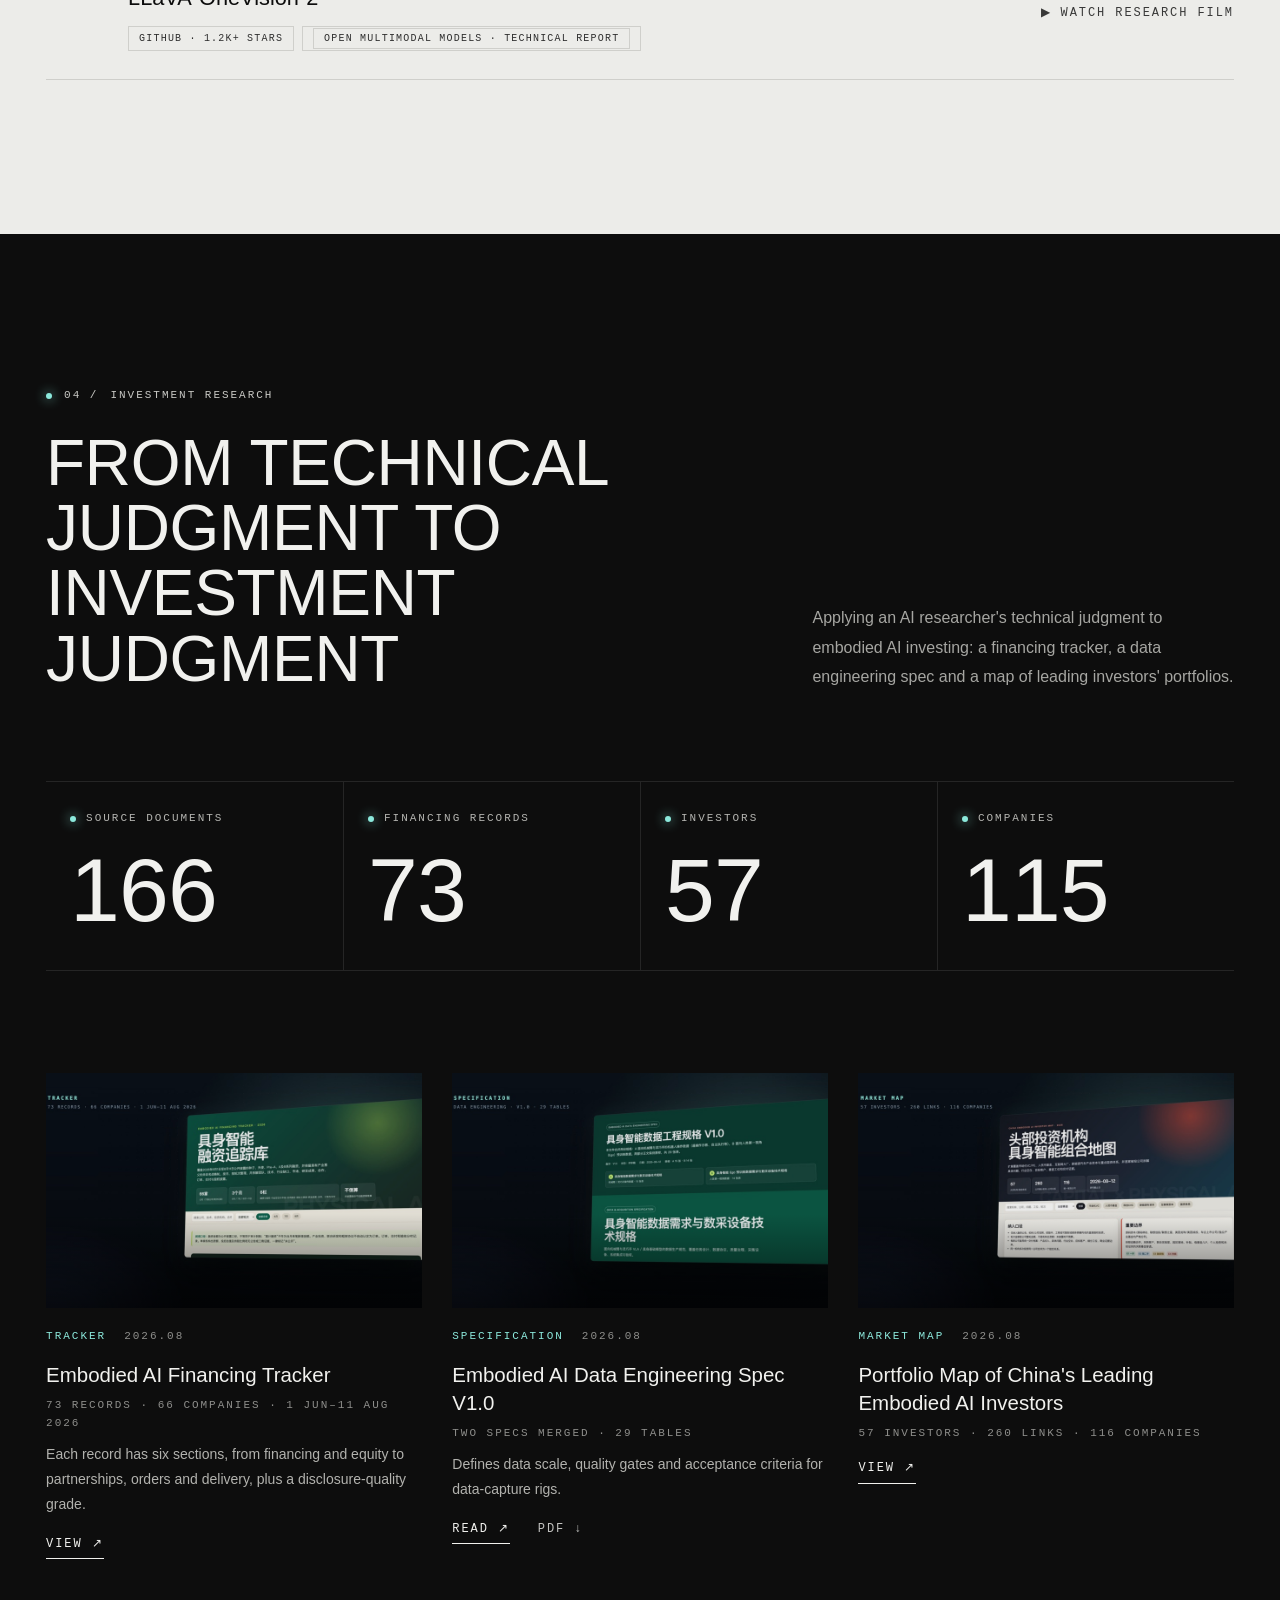
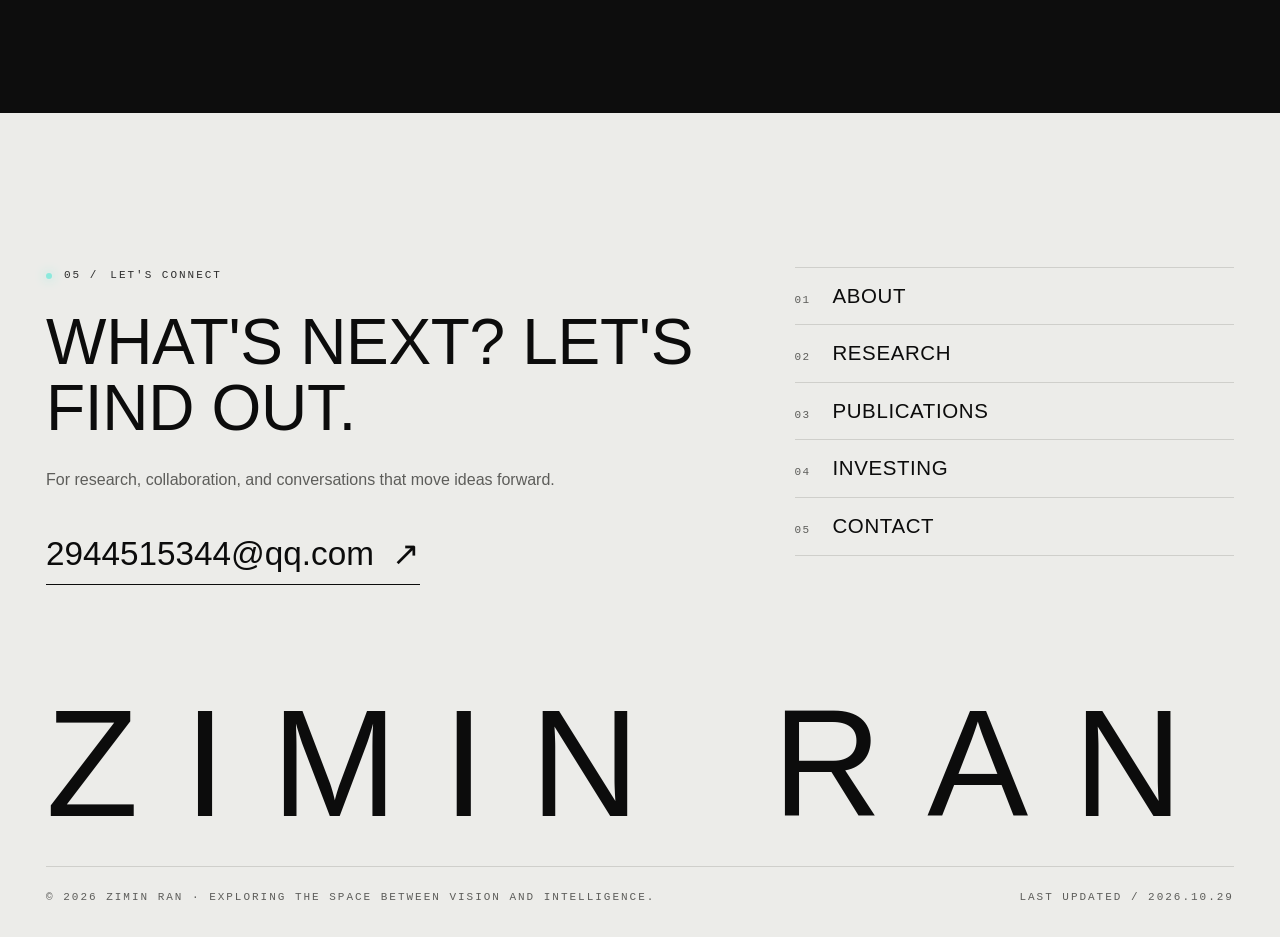
==== commit d711c01e: "Tracker cover: show the tracker's title page" ====
--- a/index.html
+++ b/index.html
@@ -263,7 +263,7 @@
       </div>
       <div class="works">
         <article class="work reveal">
-          <a class="cover" href="research/embodied-financing-tracker-2026.html" target="_blank" rel="noopener" aria-label="Open the financing tracker / 打开融资追踪库"><img src="assets/research/embodied-financing-tracker-2026.jpg?v=2" width="960" height="540" loading="lazy" decoding="async" alt="Financing records in the embodied AI financing tracker, 1 June–11 August 2026"></a>
+          <a class="cover" href="research/embodied-financing-tracker-2026.html" target="_blank" rel="noopener" aria-label="Open the financing tracker / 打开融资追踪库"><img src="assets/research/embodied-financing-tracker-2026.jpg?v=3" width="960" height="540" loading="lazy" decoding="async" alt="Title page of the embodied AI financing tracker, June–August 2026"></a>
           <div class="film-meta label" style="margin-top:20px"><span class="venue"><span class="lang-en">Tracker</span><span class="lang-zh">追踪库</span></span><span>2026.08</span></div>
           <h4><span class="lang-en">Embodied AI Financing Tracker</span><span class="lang-zh">具身智能融资追踪库</span></h4>
           <div class="metric label"><span class="lang-en">73 records · 66 companies · 1 Jun–11 Aug 2026</span><span class="lang-zh">73 条记录 · 66 家公司 · 2026.6.1–8.11</span></div>
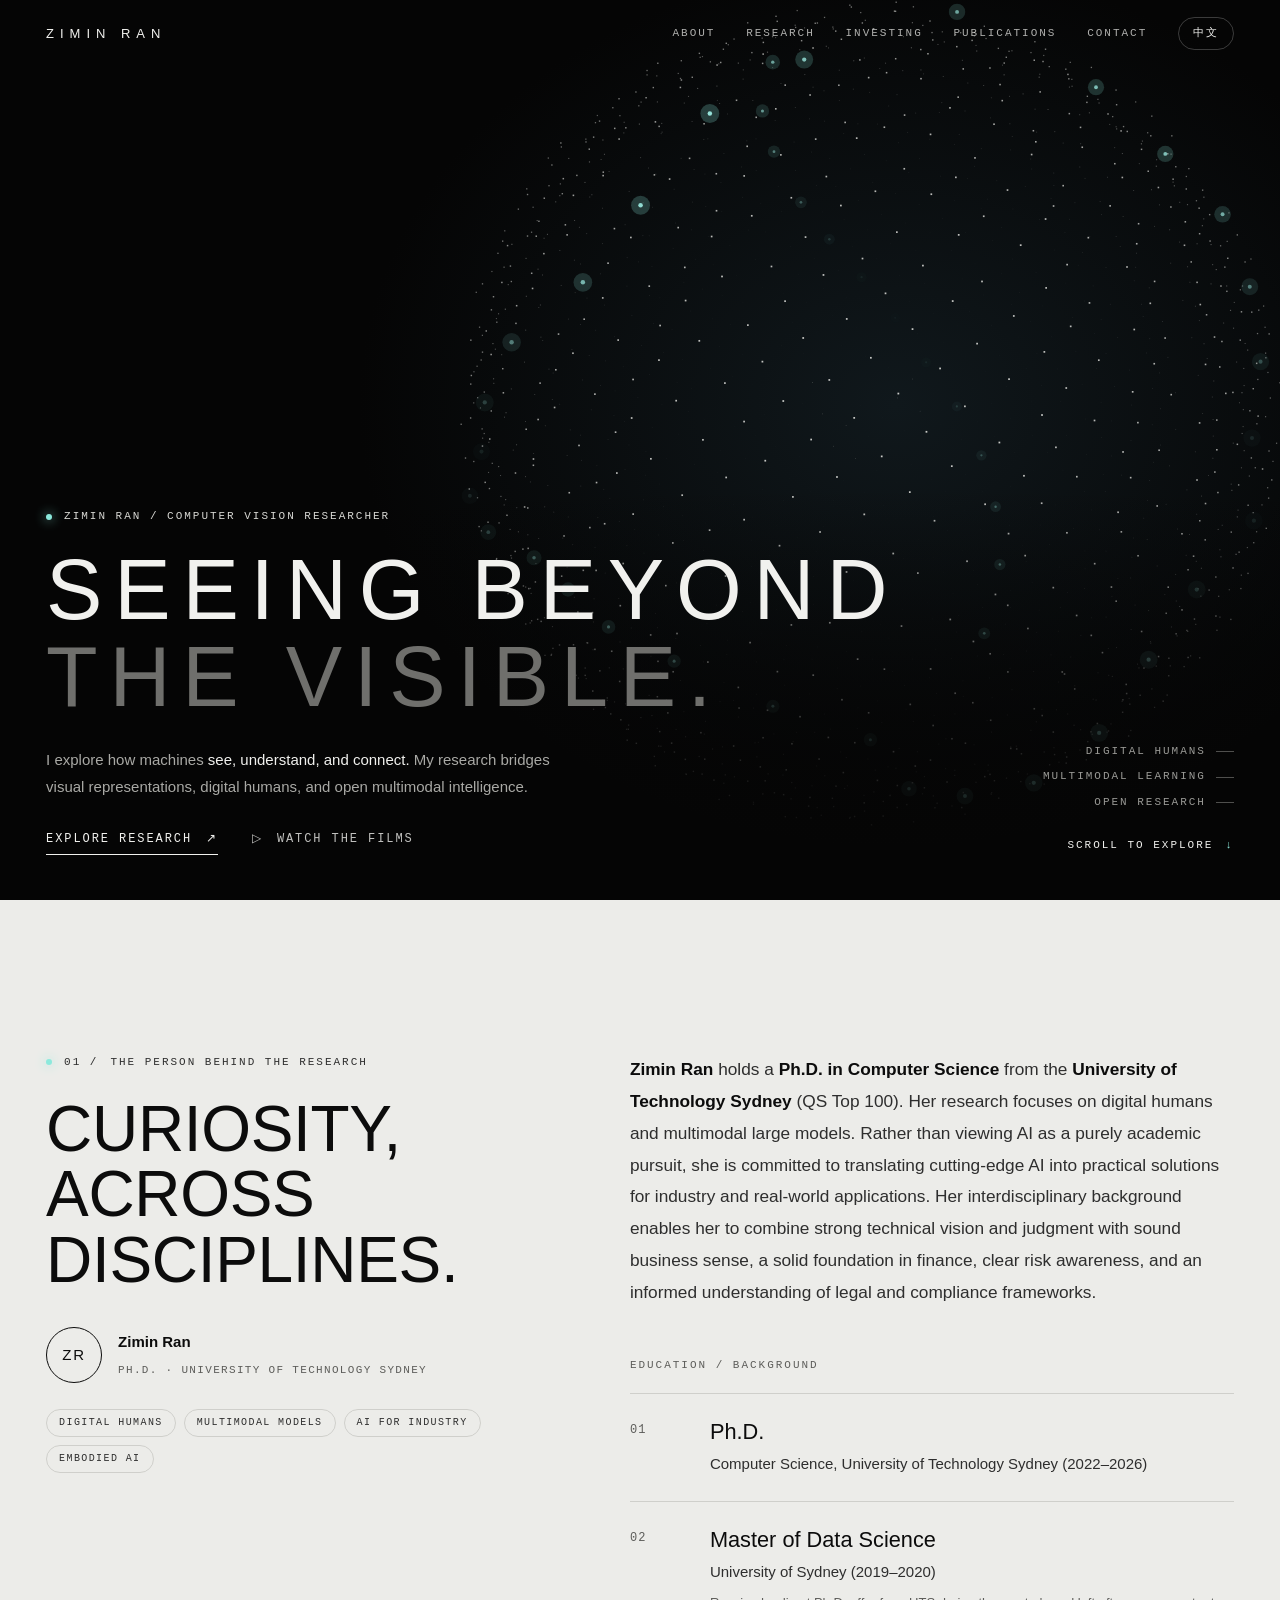
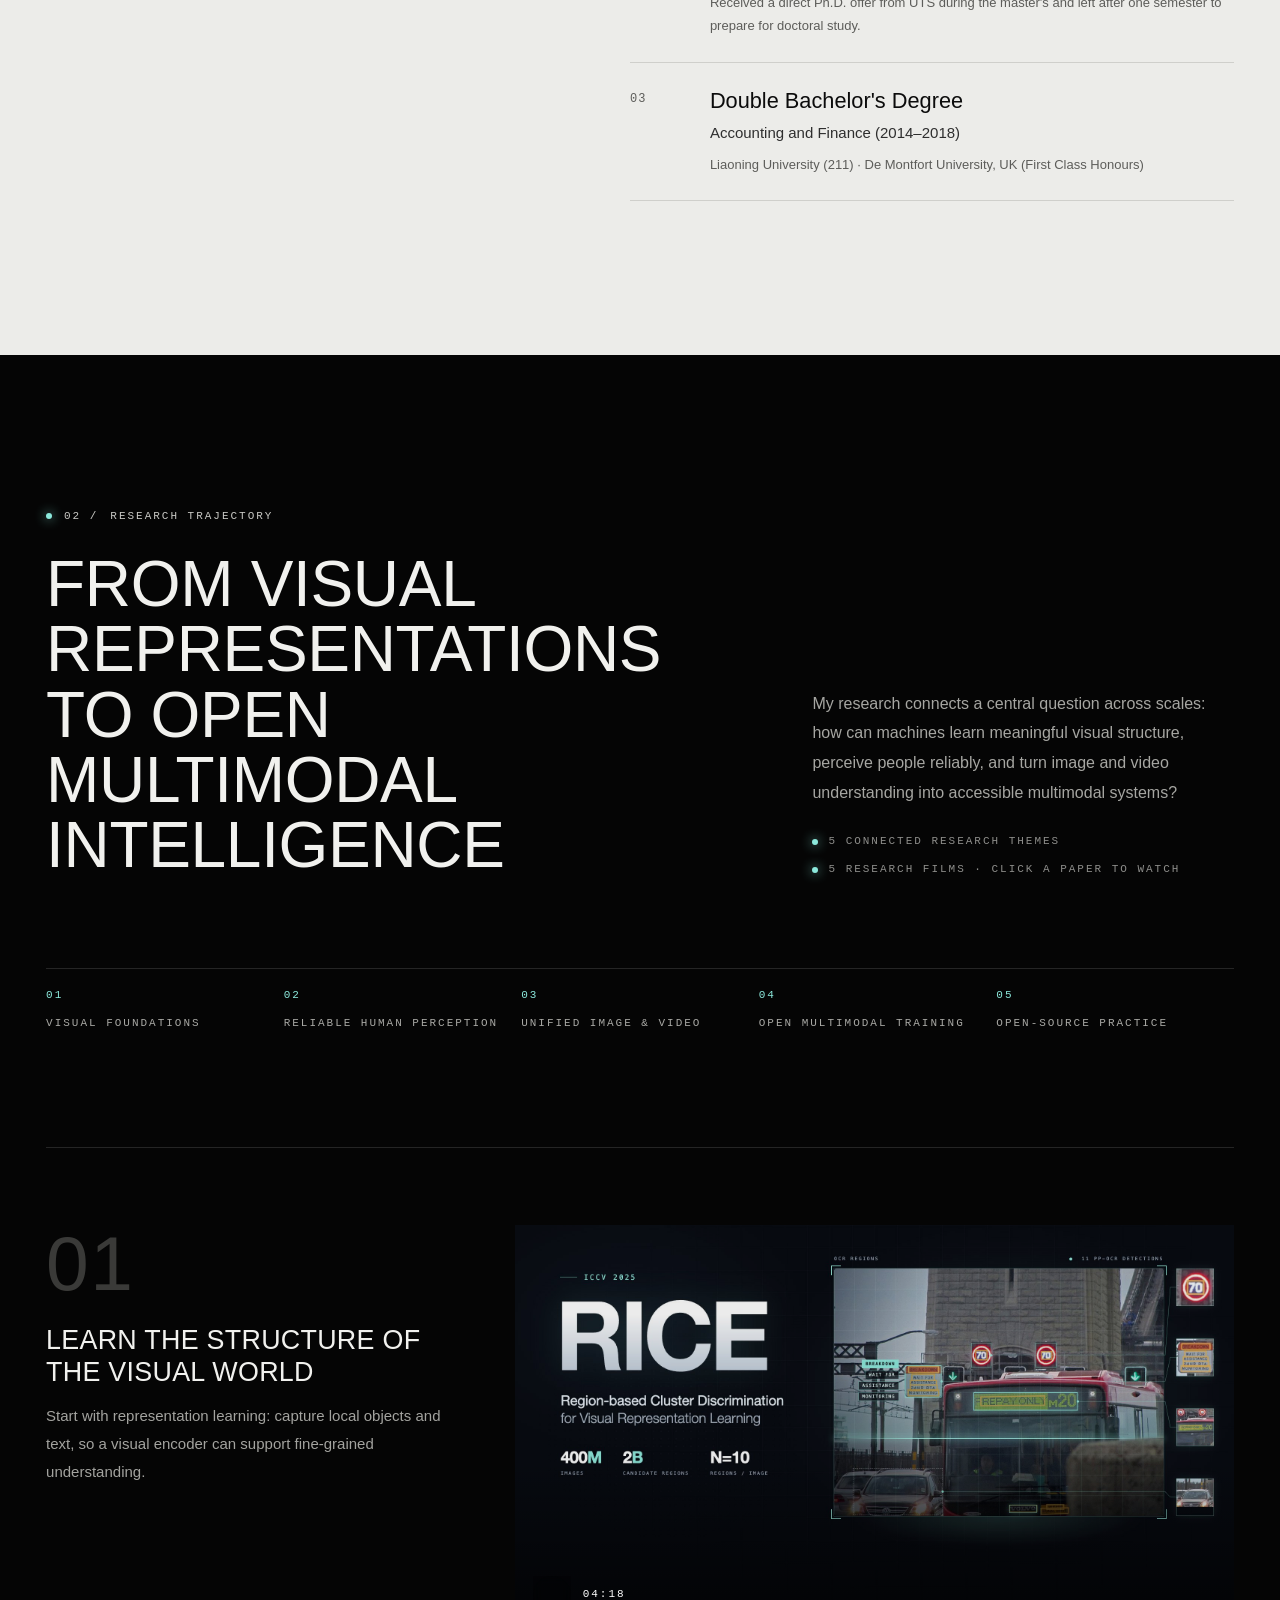
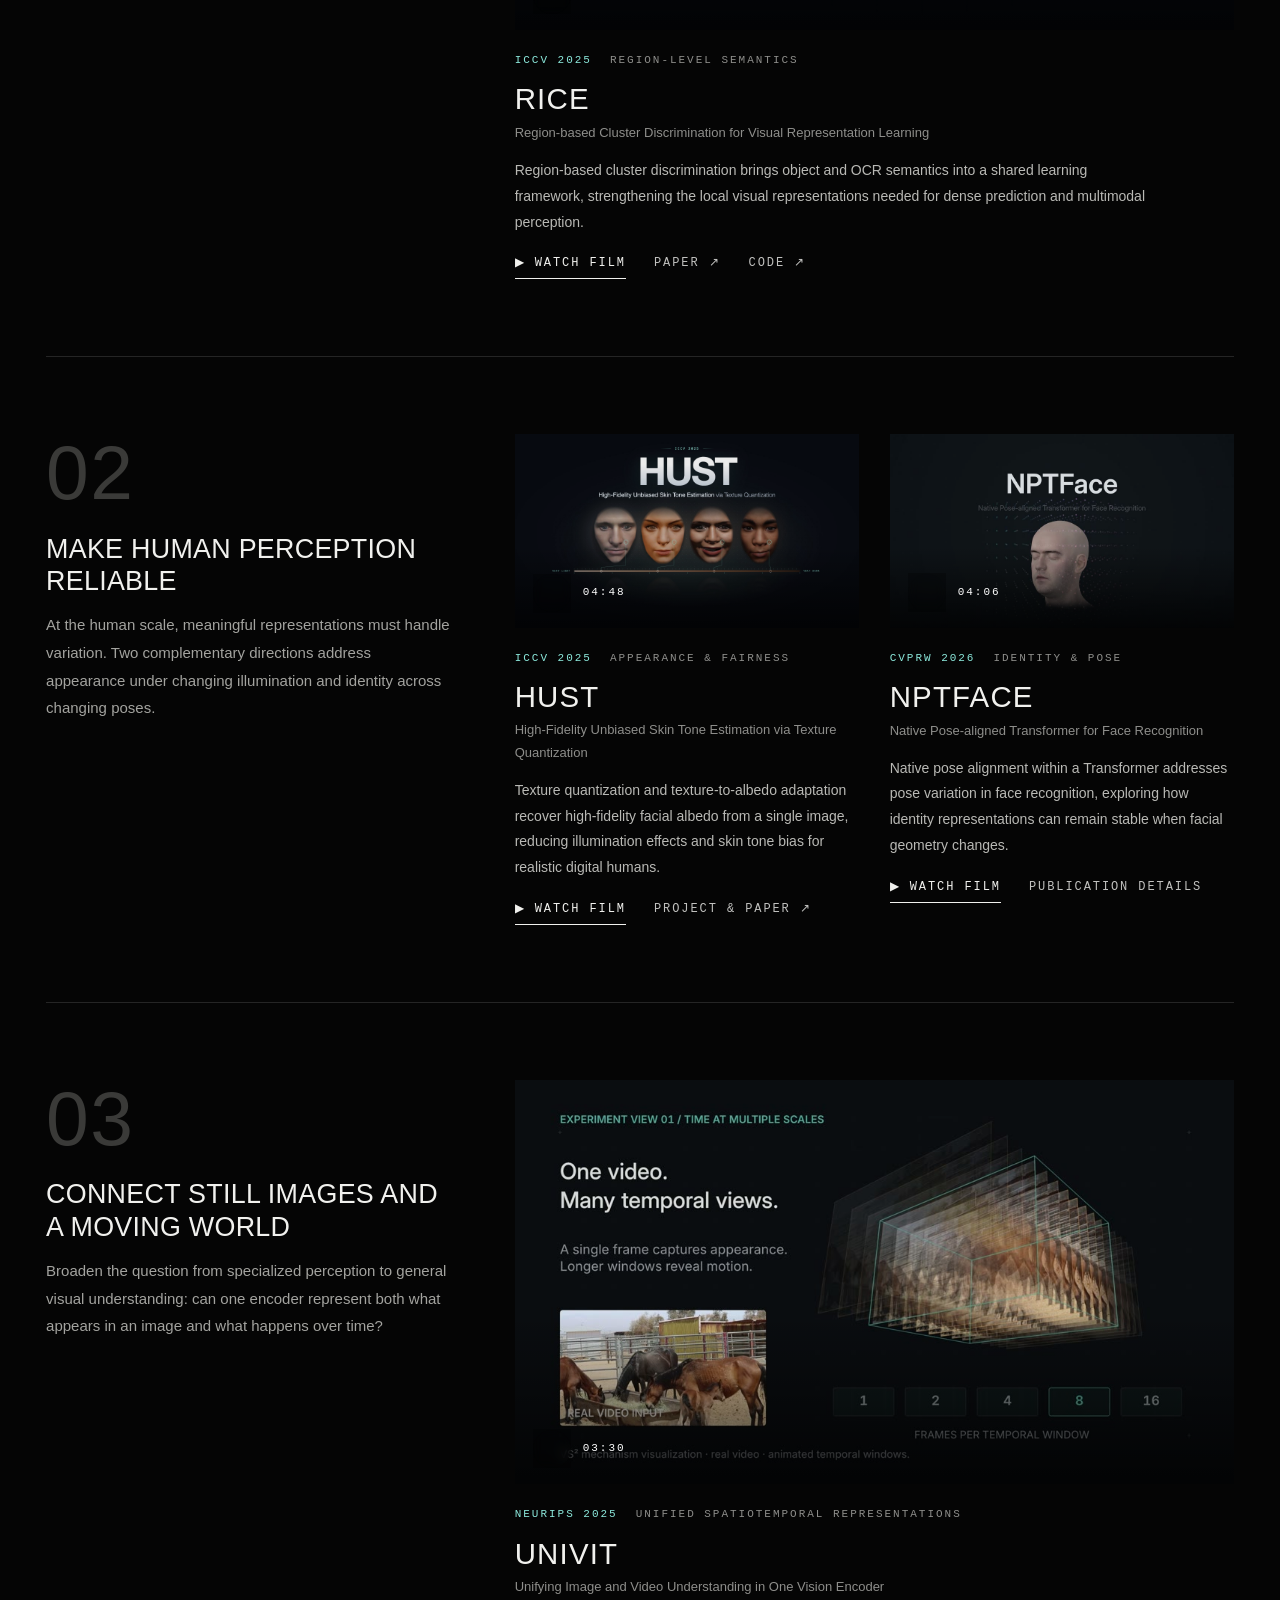
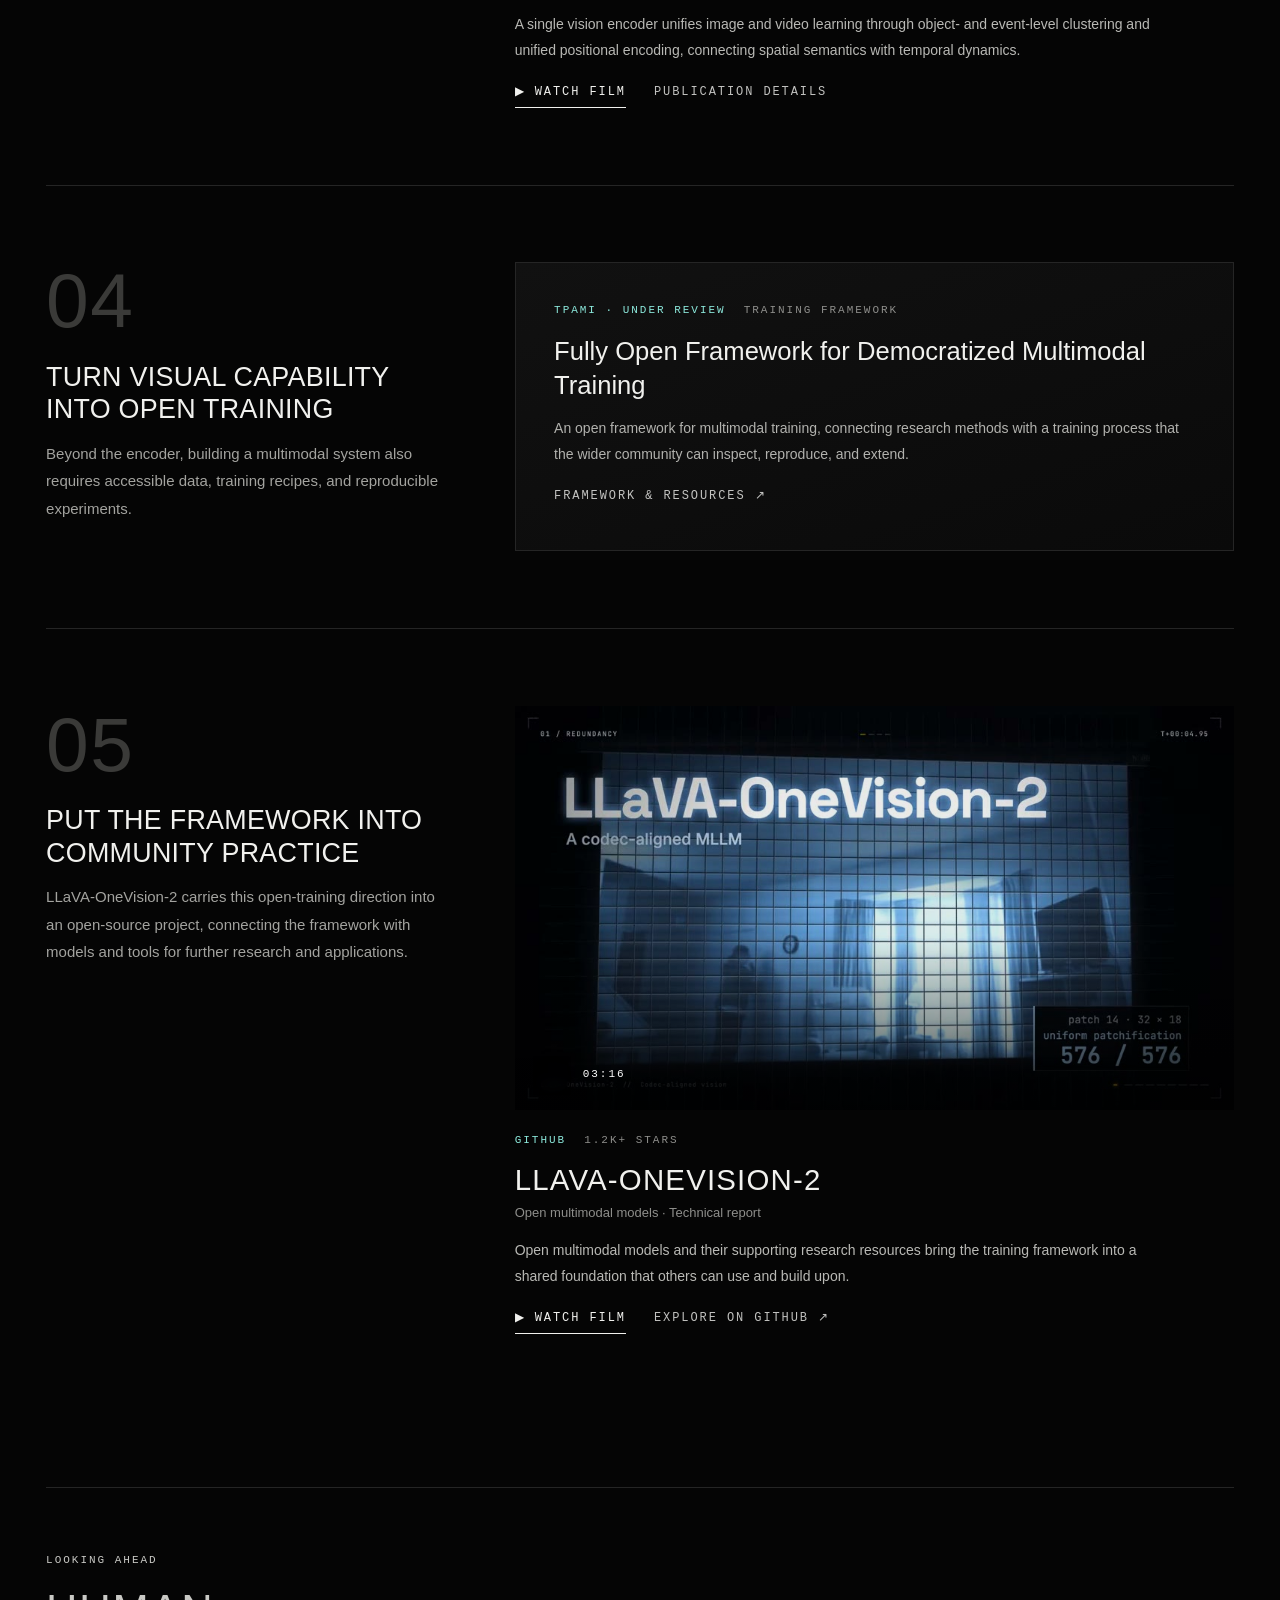
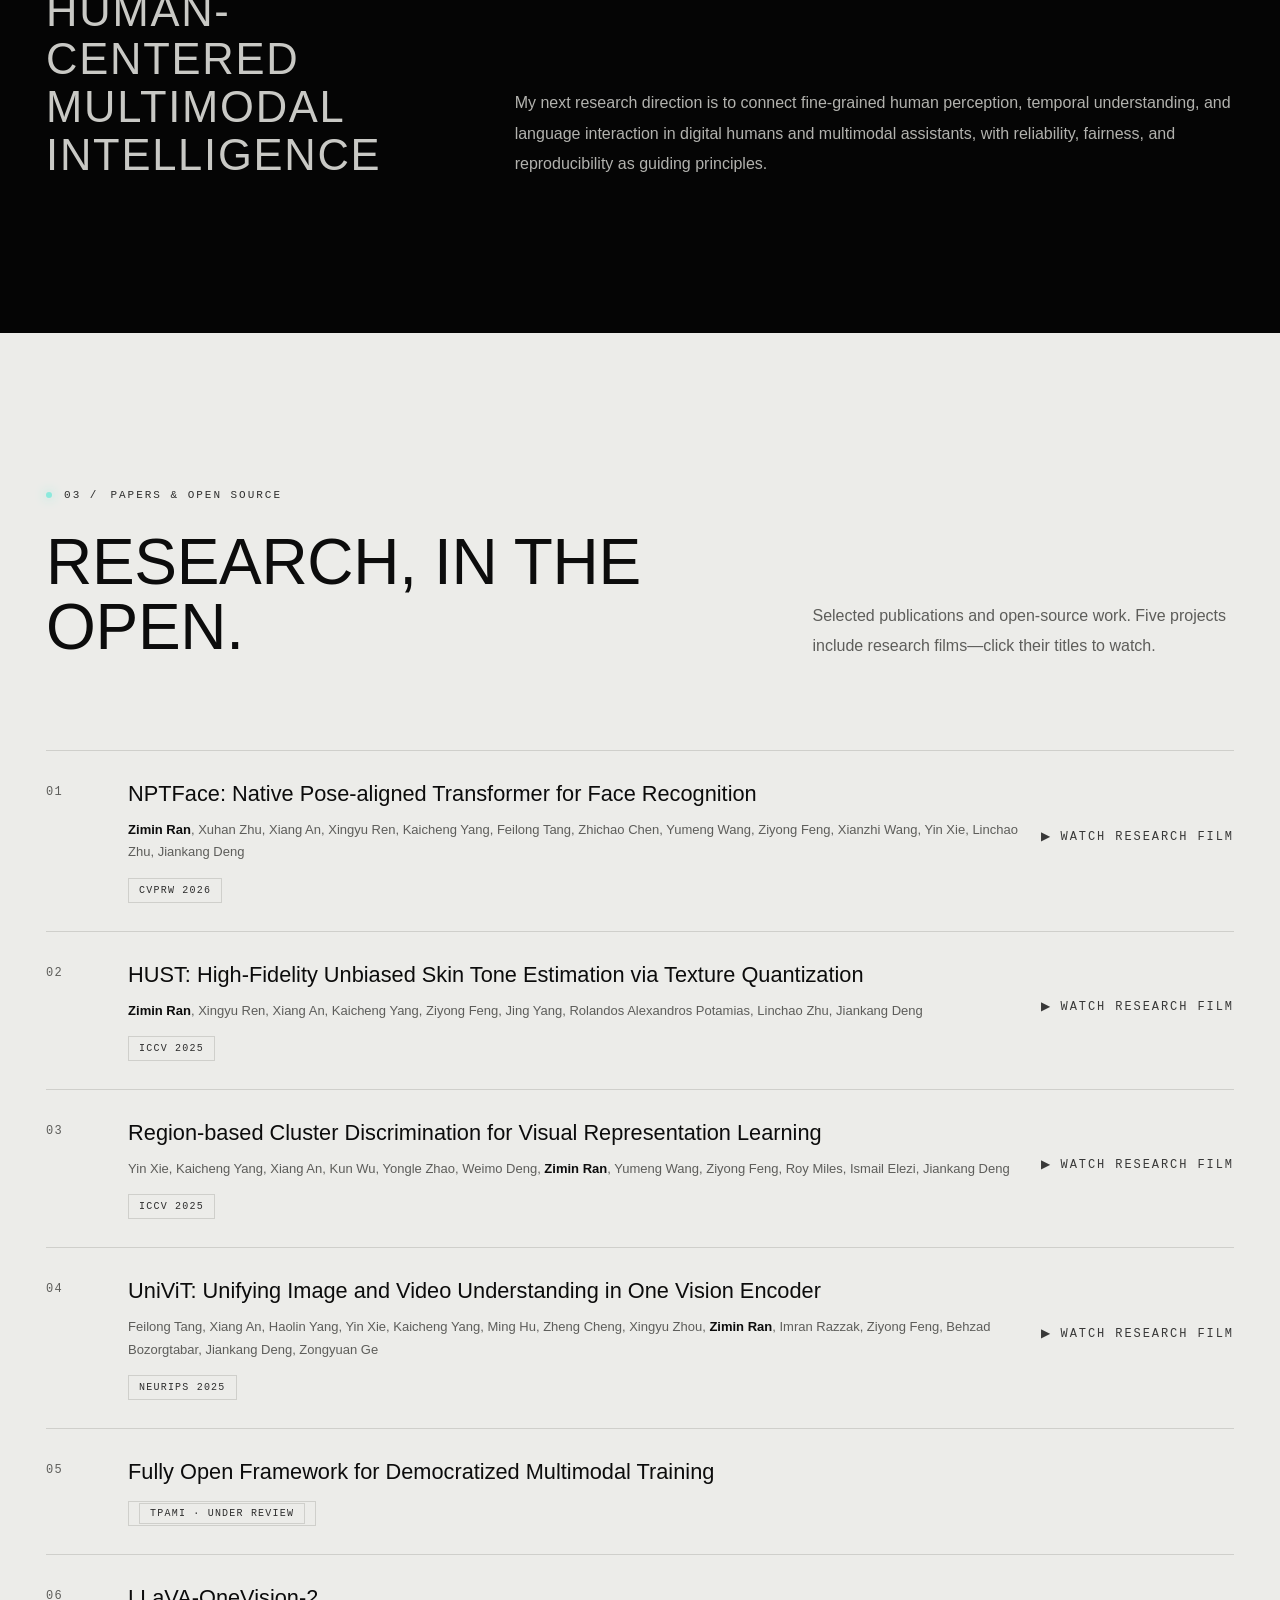
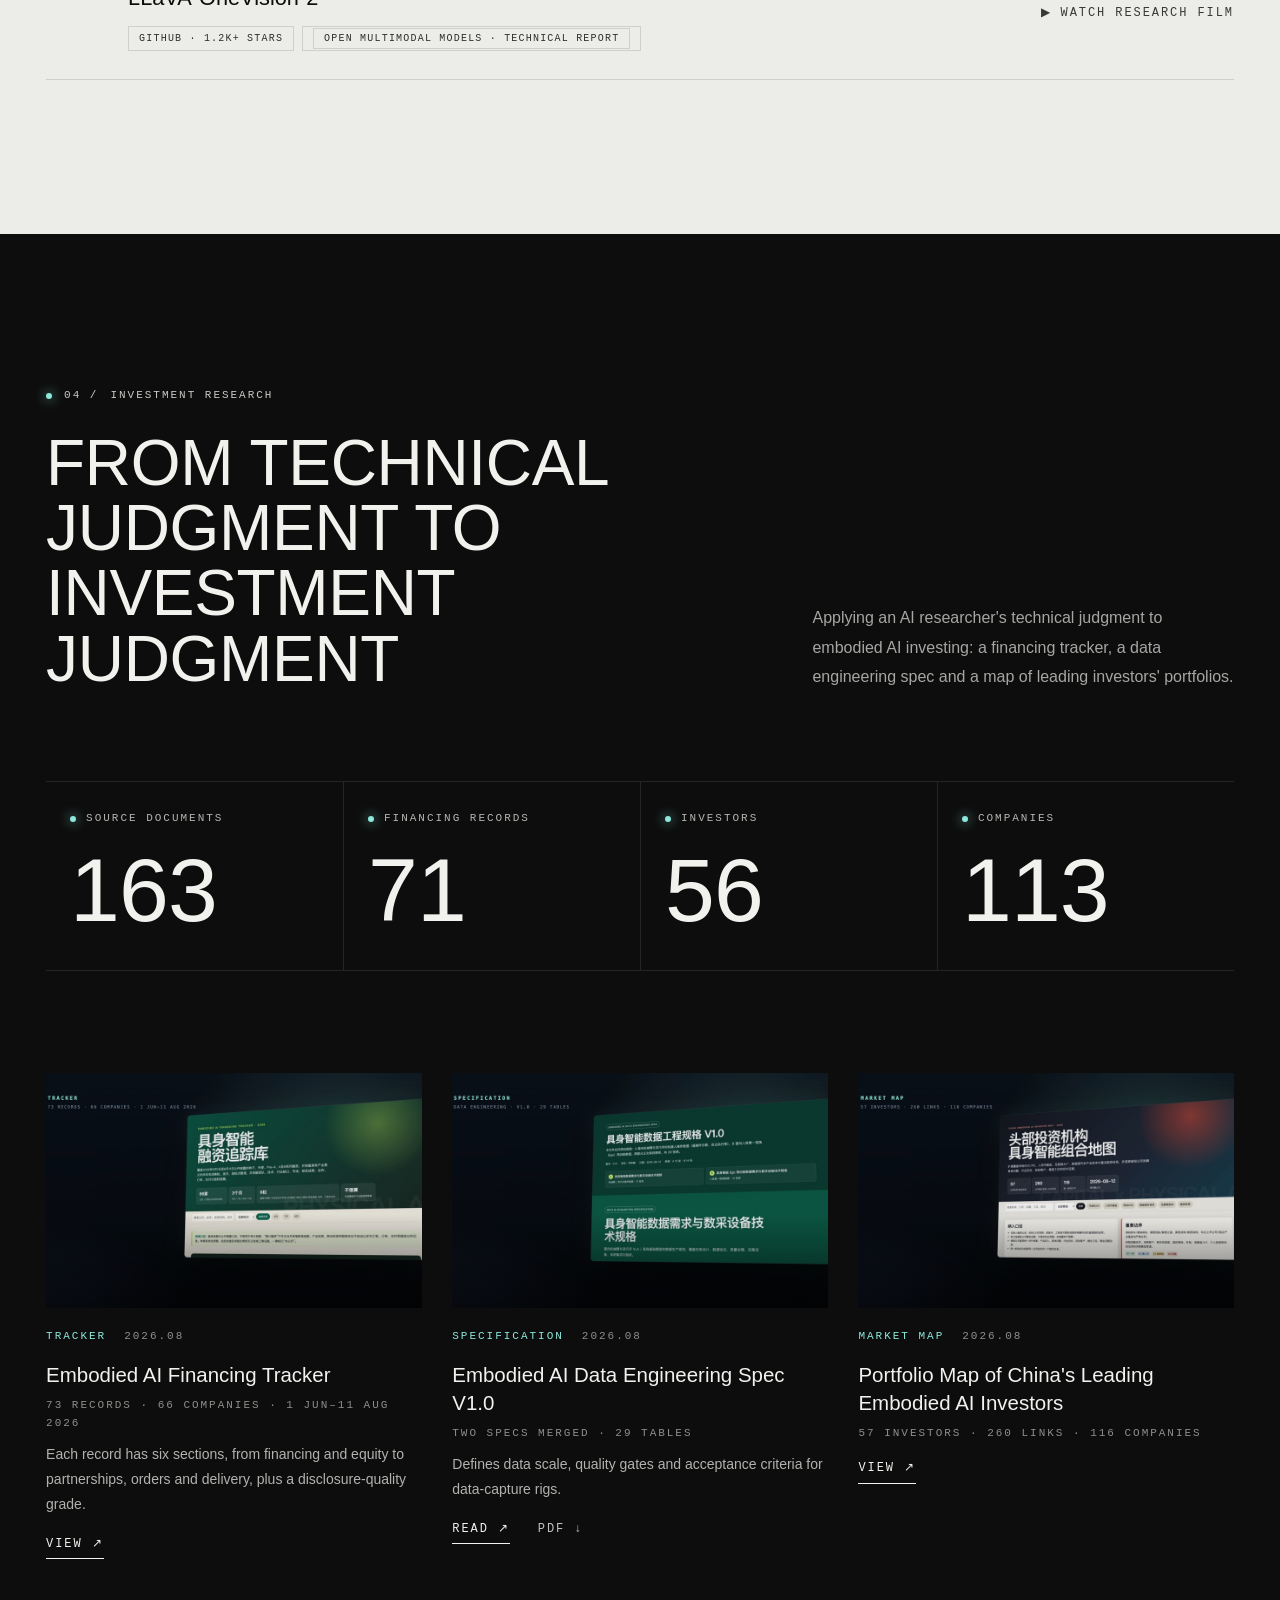
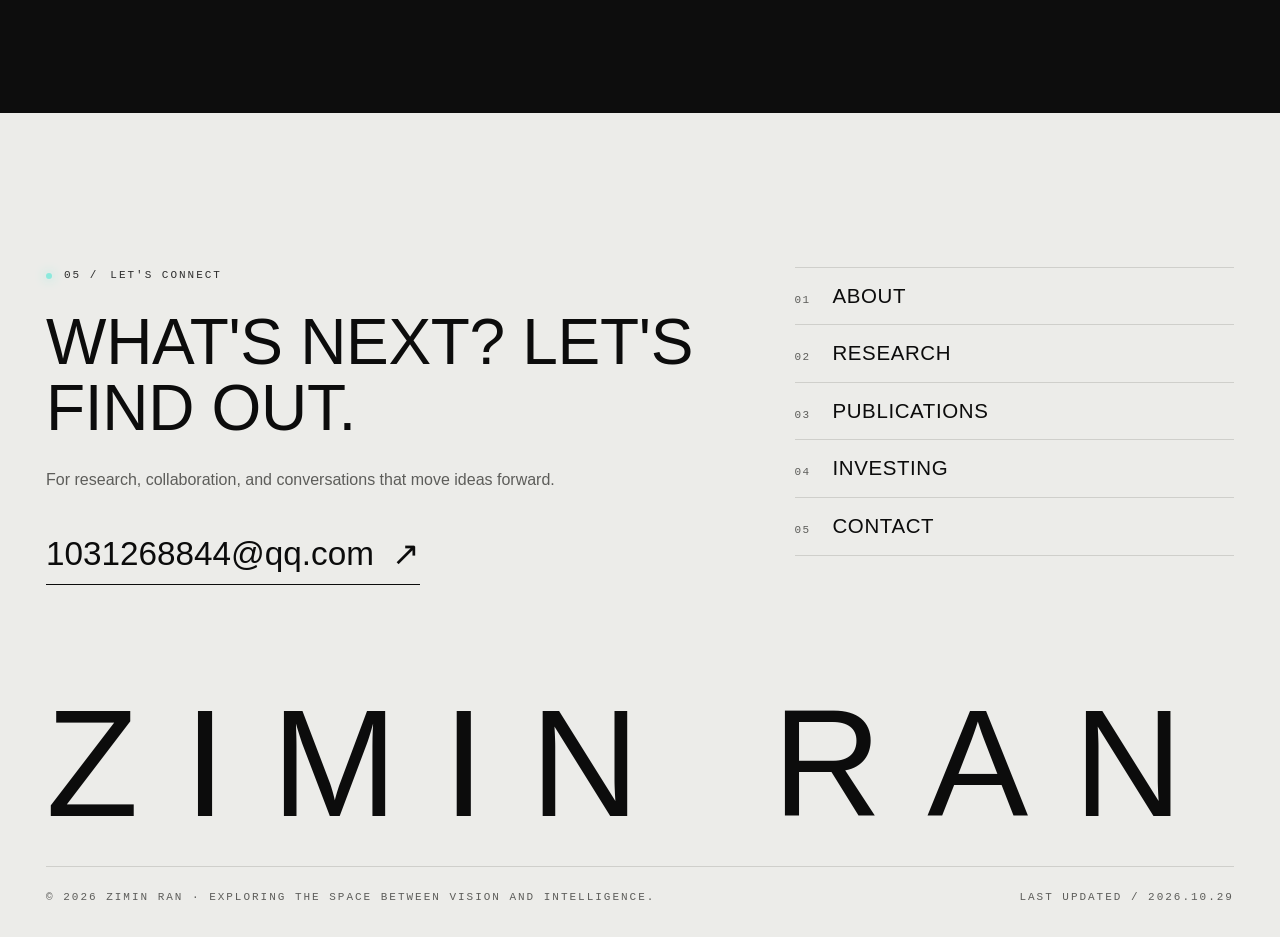
==== commit fc7e4ae9: "Update contact email" ====
--- a/index.html
+++ b/index.html
@@ -294,7 +294,7 @@
           <div class="sec-label label"><span class="dot" aria-hidden="true"></span>05 / <span class="lang-en">Let's connect</span><span class="lang-zh">与我联系</span></div>
           <h2 class="sec-title" id="contact-title"><span class="lang-en">What's next? Let's find out.</span><span class="lang-zh">下一种可能，一起探索。</span></h2>
           <p class="sec-intro" style="margin-top:24px"><span class="lang-en">For research, collaboration, and conversations that move ideas forward.</span><span class="lang-zh">期待研究合作、想法交流，以及让技术走向现实的机会。</span></p>
-          <a class="email" href="mailto:2944515344@qq.com">2944515344@qq.com <span aria-hidden="true">↗</span></a>
+          <a class="email" href="mailto:1031268844@qq.com">1031268844@qq.com <span aria-hidden="true">↗</span></a>
         </div>
         <ol class="foot-nav reveal">
           <li><a href="#about"><span>01</span><span class="lang-en">About</span><span class="lang-zh">关于</span></a></li>
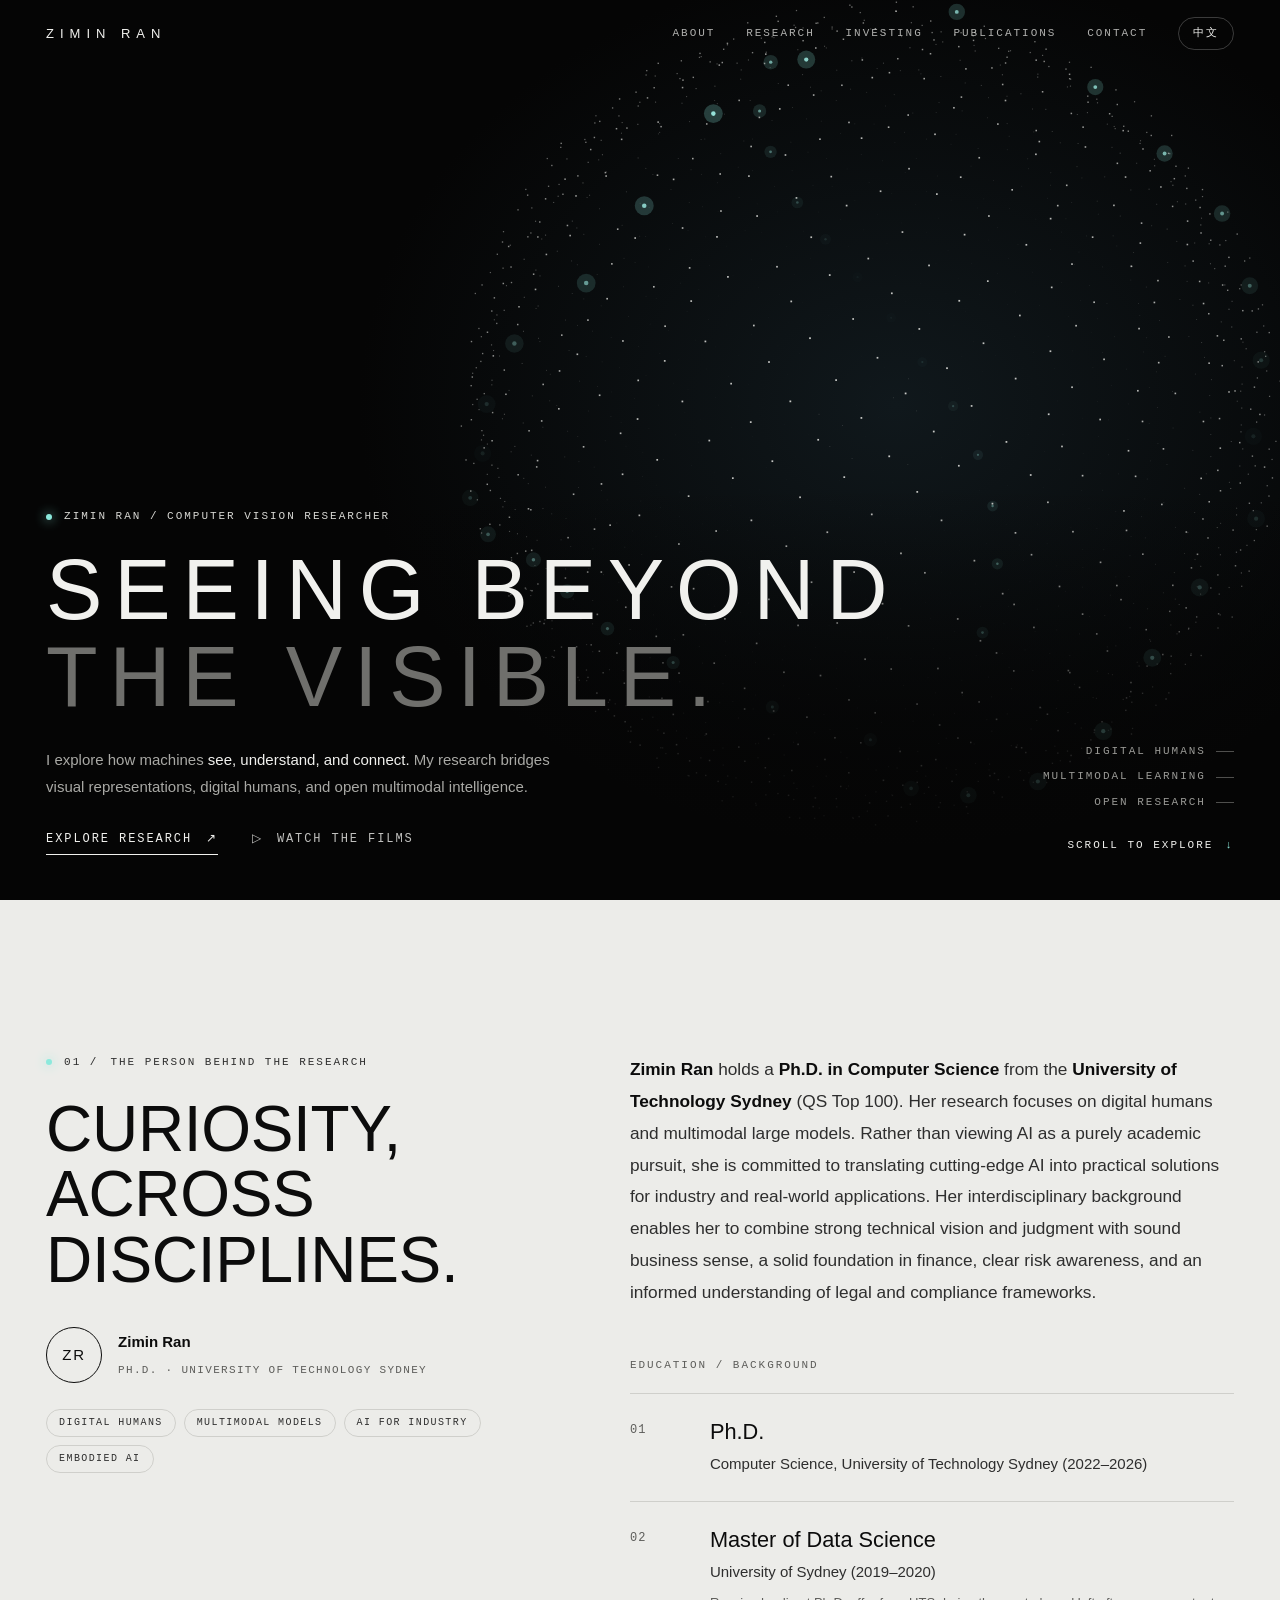
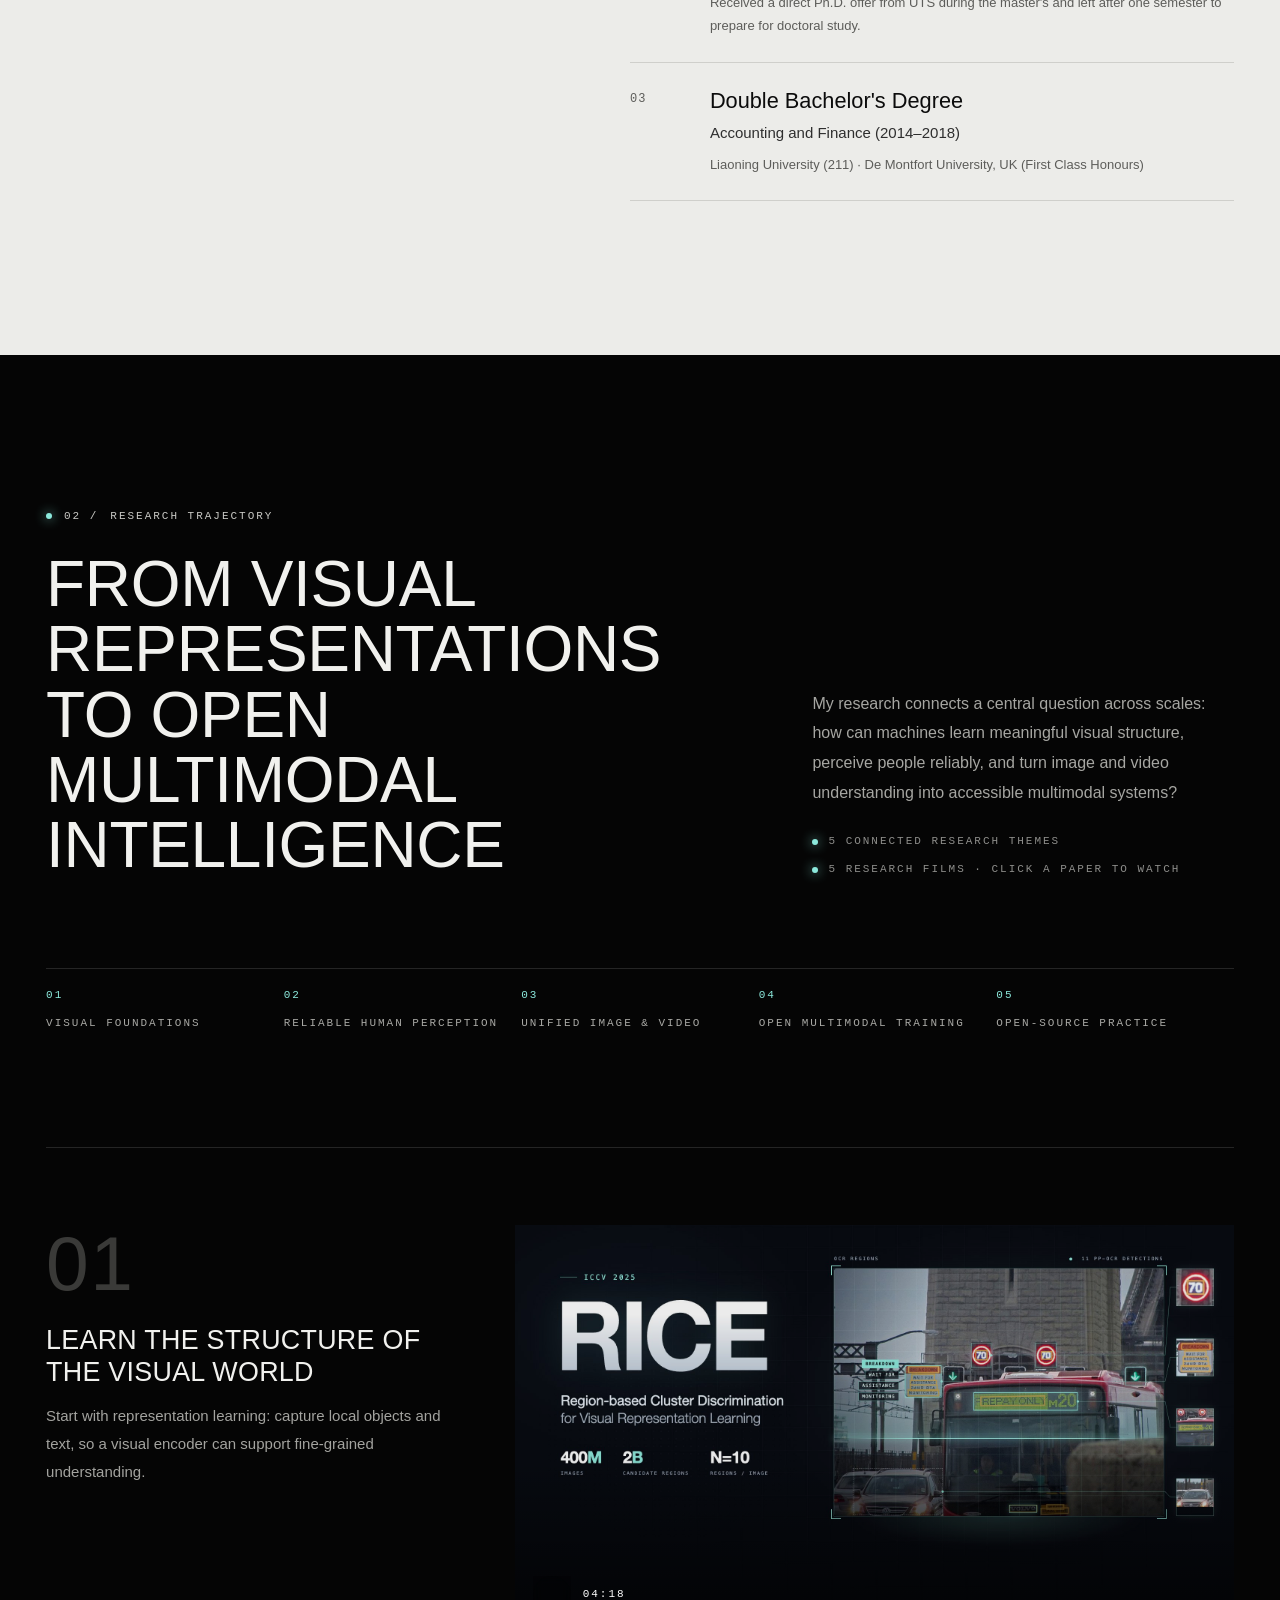
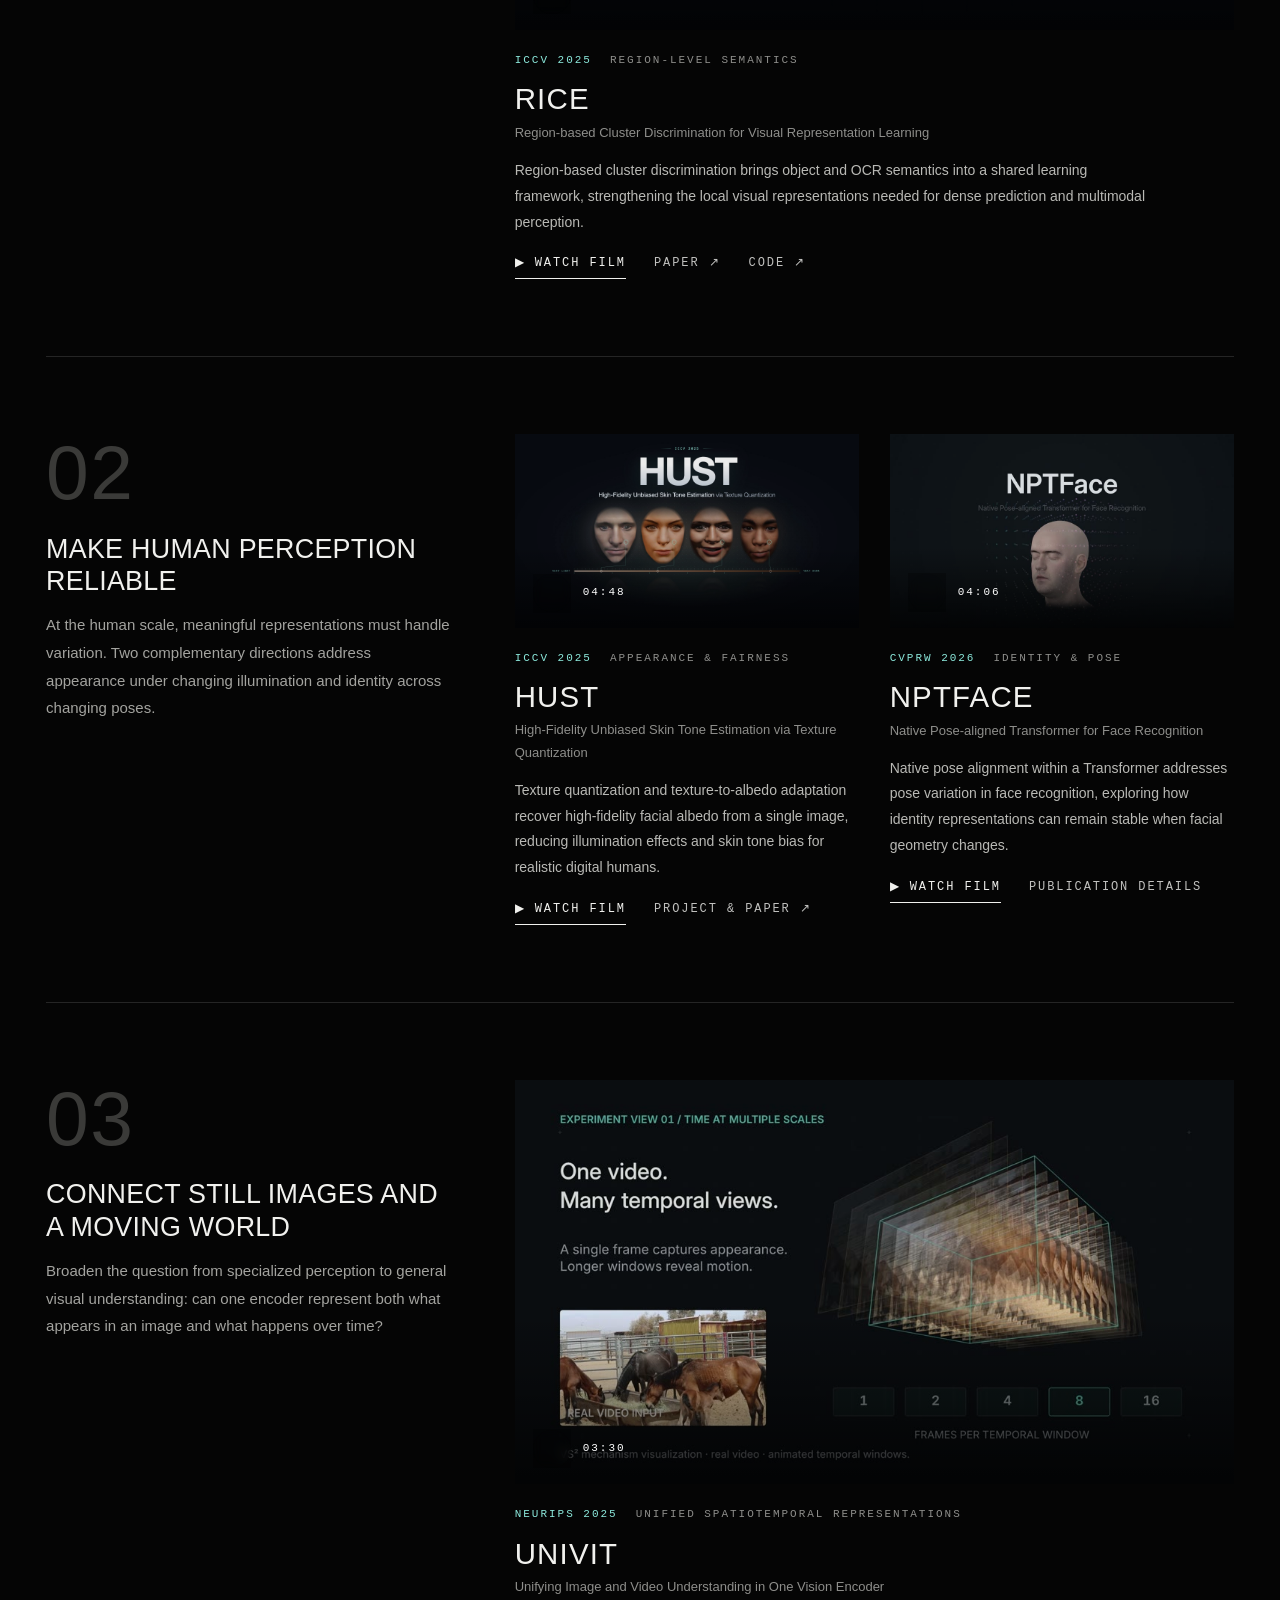
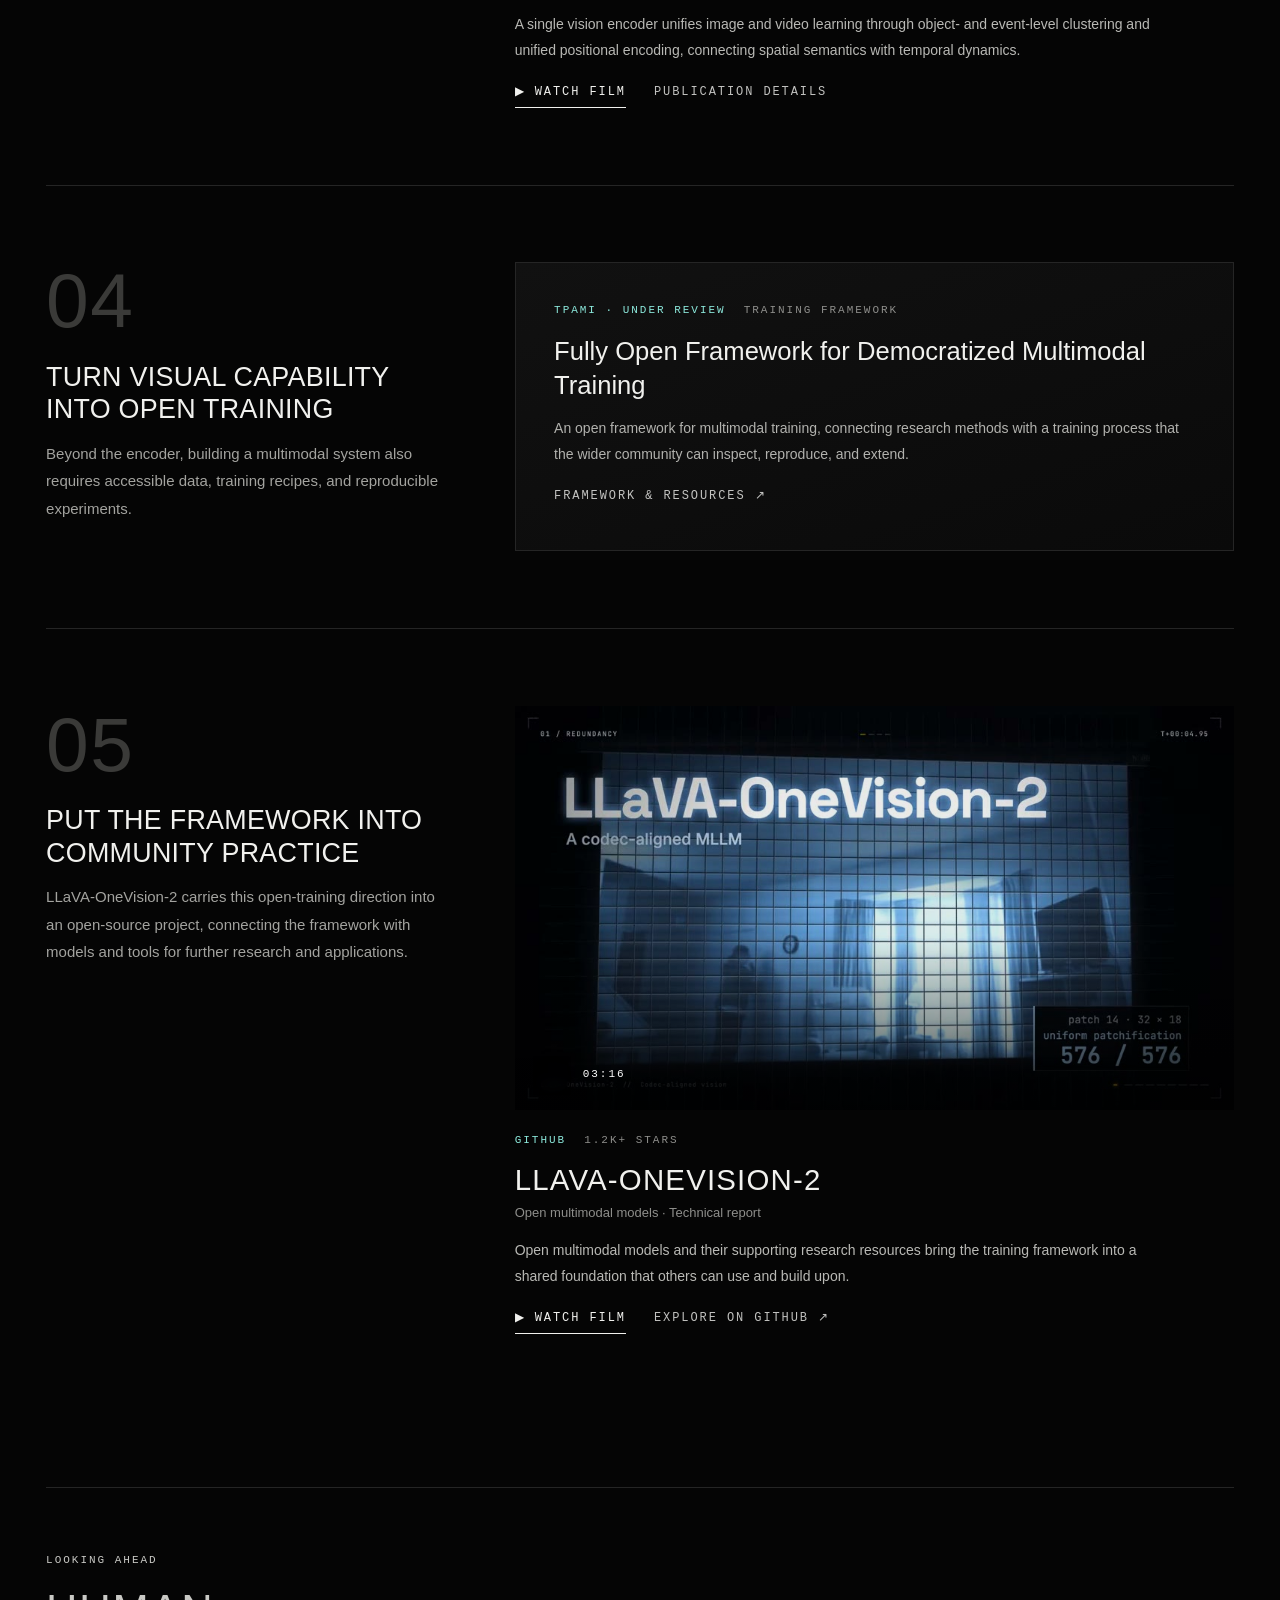
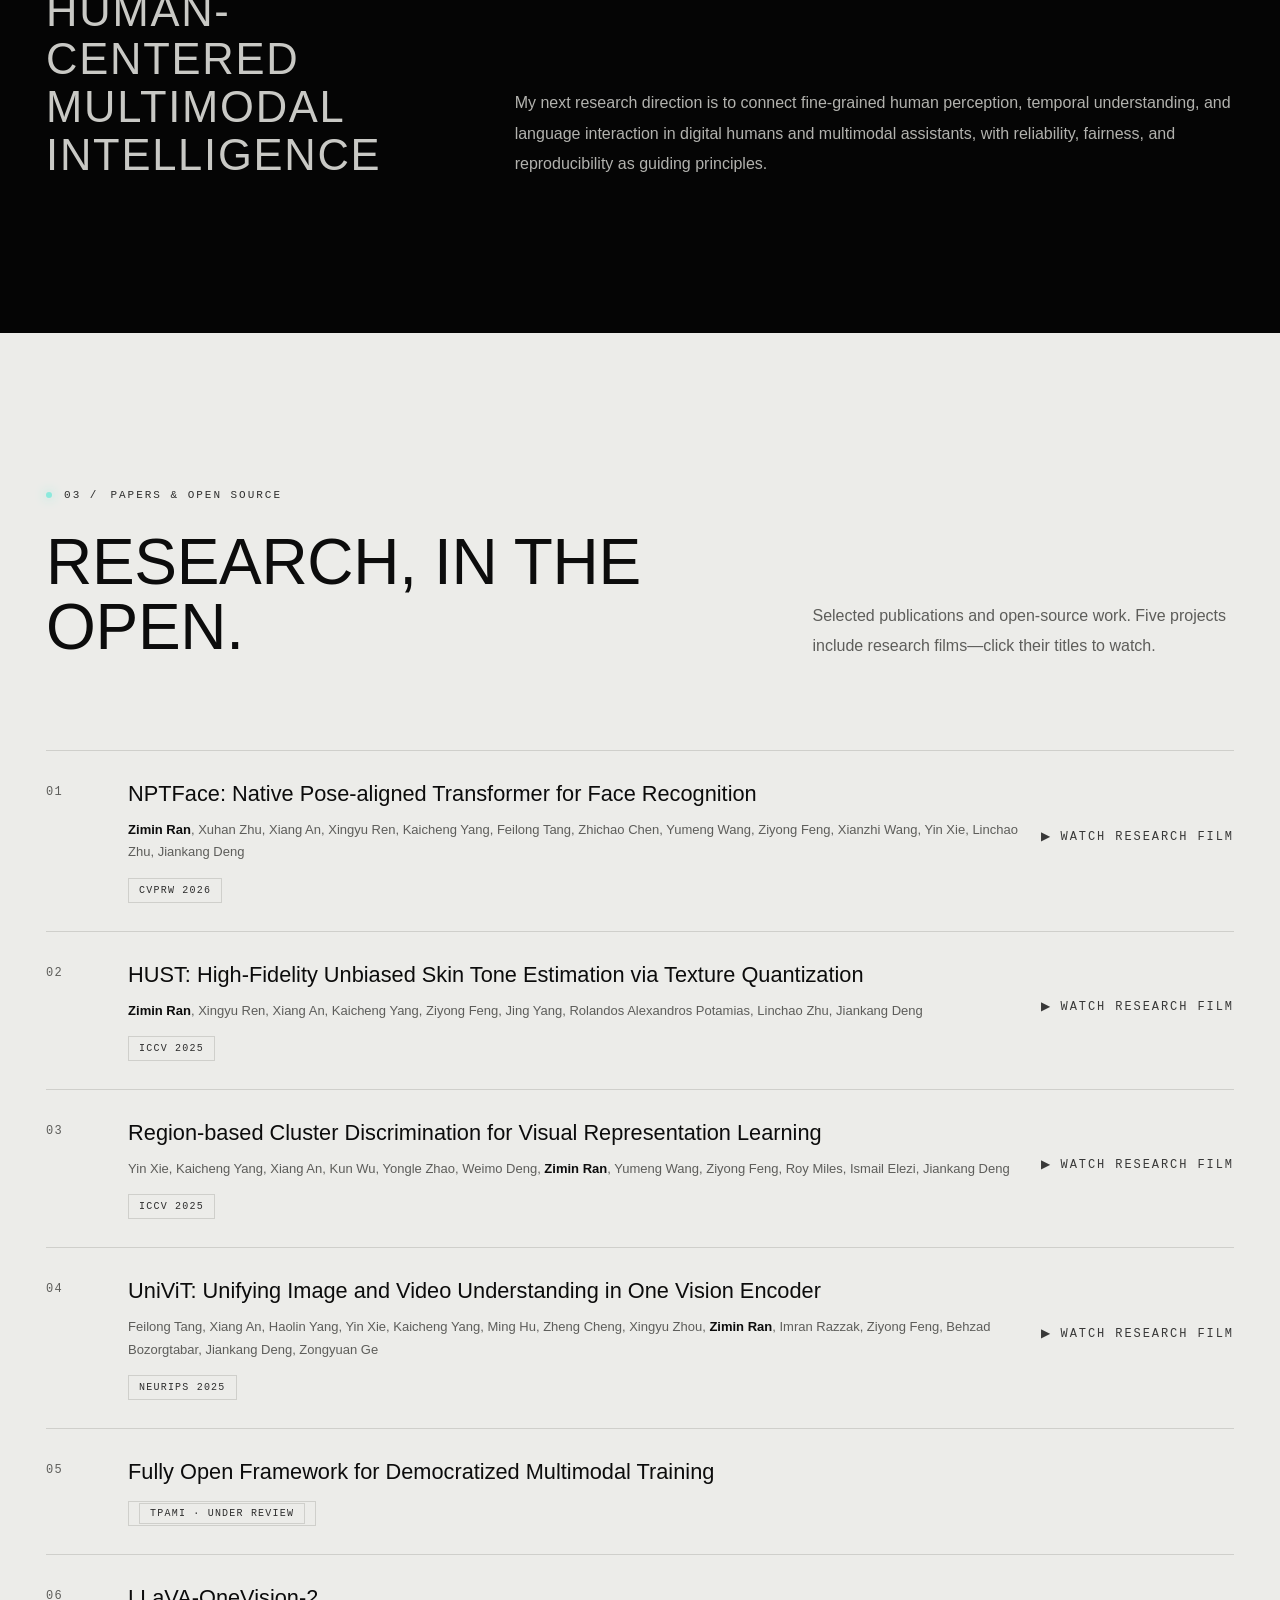
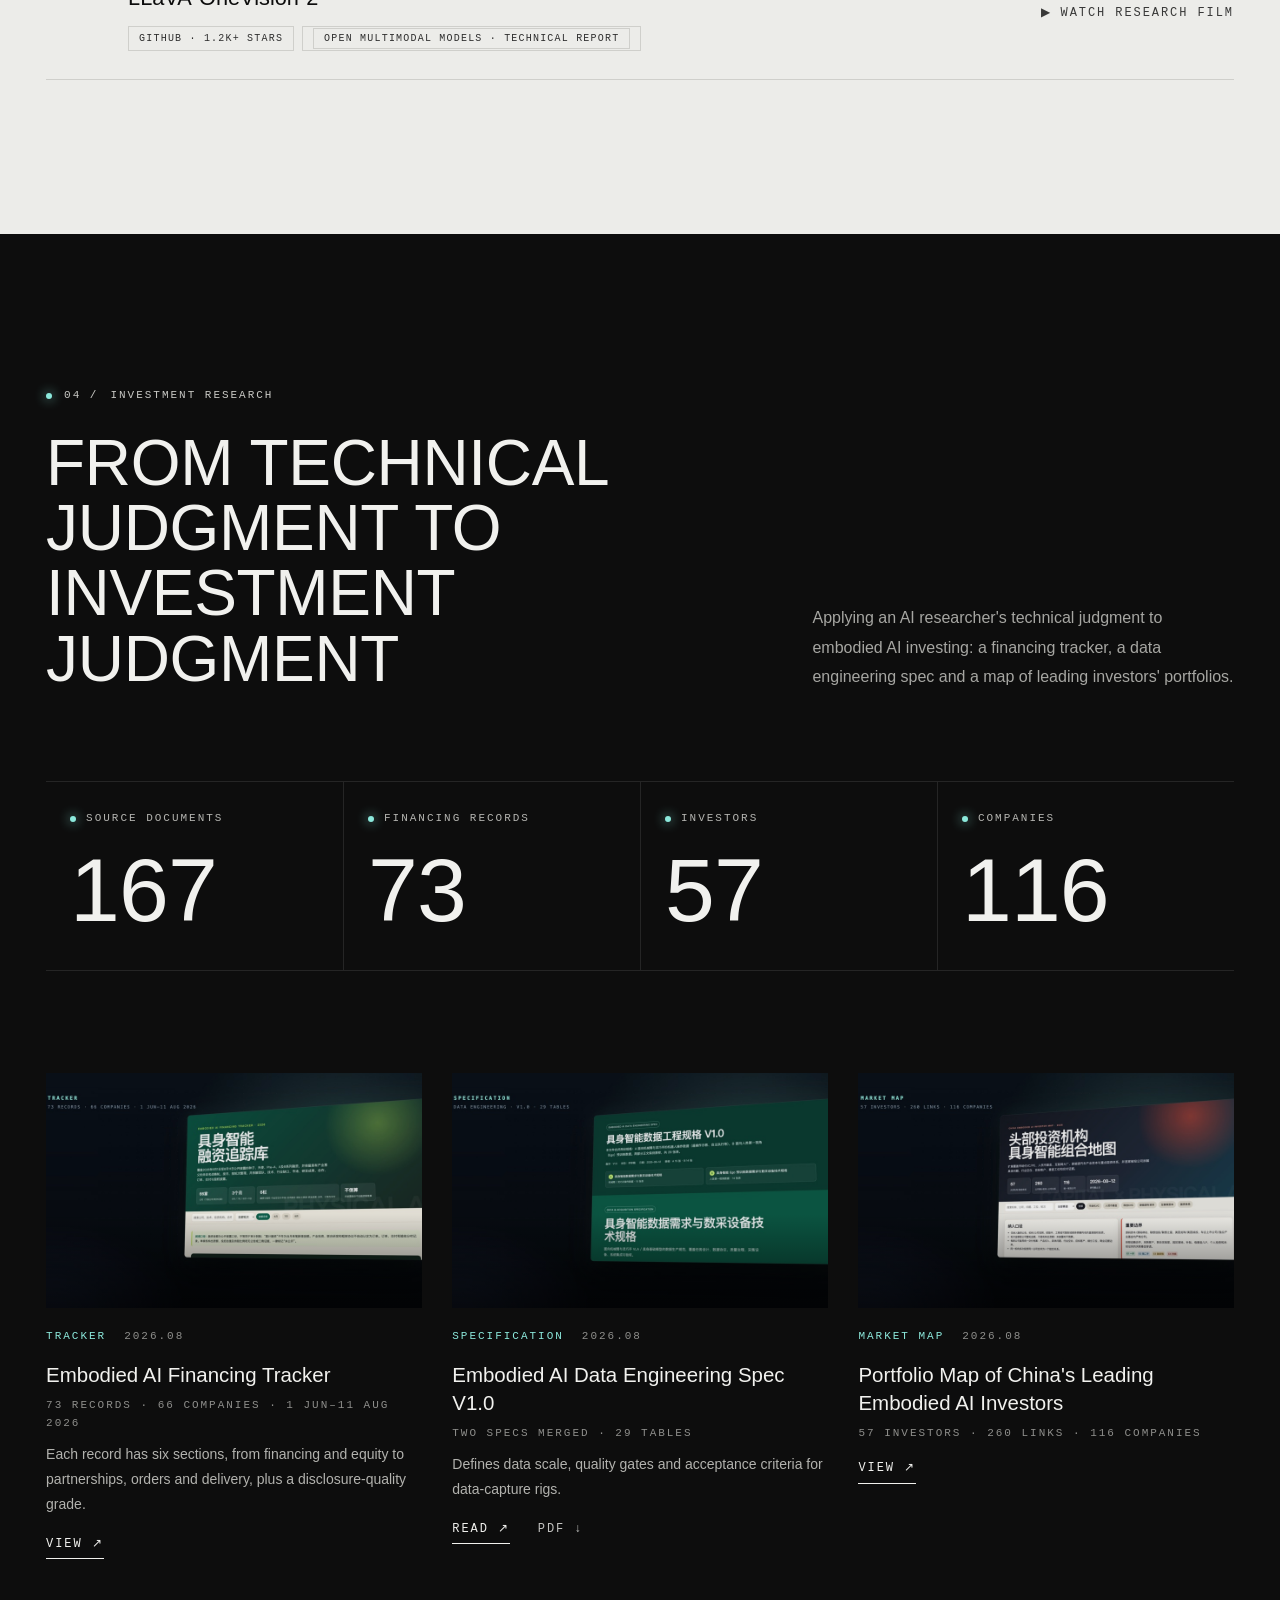
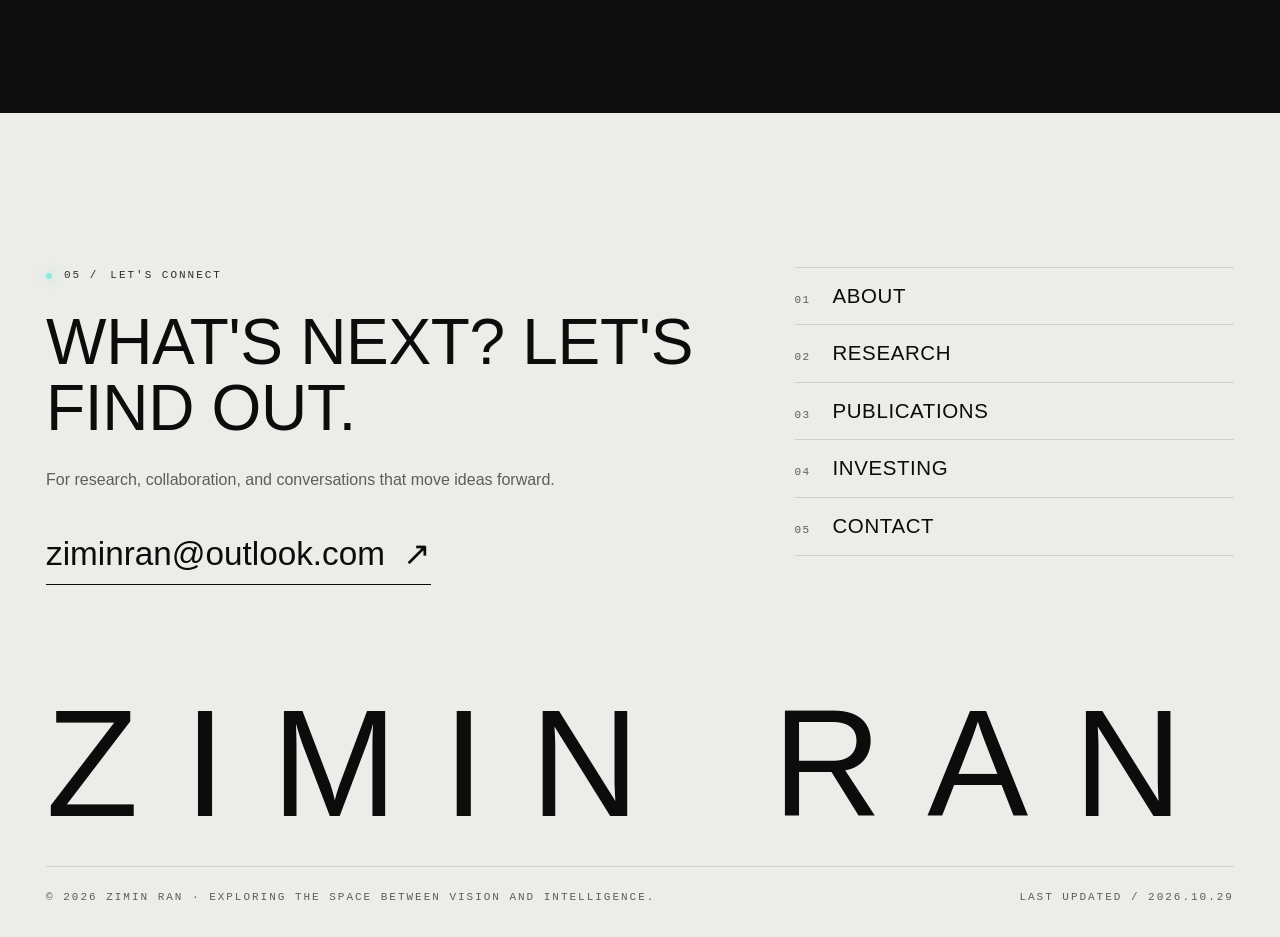
==== commit 3b349f0f: "Update contact email to ziminran@outlook.com" ====
--- a/index.html
+++ b/index.html
@@ -294,7 +294,7 @@
           <div class="sec-label label"><span class="dot" aria-hidden="true"></span>05 / <span class="lang-en">Let's connect</span><span class="lang-zh">与我联系</span></div>
           <h2 class="sec-title" id="contact-title"><span class="lang-en">What's next? Let's find out.</span><span class="lang-zh">下一种可能，一起探索。</span></h2>
           <p class="sec-intro" style="margin-top:24px"><span class="lang-en">For research, collaboration, and conversations that move ideas forward.</span><span class="lang-zh">期待研究合作、想法交流，以及让技术走向现实的机会。</span></p>
-          <a class="email" href="mailto:1031268844@qq.com">1031268844@qq.com <span aria-hidden="true">↗</span></a>
+          <a class="email" href="mailto:ziminran@outlook.com">ziminran@outlook.com <span aria-hidden="true">↗</span></a>
         </div>
         <ol class="foot-nav reveal">
           <li><a href="#about"><span>01</span><span class="lang-en">About</span><span class="lang-zh">关于</span></a></li>
